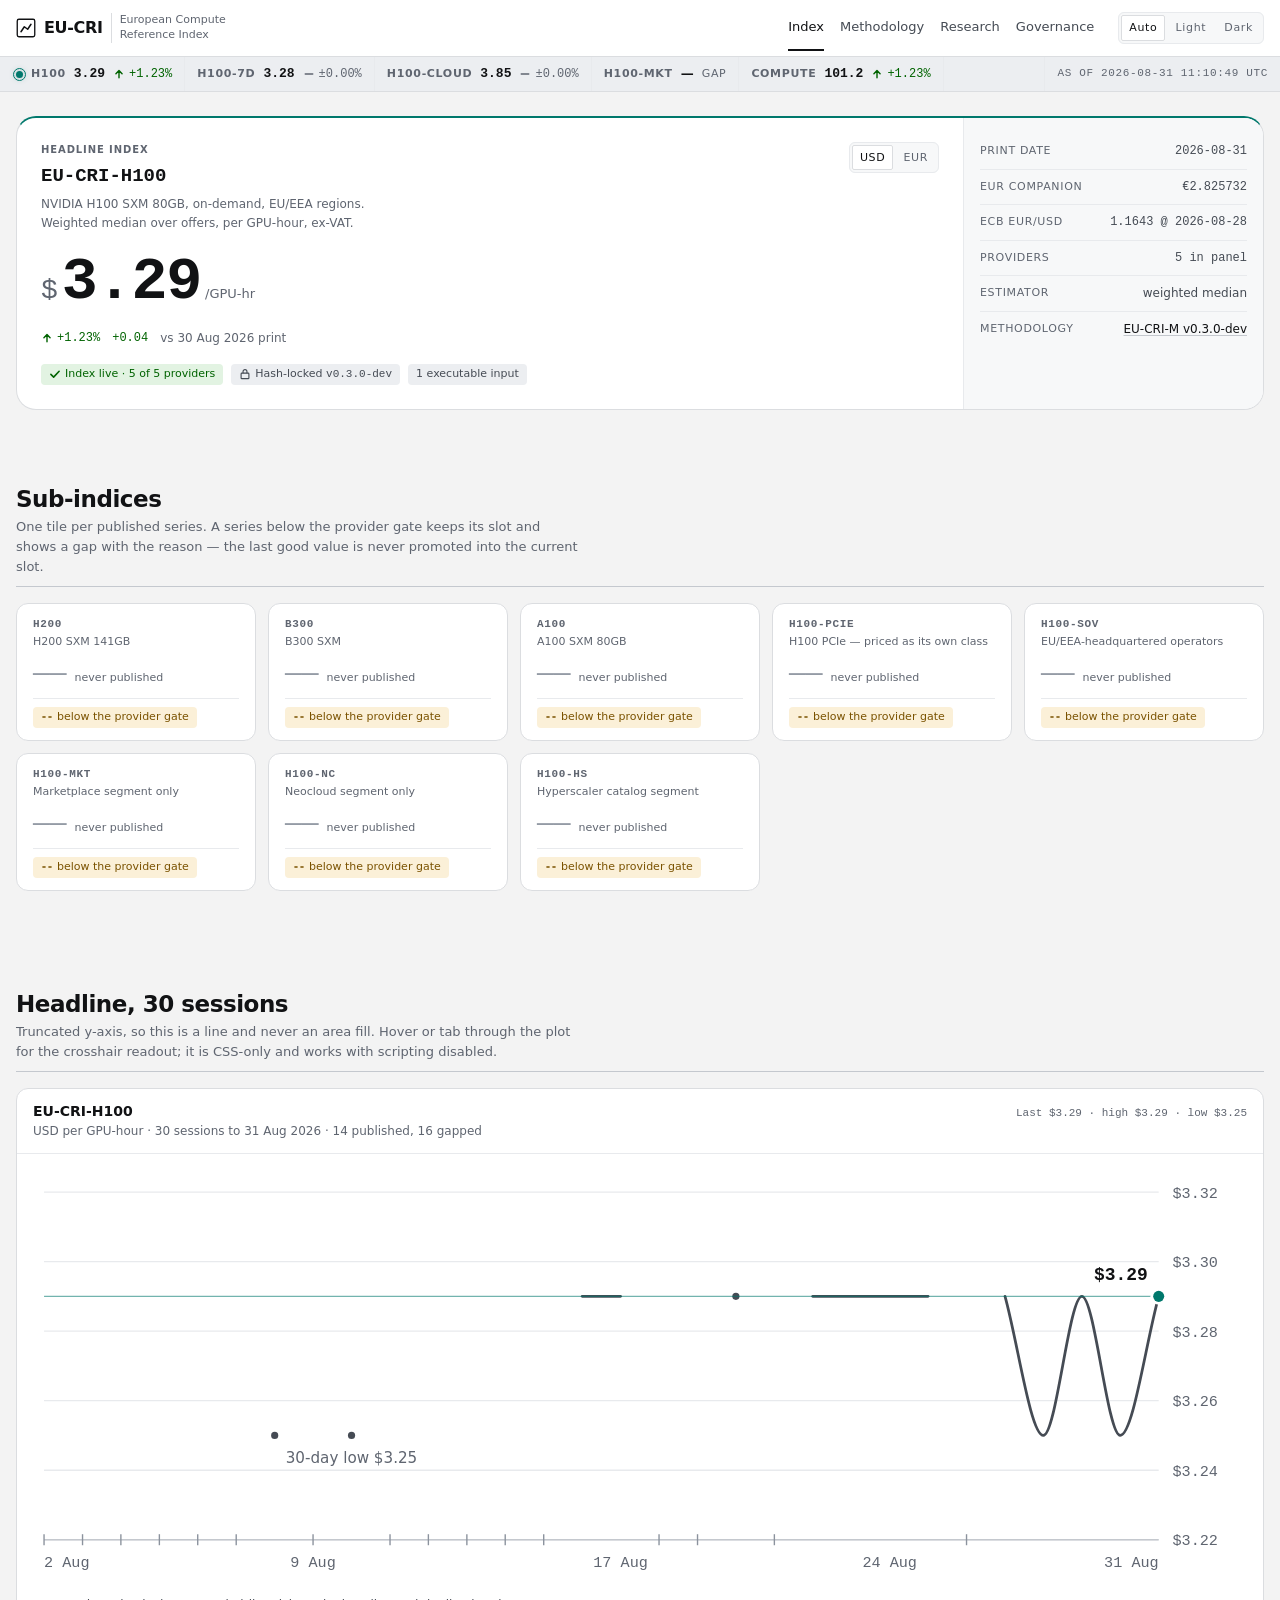
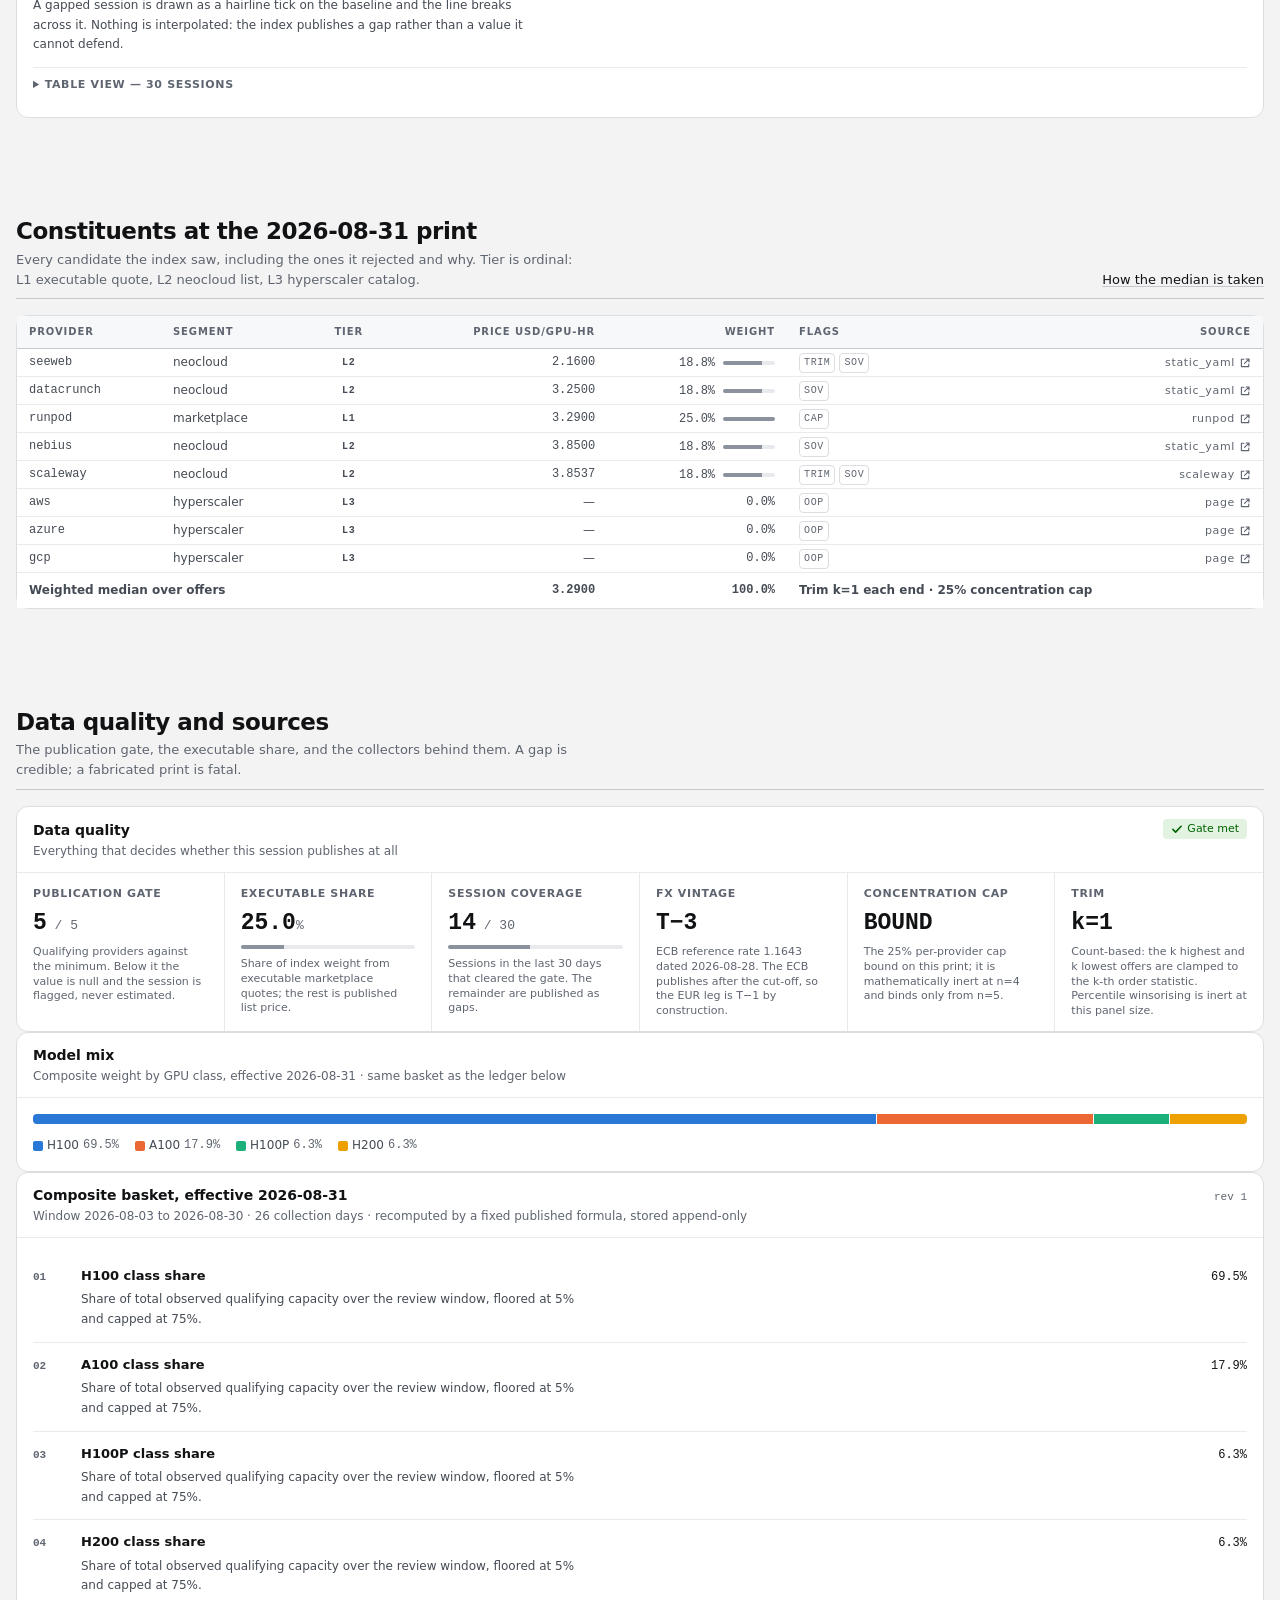
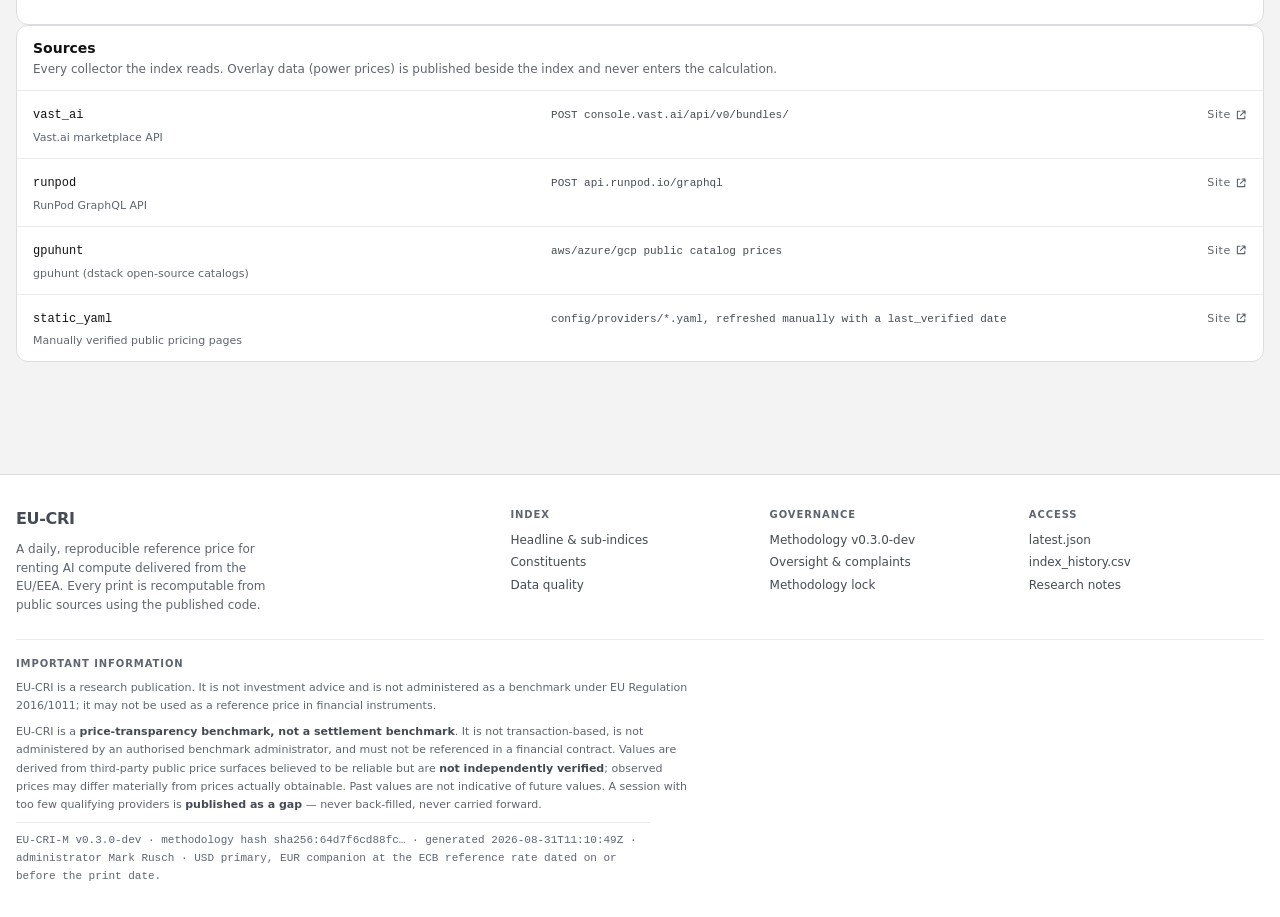
==== site/index.html @ ac530d9b "daily: 2026-08-31" ====
<!doctype html>
<html lang="en">
<head>
<meta charset="utf-8">
<meta name="viewport" content="width=device-width, initial-scale=1">
<title>EU-CRI — European Compute Reference Index — 2026-08-31</title>
<meta name="description" content="EU-CRI: a daily, reproducible reference price for renting AI compute delivered from the EU/EEA. Weighted median over offers, published with its full constituent set.">
<meta name="color-scheme" content="light dark">
<meta name="theme-color" media="(prefers-color-scheme: light)" content="#f3f3f3">
<meta name="theme-color" media="(prefers-color-scheme: dark)" content="#101113">
<link rel="icon" href="data:image/svg+xml,%3Csvg xmlns='http://www.w3.org/2000/svg' viewBox='0 0 32 32'%3E%3Crect width='32' height='32' rx='6' fill='%2317191c'/%3E%3Cpath d='M7 21 L13 13 L18 17 L25 9' fill='none' stroke='%232fd6c3' stroke-width='2.6' stroke-linecap='round' stroke-linejoin='round'/%3E%3C/svg%3E">
<script>(function(){try{var t=localStorage.getItem('eucri-theme');if(t==='light'||t==='dark')document.documentElement.setAttribute('data-theme',t);}catch(e){}document.documentElement.classList.add('js-boot');})();</script>
<style>
/* ==========================================================================
   EU-CRI — European Compute Reference Index
   DESIGN TOKENS  ·  v1.0  ·  the whole visual system, one file
   ==========================================================================

   HOW THIS FILE IS ORGANISED
   --------------------------
   §0  Reset-adjacent globals            §7   Diverging scale (basis ribbon)
   §1  Neutral ramp (cool slate)         §8   Typography
   §2  Semantic surfaces                 §9   Space
   §3  Ink (text)                        §10  Radii & borders
   §4  Lines, rules, focus               §11  Elevation
   §5  Brand accent (rationed)           §12  Motion
   §6  Status, delta, chart chrome,      §13  Layout
       categorical + sequential

   THE THREE RULES THAT MAKE THIS SYSTEM WORK
   ------------------------------------------
   1. THE ACCENT IS RATIONED. `--accent` is teal and it means ONE thing:
      "this is the live / current value." It is not a link colour by default,
      not a button colour by default, not a section-header colour, ever. If
      the teal appears more than a couple of times in a viewport, the system
      has been misused and the page has stopped signalling anything.
      (Lineage: Ornn ships exactly one saturated hex, used once, in a
      stylesheet otherwise made of ten greys.)

   2. THE BASE CARRIES NO HUE. The neutral ramp is a cool slate with no
      green, no navy, no warmth. All hue in the product comes from the
      accent, the status scale, and the chart palettes. Tinting the base
      spends the hue budget on chrome.

   3. COLOUR IS NEVER THE ONLY CHANNEL. Every status, every delta, every
      diverging value ships with a glyph, a sign, a direct label, or a
      table view beside it. See §6 and §7.

   THEMING CONTRACT
   ----------------
   The complete light palette lives on bare `:root`. Dark mode redefines
   ONLY the tokens that change, in two places:
     (a) `@media (prefers-color-scheme: dark) { :root:not([data-theme="light"]) }`
         — follows the OS, but yields to an explicit light stamp.
     (b) `:root[data-theme="dark"]`
         — an explicit toggle, declared after (a) so it wins in both
           directions.
   Non-colour tokens (type, space, radii, motion, layout) are declared once
   and never themed.

   NO EXTERNAL REQUESTS. System font stacks only. No @import, no url(),
   no remote anything. This file is safe under a strict CSP.
   ========================================================================== */


/* ==========================================================================
   :root — THE COMPLETE LIGHT PALETTE + ALL UNTHEMED TOKENS
   ========================================================================== */

:root {
  color-scheme: light;

  /* ------------------------------------------------------------------------
     §1  NEUTRAL RAMP — cool slate, no hue cast
     ------------------------------------------------------------------------
     The raw ladder. DO NOT reference these directly in component CSS —
     always go through a semantic token in §2/§3/§4. The ramp exists so new
     semantic tokens can be minted from steps that are already in the family.
     Numbering runs 0 (white) → 1000 (near-black); the number is a rough
     darkness position, not a fixed lightness value.
     ---------------------------------------------------------------------- */
  --slate-0:    #ffffff;   /* card / chart surface, light mode                */
  --slate-25:   #f7f8f9;   /* inset well — code blocks, table headers         */
  --slate-50:   #f3f3f3;   /* page plane, light mode                          */
  --slate-75:   #eceef1;   /* ticker strip, neutral chip fill                 */
  --slate-100:  #e8eaed;   /* chart gridline, table row rule                  */
  --slate-150:  #dbdde0;   /* structural border / hairline                    */
  --slate-200:  #c4c8ce;   /* chart axis + baseline, strong rule              */
  --slate-300:  #a2a9b3;   /* — dark-mode secondary-ish; unused in light      */
  --slate-350:  #949ba5;   /* NON-TEXT only in light (2.80:1). Disabled glyph */
  --slate-400:  #8b929d;   /* chart de-emphasis stroke, light (3.14:1)        */
  --slate-450:  #7b828c;   /* dark-mode de-emphasis stroke                    */
  --slate-500:  #5f6570;   /* light muted ink — smallest AA-safe grey (5.28+) */
  --slate-550:  #565c66;   /* reserved mid step                               */
  --slate-600:  #454b54;   /* light secondary ink; default chart line         */
  --slate-650:  #3d4045;   /* dark-mode strong rule                           */
  --slate-750:  #2a2d33;   /* dark-mode structural border                     */
  --slate-800:  #24272c;   /* dark-mode gridline / row rule                   */
  --slate-825:  #22262c;   /* dark-mode neutral chip fill                     */
  --slate-850:  #1c1f24;   /* dark-mode inset well                            */
  --slate-875:  #17191c;   /* dark-mode card / chart surface                  */
  --slate-925:  #101113;   /* dark-mode page plane                            */
  --slate-950:  #0b0c0e;   /* dark-mode masthead / footer plane               */
  --slate-1000: #08090a;   /* deepest step — hard borders on dark             */

  /* ------------------------------------------------------------------------
     §2  SEMANTIC SURFACES
     ------------------------------------------------------------------------
     Four planes, and that is the whole depth model. There is no fifth.
     Depth is expressed by surface + hairline, not by shadow (see §11).
     ---------------------------------------------------------------------- */
  --page:            var(--slate-50);   /* the page body. Always set explicitly
                                           on <body> — never leave transparent. */
  --surface:         var(--slate-0);    /* cards, panels, table bodies, the
                                           surface every chart is drawn on.     */
  --surface-inset:   var(--slate-25);   /* recessed wells: code blocks, table
                                           headers, footnote strips.            */
  --surface-strip:   var(--slate-75);   /* the ticker strip + any full-bleed
                                           band that must read denser than the
                                           page but flatter than a card.        */
  --surface-chrome:  var(--slate-0);    /* masthead / footer plane.             */
  --surface-hover:   var(--slate-25);   /* ghost wash on row + control hover.
                                           Never a saturated hover state.       */
  --surface-active:  var(--slate-75);   /* pressed / selected row.              */

  /* ------------------------------------------------------------------------
     §3  INK — text colour
     ------------------------------------------------------------------------
     Three text levels, and one non-text grey. Every text level clears
     WCAG AA 4.5:1 on EVERY surface in §2 — checked, not assumed. Ratios in
     DESIGN.md. If you need a fourth level, you have a hierarchy problem,
     not a token problem.
     ---------------------------------------------------------------------- */
  --ink:           var(--slate-1000);  /* overridden below — see note          */
  --ink-1:         #111214;            /* primary: headings, prices, values.
                                          18.7:1 on surface, 16.9:1 on page.    */
  --ink-2:         var(--slate-600);   /* secondary: body prose, table cells.
                                          8.8:1 / 7.9:1.                        */
  --ink-3:         var(--slate-500);   /* muted: labels, captions, units, axis
                                          tick text, timestamps. 5.9:1 / 5.3:1.
                                          THIS IS THE FLOOR FOR TEXT.           */
  --ink-faint:     var(--slate-350);   /* NOT FOR TEXT (2.8:1). Disabled
                                          controls, decorative glyphs, the
                                          inactive half of a toggle only.       */
  --ink-inverse:   #ffffff;            /* text on a filled accent/status mark. */

  /* ------------------------------------------------------------------------
     §4  LINES, RULES, FOCUS
     ------------------------------------------------------------------------
     Everything structural is a 1px hairline. There are no 2px dividers, no
     dashed rules anywhere (dashes read as "projection" in a data product),
     and no double borders.
     ---------------------------------------------------------------------- */
  --rule:          var(--slate-100);   /* table row dividers, ledger rows,
                                          the densest separator.               */
  --rule-strong:   var(--slate-150);   /* card borders, section boundaries.    */
  --rule-heavy:    var(--slate-200);   /* the one rule under a table head; the
                                          chart baseline. Use sparingly.       */
  --focus-ring:    var(--accent);      /* 2px solid + 2px offset. Never remove
                                          focus; restyle it.                   */
  --focus-offset:  2px;
  --focus-width:   2px;

  /* ------------------------------------------------------------------------
     §5  BRAND ACCENT — teal, RATIONED
     ------------------------------------------------------------------------
     Meaning: "live / current / this is the number the page is about."
     Lineage: Nord Pool's power-market teal, deepened for contrast. Chosen
     over blue because every comparable in the category (Ornn, Deribit,
     Linear, generic fintech) defaults to blue, and blue is already spoken
     for as categorical slot 1 in charts.

     BUDGET: at most ~3 accent marks per viewport. In practice that is the
     hero rule, the live dot, and the chart's current-value marker.
     ---------------------------------------------------------------------- */
  --accent:        #00786c;   /* MARKS ONLY — rules, dots, chart markers,
                                 filled button backgrounds. 5.4:1 on surface. */
  --accent-ink:    #00655c;   /* TEXT — links, accented labels. 7.0:1 on
                                 surface, 6.3:1 on page. Use this, not
                                 --accent, whenever the teal is a glyph the
                                 reader must read.                            */
  --accent-wash:   #dff0ed;   /* the only tinted fill: L1 badge, selected
                                 state, accent callout rail background.       */
  --on-accent:     #ffffff;   /* text on an --accent fill. 5.4:1.             */

  /* ------------------------------------------------------------------------
     §6  STATUS — fixed scale, reserved meaning
     ------------------------------------------------------------------------
     These four steps are FIXED and identical in both themes. They are never
     reused as "series 5", and a categorical series colour is never used for
     status. Every status mark ships with an icon AND a text label — on the
     light surface `warning` (1.8:1) and `serious` (2.6:1) are deliberately
     below 3:1, and the icon+label pairing is the mitigation.

     Each status has THREE tokens with three different jobs:
       --status-x        the MARK   — dot, icon fill, chart mark. Non-text.
       --status-x-ink    the TEXT   — AA-safe on --surface and --status-x-bg.
       --status-x-bg     the WASH   — chip background only. Never a table-cell
                                      fill: full-cell colour washes are the
                                      single fastest way to look like a retail
                                      trading app instead of a benchmark.
     ---------------------------------------------------------------------- */
  --status-good:       #0ca30c;
  --status-good-ink:   #006300;
  --status-good-bg:    #e2f3e2;

  --status-warning:    #fab219;
  --status-warning-ink:#7a5200;
  --status-warning-bg: #fbf0d8;

  --status-serious:    #ec835a;
  --status-serious-ink:#8f4420;
  --status-serious-bg: #fbeae2;

  --status-critical:   #d03b3b;
  --status-critical-ink:#a32222;
  --status-critical-bg:#fbe6e6;

  --status-neutral:    var(--slate-400);
  --status-neutral-ink:var(--ink-2);
  --status-neutral-bg: var(--slate-75);

  /* ---- DELTA -------------------------------------------------------------
     Price movement. Text-safe steps derived from the status scale — NOT the
     status marks themselves, which are too light to read as text on white.
     ALWAYS rendered with a visible +/− sign and a hairline arrow glyph, so
     the colour is redundant. Never a background wash on the cell.
     ---------------------------------------------------------------------- */
  --delta-up:      var(--status-good-ink);   /* 7.5:1 */
  --delta-down:    var(--status-critical-ink);/* 7.5:1 */
  --delta-flat:    var(--ink-3);              /* 5.9:1 */

  /* ---- TIER BADGES -------------------------------------------------------
     L1 = verified transacted price · L2 = published API/list with observed
     fills · L3 = list price only. This is an ORDINAL scale (the order is the
     meaning), so it is encoded by ink weight + wash lightness, not by hue —
     only L1 earns the accent, because L1 is the tier the index trusts.
     ---------------------------------------------------------------------- */
  --tier-1-ink:  var(--accent-ink);   --tier-1-bg: var(--accent-wash);
  --tier-2-ink:  var(--ink-2);        --tier-2-bg: var(--slate-75);
  --tier-3-ink:  var(--ink-3);        --tier-3-bg: var(--slate-25);

  /* ------------------------------------------------------------------------
     §6b  CHART CHROME
     ------------------------------------------------------------------------
     The non-data ink in a chart. All of it recessive: gridlines one step off
     the surface, solid hairlines only, never dashed.

     THE HOUSE CHART RULE: a chart is GREYSCALE by default. `--chart-line` is
     the default single-series stroke. The categorical palette (§6c) comes out
     only when two or more series genuinely need identity. The accent marks
     the current value and nothing else.
     ---------------------------------------------------------------------- */
  --chart-surface: var(--surface);
  --chart-grid:    var(--slate-100);  /* 1px solid. Recessive.                */
  --chart-axis:    var(--slate-200);  /* baseline + axis rule.                */
  --chart-label:   var(--ink-3);      /* axis tick text — AA-safe, 5.9:1.     */
  --chart-line:    var(--slate-600);  /* default single series, 2px. 8.8:1.   */
  --chart-wash:    rgba(69, 75, 84, 0.08); /* area fill under --chart-line.   */
  --chart-deemph:  var(--slate-400);  /* sparkline body, context series.
                                         3.14:1 — clears the 3:1 mark floor.  */
  --chart-marker:  var(--accent);     /* current-value dot + hairline. ONE
                                         per chart.                           */
  --chart-ring:    var(--surface);    /* 2px surface ring on overlapping dots */
  --chart-crosshair: var(--slate-300);/* hover hairline.                      */
  --chart-gap:     2px;               /* surface gap between touching marks.  */

  /* ------------------------------------------------------------------------
     §6c  CATEGORICAL PALETTE — fixed order, NEVER cycled
     ------------------------------------------------------------------------
     Validated (dataviz validator, both modes, against THIS system's surfaces
     #ffffff / #17191c): lightness band PASS, chroma floor PASS, CVD
     separation PASS (worst adjacent ΔE 9.1 light / 8.4 dark, protanopia,
     Machado 2009 @1.0), normal-vision floor PASS (19.6 / 19.3).

     RULES
     · Assign in slot order 1,2,3… Colour follows the ENTITY, never its rank —
       filtering a series out must not repaint the survivors.
     · There is no slot 9. A ninth series folds into "Other", facets into
       small multiples, or the chart form changes.
     · Scatter / bubble / choropleth / small-multiples use the ALL-PAIRS test
       and are capped at THREE slots. Past three, facet.
     · LIGHT-MODE RELIEF RULE: slots 3 (2.82:1), 4 (2.17:1) and 5 (2.69:1) sit
       below 3:1 on white. Wherever they appear, ship visible direct labels or
       the table view. This is not dismissable.
     · Text never wears a series colour. A coloured mark sits BESIDE the label.
     ---------------------------------------------------------------------- */
  --series-1: #2a78d6;  /* blue    4.42:1 */
  --series-2: #eb6834;  /* orange  3.20:1 */
  --series-3: #1baf7a;  /* aqua    2.82:1  ← relief required */
  --series-4: #eda100;  /* yellow  2.17:1  ← relief required */
  --series-5: #e87ba4;  /* magenta 2.69:1  ← relief required */
  --series-6: #008300;  /* green   4.95:1 */
  --series-7: #4a3aa7;  /* violet  8.56:1 */
  --series-8: #e34948;  /* red     3.95:1 */

  /* ------------------------------------------------------------------------
     §6d  SEQUENTIAL RAMP — one hue, light → dark, for MAGNITUDE
     ------------------------------------------------------------------------
     Blue. Heatmaps, choropleths, weight-share intensity. For an ORDINAL use
     (discrete ordered marks) do not go lighter than --seq-250 on light or
     darker than --seq-600 on dark — those are the 2:1-vs-surface floors.
     ---------------------------------------------------------------------- */
  --seq-100: #cde2fb;  --seq-150: #b7d3f6;  --seq-200: #9ec5f4;
  --seq-250: #86b6ef;  --seq-300: #6da7ec;  --seq-350: #5598e7;
  --seq-400: #3987e5;  --seq-450: #2a78d6;  --seq-500: #256abf;
  --seq-550: #1c5cab;  --seq-600: #184f95;  --seq-650: #104281;
  --seq-700: #0d366b;

  /* ------------------------------------------------------------------------
     §7  DIVERGING SCALE — the basis ribbon
     ------------------------------------------------------------------------
     The signature device. Encodes the EU-vs-global spread: which side of
     zero, and how far.

       COOL (blue)  = EU DISCOUNT — European compute cheaper than the
                      global reference.
       NEUTRAL      = flat. A GREY, never a hue — the midpoint has to read
                      as "nothing happened".
       WARM (orange)= EU PREMIUM — European compute dearer.

     Poles are the categorical slot-1 blue and slot-2 orange hues, so the
     colourblind-safety of those hues carries over. Warm/cool poles read as
     opposite; blue↔aqua would not. Four equal steps per arm; both arms pass
     the ordinal check in both modes (monotone lightness, adjacent ΔL ≥ 0.06,
     near-surface end ≥ 2:1, single hue).

     BINS (absolute basis, $/GPU-hr):  1: <0.10   2: 0.10–0.20
                                       3: 0.20–0.32   4: ≥0.32

     MANDATORY COMPANIONS: a scale legend, and a table view. Colour is
     paired with column DIRECTION (up = premium, down = discount) so sign is
     never carried by hue alone.
     ---------------------------------------------------------------------- */
  --div-cool-4: #1c5cab;   /* deepest discount   6.63:1 */
  --div-cool-3: #2a78d6;   /*                    4.42:1 */
  --div-cool-2: #5598e7;   /*                    2.99:1 */
  --div-cool-1: #86b6ef;   /* nearest zero       2.11:1 */
  --div-mid:    #edeff2;   /* neutral grey midpoint     */
  --div-warm-1: #e89d83;   /* nearest zero       2.19:1 */
  --div-warm-2: #da7550;   /*                    3.16:1 */
  --div-warm-3: #c54e1c;   /*                    4.69:1 */
  --div-warm-4: #9c390c;   /* deepest premium    6.99:1 */
  /* Ink for a label set INSIDE a diverging fill — pick by the fill's
     luminance so it always clears contrast. */
  --div-ink-on-deep:  #ffffff;   /* on arms 3–4: 6.6:1 / 7.0:1 */
  --div-ink-on-light: var(--ink-1); /* on arms 1–2: 8.9:1 / 8.6:1 */

  /* ------------------------------------------------------------------------
     §8  TYPOGRAPHY — three system stacks, three jobs
     ------------------------------------------------------------------------
     No webfonts. No @font-face. System stacks only, chosen so the fallback
     chain lands on a grotesque / a mono / a transitional serif on every
     platform.
       SANS  — all UI, all prose. The workhorse.
       MONO  — EVERY numeral the reader might compare: prices, deltas,
               weights, timestamps, hashes, versions, axis ticks. This is the
               institutional tell; proportional figures in a price column is
               the fastest way to look un-audited.
       SERIF — editorial display ONLY: methodology and research page
               headlines, pull quotes. Never on a price, never in a chart,
               never in the UI. (A serif on a hero figure reads as
               decoration; the hero price uses MONO.)
     ---------------------------------------------------------------------- */
  --font-sans: system-ui, -apple-system, BlinkMacSystemFont, "Segoe UI",
               Roboto, "Helvetica Neue", Arial, sans-serif;
  --font-mono: ui-monospace, "SF Mono", SFMono-Regular, "Cascadia Mono",
               "Segoe UI Mono", "Roboto Mono", Menlo, Consolas,
               "Liberation Mono", monospace;
  --font-serif: "Iowan Old Style", "Palatino Linotype", Palatino, Palladio,
               "Hoefler Text", Georgia, "Times New Roman", serif;

  /* Type scale — 1.200 minor third, anchored at 14px body. Institutional
     products run one step smaller than consumer products; that is deliberate. */
  --text-3xs:  10px;   /* table-head labels, flag glyph text. ALL-CAPS only. */
  --text-2xs:  11px;   /* footnote refs, chip text, axis ticks               */
  --text-xs:   12px;   /* dense table cells, metadata lines                  */
  --text-sm:   13px;   /* secondary UI, ticker strip                         */
  --text-base: 14px;   /* body prose, default UI                             */
  --text-md:   16px;   /* lead paragraph, sub-index tile value               */
  --text-lg:   19px;   /* card / section headings                            */
  --text-xl:   23px;   /* page section headings                              */
  --text-2xl:  28px;   /* page title                                         */
  --text-3xl:  34px;   /* editorial display headline (serif)                 */
  --text-hero: 60px;   /* THE print. Exactly one per view.                   */

  --leading-tight:  1.15;  /* headings, the hero print                       */
  --leading-snug:   1.35;  /* table cells, tiles, chips                      */
  --leading-normal: 1.55;  /* UI text                                        */
  --leading-prose:  1.65;  /* body copy at --measure-prose                   */

  --weight-regular:  400;
  --weight-medium:   500;
  --weight-semibold: 600;
  --weight-bold:     700;

  --tracking-tight:  -0.02em;  /* the hero print + display sizes only        */
  --tracking-normal: 0;
  --tracking-wide:   0.06em;   /* small-caps-ish label runs                  */
  --tracking-caps:   0.09em;   /* --text-3xs ALL-CAPS table heads            */

  /* Numerals. Applied globally to mono in §0 below; stated here so it can be
     reasoned about as a token. Tabular + fixed decimals means a live cell
     never reflows on update. */
  --numeric-table: tabular-nums lining-nums;

  /* ------------------------------------------------------------------------
     §9  SPACE — 8px base, with a 4px half-step for dense grids
     ------------------------------------------------------------------------
     Outer rhythm is 8px. Inside a dense table or ticker the rhythm halves to
     4px — that nesting is what produces terminal density without the page
     itself feeling cramped.
     ---------------------------------------------------------------------- */
  --space-0:  0;
  --space-1:  2px;   /* the chart surface-gap; icon nudges                   */
  --space-2:  4px;   /* dense-grid half-step                                 */
  --space-3:  8px;   /* BASE                                                 */
  --space-4:  12px;
  --space-5:  16px;
  --space-6:  24px;
  --space-7:  32px;
  --space-8:  48px;
  --space-9:  64px;
  --space-10: 96px;  /* major section separation                             */

  /* ------------------------------------------------------------------------
     §10  RADII & BORDER WIDTHS
     ------------------------------------------------------------------------
     Nothing rounder than 20px, and only the hero print card earns the
     maximum — the one element the eye should land on first. Tables and the
     ticker stay square; density there reads as precision, not as chrome.
     ---------------------------------------------------------------------- */
  --radius-0:  0;      /* tables, ticker, full-bleed bands — square          */
  --radius-xs: 4px;    /* chips, badges, inline code                         */
  --radius-sm: 6px;    /* buttons, inputs                                    */
  --radius-md: 12px;   /* cards, panels, tiles                               */
  --radius-lg: 20px;   /* the hero print card only. THE MAXIMUM.             */
  --radius-pill: 999px;/* the live dot only                                  */

  --border-hairline: 1px;
  --border-marker:   2px;   /* the accent rule on the hero card; focus ring  */

  /* ------------------------------------------------------------------------
     §11  ELEVATION — shadow, glow, texture
     ------------------------------------------------------------------------
     Depth in this system is surface + hairline. --shadow-raised exists for
     genuinely floating layers only: the chart tooltip and a dropdown. A card
     never has a shadow. If you are reaching for a second shadow, use a
     hairline instead.

     --shadow-glow and --accent-glow are the one deliberate exception, and
     they are RATIONED exactly like --accent itself (§5): --accent-glow ships
     only on the live dot, --shadow-glow only on the hero print card. Both
     are inert (`none` / fully transparent) in light mode — a glow reads as
     ambient light, which only a dark surface can plausibly emit.

     --texture-dot is the same story for surface texture: a near-invisible
     dot grid, dark-mode only, on the masthead, hero and footer chrome. It is
     never a foreground channel — nothing is ever encoded in it.
     ---------------------------------------------------------------------- */
  --shadow-none:   none;
  --shadow-raised: 0 2px 8px rgba(17, 18, 20, 0.10),
                   0 0 0 1px rgba(17, 18, 20, 0.06);
  /* The same elevation expressed as a filter, for SVG tooltips — box-shadow
     does not apply inside SVG. Keep the two in step. */
  --shadow-raised-svg: drop-shadow(0 2px 8px rgba(17, 18, 20, 0.18));
  --shadow-glow:   none;                        /* hero card ambient ring    */
  --accent-glow:   rgba(0, 120, 108, 0.28);      /* live-dot halo            */
  --texture-dot:   none;                         /* masthead/hero/footer bg  */

  /* ------------------------------------------------------------------------
     §12  MOTION
     ------------------------------------------------------------------------
     Motion is functional or absent. The only animation in the product is the
     live-dot pulse and the tick flash. A tick flash is a brief OPACITY change
     on the changed cell — never a green/red background wash across the row.
     All of it collapses to nothing under prefers-reduced-motion (§0).
     ---------------------------------------------------------------------- */
  --dur-flash: 180ms;  /* the tick flash on an updated cell                  */
  --dur-fast:  120ms;  /* hover / focus state changes                        */
  --dur-base:  200ms;  /* disclosure, theme swap                             */
  --dur-pulse: 2400ms; /* the live dot. Slow enough to be ambient.           */
  --ease:      cubic-bezier(0.2, 0, 0.2, 1);

  /* ------------------------------------------------------------------------
     §13  LAYOUT
     ------------------------------------------------------------------------ */
  --content-max:   1280px;  /* the 12-column field                           */
  --measure-prose: 68ch;    /* body copy never exceeds this. Charts and
                               tables break out to full width.               */
  --row-h:         36px;    /* standard table row                            */
  --row-h-dense:   28px;    /* constituents grid, ticker — terminal density  */
  --strip-h:       34px;    /* the ticker strip                              */

  --z-base:    0;
  --z-sticky:  10;   /* masthead + ticker                                    */
  --z-overlay: 20;   /* chart tooltip                                        */
}


/* ==========================================================================
   DARK — (a) follows the OS, yields to an explicit light stamp
   Only the tokens that CHANGE are redefined. Type, space, radii, motion and
   layout are inherited untouched from :root.
   ========================================================================== */

@media (prefers-color-scheme: dark) {
  :root:not([data-theme="light"]) {
    color-scheme: dark;

    /* §2 surfaces — the plane order inverts: page is darker than card */
    --page:           var(--slate-925);
    --surface:        var(--slate-875);
    --surface-inset:  var(--slate-850);
    --surface-strip:  var(--slate-925);
    --surface-chrome: var(--slate-950);
    --surface-hover:  var(--slate-850);
    --surface-active: var(--slate-825);

    /* §3 ink — re-selected for the dark surface, not an automatic flip */
    --ink-1:       #f5f6f7;              /* 16.3:1 surface / 17.5:1 page      */
    --ink-2:       #c3c8d0;              /* 10.5:1 / 11.2:1                   */
    --ink-3:       var(--slate-300);     /*  7.4:1 /  8.0:1                   */
    --ink-faint:   var(--slate-450);     /*  4.5:1 — still non-text by policy */
    --ink-inverse: #08191c;

    /* §4 lines */
    --rule:        var(--slate-800);
    --rule-strong: var(--slate-750);
    --rule-heavy:  var(--slate-650);

    /* §5 accent — one step, bright enough to carry 3:1 as a mark and
       4.5:1 as text, so --accent and --accent-ink converge in dark */
    --accent:      #2fd6c3;   /* 9.7:1 on surface */
    --accent-ink:  #2fd6c3;   /* 9.7:1 */
    --accent-wash: #0d2b28;
    --on-accent:   #08191c;   /* 9.9:1 on the accent fill */

    /* §6 status — the four MARKS are fixed and do not change. Only the
       text-safe inks and the washes are re-selected for the dark surface. */
    --status-good-ink:     #0ca30c;  /* 5.3:1 */
    --status-good-bg:      #0e2413;
    --status-warning-ink:  #fab219;  /* 9.6:1 */
    --status-warning-bg:   #2a2109;
    --status-serious-ink:  #ec835a;  /* 6.7:1 */
    --status-serious-bg:   #2a1a12;
    --status-critical-ink: #ef7a7a;  /* 6.5:1 */
    --status-critical-bg:  #2c1516;
    --status-neutral:      var(--slate-450);
    --status-neutral-bg:   var(--slate-825);

    /* §6 tiers */
    --tier-2-bg: var(--slate-825);
    --tier-3-bg: var(--slate-850);

    /* §6b chart chrome */
    --chart-grid:      var(--slate-800);
    --chart-axis:      var(--slate-650);
    --chart-line:      var(--ink-2);                  /* 10.5:1 */
    --chart-wash:      rgba(195, 200, 208, 0.08);
    --chart-deemph:    var(--slate-450);              /*  4.5:1 */
    --chart-crosshair: var(--slate-550);

    /* §6c categorical — the same eight hues, RE-STEPPED for the dark
       surface (not a filter, not an automatic lighten). All eight clear
       3:1 on #17191c, so the light-mode relief rule does not apply here —
       but ship the labels anyway so both themes read identically. */
    --series-1: #3987e5;  /* 4.84:1 */
    --series-2: #d95926;  /* 4.54:1 */
    --series-3: #199e70;  /* 5.17:1 */
    --series-4: #c98500;  /* 5.74:1 */
    --series-5: #d55181;  /* 4.46:1 */
    --series-6: #008300;  /* 3.56:1 */
    --series-7: #9085e9;  /* 5.63:1 */
    --series-8: #e66767;  /* 5.45:1 */

    /* §7 diverging — the arms flip anchor: the step nearest zero is now the
       DARKEST, so "nearly flat" still recedes toward the surface. */
    --div-cool-4: #6da7ec;  /* 7.04:1 */
    --div-cool-3: #3987e5;  /* 4.84:1 */
    --div-cool-2: #256abf;  /* 3.26:1 */
    --div-cool-1: #184f95;  /* 2.17:1 */
    --div-mid:    #33373d;
    --div-warm-1: #883008;  /* 2.07:1 */
    --div-warm-2: #af4517;  /* 3.09:1 */
    --div-warm-3: #d45e2f;  /* 4.56:1 */
    --div-warm-4: #e28969;  /* 6.72:1 */
    --div-ink-on-deep:  var(--ink-1);   /* on arms 3–4 in dark: 7.5:1 / 7.9:1 */
    --div-ink-on-light: var(--ink-1);

    /* §11 elevation — a dark surface cannot be lifted by a darker shadow, so
       the ring does the work and the shadow only deepens the ground. */
    --shadow-raised: 0 2px 10px rgba(0, 0, 0, 0.55),
                     0 0 0 1px rgba(255, 255, 255, 0.10);
    --shadow-raised-svg: drop-shadow(0 2px 10px rgba(0, 0, 0, 0.7));
    --shadow-glow: 0 0 0 1px rgba(47, 214, 195, 0.22),
                   0 0 40px rgba(47, 214, 195, 0.13),
                   0 8px 24px rgba(0, 0, 0, 0.45);
    --accent-glow: rgba(47, 214, 195, 0.5);
    --texture-dot: radial-gradient(circle, rgba(255, 255, 255, 0.055) 1px, transparent 1.6px)
                   0 0/22px 22px;
  }
}


/* ==========================================================================
   DARK — (b) explicit toggle. Declared AFTER the media block so that
   data-theme="dark" wins under an OS set to light, and the :not() guard in
   (a) lets data-theme="light" win under an OS set to dark.
   Identical body to (a). Keep the two blocks in lockstep.
   ========================================================================== */

:root[data-theme="dark"] {
  color-scheme: dark;

  --page:           var(--slate-925);
  --surface:        var(--slate-875);
  --surface-inset:  var(--slate-850);
  --surface-strip:  var(--slate-925);
  --surface-chrome: var(--slate-950);
  --surface-hover:  var(--slate-850);
  --surface-active: var(--slate-825);

  --ink-1:       #f5f6f7;
  --ink-2:       #c3c8d0;
  --ink-3:       var(--slate-300);
  --ink-faint:   var(--slate-450);
  --ink-inverse: #08191c;

  --rule:        var(--slate-800);
  --rule-strong: var(--slate-750);
  --rule-heavy:  var(--slate-650);

  --accent:      #2fd6c3;
  --accent-ink:  #2fd6c3;
  --accent-wash: #0d2b28;
  --on-accent:   #08191c;

  --status-good-ink:     #0ca30c;
  --status-good-bg:      #0e2413;
  --status-warning-ink:  #fab219;
  --status-warning-bg:   #2a2109;
  --status-serious-ink:  #ec835a;
  --status-serious-bg:   #2a1a12;
  --status-critical-ink: #ef7a7a;
  --status-critical-bg:  #2c1516;
  --status-neutral:      var(--slate-450);
  --status-neutral-bg:   var(--slate-825);

  --tier-2-bg: var(--slate-825);
  --tier-3-bg: var(--slate-850);

  --chart-grid:      var(--slate-800);
  --chart-axis:      var(--slate-650);
  --chart-line:      var(--ink-2);
  --chart-wash:      rgba(195, 200, 208, 0.08);
  --chart-deemph:    var(--slate-450);
  --chart-crosshair: var(--slate-550);

  --series-1: #3987e5;
  --series-2: #d95926;
  --series-3: #199e70;
  --series-4: #c98500;
  --series-5: #d55181;
  --series-6: #008300;
  --series-7: #9085e9;
  --series-8: #e66767;

  --div-cool-4: #6da7ec;
  --div-cool-3: #3987e5;
  --div-cool-2: #256abf;
  --div-cool-1: #184f95;
  --div-mid:    #33373d;
  --div-warm-1: #883008;
  --div-warm-2: #af4517;
  --div-warm-3: #d45e2f;
  --div-warm-4: #e28969;
  --div-ink-on-deep:  var(--ink-1);
  --div-ink-on-light: var(--ink-1);

  --shadow-raised: 0 2px 10px rgba(0, 0, 0, 0.55),
                   0 0 0 1px rgba(255, 255, 255, 0.10);
  --shadow-raised-svg: drop-shadow(0 2px 10px rgba(0, 0, 0, 0.7));
  --shadow-glow: 0 0 0 1px rgba(47, 214, 195, 0.22),
                 0 0 40px rgba(47, 214, 195, 0.13),
                 0 8px 24px rgba(0, 0, 0, 0.45);
  --accent-glow: rgba(47, 214, 195, 0.5);
  --texture-dot: radial-gradient(circle, rgba(255, 255, 255, 0.055) 1px, transparent 1.6px)
                 0 0/22px 22px;
}


/* ==========================================================================
   §0  GLOBALS — the small amount of behaviour the tokens imply
   ========================================================================== */

*, *::before, *::after { box-sizing: border-box; }

html { -webkit-text-size-adjust: 100%; }

body {
  margin: 0;
  /* An explicit token background is mandatory: a transparent body borrows
     the host's theme and the whole palette comes apart. */
  background: var(--page);
  color: var(--ink-2);
  font-family: var(--font-sans);
  font-size: var(--text-base);
  line-height: var(--leading-normal);
  /* The page body never scrolls horizontally. Wide tables and charts scroll
     inside their own overflow-x container. */
  overflow-x: hidden;
}

/* Every numeral the reader might compare is mono, tabular, fixed-width. */
code, kbd, samp, pre,
.num, .mono {
  font-family: var(--font-mono);
  font-variant-numeric: var(--numeric-table);
  font-feature-settings: "tnum" 1, "lnum" 1;
}

:focus-visible {
  outline: var(--focus-width) solid var(--focus-ring);
  outline-offset: var(--focus-offset);
  border-radius: var(--radius-xs);
}

@media (prefers-reduced-motion: reduce) {
  *, *::before, *::after {
    animation-duration: 1ms !important;
    animation-iteration-count: 1 !important;
    transition-duration: 1ms !important;
    scroll-behavior: auto !important;
  }
}

/* forced-colors: let the OS palette through rather than fighting it. The
   texture channel (45°/135° hatch) is the identity backup here. */
@media (forced-colors: active) {
  :root { --shadow-raised: none; }
  .chip, .badge, .card { border: 1px solid CanvasText; }
}

/* ==========================================================================
   EU-CRI COMPONENT SHEET
   Every value below resolves to a token from tokens.css. If you find a raw
   hex, a raw px font-size, or a second box-shadow in here, it is a bug.
   ========================================================================== */

/* ---- utilities ---------------------------------------------------------- */
.wrap      { max-width: var(--content-max); margin-inline: auto; padding-inline: var(--space-5); }
.scroll-x  { overflow-x: auto; overscroll-behavior-x: contain; min-inline-size: 0; }

/* A grid or flex item defaults to min-width:auto, which is min-CONTENT — so a
   card holding a 660px-min chart refuses to shrink and pushes the whole page
   sideways on a phone. Every item that can hold a scroll container is pinned
   to min-inline-size:0 so the scroll container clips instead of the page. */
.split > *, .teaser > *, .two > *, .tiles > *, .footer__cols > *,
.card, .card__body, .nav, .metagrid dd { min-inline-size: 0; }
.ta-r      { text-align: right; }
.ta-c      { text-align: center; }
.strong    { color: var(--ink-1); font-weight: var(--weight-semibold); }
.u         { color: var(--ink-3); }
.trunc     { overflow: hidden; text-overflow: ellipsis; white-space: nowrap; }
.rule-v    { width: 1px; align-self: stretch; background: var(--rule-strong); }
.vh        { position:absolute; width:1px; height:1px; margin:-1px; padding:0;
             overflow:hidden; clip-path: inset(50%); white-space: nowrap; border:0; }
.eyebrow   { font-size: var(--text-3xs); text-transform: uppercase;
             letter-spacing: var(--tracking-caps); color: var(--ink-3);
             font-weight: var(--weight-semibold); }
.ico       { flex: none; display: block; }

/* ---- links -------------------------------------------------------------- */
a { color: var(--ink-1); text-decoration-color: var(--rule-heavy);
    text-underline-offset: 2px; text-decoration-thickness: 1px;
    transition: color var(--dur-fast) var(--ease), text-decoration-color var(--dur-fast) var(--ease); }
a:hover { color: var(--accent-ink); text-decoration-color: var(--accent-ink); }
.link-quiet { color: var(--ink-2); text-decoration: none; }
.link-quiet:hover { color: var(--accent-ink); text-decoration: underline; }

/* ---- MASTHEAD ----------------------------------------------------------- */
.masthead { position: sticky; top: 0; z-index: var(--z-sticky); }
.masthead__bar { background: var(--texture-dot), var(--surface-chrome); border-bottom: var(--border-hairline) solid var(--rule-strong); }
.masthead__inner { display: flex; align-items: center; gap: var(--space-6); min-height: 56px; }
.wordmark { display: flex; align-items: center; gap: var(--space-3); text-decoration: none; color: var(--ink-1); flex: none; }
.wordmark__mark { color: var(--ink-1); }
.wordmark__text { font-weight: var(--weight-bold); font-size: var(--text-md);
                  letter-spacing: var(--tracking-tight); }
.wordmark__sub  { font-size: var(--text-2xs); color: var(--ink-3); border-left: var(--border-hairline) solid var(--rule-strong);
                  padding-left: var(--space-3); max-width: 18ch; line-height: var(--leading-snug); }
.nav { display: flex; gap: var(--space-5); margin-inline-start: auto; flex-wrap: wrap; }
.nav a { font-size: var(--text-sm); color: var(--ink-2); text-decoration: none; padding-block: var(--space-4);
         border-bottom: var(--border-marker) solid transparent; }
.nav a:hover { color: var(--ink-1); }
.nav a[aria-current="page"] { color: var(--ink-1); font-weight: var(--weight-medium); border-bottom-color: var(--ink-1); }
.masthead__tools { flex: none; }

/* ---- TICKER STRIP ------------------------------------------------------- */
.ticker { background: var(--surface-strip); border-bottom: var(--border-hairline) solid var(--rule-strong); }
.ticker__track { display: flex; max-width: var(--content-max); margin-inline: auto; }
.ticker__item { display: flex; align-items: center; gap: var(--space-3); white-space: nowrap;
                height: var(--strip-h); padding-inline: var(--space-4);
                border-right: var(--border-hairline) solid var(--rule); }
.ticker__item:first-child { padding-inline-start: var(--space-5); }
.ticker__item--meta { margin-inline-start: auto; border-right: 0; border-left: var(--border-hairline) solid var(--rule); }
.ticker__sym  { font-size: var(--text-2xs); letter-spacing: var(--tracking-wide);
                text-transform: uppercase; color: var(--ink-3); font-weight: var(--weight-semibold); }
.ticker__val  { font-size: var(--text-sm); color: var(--ink-1); font-weight: var(--weight-semibold); }
.ticker__stamp{ font-size: var(--text-2xs); color: var(--ink-3); letter-spacing: var(--tracking-wide); }

/* the only ambient motion in the product */
.live-dot { position: relative; inline-size: 7px; block-size: 7px; flex: none;
            border-radius: var(--radius-pill); background: var(--accent);
            box-shadow: 0 0 6px 1px var(--accent-glow); }
.live-dot::after { content: ""; position: absolute; inset: -3px; border-radius: inherit;
                   border: var(--border-hairline) solid var(--accent);
                   animation: cri-pulse var(--dur-pulse) var(--ease) infinite; }
@keyframes cri-pulse { 0% { opacity: .8; transform: scale(.6); } 70%,100% { opacity: 0; transform: scale(1.6); } }

/* ---- DELTA -------------------------------------------------------------- */
.delta { display: inline-flex; align-items: center; gap: var(--space-2);
         font-size: var(--text-xs); font-weight: var(--weight-medium); }
.delta .num { font-size: inherit; }
.delta--up   { color: var(--delta-up); }
.delta--down { color: var(--delta-down); }
.delta--flat { color: var(--delta-flat); }
/* Tick flash: opacity on the changed cell only. Never a row-wide colour wash. */
@keyframes cri-flash { from { opacity: .35; } to { opacity: 1; } }
.is-ticked { animation: cri-flash var(--dur-flash) var(--ease) 1; }

/* ---- CHIPS & BADGES ----------------------------------------------------- */
.chip { display: inline-flex; align-items: center; gap: var(--space-2);
        padding: 3px var(--space-3); border-radius: var(--radius-xs);
        font-size: var(--text-2xs); font-weight: var(--weight-medium);
        line-height: var(--leading-snug); white-space: nowrap; }
.chip--good     { color: var(--status-good-ink);     background: var(--status-good-bg); }
.chip--warning  { color: var(--status-warning-ink);  background: var(--status-warning-bg); }
.chip--serious  { color: var(--status-serious-ink);  background: var(--status-serious-bg); }
.chip--critical { color: var(--status-critical-ink); background: var(--status-critical-bg); }
.chip--neutral  { color: var(--status-neutral-ink);  background: var(--status-neutral-bg); }

.badge { display: inline-block; min-inline-size: 26px; padding: 2px var(--space-2);
         border-radius: var(--radius-xs); font-family: var(--font-mono);
         font-size: var(--text-3xs); font-weight: var(--weight-semibold);
         letter-spacing: var(--tracking-wide); text-align: center; }
.badge--t1 { color: var(--tier-1-ink); background: var(--tier-1-bg); }
.badge--t2 { color: var(--tier-2-ink); background: var(--tier-2-bg); }
.badge--t3 { color: var(--tier-3-ink); background: var(--tier-3-bg); }

.flag { display: inline-block; margin-inline-end: var(--space-2);
        padding: 1px var(--space-2); border: var(--border-hairline) solid var(--rule-strong);
        border-radius: var(--radius-xs); font-family: var(--font-mono);
        font-size: var(--text-3xs); letter-spacing: var(--tracking-wide); color: var(--ink-3); }

/* ---- CARDS & SECTIONS --------------------------------------------------- */
.card { background: var(--surface); border: var(--border-hairline) solid var(--rule-strong);
        border-radius: var(--radius-md); }
.card__head { display: flex; align-items: baseline; gap: var(--space-4); flex-wrap: wrap;
              padding: var(--space-4) var(--space-5);
              border-bottom: var(--border-hairline) solid var(--rule); }
.card__title { margin: 0; font-size: var(--text-base); font-weight: var(--weight-semibold); color: var(--ink-1); }
.card__sub   { margin: 0; font-size: var(--text-xs); color: var(--ink-3); }
.card__meta  { margin-inline-start: auto; font-size: var(--text-2xs); color: var(--ink-3); }
.card__body  { padding: var(--space-5); }
.card__body--flush { padding: 0; }

.section { padding-block: var(--space-8); }
.section__head { display: flex; align-items: flex-end; gap: var(--space-4); flex-wrap: wrap;
                 margin-bottom: var(--space-5); padding-bottom: var(--space-3);
                 border-bottom: var(--border-hairline) solid var(--rule-heavy); }
.section__h { margin: 0; font-size: var(--text-xl); font-weight: var(--weight-semibold);
              color: var(--ink-1); letter-spacing: var(--tracking-tight); }
.section__dek { margin: 0; font-size: var(--text-sm); color: var(--ink-3); max-width: var(--measure-prose); }
.section__link { margin-inline-start: auto; font-size: var(--text-sm); }

/* ---- HERO PRINT CARD ---------------------------------------------------- */
/* The one place the accent becomes structure: a 2px rule across the top. */
.print { display: grid; grid-template-columns: minmax(0,1fr) 300px;
         background: var(--texture-dot), var(--surface);
         border: var(--border-hairline) solid var(--rule-strong);
         border-top: var(--border-marker) solid var(--accent);
         border-radius: var(--radius-lg); overflow: hidden;
         box-shadow: var(--shadow-glow); }
.print__main { padding: var(--space-6); min-width: 0; }
.print__head { display: flex; gap: var(--space-5); align-items: flex-start; justify-content: space-between; flex-wrap: wrap; }
.print__sym  { margin: var(--space-2) 0 0; font-size: var(--text-lg); font-weight: var(--weight-semibold);
               color: var(--ink-1); font-family: var(--font-mono); letter-spacing: var(--tracking-normal); }
.print__desc { margin: var(--space-2) 0 0; font-size: var(--text-xs); color: var(--ink-3); max-width: 46ch; }

.print__figure { display: flex; align-items: baseline; gap: var(--space-2); margin-top: var(--space-5); }
.print__ccy   { font-family: var(--font-mono); font-size: var(--text-2xl); color: var(--ink-3); font-weight: var(--weight-medium); }
.print__value { font-family: var(--font-mono); font-size: var(--text-hero); line-height: var(--leading-tight);
                font-weight: var(--weight-semibold); color: var(--ink-1); letter-spacing: var(--tracking-tight); }
.print__unit  { font-size: var(--text-sm); color: var(--ink-3); }

.print__row { display: flex; align-items: center; gap: var(--space-4); flex-wrap: wrap;
              margin-top: var(--space-4); font-size: var(--text-xs); }
.print__abs   { color: var(--delta-up); font-weight: var(--weight-medium); }
.print__vs    { color: var(--ink-3); }
.print__range { color: var(--ink-3); }
.print__chips { display: flex; gap: var(--space-3); flex-wrap: wrap; margin-top: var(--space-5); }

.print__meta { border-left: var(--border-hairline) solid var(--rule); background: var(--surface-inset);
               padding: var(--space-5) var(--space-5) var(--space-4); }
.metagrid { margin: 0; display: grid; gap: 0; }
.metagrid > div { display: flex; justify-content: space-between; gap: var(--space-3);
                  padding-block: var(--space-3); border-bottom: var(--border-hairline) solid var(--rule); }
.metagrid > div:last-child { border-bottom: 0; }
.metagrid dt { font-size: var(--text-2xs); color: var(--ink-3); text-transform: uppercase;
               letter-spacing: var(--tracking-wide); white-space: nowrap; }
.metagrid dd { margin: 0; font-size: var(--text-xs); color: var(--ink-2); text-align: right; min-width: 0; }

/* ---- SUB-INDEX TILES ---------------------------------------------------- */
.tiles { display: grid; grid-template-columns: repeat(auto-fit, minmax(220px, 1fr)); gap: var(--space-4); }
.tile { background: var(--surface); border: var(--border-hairline) solid var(--rule-strong);
        border-radius: var(--radius-md); padding: var(--space-4) var(--space-5) var(--space-4); }
.tile__sym  { font-family: var(--font-mono); font-size: var(--text-2xs); letter-spacing: var(--tracking-wide);
              color: var(--ink-3); font-weight: var(--weight-semibold); }
.tile__body { display: flex; align-items: flex-end; justify-content: space-between; gap: var(--space-4); margin-top: var(--space-3); }
.tile__num  { display: flex; align-items: baseline; gap: 1px; }
.tile__ccy  { font-family: var(--font-mono); font-size: var(--text-md); color: var(--ink-3); }
.tile__val  { font-family: var(--font-mono); font-size: var(--text-2xl); font-weight: var(--weight-semibold);
              color: var(--ink-1); line-height: var(--leading-tight); }
.tile__foot { display: flex; align-items: center; gap: var(--space-3); margin-top: var(--space-3);
              padding-top: var(--space-3); border-top: var(--border-hairline) solid var(--rule); }
.tile__note { font-size: var(--text-2xs); color: var(--ink-3); }
.spark__line { fill: none; stroke: var(--chart-deemph); stroke-width: 1.5;
               stroke-linecap: round; stroke-linejoin: round; }
.spark__ring { fill: var(--surface); }
.spark__dot  { fill: var(--chart-marker); }

/* ---- DENSE GRID (constituents) ------------------------------------------ */
.grid { inline-size: 100%; min-inline-size: 780px; border-collapse: collapse;
        font-size: var(--text-xs); background: var(--surface); }
.grid caption { text-align: left; }
.grid thead th { position: sticky; top: 0; background: var(--surface-inset); z-index: 1;
                 font-size: var(--text-3xs); text-transform: uppercase;
                 letter-spacing: var(--tracking-caps); color: var(--ink-3);
                 font-weight: var(--weight-semibold); text-align: left;
                 padding: var(--space-3) var(--space-4);
                 border-bottom: var(--border-hairline) solid var(--rule-heavy); white-space: nowrap; }
.grid thead th.ta-r { text-align: right; }
.grid thead th.ta-c { text-align: center; }
.grid tbody td, .grid tbody th { padding: 0 var(--space-4); block-size: var(--row-h-dense);
                                 border-bottom: var(--border-hairline) solid var(--rule);
                                 color: var(--ink-2); font-weight: var(--weight-regular);
                                 white-space: nowrap; vertical-align: middle; }
.grid tbody tr:hover td, .grid tbody tr:hover th { background: var(--surface-hover); }
.grid__name { text-align: left; color: var(--ink-1); font-weight: var(--weight-medium);
              font-family: var(--font-mono); }
.grid tfoot th, .grid tfoot td { padding: var(--space-3) var(--space-4); text-align: left;
                                 border-top: var(--border-hairline) solid var(--rule-heavy);
                                 font-size: var(--text-xs); color: var(--ink-2);
                                 font-weight: var(--weight-semibold); white-space: nowrap; }
.grid tfoot td.ta-r { text-align: right; }
.grid__flags { white-space: nowrap; }
.srclink { display: inline-flex; align-items: center; gap: var(--space-2);
           font-size: var(--text-2xs); color: var(--ink-3); text-decoration: none;
           letter-spacing: var(--tracking-wide); }
.srclink:hover { color: var(--accent-ink); text-decoration: underline; }

/* weight meter: one hue, lighter step of the same ramp as the track */
.wcell  { display: inline-flex; align-items: center; gap: var(--space-3); justify-content: flex-end; }
.meter  { inline-size: 52px; block-size: 4px; background: var(--rule); border-radius: var(--radius-xs); overflow: hidden; }
.meter__fill { display: block; block-size: 100%; background: var(--chart-deemph); }

/* ---- CHARTS ------------------------------------------------------------- */
.chart { display: block; inline-size: 100%; min-inline-size: 660px; block-size: auto; }
.ch-grid  { stroke: var(--chart-grid); stroke-width: 1; }      /* solid hairline, never dashed */
.ch-axis  { stroke: var(--chart-axis); stroke-width: 1; }
.ch-tick  { fill: var(--chart-label); font-family: var(--font-mono);
            font-size: 11px; font-variant-numeric: tabular-nums; }
.ch-tick--pole { font-family: var(--font-sans); font-size: 9px; letter-spacing: .09em;
                 font-weight: 600; fill: var(--ink-3); }
.ch-note  { fill: var(--ink-3); font-family: var(--font-sans); font-size: 11px; }
.ch-cur   { fill: var(--ink-1); font-family: var(--font-mono); font-size: 13px;
            font-weight: 600; font-variant-numeric: tabular-nums; }
.ch-line  { fill: none; stroke: var(--chart-line); stroke-width: 2;
            stroke-linejoin: round; stroke-linecap: round; }
.ch-area  { fill: var(--chart-wash); stroke: none; }
.ch-marker-rule { stroke: var(--chart-marker); stroke-width: 1; opacity: .55; }
.ch-marker-ring { fill: var(--chart-ring); }                    /* 2px surface ring */
.ch-marker      { fill: var(--chart-marker); }

/* CSS-only crosshair + tooltip. Works with scripting disabled. */
.hp-hit  { fill: transparent; pointer-events: all; cursor: crosshair; }
.hp-cross, .hp-dot, .hp-tip, .bp-tip { opacity: 0; pointer-events: none;
            transition: opacity var(--dur-fast) var(--ease); }
.hp:hover .hp-cross, .hp:hover .hp-dot, .hp:hover .hp-tip,
.hp:focus-within .hp-cross, .hp:focus-within .hp-dot, .hp:focus-within .hp-tip { opacity: 1; }
.hp { outline: none; }
.hp:focus-visible .hp-box { stroke: var(--focus-ring); stroke-width: 2; }
.hp-cross { stroke: var(--chart-crosshair); stroke-width: 1; }
.hp-dot   { fill: var(--chart-line); stroke: var(--chart-ring); stroke-width: 2; }
.hp-box   { fill: var(--surface); filter: var(--shadow-raised-svg);
            stroke: var(--rule-strong); stroke-width: 1; }
.hp-key   { stroke: var(--chart-line); stroke-width: 2; stroke-linecap: round; }
.hp-val   { fill: var(--ink-1); font-family: var(--font-mono); font-size: 13px;
            font-weight: 600; font-variant-numeric: tabular-nums; }
.hp-lab   { fill: var(--ink-3); font-family: var(--font-sans); font-size: 11px; }

/* ---- BASIS RIBBON ------------------------------------------------------- */
.bp-hit { fill: transparent; pointer-events: all; cursor: pointer; }
.bp:hover .bp-tip, .bp:focus-within .bp-tip { opacity: 1; }
.bp { outline: none; }
.bp:focus-visible .hp-box { stroke: var(--focus-ring); stroke-width: 2; }
.bcol { transition: opacity var(--dur-fast) var(--ease); }
.bcols:hover .bcol { opacity: .45; }
.bp:hover .bcol, .bp:focus-within .bcol { opacity: 1; }
/* The zero line is the semantic anchor of a diverging chart, not grid — it
   gets text-weight ink, one step above the ordinary axis. */
.b-zero { stroke: var(--chart-label); stroke-width: 1; }
.b-cool-1 { fill: var(--div-cool-1); } .b-cool-2 { fill: var(--div-cool-2); }
.b-cool-3 { fill: var(--div-cool-3); } .b-cool-4 { fill: var(--div-cool-4); }
.b-warm-1 { fill: var(--div-warm-1); } .b-warm-2 { fill: var(--div-warm-2); }
.b-warm-3 { fill: var(--div-warm-3); } .b-warm-4 { fill: var(--div-warm-4); }

.divlegend { display: flex; align-items: center; gap: var(--space-3); flex-wrap: wrap;
             font-size: var(--text-2xs); color: var(--ink-3); }
.divlegend__pole { text-transform: uppercase; letter-spacing: var(--tracking-wide);
                   font-weight: var(--weight-semibold); }
.divlegend__ramp { display: inline-flex; gap: var(--chart-gap); }
.divlegend__ramp i { inline-size: 22px; block-size: 10px; border-radius: 1px; }
.b-mid { background: var(--div-mid); }
.divlegend__ramp .b-cool-1 { background: var(--div-cool-1); } .divlegend__ramp .b-cool-2 { background: var(--div-cool-2); }
.divlegend__ramp .b-cool-3 { background: var(--div-cool-3); } .divlegend__ramp .b-cool-4 { background: var(--div-cool-4); }
.divlegend__ramp .b-warm-1 { background: var(--div-warm-1); } .divlegend__ramp .b-warm-2 { background: var(--div-warm-2); }
.divlegend__ramp .b-warm-3 { background: var(--div-warm-3); } .divlegend__ramp .b-warm-4 { background: var(--div-warm-4); }
.divlegend__scale { flex-basis: 100%; color: var(--ink-3); font-size: var(--text-3xs); }

/* ---- TABLE-VIEW TWIN ---------------------------------------------------- */
/* Every chart ships one. It is the WCAG-clean equivalent and the relief
   channel for any mark below 3:1. */
.tableview { margin-top: var(--space-4); border-top: var(--border-hairline) solid var(--rule); }
.tableview > summary { cursor: pointer; padding-block: var(--space-3);
                       font-size: var(--text-2xs); color: var(--ink-3);
                       text-transform: uppercase; letter-spacing: var(--tracking-wide);
                       font-weight: var(--weight-semibold); }
.tableview > summary:hover { color: var(--ink-1); }
.tableview__scroll { max-block-size: 260px; overflow: auto; border: var(--border-hairline) solid var(--rule); border-radius: var(--radius-xs); }
.tableview table { inline-size: 100%; border-collapse: collapse; font-size: var(--text-2xs); }
.tableview th, .tableview td { padding: var(--space-2) var(--space-3);
                               border-bottom: var(--border-hairline) solid var(--rule);
                               color: var(--ink-2); text-align: left; white-space: nowrap; }
.tableview thead th { position: sticky; top: 0; background: var(--surface-inset);
                      color: var(--ink-3); text-transform: uppercase;
                      letter-spacing: var(--tracking-wide); font-size: var(--text-3xs); }

/* ---- LEDGER ------------------------------------------------------------- */
.ledger { list-style: none; margin: 0; padding: 0; counter-reset: none; }
.ledger__row { display: grid; grid-template-columns: 36px minmax(0,1fr) 88px;
               gap: var(--space-4); align-items: baseline;
               padding-block: var(--space-4);
               border-bottom: var(--border-hairline) solid var(--rule); }
.ledger__row:last-child { border-bottom: 0; }
.ledger__n { font-size: var(--text-2xs); color: var(--ink-3); font-weight: var(--weight-semibold); }
.ledger__t { margin: 0; font-size: var(--text-sm); font-weight: var(--weight-semibold); color: var(--ink-1); }
.ledger__d { margin: var(--space-2) 0 0; font-size: var(--text-xs); color: var(--ink-2);
             max-width: var(--measure-prose); line-height: var(--leading-prose); }
.ledger__v { font-family: var(--font-mono); font-variant-numeric: var(--numeric-table);
             font-size: var(--text-xs); color: var(--ink-1); text-align: right;
             font-weight: var(--weight-medium); }
.fnref { font-family: var(--font-mono); font-size: var(--text-3xs); color: var(--accent-ink);
         font-weight: var(--weight-semibold); margin-inline-start: 2px; }
sup.fnref { vertical-align: super; line-height: 0; }

/* ---- FOOTNOTE STRIP ----------------------------------------------------- */
.fnstrip { background: var(--surface-inset); border: var(--border-hairline) solid var(--rule);
           border-radius: var(--radius-md); padding: var(--space-5); }
.fnstrip__h { margin: 0 0 var(--space-3); font-size: var(--text-3xs); text-transform: uppercase;
              letter-spacing: var(--tracking-caps); color: var(--ink-3); font-weight: var(--weight-semibold); }
.fnstrip__list { list-style: none; margin: 0; padding: 0; display: grid; gap: var(--space-3); }
.fnstrip__list li { display: grid; grid-template-columns: 18px minmax(0,1fr); gap: var(--space-3);
                    font-size: var(--text-xs); color: var(--ink-2);
                    line-height: var(--leading-prose); max-width: var(--measure-prose); }
.fnstrip__list .num { color: var(--accent-ink); font-weight: var(--weight-semibold); font-size: var(--text-2xs); }

/* ---- PROSE, CALLOUT, CODE ----------------------------------------------- */
.prose { max-width: var(--measure-prose); line-height: var(--leading-prose); color: var(--ink-2); }
.prose p { margin: 0 0 var(--space-4); }
.display { font-family: var(--font-serif); font-weight: var(--weight-regular);
           font-size: var(--text-3xl); line-height: var(--leading-tight);
           color: var(--ink-1); letter-spacing: var(--tracking-tight); margin: 0 0 var(--space-4); }
.dek { font-size: var(--text-md); color: var(--ink-3); max-width: var(--measure-prose);
       line-height: var(--leading-prose); margin: 0; }
.byline { font-family: var(--font-mono); font-size: var(--text-2xs); color: var(--ink-3);
          letter-spacing: var(--tracking-wide); margin: var(--space-4) 0 0; }

.callout { border-left: var(--border-marker) solid var(--accent);
           background: var(--surface-inset); padding: var(--space-4) var(--space-5);
           border-radius: 0 var(--radius-sm) var(--radius-sm) 0; margin: 0; }
.callout > :first-child { margin-top: 0; }
.callout > :last-child { margin-bottom: 0; }
.callout__cite { display: block; margin-top: var(--space-3); font-size: var(--text-2xs);
                 color: var(--ink-3); font-style: normal; }
blockquote.callout p { font-size: var(--text-md); color: var(--ink-1); line-height: var(--leading-prose); }

pre.code { margin: 0; background: var(--surface-inset); border: var(--border-hairline) solid var(--rule);
           border-radius: var(--radius-sm); padding: var(--space-4) var(--space-5);
           overflow-x: auto; font-size: var(--text-xs); line-height: 1.6; color: var(--ink-2); }
pre.code .c { color: var(--ink-3); }
pre.code .k { color: var(--ink-1); font-weight: var(--weight-semibold); }
code.inline { background: var(--surface-inset); border: var(--border-hairline) solid var(--rule);
              border-radius: var(--radius-xs); padding: 1px 4px; font-size: .92em; color: var(--ink-1); }

/* ---- CONTROLS ----------------------------------------------------------- */
.btn { display: inline-flex; align-items: center; gap: var(--space-3);
       padding: 7px var(--space-4); border-radius: var(--radius-sm);
       font-family: var(--font-sans); font-size: var(--text-sm);
       font-weight: var(--weight-medium); line-height: var(--leading-snug);
       cursor: pointer; border: var(--border-hairline) solid transparent;
       transition: background var(--dur-fast) var(--ease), border-color var(--dur-fast) var(--ease),
                   color var(--dur-fast) var(--ease); }
.btn--primary { background: var(--accent); color: var(--on-accent); }
.btn--primary:hover { background: var(--accent-ink); }
.btn--ghost { background: transparent; color: var(--ink-1); border-color: var(--rule-heavy); }
.btn--ghost:hover { background: var(--surface-hover); border-color: var(--ink-3); }
.btn[disabled] { cursor: not-allowed; color: var(--ink-faint); background: var(--surface-inset);
                 border-color: var(--rule); }

/* Rings here are borders, not elevation — the system's one shadow token is
   reserved for genuinely floating layers (the chart tooltip). */
.seg { display: inline-flex; margin: 0; padding: 2px; gap: 2px;
       border: var(--border-hairline) solid var(--rule);
       background: var(--surface-inset); border-radius: var(--radius-sm); }
.seg input { position: absolute; opacity: 0; pointer-events: none; }
.seg label { padding: 4px var(--space-3); border-radius: 2px; cursor: pointer;
             font-size: var(--text-2xs); font-weight: var(--weight-medium);
             color: var(--ink-3); letter-spacing: var(--tracking-wide);
             transition: background var(--dur-fast) var(--ease), color var(--dur-fast) var(--ease); }
.seg label:hover { color: var(--ink-1); }
.seg input:checked + label { background: var(--surface); color: var(--ink-1);
                             outline: var(--border-hairline) solid var(--rule-strong); outline-offset: -1px; }
.seg input:focus-visible + label { outline: var(--focus-width) solid var(--focus-ring); outline-offset: 1px; }

.field { display: grid; gap: var(--space-2); max-width: 320px; }
.field label { font-size: var(--text-2xs); color: var(--ink-3); text-transform: uppercase;
               letter-spacing: var(--tracking-wide); font-weight: var(--weight-semibold); }
.field input { font-family: var(--font-sans); font-size: var(--text-sm); color: var(--ink-1);
               background: var(--surface); border: var(--border-hairline) solid var(--rule-heavy);
               border-radius: var(--radius-sm); padding: 7px var(--space-3);
               transition: border-color var(--dur-fast) var(--ease); }
.field input.mono { font-family: var(--font-mono); }
.field input::placeholder { color: var(--ink-faint); }
.field input:hover { border-color: var(--ink-3); }
.field input:focus-visible { border-color: var(--accent); outline: var(--focus-width) solid var(--focus-ring); outline-offset: 1px; }
.field .hint { font-size: var(--text-2xs); color: var(--ink-3); text-transform: none; letter-spacing: 0; }

/* ---- FOOTER ------------------------------------------------------------- */
.footer { background: var(--texture-dot), var(--surface-chrome); border-top: var(--border-hairline) solid var(--rule-strong);
          margin-top: var(--space-9); }
.footer__inner { padding-block: var(--space-7) var(--space-6); }
.footer__cols { display: grid; grid-template-columns: 2fr 1fr 1fr 1fr; gap: var(--space-6);
                padding-bottom: var(--space-6); border-bottom: var(--border-hairline) solid var(--rule); }
.footer__tag { margin: var(--space-3) 0 0; font-size: var(--text-xs); color: var(--ink-3); max-width: 34ch; }
.footer__nav { display: grid; gap: var(--space-2); align-content: start; }
.footer__nav h4 { margin: 0 0 var(--space-2); font-size: var(--text-3xs); text-transform: uppercase;
                  letter-spacing: var(--tracking-caps); color: var(--ink-3); font-weight: var(--weight-semibold); }
.footer__nav a { font-size: var(--text-xs); color: var(--ink-2); text-decoration: none; }
.footer__nav a:hover { color: var(--accent-ink); text-decoration: underline; }
.disclaimer { padding-top: var(--space-5); }
.disclaimer__h { margin: 0 0 var(--space-3); font-size: var(--text-3xs); text-transform: uppercase;
                 letter-spacing: var(--tracking-caps); color: var(--ink-3); font-weight: var(--weight-semibold); }
.disclaimer p { margin: 0 0 var(--space-3); font-size: var(--text-2xs); color: var(--ink-3);
                line-height: var(--leading-prose); max-width: 96ch; }
.disclaimer strong { color: var(--ink-2); font-weight: var(--weight-semibold); }
.disclaimer__meta { border-top: var(--border-hairline) solid var(--rule); padding-top: var(--space-3); }

/* ---- RESPONSIVE --------------------------------------------------------- */
@media (max-width: 1040px) {
  .print { grid-template-columns: 1fr; }
  .print__meta { border-left: 0; border-top: var(--border-hairline) solid var(--rule); }
  .footer__cols { grid-template-columns: 1fr 1fr; }
  .wordmark__sub { display: none; }
}
@media (max-width: 720px) {
  :root { --text-hero: 44px; }
  .masthead__inner { flex-wrap: wrap; gap: var(--space-3); padding-block: var(--space-3); }
  .nav { margin-inline-start: 0; order: 3; flex-basis: 100%; gap: var(--space-4);
         overflow-x: auto; flex-wrap: nowrap; }
  .nav a { padding-block: var(--space-2); }
  .masthead__tools { margin-inline-start: auto; }
  .footer__cols { grid-template-columns: 1fr; }
  .section { padding-block: var(--space-6); }
  .ledger__row { grid-template-columns: 28px minmax(0,1fr); }
  .ledger__v { grid-column: 2; text-align: left; }
}



/* ==========================================================================
   PRODUCTION-SITE ADDITIONS
   Components the gallery did not need but the shipped pages do. Same rule as
   above: every value resolves to a token. Declared after the gallery's
   responsive block, so each addition carries its own media query.
   ========================================================================== */

/* ---- BOOT FADE-IN --------------------------------------------------------
   One-shot, JS-gated. `.js-boot` is added to <html> by an inline head script
   before body paints (same pre-paint idiom as the theme flash-guard above
   it in site.py) — so with scripting off the class never lands and the page
   is simply visible from the first frame. `prefers-reduced-motion` already
   forces every animation-duration to 1ms globally (tokens.css §0), so this
   collapses to an imperceptible flash there rather than a true fade. */
.js-boot body { opacity: 0; animation: cri-boot-in var(--dur-base) var(--ease) forwards; }
@keyframes cri-boot-in { to { opacity: 1; } }

/* ---- SKIP LINK ---------------------------------------------------------- */
/* Off-screen until focused. The masthead is sticky, so it lands below it. */
.skip { position: absolute; left: var(--space-3); top: -100px; z-index: calc(var(--z-sticky) + 1);
        background: var(--surface); color: var(--ink-1); border: var(--border-hairline) solid var(--rule-heavy);
        border-radius: var(--radius-sm); padding: var(--space-3) var(--space-4);
        font-size: var(--text-sm); text-decoration: none; }
.skip:focus { top: var(--space-3); }

/* ---- PAGE HEADER (non-dashboard pages) ---------------------------------- */
.pagehead { padding-block: var(--space-7) var(--space-5);
            border-bottom: var(--border-hairline) solid var(--rule-heavy); }
.pagehead__h { margin: var(--space-3) 0 0; font-size: var(--text-2xl); color: var(--ink-1);
               font-weight: var(--weight-semibold); letter-spacing: var(--tracking-tight); }
.pagehead__h--display { font-family: var(--font-serif); font-weight: var(--weight-regular);
                        font-size: var(--text-3xl); }
.pagehead__dek { margin: var(--space-4) 0 0; font-size: var(--text-md); color: var(--ink-3);
                 max-width: var(--measure-prose); line-height: var(--leading-prose); }
.pagehead__meta { display: flex; flex-wrap: wrap; gap: var(--space-3) var(--space-5);
                  margin-top: var(--space-5); font-size: var(--text-2xs); color: var(--ink-3);
                  letter-spacing: var(--tracking-wide); }
.pagehead__meta .num { color: var(--ink-2); }

/* ---- DOC LAYOUT — editorial register with marginalia -------------------- */
/* Prose is capped at the measure; tables and code break out to full width. */
.doc { display: grid; grid-template-columns: 200px minmax(0, 1fr); gap: var(--space-8);
       align-items: start; padding-block: var(--space-7) var(--space-8); }
.doc > * { min-inline-size: 0; }
.toc { position: sticky; top: 96px; font-size: var(--text-xs); }
.toc__h { margin: 0 0 var(--space-3); font-size: var(--text-3xs); text-transform: uppercase;
          letter-spacing: var(--tracking-caps); color: var(--ink-3); font-weight: var(--weight-semibold); }
.toc__list { list-style: none; margin: 0; padding: 0; display: grid; gap: var(--space-1); }
.toc__list a { display: block; padding-block: var(--space-2); color: var(--ink-2);
               text-decoration: none; border-left: var(--border-marker) solid var(--rule);
               padding-inline-start: var(--space-4); line-height: var(--leading-snug); }
.toc__list a:hover { color: var(--ink-1); border-left-color: var(--rule-heavy); }
.toc__list li.is-sub a { font-size: var(--text-2xs); color: var(--ink-3);
                         padding-inline-start: var(--space-6); }

/* ---- RENDERED MARKDOWN -------------------------------------------------- */
/* The output register of the markdown renderer. Prose measure, breakout
   tables, no colour except the footnote reference. */
.md { color: var(--ink-2); line-height: var(--leading-prose); }
.md > * { max-width: var(--measure-prose); }
.md > .scroll-x, .md > pre.code, .md > .fnstrip { max-width: none; }
.md h2 { margin: var(--space-8) 0 var(--space-4); font-size: var(--text-xl); color: var(--ink-1);
         font-weight: var(--weight-semibold); letter-spacing: var(--tracking-tight);
         padding-bottom: var(--space-3); border-bottom: var(--border-hairline) solid var(--rule-heavy);
         max-width: none; scroll-margin-top: 96px; }
.md h3 { margin: var(--space-7) 0 var(--space-3); font-size: var(--text-lg); color: var(--ink-1);
         font-weight: var(--weight-semibold); scroll-margin-top: 96px; }
.md h4 { margin: var(--space-6) 0 var(--space-3); font-size: var(--text-base); color: var(--ink-1);
         font-weight: var(--weight-semibold); scroll-margin-top: 96px; }
.md h2:first-child, .md h3:first-child { margin-top: 0; }
.md p  { margin: 0 0 var(--space-4); }
.md ul, .md ol { margin: 0 0 var(--space-4); padding-inline-start: var(--space-6); }
.md li { margin-bottom: var(--space-2); }
.md li > ul, .md li > ol { margin-top: var(--space-2); margin-bottom: 0; }
.md strong { color: var(--ink-1); font-weight: var(--weight-semibold); }
.md hr { border: 0; border-top: var(--border-hairline) solid var(--rule);
         margin-block: var(--space-7); max-width: none; }
.md > blockquote { margin: 0 0 var(--space-5); }
.md pre.code { margin: 0 0 var(--space-5); }

/* Markdown tables: dense grid register, right-aligned numerals, own scroller. */
.md-table { inline-size: 100%; min-inline-size: 520px; border-collapse: collapse;
            font-size: var(--text-xs); background: var(--surface); }
.md-table thead th { background: var(--surface-inset); font-size: var(--text-3xs);
                     text-transform: uppercase; letter-spacing: var(--tracking-caps);
                     color: var(--ink-3); font-weight: var(--weight-semibold); text-align: left;
                     padding: var(--space-3) var(--space-4);
                     border-bottom: var(--border-hairline) solid var(--rule-heavy); }
.md-table td, .md-table tbody th { padding: var(--space-3) var(--space-4); text-align: left;
            border-bottom: var(--border-hairline) solid var(--rule); color: var(--ink-2);
            vertical-align: top; line-height: var(--leading-snug); font-weight: var(--weight-regular); }
.md-table tbody tr:hover td, .md-table tbody tr:hover th { background: var(--surface-hover); }
.md-table .ta-r { text-align: right; }
.md .scroll-x { margin: 0 0 var(--space-5); border: var(--border-hairline) solid var(--rule-strong);
                border-radius: var(--radius-md); }

/* ---- LEDGER ADDITIONS --------------------------------------------------- */
.ledger__row--head { border-bottom: var(--border-hairline) solid var(--rule-heavy);
                     padding-block: var(--space-3); }
.ledger__row--head span { font-size: var(--text-3xs); text-transform: uppercase;
                          letter-spacing: var(--tracking-caps); color: var(--ink-3);
                          font-weight: var(--weight-semibold); }
.ledger__row--head .ledger__v { text-align: right; font-family: var(--font-sans); }
.ledger__k { display: block; margin-top: var(--space-2); font-family: var(--font-mono);
             font-size: var(--text-3xs); color: var(--ink-3); letter-spacing: var(--tracking-wide); }

/* ---- STAT / DATA-QUALITY PANEL ------------------------------------------ */
.qgrid { display: grid; grid-template-columns: repeat(auto-fit, minmax(150px, 1fr)); gap: 0; }
.qgrid > * { min-inline-size: 0; }
.qstat { padding: var(--space-4) var(--space-5);
         border-right: var(--border-hairline) solid var(--rule); }
.qstat:last-child { border-right: 0; }
.qstat__k { display: block; font-size: var(--text-2xs); color: var(--ink-3);
            text-transform: uppercase; letter-spacing: var(--tracking-wide);
            font-weight: var(--weight-semibold); }
.qstat__v { display: block; margin-top: var(--space-3); font-family: var(--font-mono);
            font-variant-numeric: var(--numeric-table); font-size: var(--text-xl);
            color: var(--ink-1); font-weight: var(--weight-semibold);
            line-height: var(--leading-tight); }
.qstat__v .u { font-size: var(--text-sm); font-weight: var(--weight-regular); }
.qstat__n { display: block; margin-top: var(--space-3); font-size: var(--text-2xs);
            color: var(--ink-3); line-height: var(--leading-snug); }
/* Share bar: one hue, magnitude only. Not a chart — a stat with a scale. */
.qbar { display: block; margin-top: var(--space-3); block-size: 4px; background: var(--rule);
        border-radius: var(--radius-xs); overflow: hidden; }
.qbar > i { display: block; block-size: 100%; background: var(--chart-deemph); }

/* ---- MODEL MIX BAR -------------------------------------------------------
   A stacked composition bar — the one place besides an actual chart that the
   categorical palette (tokens.css §6c) is justified: several GPU classes
   genuinely need distinct identity in one whole, not just magnitude. Segment
   widths sum to 100%; box-sizing:border-box (tokens.css §0) means each
   segment's own hairline divider is cut from its own fill, never added on
   top, so the bar can never overflow past its container. */
.mixbar { display: flex; inline-size: 100%; block-size: 10px;
          border-radius: var(--radius-xs); overflow: hidden; background: var(--rule); }
.mixbar__seg { display: block; block-size: 100%;
               border-right: var(--border-hairline) solid var(--surface); }
.mixbar__seg:last-child { border-right: 0; }
.mixlegend { display: flex; flex-wrap: wrap; gap: var(--space-2) var(--space-5);
             margin: var(--space-4) 0 0; padding: 0; list-style: none; }
.mixlegend li { display: inline-flex; align-items: center; gap: var(--space-2);
                font-size: var(--text-xs); color: var(--ink-2); }
.mixlegend i { inline-size: 10px; block-size: 10px; border-radius: 2px; flex: none; }
.mixlegend .num { color: var(--ink-3); }

/* ---- GAP STATE ---------------------------------------------------------- */
/* A gap is published, never hidden and never back-filled with a stale print.
   The tile keeps its slot and states the reason in words. */
.tile--gap .tile__val { color: var(--ink-3); font-weight: var(--weight-regular); }
.tile__gap { display: flex; align-items: baseline; gap: var(--space-3); }
.tile__dash { font-family: var(--font-mono); font-size: var(--text-2xl); color: var(--ink-faint);
              line-height: var(--leading-tight); }
.tile__last { font-size: var(--text-2xs); color: var(--ink-3); }
.gapnote { display: flex; gap: var(--space-3); align-items: flex-start;
           padding: var(--space-4) var(--space-5); background: var(--surface-inset);
           border-left: var(--border-marker) solid var(--status-warning);
           border-radius: 0 var(--radius-sm) var(--radius-sm) 0; }
.gapnote p { margin: 0; font-size: var(--text-xs); color: var(--ink-2);
             line-height: var(--leading-prose); max-width: var(--measure-prose); }
.gapnote .ico { color: var(--status-warning-ink); margin-top: 2px; }

/* ---- SOURCES PANEL ------------------------------------------------------ */
.srcs { display: grid; gap: 0; }
.srcs__row { display: grid; grid-template-columns: minmax(0,1.1fr) minmax(0,1.4fr) auto;
             gap: var(--space-4); align-items: baseline; padding: var(--space-4) var(--space-5);
             border-bottom: var(--border-hairline) solid var(--rule); }
.srcs__row:last-child { border-bottom: 0; }
.srcs__name { font-family: var(--font-mono); font-size: var(--text-xs); color: var(--ink-1);
              font-weight: var(--weight-medium); }
.srcs__label { display: block; margin-top: var(--space-2); font-family: var(--font-sans);
               font-size: var(--text-2xs); color: var(--ink-3); font-weight: var(--weight-regular); }
.srcs__ep { font-family: var(--font-mono); font-size: var(--text-2xs); color: var(--ink-2);
            overflow-wrap: anywhere; }

/* ---- RESEARCH INDEX ----------------------------------------------------- */
.notes { display: grid; gap: 0; border-top: var(--border-hairline) solid var(--rule-heavy); }
.note { display: grid; grid-template-columns: 120px minmax(0,1fr); gap: var(--space-6);
        padding-block: var(--space-6); border-bottom: var(--border-hairline) solid var(--rule); }
.note > * { min-inline-size: 0; }
.note__when { font-family: var(--font-mono); font-size: var(--text-2xs); color: var(--ink-3);
              letter-spacing: var(--tracking-wide); }
.note__t { margin: 0; font-family: var(--font-serif); font-weight: var(--weight-regular);
           font-size: var(--text-xl); line-height: var(--leading-tight); color: var(--ink-1);
           letter-spacing: var(--tracking-tight); }
.note__t a { text-decoration: none; }
.note__t a:hover { text-decoration: underline; text-decoration-color: var(--accent-ink); }
.note__dek { margin: var(--space-3) 0 0; font-size: var(--text-sm); color: var(--ink-2);
             line-height: var(--leading-prose); max-width: var(--measure-prose); }
.note__foot { display: flex; flex-wrap: wrap; gap: var(--space-3); align-items: center;
              margin-top: var(--space-4); }

/* ---- CONTENT SLOT ------------------------------------------------------- */
/* A visible, honest placeholder. Never a silent empty section. */
.slot { border: var(--border-hairline) solid var(--rule-heavy); border-radius: var(--radius-md);
        background: var(--surface-inset); padding: var(--space-6); }
.slot__h { margin: 0 0 var(--space-3); font-size: var(--text-3xs); text-transform: uppercase;
           letter-spacing: var(--tracking-caps); color: var(--ink-3); font-weight: var(--weight-semibold); }
.slot p { margin: 0 0 var(--space-3); font-size: var(--text-sm); color: var(--ink-2);
          max-width: var(--measure-prose); line-height: var(--leading-prose); }
.slot p:last-child { margin-bottom: 0; }

/* ---- FIGURES ------------------------------------------------------------ */
figure.fig { margin: 0 0 var(--space-6); }
figure.fig figcaption { margin-top: var(--space-3); font-size: var(--text-2xs); color: var(--ink-3);
                        line-height: var(--leading-prose); max-width: var(--measure-prose); }
figure.fig figcaption b { color: var(--ink-2); font-weight: var(--weight-semibold); }

/* ---- CHART: HONEST GAPS ------------------------------------------------- */
/* A gap day is a hollow tick on the baseline, not an interpolated line. The
   path itself is broken into segments so no stroke crosses a missing print. */
.ch-gapmark { fill: none; stroke: var(--chart-deemph); stroke-width: 1; }

/* ---- RESPONSIVE (additions) --------------------------------------------- */
@media (max-width: 1040px) {
  .doc { grid-template-columns: 1fr; gap: var(--space-6); }
  .toc { position: static; border-bottom: var(--border-hairline) solid var(--rule);
         padding-bottom: var(--space-4); }
  .toc__list { grid-template-columns: repeat(auto-fill, minmax(180px, 1fr)); }
}
@media (max-width: 720px) {
  .qstat { border-right: 0; border-bottom: var(--border-hairline) solid var(--rule); }
  .qstat:last-child { border-bottom: 0; }
  .srcs__row { grid-template-columns: 1fr; gap: var(--space-2); }
  .note { grid-template-columns: 1fr; gap: var(--space-3); }
  .doc { padding-block: var(--space-6); }
}

/* ---- CURRENCY TOGGLE (CSS-only) ----------------------------------------- */
/* Both figures are in the markup, so the value is present with scripting off.
   USD is the default render; :has() swaps which one is visible. A browser
   without :has() simply shows USD and the toggle is inert -- it never shows
   two prices at once. */
.ccy-eur { display: none; }
.print:has(#ccy-eur:checked) .ccy-eur { display: inline; }
.print:has(#ccy-eur:checked) .ccy-usd { display: none; }

/* ---- MIN-WIDTH PINS ------------------------------------------------------ */
/* A grid or flex item defaults to min-width:auto, which is min-CONTENT, so one long
   unbreakable token (a sha256, a CLI invocation) refuses to shrink and pushes the whole
   page sideways on a phone. Everything that can hold one is pinned to 0 so its own
   scroll container clips instead. Verified at 390px on every page. */
/* Blanket, not enumerated. Every previous attempt at this used a hand-maintained
   selector list, and every container added afterwards silently reintroduced the bug —
   most recently a `pre.code` holding a CLI invocation, which blew the methodology page
   out to 532px at a 390px viewport. A list you must remember to extend is not a fix.
   Anything that genuinely needs min-content sizing opts back in explicitly below. */
:where(.wrap, .stack, .card, .card__body, .md, .doc, .grid, .tiles, .pagehead,
       .ledger, .slot, .print) :where(*) { min-inline-size: 0; }
.ledger__k, .srcs__ep, .qstat__n { overflow-wrap: anywhere; }

/* ---- TILE HEAD (production) --------------------------------------------- */
/* The series description belongs with the symbol, not crammed beside the status
   chip: at 220px the chip and a 30-character label cannot share a row. */
.tile__head { display: grid; gap: var(--space-1); min-block-size: 34px; }
.tile__head .tile__note { line-height: var(--leading-snug); }
.tile__foot { flex-wrap: wrap; }

</style>
</head>
<body>
<a class="skip" href="#main">Skip to content</a>
<header class="masthead">
  <div class="masthead__bar">
    <div class="wrap masthead__inner">
      <a class="wordmark" href="index.html"><svg class="wordmark__mark" viewBox="0 0 24 24" width="20" height="20" aria-hidden="true" focusable="false"><rect x="1.5" y="1.5" width="21" height="21" rx="2" fill="none" stroke="currentColor" stroke-width="1.6"/><path d="M6 16.5 10 10.5 14 13.5 18 7.5" fill="none" stroke="currentColor" stroke-width="1.8" stroke-linecap="round" stroke-linejoin="round"/></svg>
        <span class="wordmark__text">EU&#8209;CRI</span>
        <span class="wordmark__sub">European Compute Reference Index</span>
      </a>
      <nav class="nav" aria-label="Primary"><a href="index.html" aria-current="page">Index</a><a href="methodology.html">Methodology</a><a href="research.html">Research</a><a href="governance.html">Governance</a></nav>
      <div class="masthead__tools">
        <fieldset class="seg seg--theme">
          <legend class="vh">Colour theme</legend>
          <input type="radio" id="th-auto" name="theme" value="auto" checked>
          <label for="th-auto">Auto</label>
          <input type="radio" id="th-light" name="theme" value="light">
          <label for="th-light">Light</label>
          <input type="radio" id="th-dark" name="theme" value="dark">
          <label for="th-dark">Dark</label>
        </fieldset>
      </div>
    </div>
  </div>
<div class="ticker"><div class="ticker__track scroll-x" role="list" aria-label="EU-CRI series, last published values"><div class="ticker__item" role="listitem"><span class="live-dot" aria-hidden="true"></span><span class="ticker__sym">H100</span><span class="ticker__val num">3.29</span><span class="delta delta--up"><svg class="ico" viewBox="0 0 16 16" width="12" height="12" aria-hidden="true" focusable="false"><path d="M8 13V3.6M3.9 7.6 8 3.3l4.1 4.3" fill="none" stroke="currentColor" stroke-width="1.9" stroke-linecap="round" stroke-linejoin="round"/></svg><span class="num">+1.23%</span></span></div><div class="ticker__item" role="listitem"><span class="ticker__sym">H100-7D</span><span class="ticker__val num">3.28</span><span class="delta delta--flat"><svg class="ico" viewBox="0 0 16 16" width="12" height="12" aria-hidden="true" focusable="false"><path d="M3 8h10" fill="none" stroke="currentColor" stroke-width="1.9" stroke-linecap="round"/></svg><span class="num">&#177;0.00%</span></span></div><div class="ticker__item" role="listitem"><span class="ticker__sym">H100-CLOUD</span><span class="ticker__val num">3.85</span><span class="delta delta--flat"><svg class="ico" viewBox="0 0 16 16" width="12" height="12" aria-hidden="true" focusable="false"><path d="M3 8h10" fill="none" stroke="currentColor" stroke-width="1.9" stroke-linecap="round"/></svg><span class="num">&#177;0.00%</span></span></div><div class="ticker__item" role="listitem"><span class="ticker__sym">H100-MKT</span><span class="ticker__val u">&#8212;</span><span class="ticker__stamp">GAP</span></div><div class="ticker__item" role="listitem"><span class="ticker__sym">COMPUTE</span><span class="ticker__val num">101.2</span><span class="delta delta--up"><svg class="ico" viewBox="0 0 16 16" width="12" height="12" aria-hidden="true" focusable="false"><path d="M8 13V3.6M3.9 7.6 8 3.3l4.1 4.3" fill="none" stroke="currentColor" stroke-width="1.9" stroke-linecap="round" stroke-linejoin="round"/></svg><span class="num">+1.23%</span></span></div><div class="ticker__item ticker__item--meta" role="listitem"><span class="ticker__stamp num" id="asof" data-generated="2026-08-31T11:10:49Z">AS OF 2026-08-31 11:10:49 UTC</span></div></div></div></header>
<main class="wrap" id="main">
  <h1 class="vh">EU-CRI — European Compute Reference Index, daily print for
  2026-08-31</h1>

  <section class="section" aria-labelledby="print-h" style="padding-block:var(--space-6)">
    <section class="print" aria-labelledby="print-h">
  <div class="print__main">
    <div class="print__head">
      <div>
        <div class="eyebrow">Headline index</div>
        <h2 class="print__sym" id="print-h">EU&#8209;CRI&#8209;H100</h2>
        <p class="print__desc">NVIDIA H100 SXM 80GB, on-demand, EU/EEA regions. Weighted median over offers, per GPU-hour, ex-VAT.</p>
      </div>
      <fieldset class="seg seg--ccy"><legend class="vh">Quote currency</legend><input type="radio" id="ccy-usd" name="ccy" value="usd" checked><label for="ccy-usd">USD</label><input type="radio" id="ccy-eur" name="ccy" value="eur"><label for="ccy-eur">EUR</label></fieldset>
    </div>
    <div class="print__figure"><span class="print__ccy ccy-usd" aria-hidden="true">$</span><span class="print__ccy ccy-eur" aria-hidden="true">&#8364;</span><span class="print__value num ccy-usd" id="hero-usd">3.29</span><span class="print__value num ccy-eur" id="hero-eur">2.83</span><span class="print__unit">/GPU&#8209;hr</span></div>
    <div class="print__row"><span class="delta delta--up"><svg class="ico" viewBox="0 0 16 16" width="12" height="12" aria-hidden="true" focusable="false"><path d="M8 13V3.6M3.9 7.6 8 3.3l4.1 4.3" fill="none" stroke="currentColor" stroke-width="1.9" stroke-linecap="round" stroke-linejoin="round"/></svg><span class="num">+1.23%</span></span><span class="print__abs num">+0.04</span><span class="print__vs">vs 30 Aug 2026 print</span></div>
    <div class="print__chips"><span class="chip chip--good"><svg class="ico" viewBox="0 0 16 16" width="12" height="12" aria-hidden="true" focusable="false"><path d="M2.5 8.5 6.2 12.2 13.5 4.4" fill="none" stroke="currentColor" stroke-width="2.1" stroke-linecap="round" stroke-linejoin="round"/></svg><span>Index live &#183; 5 of 5 providers</span></span><span class="chip chip--neutral"><svg class="ico" viewBox="0 0 16 16" width="12" height="12" aria-hidden="true" focusable="false"><rect x="2.8" y="6.9" width="10.4" height="7.3" rx="1" fill="none" stroke="currentColor" stroke-width="1.5"/><path d="M5.4 6.9V4.8a2.6 2.6 0 0 1 5.2 0v2.1" fill="none" stroke="currentColor" stroke-width="1.5"/></svg><span>Hash&#8209;locked <span class="num">v0.3.0-dev</span></span></span><span class="chip chip--neutral"><span>1 executable input</span></span></div>
  </div>
  <div class="print__meta">
    <dl class="metagrid">
      <div><dt>Print date</dt><dd class="num">2026-08-31</dd></div>
      <div><dt>EUR companion</dt><dd class="num">&#8364;2.825732</dd></div>
      <div><dt>ECB EUR/USD</dt><dd class="num">1.1643 @ 2026-08-28</dd></div>
      <div><dt>Providers</dt><dd class="num">5 in panel</dd></div>
      <div><dt>Estimator</dt><dd>weighted median</dd>
      </div>
      <div><dt>Methodology</dt><dd><a href="methodology.html">EU&#8209;CRI&#8209;M
        v0.3.0-dev</a></dd></div>
    </dl>
  </div>
</section>
  </section>

  <section class="section" aria-labelledby="s-sub">
    <div class="section__head"><div>
      <h2 class="section__h" id="s-sub">Sub-indices</h2>
      <p class="section__dek">One tile per published series. A series below the provider gate
      keeps its slot and shows a gap with the reason — the last good value is never promoted
      into the current slot.</p></div></div>
    <div class="tiles"><article class="tile tile--gap"><div class="tile__head"><span class="tile__sym">H200</span><span class="tile__note">H200 SXM 141GB</span></div><div class="tile__body"><div class="tile__gap"><span class="tile__dash">&#8212;&#8212;</span><span class="tile__last">never published</span></div></div><div class="tile__foot"><span class="chip chip--warning"><svg class="ico" viewBox="0 0 16 16" width="12" height="12" aria-hidden="true" focusable="false"><path d="M2.5 8h3M10.5 8h3" fill="none" stroke="currentColor" stroke-width="1.8" stroke-linecap="round"/></svg><span>below the provider gate</span></span></div></article><article class="tile tile--gap"><div class="tile__head"><span class="tile__sym">B300</span><span class="tile__note">B300 SXM</span></div><div class="tile__body"><div class="tile__gap"><span class="tile__dash">&#8212;&#8212;</span><span class="tile__last">never published</span></div></div><div class="tile__foot"><span class="chip chip--warning"><svg class="ico" viewBox="0 0 16 16" width="12" height="12" aria-hidden="true" focusable="false"><path d="M2.5 8h3M10.5 8h3" fill="none" stroke="currentColor" stroke-width="1.8" stroke-linecap="round"/></svg><span>below the provider gate</span></span></div></article><article class="tile tile--gap"><div class="tile__head"><span class="tile__sym">A100</span><span class="tile__note">A100 SXM 80GB</span></div><div class="tile__body"><div class="tile__gap"><span class="tile__dash">&#8212;&#8212;</span><span class="tile__last">never published</span></div></div><div class="tile__foot"><span class="chip chip--warning"><svg class="ico" viewBox="0 0 16 16" width="12" height="12" aria-hidden="true" focusable="false"><path d="M2.5 8h3M10.5 8h3" fill="none" stroke="currentColor" stroke-width="1.8" stroke-linecap="round"/></svg><span>below the provider gate</span></span></div></article><article class="tile tile--gap"><div class="tile__head"><span class="tile__sym">H100-PCIE</span><span class="tile__note">H100 PCIe — priced as its own class</span></div><div class="tile__body"><div class="tile__gap"><span class="tile__dash">&#8212;&#8212;</span><span class="tile__last">never published</span></div></div><div class="tile__foot"><span class="chip chip--warning"><svg class="ico" viewBox="0 0 16 16" width="12" height="12" aria-hidden="true" focusable="false"><path d="M2.5 8h3M10.5 8h3" fill="none" stroke="currentColor" stroke-width="1.8" stroke-linecap="round"/></svg><span>below the provider gate</span></span></div></article><article class="tile tile--gap"><div class="tile__head"><span class="tile__sym">H100-SOV</span><span class="tile__note">EU/EEA-headquartered operators</span></div><div class="tile__body"><div class="tile__gap"><span class="tile__dash">&#8212;&#8212;</span><span class="tile__last">never published</span></div></div><div class="tile__foot"><span class="chip chip--warning"><svg class="ico" viewBox="0 0 16 16" width="12" height="12" aria-hidden="true" focusable="false"><path d="M2.5 8h3M10.5 8h3" fill="none" stroke="currentColor" stroke-width="1.8" stroke-linecap="round"/></svg><span>below the provider gate</span></span></div></article><article class="tile tile--gap"><div class="tile__head"><span class="tile__sym">H100-MKT</span><span class="tile__note">Marketplace segment only</span></div><div class="tile__body"><div class="tile__gap"><span class="tile__dash">&#8212;&#8212;</span><span class="tile__last">never published</span></div></div><div class="tile__foot"><span class="chip chip--warning"><svg class="ico" viewBox="0 0 16 16" width="12" height="12" aria-hidden="true" focusable="false"><path d="M2.5 8h3M10.5 8h3" fill="none" stroke="currentColor" stroke-width="1.8" stroke-linecap="round"/></svg><span>below the provider gate</span></span></div></article><article class="tile tile--gap"><div class="tile__head"><span class="tile__sym">H100-NC</span><span class="tile__note">Neocloud segment only</span></div><div class="tile__body"><div class="tile__gap"><span class="tile__dash">&#8212;&#8212;</span><span class="tile__last">never published</span></div></div><div class="tile__foot"><span class="chip chip--warning"><svg class="ico" viewBox="0 0 16 16" width="12" height="12" aria-hidden="true" focusable="false"><path d="M2.5 8h3M10.5 8h3" fill="none" stroke="currentColor" stroke-width="1.8" stroke-linecap="round"/></svg><span>below the provider gate</span></span></div></article><article class="tile tile--gap"><div class="tile__head"><span class="tile__sym">H100-HS</span><span class="tile__note">Hyperscaler catalog segment</span></div><div class="tile__body"><div class="tile__gap"><span class="tile__dash">&#8212;&#8212;</span><span class="tile__last">never published</span></div></div><div class="tile__foot"><span class="chip chip--warning"><svg class="ico" viewBox="0 0 16 16" width="12" height="12" aria-hidden="true" focusable="false"><path d="M2.5 8h3M10.5 8h3" fill="none" stroke="currentColor" stroke-width="1.8" stroke-linecap="round"/></svg><span>below the provider gate</span></span></div></article></div>
  </section>

  <section class="section" aria-labelledby="s-chart">
    <div class="section__head"><div>
      <h2 class="section__h" id="s-chart">Headline, 30 sessions</h2>
      <p class="section__dek">Truncated y-axis, so this is a line and never an area fill.
      Hover or tab through the plot for the crosshair readout; it is CSS-only and works with
      scripting disabled.</p></div></div>
    <div class="card">
  <div class="card__head">
    <div><h3 class="card__title">EU&#8209;CRI&#8209;H100</h3>
    <p class="card__sub">USD per GPU-hour &#183; 30 sessions to
    31 Aug 2026 &#183; 14 published, 16
    gapped</p></div>
    <span class="card__meta num">Last $3.29 &#183; high $3.29 &#183; low $3.25</span>
  </div>
  <div class="card__body">
    <div class="scroll-x"><svg class="chart" viewBox="0 0 880 300" role="group" aria-label="EU-CRI-H100, 30 sessions to 31 Aug 2026. 14 published, 16 gapped. Latest $3.29."><g aria-hidden="true"><line class="ch-grid" x1="8.0" y1="268.0" x2="816.0" y2="268.0"/><line class="ch-grid" x1="8.0" y1="217.6" x2="816.0" y2="217.6"/><line class="ch-grid" x1="8.0" y1="167.2" x2="816.0" y2="167.2"/><line class="ch-grid" x1="8.0" y1="116.8" x2="816.0" y2="116.8"/><line class="ch-grid" x1="8.0" y1="66.4" x2="816.0" y2="66.4"/><line class="ch-grid" x1="8.0" y1="16.0" x2="816.0" y2="16.0"/><line class="ch-axis" x1="8.0" y1="268.0" x2="816.0" y2="268.0"/></g><path class="ch-line" d="M398.1 91.6 L425.9 91.6"/><path class="ch-line" d="M565.2 91.6C574.5 91.6,583.8 91.6,593.1 91.6C602.4 91.6,611.7 91.6,621.0 91.6C630.3 91.6,639.5 91.6,648.8 91.6"/><path class="ch-line" d="M704.6 91.6C713.9 125.2,723.1 192.4,732.4 192.4C741.7 192.4,751.0 91.6,760.3 91.6C769.6 91.6,778.8 192.4,788.1 192.4C797.4 192.4,806.7 125.2,816.0 91.6"/><circle class="ch-marker-ring" cx="175.2" cy="192.4" r="4.5"/><circle cx="175.2" cy="192.4" r="2.6" fill="var(--chart-line)"/><circle class="ch-marker-ring" cx="230.9" cy="192.4" r="4.5"/><circle cx="230.9" cy="192.4" r="2.6" fill="var(--chart-line)"/><circle class="ch-marker-ring" cx="509.5" cy="91.6" r="4.5"/><circle cx="509.5" cy="91.6" r="2.6" fill="var(--chart-line)"/><g aria-hidden="true"><line class="ch-gapmark" x1="8.0" y1="264.0" x2="8.0" y2="272.0"/><line class="ch-gapmark" x1="35.9" y1="264.0" x2="35.9" y2="272.0"/><line class="ch-gapmark" x1="63.7" y1="264.0" x2="63.7" y2="272.0"/><line class="ch-gapmark" x1="91.6" y1="264.0" x2="91.6" y2="272.0"/><line class="ch-gapmark" x1="119.4" y1="264.0" x2="119.4" y2="272.0"/><line class="ch-gapmark" x1="147.3" y1="264.0" x2="147.3" y2="272.0"/><line class="ch-gapmark" x1="203.0" y1="264.0" x2="203.0" y2="272.0"/><line class="ch-gapmark" x1="258.8" y1="264.0" x2="258.8" y2="272.0"/><line class="ch-gapmark" x1="286.6" y1="264.0" x2="286.6" y2="272.0"/><line class="ch-gapmark" x1="314.5" y1="264.0" x2="314.5" y2="272.0"/><line class="ch-gapmark" x1="342.3" y1="264.0" x2="342.3" y2="272.0"/><line class="ch-gapmark" x1="370.2" y1="264.0" x2="370.2" y2="272.0"/><line class="ch-gapmark" x1="453.8" y1="264.0" x2="453.8" y2="272.0"/><line class="ch-gapmark" x1="481.7" y1="264.0" x2="481.7" y2="272.0"/><line class="ch-gapmark" x1="537.4" y1="264.0" x2="537.4" y2="272.0"/><line class="ch-gapmark" x1="676.7" y1="264.0" x2="676.7" y2="272.0"/><text class="ch-tick" x="826" y="272.0">$3.22</text><text class="ch-tick" x="826" y="221.6">$3.24</text><text class="ch-tick" x="826" y="171.2">$3.26</text><text class="ch-tick" x="826" y="120.8">$3.28</text><text class="ch-tick" x="826" y="70.4">$3.30</text><text class="ch-tick" x="826" y="20.0">$3.32</text><text class="ch-tick" x="8.0" y="288" text-anchor="start">2 Aug</text><text class="ch-tick" x="203.0" y="288" text-anchor="middle">9 Aug</text><text class="ch-tick" x="425.9" y="288" text-anchor="middle">17 Aug</text><text class="ch-tick" x="621.0" y="288" text-anchor="middle">24 Aug</text><text class="ch-tick" x="816.0" y="288" text-anchor="end">31 Aug</text><text class="ch-cur" x="808.0" y="79.6" text-anchor="end">$3.29</text><text class="ch-note" x="183.2" y="212.4" text-anchor="start">30-day low $3.25</text></g><line class="ch-marker-rule" x1="8.0" y1="91.6" x2="816.0" y2="91.6"/><circle class="ch-marker-ring" cx="816.0" cy="91.6" r="6"/><circle class="ch-marker" cx="816.0" cy="91.6" r="4"/><g class="hp-layer"><g class="hp" tabindex="0" role="img" aria-label="8 Aug 2026: $3.25 per GPU-hour"><line class="hp-cross" x1="175.2" y1="16.0" x2="175.2" y2="268.0"/><circle class="hp-dot" cx="175.2" cy="192.4" r="4.5"/><g class="hp-tip" transform="translate(187.2 168.4)"><rect class="hp-box" width="152" height="46" rx="3"/><line class="hp-key" x1="11" y1="18" x2="25" y2="18"/><text class="hp-val" x="31" y="22">$3.25</text><text class="hp-lab" x="11" y="37">8 Aug 2026</text></g><rect class="hp-hit" x="161.3" y="16.0" width="27.9" height="252.0"/></g><g class="hp" tabindex="0" role="img" aria-label="10 Aug 2026: $3.25 per GPU-hour"><line class="hp-cross" x1="230.9" y1="16.0" x2="230.9" y2="268.0"/><circle class="hp-dot" cx="230.9" cy="192.4" r="4.5"/><g class="hp-tip" transform="translate(242.9 168.4)"><rect class="hp-box" width="152" height="46" rx="3"/><line class="hp-key" x1="11" y1="18" x2="25" y2="18"/><text class="hp-val" x="31" y="22">$3.25</text><text class="hp-lab" x="11" y="37">10 Aug 2026</text></g><rect class="hp-hit" x="217.0" y="16.0" width="27.9" height="252.0"/></g><g class="hp" tabindex="0" role="img" aria-label="16 Aug 2026: $3.29 per GPU-hour"><line class="hp-cross" x1="398.1" y1="16.0" x2="398.1" y2="268.0"/><circle class="hp-dot" cx="398.1" cy="91.6" r="4.5"/><g class="hp-tip" transform="translate(410.1 67.6)"><rect class="hp-box" width="152" height="46" rx="3"/><line class="hp-key" x1="11" y1="18" x2="25" y2="18"/><text class="hp-val" x="31" y="22">$3.29</text><text class="hp-lab" x="11" y="37">16 Aug 2026</text></g><rect class="hp-hit" x="384.2" y="16.0" width="27.9" height="252.0"/></g><g class="hp" tabindex="0" role="img" aria-label="17 Aug 2026: $3.29 per GPU-hour"><line class="hp-cross" x1="425.9" y1="16.0" x2="425.9" y2="268.0"/><circle class="hp-dot" cx="425.9" cy="91.6" r="4.5"/><g class="hp-tip" transform="translate(437.9 67.6)"><rect class="hp-box" width="152" height="46" rx="3"/><line class="hp-key" x1="11" y1="18" x2="25" y2="18"/><text class="hp-val" x="31" y="22">$3.29</text><text class="hp-lab" x="11" y="37">17 Aug 2026</text></g><rect class="hp-hit" x="412.0" y="16.0" width="27.9" height="252.0"/></g><g class="hp" tabindex="0" role="img" aria-label="20 Aug 2026: $3.29 per GPU-hour"><line class="hp-cross" x1="509.5" y1="16.0" x2="509.5" y2="268.0"/><circle class="hp-dot" cx="509.5" cy="91.6" r="4.5"/><g class="hp-tip" transform="translate(521.5 67.6)"><rect class="hp-box" width="152" height="46" rx="3"/><line class="hp-key" x1="11" y1="18" x2="25" y2="18"/><text class="hp-val" x="31" y="22">$3.29</text><text class="hp-lab" x="11" y="37">20 Aug 2026</text></g><rect class="hp-hit" x="495.6" y="16.0" width="27.9" height="252.0"/></g><g class="hp" tabindex="0" role="img" aria-label="22 Aug 2026: $3.29 per GPU-hour"><line class="hp-cross" x1="565.2" y1="16.0" x2="565.2" y2="268.0"/><circle class="hp-dot" cx="565.2" cy="91.6" r="4.5"/><g class="hp-tip" transform="translate(577.2 67.6)"><rect class="hp-box" width="152" height="46" rx="3"/><line class="hp-key" x1="11" y1="18" x2="25" y2="18"/><text class="hp-val" x="31" y="22">$3.29</text><text class="hp-lab" x="11" y="37">22 Aug 2026</text></g><rect class="hp-hit" x="551.3" y="16.0" width="27.9" height="252.0"/></g><g class="hp" tabindex="0" role="img" aria-label="23 Aug 2026: $3.29 per GPU-hour"><line class="hp-cross" x1="593.1" y1="16.0" x2="593.1" y2="268.0"/><circle class="hp-dot" cx="593.1" cy="91.6" r="4.5"/><g class="hp-tip" transform="translate(605.1 67.6)"><rect class="hp-box" width="152" height="46" rx="3"/><line class="hp-key" x1="11" y1="18" x2="25" y2="18"/><text class="hp-val" x="31" y="22">$3.29</text><text class="hp-lab" x="11" y="37">23 Aug 2026</text></g><rect class="hp-hit" x="579.2" y="16.0" width="27.9" height="252.0"/></g><g class="hp" tabindex="0" role="img" aria-label="24 Aug 2026: $3.29 per GPU-hour"><line class="hp-cross" x1="621.0" y1="16.0" x2="621.0" y2="268.0"/><circle class="hp-dot" cx="621.0" cy="91.6" r="4.5"/><g class="hp-tip" transform="translate(633.0 67.6)"><rect class="hp-box" width="152" height="46" rx="3"/><line class="hp-key" x1="11" y1="18" x2="25" y2="18"/><text class="hp-val" x="31" y="22">$3.29</text><text class="hp-lab" x="11" y="37">24 Aug 2026</text></g><rect class="hp-hit" x="607.1" y="16.0" width="27.9" height="252.0"/></g><g class="hp" tabindex="0" role="img" aria-label="25 Aug 2026: $3.29 per GPU-hour"><line class="hp-cross" x1="648.8" y1="16.0" x2="648.8" y2="268.0"/><circle class="hp-dot" cx="648.8" cy="91.6" r="4.5"/><g class="hp-tip" transform="translate(484.8 67.6)"><rect class="hp-box" width="152" height="46" rx="3"/><line class="hp-key" x1="11" y1="18" x2="25" y2="18"/><text class="hp-val" x="31" y="22">$3.29</text><text class="hp-lab" x="11" y="37">25 Aug 2026</text></g><rect class="hp-hit" x="634.9" y="16.0" width="27.9" height="252.0"/></g><g class="hp" tabindex="0" role="img" aria-label="27 Aug 2026: $3.29 per GPU-hour"><line class="hp-cross" x1="704.6" y1="16.0" x2="704.6" y2="268.0"/><circle class="hp-dot" cx="704.6" cy="91.6" r="4.5"/><g class="hp-tip" transform="translate(540.6 67.6)"><rect class="hp-box" width="152" height="46" rx="3"/><line class="hp-key" x1="11" y1="18" x2="25" y2="18"/><text class="hp-val" x="31" y="22">$3.29</text><text class="hp-lab" x="11" y="37">27 Aug 2026</text></g><rect class="hp-hit" x="690.7" y="16.0" width="27.9" height="252.0"/></g><g class="hp" tabindex="0" role="img" aria-label="28 Aug 2026: $3.25 per GPU-hour"><line class="hp-cross" x1="732.4" y1="16.0" x2="732.4" y2="268.0"/><circle class="hp-dot" cx="732.4" cy="192.4" r="4.5"/><g class="hp-tip" transform="translate(568.4 168.4)"><rect class="hp-box" width="152" height="46" rx="3"/><line class="hp-key" x1="11" y1="18" x2="25" y2="18"/><text class="hp-val" x="31" y="22">$3.25</text><text class="hp-lab" x="11" y="37">28 Aug 2026</text></g><rect class="hp-hit" x="718.5" y="16.0" width="27.9" height="252.0"/></g><g class="hp" tabindex="0" role="img" aria-label="29 Aug 2026: $3.29 per GPU-hour"><line class="hp-cross" x1="760.3" y1="16.0" x2="760.3" y2="268.0"/><circle class="hp-dot" cx="760.3" cy="91.6" r="4.5"/><g class="hp-tip" transform="translate(596.3 67.6)"><rect class="hp-box" width="152" height="46" rx="3"/><line class="hp-key" x1="11" y1="18" x2="25" y2="18"/><text class="hp-val" x="31" y="22">$3.29</text><text class="hp-lab" x="11" y="37">29 Aug 2026</text></g><rect class="hp-hit" x="746.4" y="16.0" width="27.9" height="252.0"/></g><g class="hp" tabindex="0" role="img" aria-label="30 Aug 2026: $3.25 per GPU-hour"><line class="hp-cross" x1="788.1" y1="16.0" x2="788.1" y2="268.0"/><circle class="hp-dot" cx="788.1" cy="192.4" r="4.5"/><g class="hp-tip" transform="translate(624.1 168.4)"><rect class="hp-box" width="152" height="46" rx="3"/><line class="hp-key" x1="11" y1="18" x2="25" y2="18"/><text class="hp-val" x="31" y="22">$3.25</text><text class="hp-lab" x="11" y="37">30 Aug 2026</text></g><rect class="hp-hit" x="774.2" y="16.0" width="27.9" height="252.0"/></g><g class="hp" tabindex="0" role="img" aria-label="31 Aug 2026: $3.29 per GPU-hour"><line class="hp-cross" x1="816.0" y1="16.0" x2="816.0" y2="268.0"/><circle class="hp-dot" cx="816.0" cy="91.6" r="4.5"/><g class="hp-tip" transform="translate(652.0 67.6)"><rect class="hp-box" width="152" height="46" rx="3"/><line class="hp-key" x1="11" y1="18" x2="25" y2="18"/><text class="hp-val" x="31" y="22">$3.29</text><text class="hp-lab" x="11" y="37">31 Aug 2026</text></g><rect class="hp-hit" x="802.1" y="16.0" width="27.9" height="252.0"/></g></g></svg></div>
    <p class="ledger__d" style="margin-top:var(--space-4)">A gapped session is drawn as a
    hairline tick on the baseline and the line breaks across it. Nothing is interpolated:
    the index publishes a gap rather than a value it cannot defend.</p>
    <details class="tableview"><summary>Table view &#8212; 30 sessions</summary>
      <div class="tableview__scroll"><table><caption class="vh">Every session in the window,
      published or gapped</caption><thead><tr><th scope="col">Session</th>
      <th scope="col" class="ta-r">USD/GPU-hr</th><th scope="col">State</th></tr></thead>
      <tbody><tr><td class="num">2 Aug 2026</td><td class="num ta-r u">&#8212;</td><td>gap &#183; below the provider gate · revised</td></tr><tr><td class="num">3 Aug 2026</td><td class="num ta-r u">&#8212;</td><td>gap &#183; below the provider gate · revised</td></tr><tr><td class="num">4 Aug 2026</td><td class="num ta-r u">&#8212;</td><td>gap &#183; below the provider gate · revised</td></tr><tr><td class="num">5 Aug 2026</td><td class="num ta-r u">&#8212;</td><td>gap &#183; below the provider gate · revised</td></tr><tr><td class="num">6 Aug 2026</td><td class="num ta-r u">&#8212;</td><td>gap &#183; below the provider gate · revised</td></tr><tr><td class="num">7 Aug 2026</td><td class="num ta-r u">&#8212;</td><td>gap &#183; below the provider gate · revised</td></tr><tr><td class="num">8 Aug 2026</td><td class="num ta-r">3.25</td><td>published</td></tr><tr><td class="num">9 Aug 2026</td><td class="num ta-r u">&#8212;</td><td>gap &#183; below the provider gate · revised</td></tr><tr><td class="num">10 Aug 2026</td><td class="num ta-r">3.25</td><td>published</td></tr><tr><td class="num">11 Aug 2026</td><td class="num ta-r u">&#8212;</td><td>gap &#183; below the provider gate · revised</td></tr><tr><td class="num">12 Aug 2026</td><td class="num ta-r u">&#8212;</td><td>gap &#183; below the provider gate · revised</td></tr><tr><td class="num">13 Aug 2026</td><td class="num ta-r u">&#8212;</td><td>gap &#183; below the provider gate · revised</td></tr><tr><td class="num">14 Aug 2026</td><td class="num ta-r u">&#8212;</td><td>gap &#183; below the provider gate · revised</td></tr><tr><td class="num">15 Aug 2026</td><td class="num ta-r u">&#8212;</td><td>gap &#183; below the provider gate · revised</td></tr><tr><td class="num">16 Aug 2026</td><td class="num ta-r">3.29</td><td>published</td></tr><tr><td class="num">17 Aug 2026</td><td class="num ta-r">3.29</td><td>published</td></tr><tr><td class="num">18 Aug 2026</td><td class="num ta-r u">&#8212;</td><td>gap &#183; below the provider gate</td></tr><tr><td class="num">19 Aug 2026</td><td class="num ta-r u">&#8212;</td><td>gap &#183; below the provider gate</td></tr><tr><td class="num">20 Aug 2026</td><td class="num ta-r">3.29</td><td>published</td></tr><tr><td class="num">21 Aug 2026</td><td class="num ta-r u">&#8212;</td><td>gap &#183; below the provider gate</td></tr><tr><td class="num">22 Aug 2026</td><td class="num ta-r">3.29</td><td>published</td></tr><tr><td class="num">23 Aug 2026</td><td class="num ta-r">3.29</td><td>published</td></tr><tr><td class="num">24 Aug 2026</td><td class="num ta-r">3.29</td><td>published</td></tr><tr><td class="num">25 Aug 2026</td><td class="num ta-r">3.29</td><td>published</td></tr><tr><td class="num">26 Aug 2026</td><td class="num ta-r u">&#8212;</td><td>gap &#183; below the provider gate</td></tr><tr><td class="num">27 Aug 2026</td><td class="num ta-r">3.29</td><td>published</td></tr><tr><td class="num">28 Aug 2026</td><td class="num ta-r">3.25</td><td>published</td></tr><tr><td class="num">29 Aug 2026</td><td class="num ta-r">3.29</td><td>published</td></tr><tr><td class="num">30 Aug 2026</td><td class="num ta-r">3.25</td><td>published</td></tr><tr><td class="num">31 Aug 2026</td><td class="num ta-r">3.29</td><td>published</td></tr></tbody></table></div>
    </details>
  </div>
</div>
  </section>

  <section class="section" aria-labelledby="s-cons" id="constituents">
    <div class="section__head"><div>
      <h2 class="section__h" id="s-cons">Constituents at the 2026-08-31 print</h2>
      <p class="section__dek">Every candidate the index saw, including the ones it rejected
      and why. Tier is ordinal: L1 executable quote, L2 neocloud list, L3 hyperscaler
      catalog.</p></div>
      <a class="section__link" href="methodology.html#3-aggregation-exact-algorithm">
      How the median is taken</a></div>
    <div class="card card__body--flush">
<div class="scroll-x">
<table class="grid">
  <caption class="vh">EU-CRI-H100 constituents at the 2026-08-31 print</caption>
  <thead><tr>
    <th scope="col">Provider</th>
    <th scope="col">Segment</th>
    <th scope="col" class="ta-c">Tier</th>
    <th scope="col" class="ta-r">Price <span class="u">USD/GPU&#8209;hr</span></th>
    <th scope="col" class="ta-r">Weight</th>
    <th scope="col">Flags</th>
    <th scope="col" class="ta-r">Source</th>
  </tr></thead>
  <tbody><tr><th scope="row" class="grid__name">seeweb</th><td class="u">neocloud</td><td class="ta-c"><span class="badge badge--l2" title="Published neocloud list price">L2</span></td><td class="ta-r num strong">2.1600</td><td class="ta-r"><span class="wcell"><span class="num">18.8%</span><span class="meter" aria-hidden="true"><span class="meter__fill" style="width:75.0%"></span></span></span></td><td class="grid__flags"><span class="flag" title="Clamped to the k-th order statistic by the trim">TRIM</span><span class="flag" title="EU/EEA-headquartered operator">SOV</span></td><td class="ta-r"><a class="srclink" href="https://www.seeweb.it/en/products/cloud-server-gpu" rel="noopener">static_yaml<svg class="ico" viewBox="0 0 16 16" width="12" height="12" aria-hidden="true" focusable="false"><path d="M6.5 3H3.2v9.8H13V9.5M9.4 2.6H13.4V6.6M13.2 2.8 7.4 8.6" fill="none" stroke="currentColor" stroke-width="1.5" stroke-linecap="round" stroke-linejoin="round"/></svg></a></td></tr><tr><th scope="row" class="grid__name">datacrunch</th><td class="u">neocloud</td><td class="ta-c"><span class="badge badge--l2" title="Published neocloud list price">L2</span></td><td class="ta-r num strong">3.2500</td><td class="ta-r"><span class="wcell"><span class="num">18.8%</span><span class="meter" aria-hidden="true"><span class="meter__fill" style="width:75.0%"></span></span></span></td><td class="grid__flags"><span class="flag" title="EU/EEA-headquartered operator">SOV</span></td><td class="ta-r"><a class="srclink" href="https://verda.com/pricing" rel="noopener">static_yaml<svg class="ico" viewBox="0 0 16 16" width="12" height="12" aria-hidden="true" focusable="false"><path d="M6.5 3H3.2v9.8H13V9.5M9.4 2.6H13.4V6.6M13.2 2.8 7.4 8.6" fill="none" stroke="currentColor" stroke-width="1.5" stroke-linecap="round" stroke-linejoin="round"/></svg></a></td></tr><tr><th scope="row" class="grid__name">runpod</th><td class="u">marketplace</td><td class="ta-c"><span class="badge badge--l1" title="Executable marketplace quote">L1</span></td><td class="ta-r num strong">3.2900</td><td class="ta-r"><span class="wcell"><span class="num">25.0%</span><span class="meter" aria-hidden="true"><span class="meter__fill" style="width:100.0%"></span></span></span></td><td class="grid__flags"><span class="flag" title="Weight limited by the 25% concentration cap">CAP</span></td><td class="ta-r"><a class="srclink" href="https://www.runpod.io/console/gpu-cloud" rel="noopener">runpod<svg class="ico" viewBox="0 0 16 16" width="12" height="12" aria-hidden="true" focusable="false"><path d="M6.5 3H3.2v9.8H13V9.5M9.4 2.6H13.4V6.6M13.2 2.8 7.4 8.6" fill="none" stroke="currentColor" stroke-width="1.5" stroke-linecap="round" stroke-linejoin="round"/></svg></a></td></tr><tr><th scope="row" class="grid__name">nebius</th><td class="u">neocloud</td><td class="ta-c"><span class="badge badge--l2" title="Published neocloud list price">L2</span></td><td class="ta-r num strong">3.8500</td><td class="ta-r"><span class="wcell"><span class="num">18.8%</span><span class="meter" aria-hidden="true"><span class="meter__fill" style="width:75.0%"></span></span></span></td><td class="grid__flags"><span class="flag" title="EU/EEA-headquartered operator">SOV</span></td><td class="ta-r"><a class="srclink" href="https://nebius.com/prices" rel="noopener">static_yaml<svg class="ico" viewBox="0 0 16 16" width="12" height="12" aria-hidden="true" focusable="false"><path d="M6.5 3H3.2v9.8H13V9.5M9.4 2.6H13.4V6.6M13.2 2.8 7.4 8.6" fill="none" stroke="currentColor" stroke-width="1.5" stroke-linecap="round" stroke-linejoin="round"/></svg></a></td></tr><tr><th scope="row" class="grid__name">scaleway</th><td class="u">neocloud</td><td class="ta-c"><span class="badge badge--l2" title="Published neocloud list price">L2</span></td><td class="ta-r num strong">3.8537</td><td class="ta-r"><span class="wcell"><span class="num">18.8%</span><span class="meter" aria-hidden="true"><span class="meter__fill" style="width:75.0%"></span></span></span></td><td class="grid__flags"><span class="flag" title="Clamped to the k-th order statistic by the trim">TRIM</span><span class="flag" title="EU/EEA-headquartered operator">SOV</span></td><td class="ta-r"><a class="srclink" href="https://www.scaleway.com/en/pricing/gpu/" rel="noopener">scaleway<svg class="ico" viewBox="0 0 16 16" width="12" height="12" aria-hidden="true" focusable="false"><path d="M6.5 3H3.2v9.8H13V9.5M9.4 2.6H13.4V6.6M13.2 2.8 7.4 8.6" fill="none" stroke="currentColor" stroke-width="1.5" stroke-linecap="round" stroke-linejoin="round"/></svg></a></td></tr><tr><th scope="row" class="grid__name">aws</th><td class="u">hyperscaler</td><td class="ta-c"><span class="badge badge--l3" title="Hyperscaler catalog list price">L3</span></td><td class="ta-r u">&#8212;</td><td class="ta-r num u">0.0%</td><td class="grid__flags"><span class="flag" title="Excluded: out of population">OOP</span></td><td class="ta-r"><a class="srclink" href="https://aws.amazon.com/ec2/instance-types/p5/" rel="noopener">page<svg class="ico" viewBox="0 0 16 16" width="12" height="12" aria-hidden="true" focusable="false"><path d="M6.5 3H3.2v9.8H13V9.5M9.4 2.6H13.4V6.6M13.2 2.8 7.4 8.6" fill="none" stroke="currentColor" stroke-width="1.5" stroke-linecap="round" stroke-linejoin="round"/></svg></a></td></tr><tr><th scope="row" class="grid__name">azure</th><td class="u">hyperscaler</td><td class="ta-c"><span class="badge badge--l3" title="Hyperscaler catalog list price">L3</span></td><td class="ta-r u">&#8212;</td><td class="ta-r num u">0.0%</td><td class="grid__flags"><span class="flag" title="Excluded: out of population">OOP</span></td><td class="ta-r"><a class="srclink" href="https://learn.microsoft.com/en-us/azure/virtual-machines/nd-h100-v5-series" rel="noopener">page<svg class="ico" viewBox="0 0 16 16" width="12" height="12" aria-hidden="true" focusable="false"><path d="M6.5 3H3.2v9.8H13V9.5M9.4 2.6H13.4V6.6M13.2 2.8 7.4 8.6" fill="none" stroke="currentColor" stroke-width="1.5" stroke-linecap="round" stroke-linejoin="round"/></svg></a></td></tr><tr><th scope="row" class="grid__name">gcp</th><td class="u">hyperscaler</td><td class="ta-c"><span class="badge badge--l3" title="Hyperscaler catalog list price">L3</span></td><td class="ta-r u">&#8212;</td><td class="ta-r num u">0.0%</td><td class="grid__flags"><span class="flag" title="Excluded: out of population">OOP</span></td><td class="ta-r"><a class="srclink" href="https://cloud.google.com/compute/gpus-pricing" rel="noopener">page<svg class="ico" viewBox="0 0 16 16" width="12" height="12" aria-hidden="true" focusable="false"><path d="M6.5 3H3.2v9.8H13V9.5M9.4 2.6H13.4V6.6M13.2 2.8 7.4 8.6" fill="none" stroke="currentColor" stroke-width="1.5" stroke-linecap="round" stroke-linejoin="round"/></svg></a></td></tr></tbody>
  <tfoot><tr>
    <th scope="row" colspan="3">Weighted median over offers</th>
    <td class="ta-r num strong">3.2900</td>
    <td class="ta-r num strong">100.0%</td>
    <td colspan="2" class="u">Trim k=1 each end &#183; 25% concentration cap</td>
  </tr></tfoot>
</table>
</div></div>
  </section>

  <section class="section" aria-labelledby="s-q">
    <div class="section__head"><div>
      <h2 class="section__h" id="s-q">Data quality and sources</h2>
      <p class="section__dek">The publication gate, the executable share, and the collectors
      behind them. A gap is credible; a fabricated print is fatal.</p></div></div>
    <div class="stack">
      <div class="card" id="quality">
  <div class="card__head">
    <div><h3 class="card__title">Data quality</h3>
    <p class="card__sub">Everything that decides whether this session publishes at all</p>
    </div>
    <span class="card__meta"><span class="chip chip--good"><svg class="ico" viewBox="0 0 16 16" width="12" height="12" aria-hidden="true" focusable="false"><path d="M2.5 8.5 6.2 12.2 13.5 4.4" fill="none" stroke="currentColor" stroke-width="2.1" stroke-linecap="round" stroke-linejoin="round"/></svg><span>Gate met</span></span></span>
  </div>
  <div class="qgrid">
    <div class="qstat">
      <span class="qstat__k">Publication gate</span>
      <span class="qstat__v">5<span class="u"> / 5</span></span>
      <span class="qstat__n">Qualifying providers against the minimum. Below it the value is
      null and the session is flagged, never estimated.</span>
    </div>
    <div class="qstat">
      <span class="qstat__k">Executable share</span>
      <span class="qstat__v">25.0<span class="u">%</span></span>
      <span class="qbar" aria-hidden="true"><i style="width:25.0%"></i>
      </span>
      <span class="qstat__n">Share of index weight from executable marketplace quotes;
      the rest is published list price.</span>
    </div>
    <div class="qstat">
      <span class="qstat__k">Session coverage</span>
      <span class="qstat__v">14<span class="u"> / 30</span></span>
      <span class="qbar" aria-hidden="true">
      <i style="width:46.7%"></i></span>
      <span class="qstat__n">Sessions in the last 30 days that cleared the gate.
      The remainder are published as gaps.</span>
    </div>
    <div class="qstat">
      <span class="qstat__k">FX vintage</span>
      <span class="qstat__v">T&#8722;3</span>
      <span class="qstat__n">ECB reference rate 1.1643 dated
      2026-08-28. The ECB publishes after the cut-off, so the EUR leg is
      T&#8722;1 by construction.</span>
    </div>
    <div class="qstat">
      <span class="qstat__k">Concentration cap</span>
      <span class="qstat__v">BOUND</span>
      <span class="qstat__n">The 25% per-provider cap bound on this print; it is
      mathematically inert at n=4 and binds only from n=5.</span>
    </div>
    <div class="qstat">
      <span class="qstat__k">Trim</span>
      <span class="qstat__v">k=1</span>
      <span class="qstat__n">Count-based: the k highest and k lowest offers are clamped to the
      k-th order statistic. Percentile winsorising is inert at this panel size.</span>
    </div>
  </div>
</div>
      <div class="card">
  <div class="card__head">
    <div><h3 class="card__title">Model mix</h3>
    <p class="card__sub">Composite weight by GPU class, effective 2026-08-31 &#183; same
    basket as the ledger below</p></div>
  </div>
  <div class="card__body">
    <div class="mixbar" role="img"
    aria-label="Composite weight by GPU class: H100 69.5%, A100 17.9%, H100P 6.3%, H200 6.3%"><span class="mixbar__seg" style="inline-size:69.5378%;background:var(--series-1)"></span><span class="mixbar__seg" style="inline-size:17.8571%;background:var(--series-2)"></span><span class="mixbar__seg" style="inline-size:6.3025%;background:var(--series-3)"></span><span class="mixbar__seg" style="inline-size:6.3025%;background:var(--series-4)"></span></div>
    <ul class="mixlegend"><li><i style="background:var(--series-1)"></i><span>H100</span><span class="num">69.5%</span></li><li><i style="background:var(--series-2)"></i><span>A100</span><span class="num">17.9%</span></li><li><i style="background:var(--series-3)"></i><span>H100P</span><span class="num">6.3%</span></li><li><i style="background:var(--series-4)"></i><span>H200</span><span class="num">6.3%</span></li></ul>
  </div>
</div>
      <div class="card">
  <div class="card__head">
    <div><h3 class="card__title">Composite basket, effective 2026-08-31</h3>
    <p class="card__sub">Window 2026-08-03 to 2026-08-30 &#183; 26 collection
    days &#183; recomputed by a fixed published formula, stored append-only</p></div>
    <span class="card__meta num">rev 1</span>
  </div>
  <div class="card__body"><ol class="ledger"><li class="ledger__row"><span class="ledger__n num">01</span><div class="ledger__body"><h4 class="ledger__t">H100 class share</h4><p class="ledger__d">Share of total observed qualifying capacity over the review window, floored at 5% and capped at 75%.</p></div><span class="ledger__v num">69.5%</span></li><li class="ledger__row"><span class="ledger__n num">02</span><div class="ledger__body"><h4 class="ledger__t">A100 class share</h4><p class="ledger__d">Share of total observed qualifying capacity over the review window, floored at 5% and capped at 75%.</p></div><span class="ledger__v num">17.9%</span></li><li class="ledger__row"><span class="ledger__n num">03</span><div class="ledger__body"><h4 class="ledger__t">H100P class share</h4><p class="ledger__d">Share of total observed qualifying capacity over the review window, floored at 5% and capped at 75%.</p></div><span class="ledger__v num">6.3%</span></li><li class="ledger__row"><span class="ledger__n num">04</span><div class="ledger__body"><h4 class="ledger__t">H200 class share</h4><p class="ledger__d">Share of total observed qualifying capacity over the review window, floored at 5% and capped at 75%.</p></div><span class="ledger__v num">6.3%</span></li></ol></div>
</div>
      <div class="card" id="sources">
  <div class="card__head">
    <div><h3 class="card__title">Sources</h3>
    <p class="card__sub">Every collector the index reads. Overlay data (power prices) is
    published beside the index and never enters the calculation.</p></div>
  </div>
  <div class="srcs"><div class="srcs__row"><div><span class="srcs__name">vast_ai</span><span class="srcs__label">Vast.ai marketplace API</span></div><div class="srcs__ep">POST console.vast.ai/api/v0/bundles/</div><a class="srclink" href="https://cloud.vast.ai/" rel="noopener">Site<svg class="ico" viewBox="0 0 16 16" width="12" height="12" aria-hidden="true" focusable="false"><path d="M6.5 3H3.2v9.8H13V9.5M9.4 2.6H13.4V6.6M13.2 2.8 7.4 8.6" fill="none" stroke="currentColor" stroke-width="1.5" stroke-linecap="round" stroke-linejoin="round"/></svg></a></div><div class="srcs__row"><div><span class="srcs__name">runpod</span><span class="srcs__label">RunPod GraphQL API</span></div><div class="srcs__ep">POST api.runpod.io/graphql</div><a class="srclink" href="https://www.runpod.io/" rel="noopener">Site<svg class="ico" viewBox="0 0 16 16" width="12" height="12" aria-hidden="true" focusable="false"><path d="M6.5 3H3.2v9.8H13V9.5M9.4 2.6H13.4V6.6M13.2 2.8 7.4 8.6" fill="none" stroke="currentColor" stroke-width="1.5" stroke-linecap="round" stroke-linejoin="round"/></svg></a></div><div class="srcs__row"><div><span class="srcs__name">gpuhunt</span><span class="srcs__label">gpuhunt (dstack open-source catalogs)</span></div><div class="srcs__ep">aws/azure/gcp public catalog prices</div><a class="srclink" href="https://github.com/dstackai/gpuhunt" rel="noopener">Site<svg class="ico" viewBox="0 0 16 16" width="12" height="12" aria-hidden="true" focusable="false"><path d="M6.5 3H3.2v9.8H13V9.5M9.4 2.6H13.4V6.6M13.2 2.8 7.4 8.6" fill="none" stroke="currentColor" stroke-width="1.5" stroke-linecap="round" stroke-linejoin="round"/></svg></a></div><div class="srcs__row"><div><span class="srcs__name">static_yaml</span><span class="srcs__label">Manually verified public pricing pages</span></div><div class="srcs__ep">config/providers/*.yaml, refreshed manually with a last_verified date</div><a class="srclink" href="https://github.com/markrusch/Compute-Index/tree/main/config/providers" rel="noopener">Site<svg class="ico" viewBox="0 0 16 16" width="12" height="12" aria-hidden="true" focusable="false"><path d="M6.5 3H3.2v9.8H13V9.5M9.4 2.6H13.4V6.6M13.2 2.8 7.4 8.6" fill="none" stroke="currentColor" stroke-width="1.5" stroke-linecap="round" stroke-linejoin="round"/></svg></a></div></div>
</div>
    </div>
  </section>
</main>
<footer class="footer">
  <div class="wrap footer__inner">
    <div class="footer__cols">
      <div class="footer__brand">
        <span class="wordmark__text">EU&#8209;CRI</span>
        <p class="footer__tag">A daily, reproducible reference price for renting AI compute
        delivered from the EU/EEA. Every print is recomputable from public sources using the
        published code.</p>
      </div>
      <nav class="footer__nav" aria-label="Footer, index">
        <h4>Index</h4>
        <a href="index.html">Headline &amp; sub&#8209;indices</a>
        <a href="index.html#constituents">Constituents</a>
        <a href="index.html#quality">Data quality</a>
      </nav>
      <nav class="footer__nav" aria-label="Footer, governance">
        <h4>Governance</h4>
        <a href="methodology.html">Methodology v0.3.0-dev</a>
        <a href="governance.html">Oversight &amp; complaints</a>
        <a href="methodology.html#lock">Methodology lock</a>
      </nav>
      <nav class="footer__nav" aria-label="Footer, access">
        <h4>Access</h4>
        <a href="data/latest.json">latest.json</a>
        <a href="data/index_history.csv">index_history.csv</a>
        <a href="research.html">Research notes</a>
      </nav>
    </div>
    <div class="disclaimer">
      <h4 class="disclaimer__h">Important information</h4>
      <p>EU-CRI is a research publication. It is not investment advice and is not administered as a benchmark under EU Regulation 2016/1011; it may not be used as a reference price in financial instruments.</p>
      <p>EU&#8209;CRI is a <strong>price-transparency benchmark, not a settlement
      benchmark</strong>. It is not transaction-based, is not administered by an authorised
      benchmark administrator, and must not be referenced in a financial contract. Values are
      derived from third-party public price surfaces believed to be reliable but are
      <strong>not independently verified</strong>; observed prices may differ materially from
      prices actually obtainable. Past values are not indicative of future values. A session
      with too few qualifying providers is <strong>published as a gap</strong> — never
      back-filled, never carried forward.</p>
      <p class="disclaimer__meta num">EU&#8209;CRI&#8209;M v0.3.0-dev &#183;
      methodology hash sha256:64d7f6cd88fc&#8230; &#183; generated
      2026-08-31T11:10:49Z &#183; administrator Mark Rusch &#183; USD primary, EUR companion
      at the ECB reference rate dated on or before the print date.</p>
    </div>
  </div>
</footer>
<script>(function(){var r=document.documentElement;var v=r.getAttribute('data-theme')||'auto';var el=document.getElementById('th-'+v);if(el)el.checked=true;document.addEventListener('change',function(e){var t=e.target;if(!t||t.name!=='theme')return;if(t.value==='auto'){r.removeAttribute('data-theme');try{localStorage.removeItem('eucri-theme');}catch(x){}}else{r.setAttribute('data-theme',t.value);try{localStorage.setItem('eucri-theme',t.value);}catch(x){}}});})();</script><script>(function(){
var stamp=document.getElementById('asof'),hero=document.getElementById('hero-usd');
if(!stamp||!hero)return;
var baked=stamp.getAttribute('data-generated');
function paint(d){
 var s=d.series&&d.series['EU-CRI-H100'];if(!s||s.value_usd==null)return;
 var v=s.value_usd.toFixed(2);
 if(v!==hero.textContent){hero.textContent=v;hero.classList.remove('is-ticked');
  void hero.offsetWidth;hero.classList.add('is-ticked');}
 var eur=document.getElementById('hero-eur');
 if(eur&&s.value_eur!=null)eur.textContent=s.value_eur.toFixed(2);
 stamp.textContent='AS OF '+d.generated_at.replace('T',' ').replace('Z',' UTC');
 stamp.setAttribute('data-generated',d.generated_at);}
function poll(){fetch('data/latest.json',{cache:'no-store'}).then(function(r){
 return r.ok?r.json():null;}).then(function(d){
 if(d&&d.generated_at&&d.generated_at!==baked){baked=d.generated_at;paint(d);}
 }).catch(function(){});}
document.addEventListener('visibilitychange',function(){
 if(document.visibilityState==='visible')poll();});
setInterval(poll,300000);})();</script>
</body>
</html>
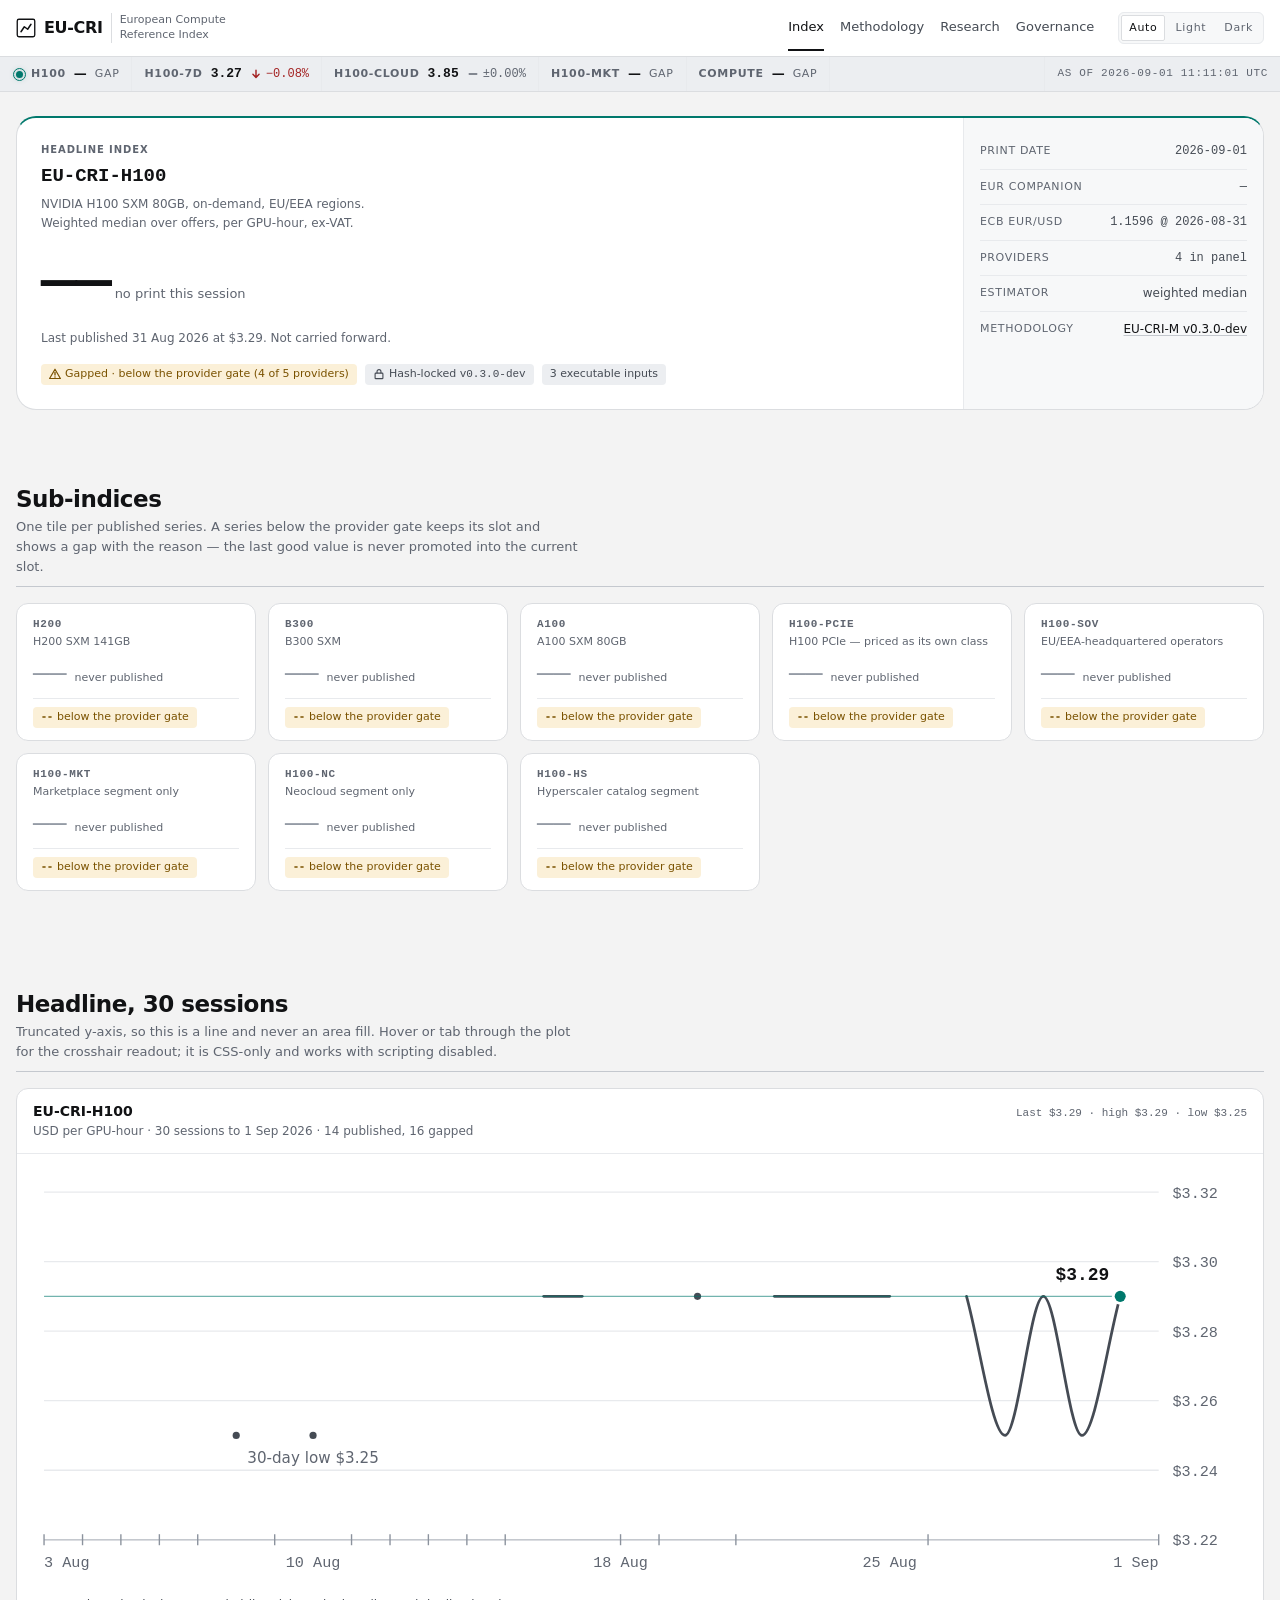
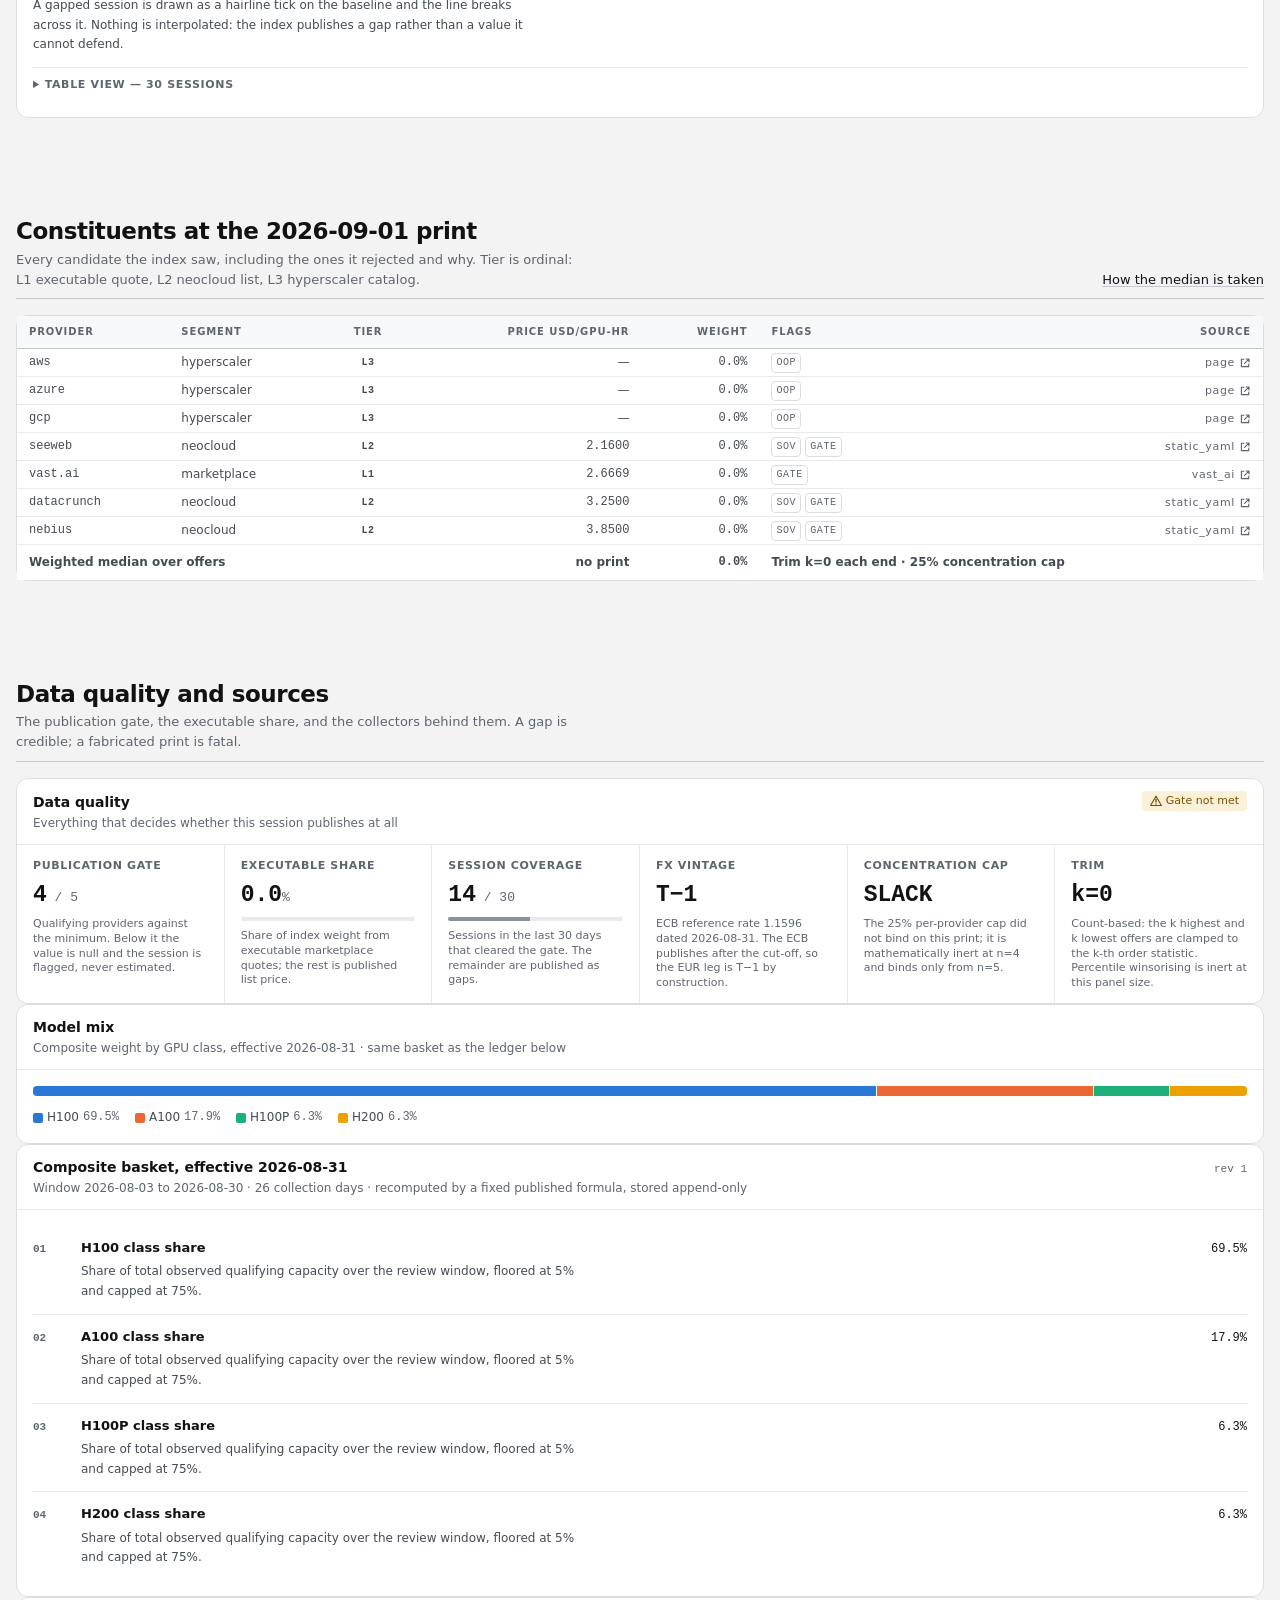
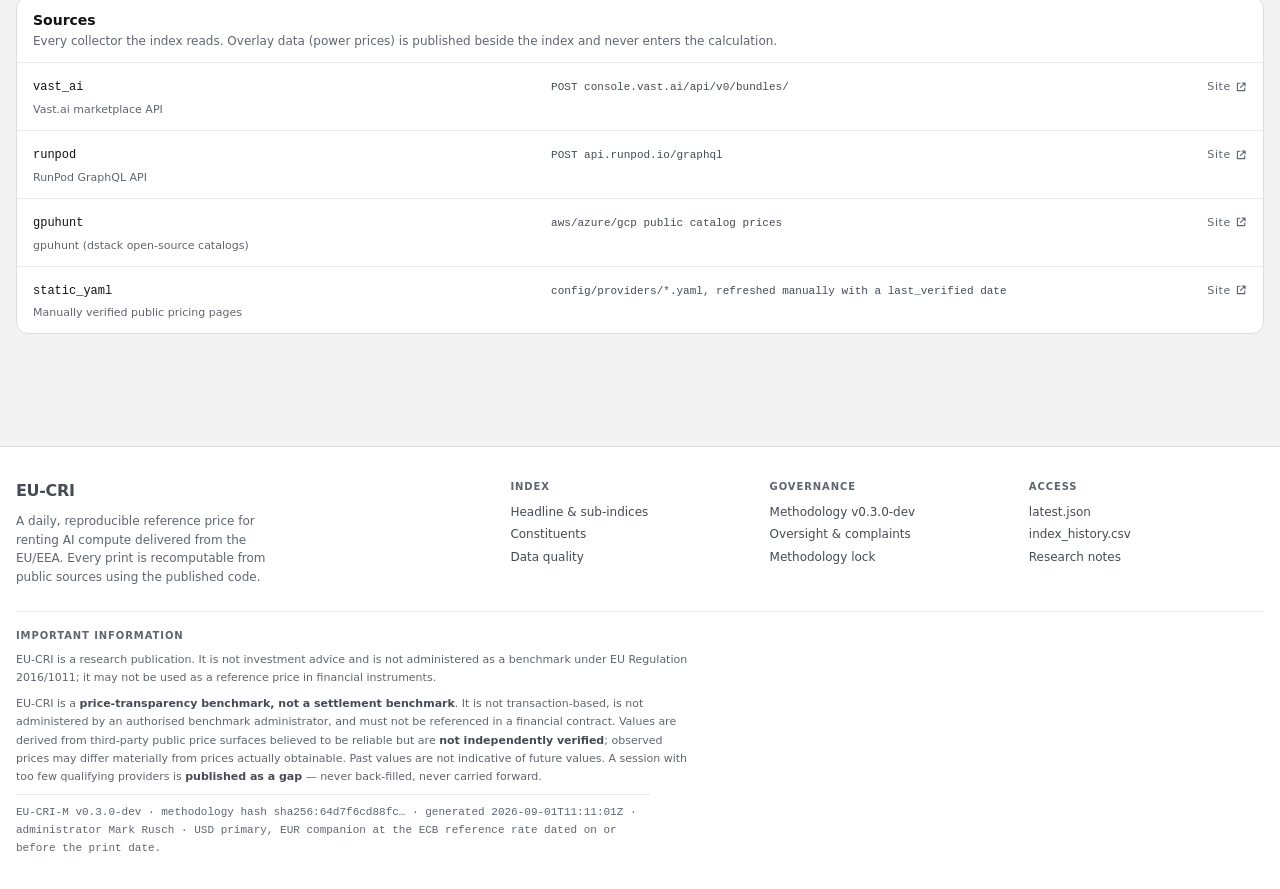
==== commit b1148490: "daily: 2026-09-01" ====
--- a/site/index.html
+++ b/site/index.html
@@ -3,7 +3,7 @@
 <head>
 <meta charset="utf-8">
 <meta name="viewport" content="width=device-width, initial-scale=1">
-<title>EU-CRI — European Compute Reference Index — 2026-08-31</title>
+<title>EU-CRI — European Compute Reference Index — 2026-09-01</title>
 <meta name="description" content="EU-CRI: a daily, reproducible reference price for renting AI compute delivered from the EU/EEA. Weighted median over offers, published with its full constituent set.">
 <meta name="color-scheme" content="light dark">
 <meta name="theme-color" media="(prefers-color-scheme: light)" content="#f3f3f3">
@@ -1472,10 +1472,10 @@
       </div>
     </div>
   </div>
-<div class="ticker"><div class="ticker__track scroll-x" role="list" aria-label="EU-CRI series, last published values"><div class="ticker__item" role="listitem"><span class="live-dot" aria-hidden="true"></span><span class="ticker__sym">H100</span><span class="ticker__val num">3.29</span><span class="delta delta--up"><svg class="ico" viewBox="0 0 16 16" width="12" height="12" aria-hidden="true" focusable="false"><path d="M8 13V3.6M3.9 7.6 8 3.3l4.1 4.3" fill="none" stroke="currentColor" stroke-width="1.9" stroke-linecap="round" stroke-linejoin="round"/></svg><span class="num">+1.23%</span></span></div><div class="ticker__item" role="listitem"><span class="ticker__sym">H100-7D</span><span class="ticker__val num">3.28</span><span class="delta delta--flat"><svg class="ico" viewBox="0 0 16 16" width="12" height="12" aria-hidden="true" focusable="false"><path d="M3 8h10" fill="none" stroke="currentColor" stroke-width="1.9" stroke-linecap="round"/></svg><span class="num">&#177;0.00%</span></span></div><div class="ticker__item" role="listitem"><span class="ticker__sym">H100-CLOUD</span><span class="ticker__val num">3.85</span><span class="delta delta--flat"><svg class="ico" viewBox="0 0 16 16" width="12" height="12" aria-hidden="true" focusable="false"><path d="M3 8h10" fill="none" stroke="currentColor" stroke-width="1.9" stroke-linecap="round"/></svg><span class="num">&#177;0.00%</span></span></div><div class="ticker__item" role="listitem"><span class="ticker__sym">H100-MKT</span><span class="ticker__val u">&#8212;</span><span class="ticker__stamp">GAP</span></div><div class="ticker__item" role="listitem"><span class="ticker__sym">COMPUTE</span><span class="ticker__val num">101.2</span><span class="delta delta--up"><svg class="ico" viewBox="0 0 16 16" width="12" height="12" aria-hidden="true" focusable="false"><path d="M8 13V3.6M3.9 7.6 8 3.3l4.1 4.3" fill="none" stroke="currentColor" stroke-width="1.9" stroke-linecap="round" stroke-linejoin="round"/></svg><span class="num">+1.23%</span></span></div><div class="ticker__item ticker__item--meta" role="listitem"><span class="ticker__stamp num" id="asof" data-generated="2026-08-31T11:10:49Z">AS OF 2026-08-31 11:10:49 UTC</span></div></div></div></header>
+<div class="ticker"><div class="ticker__track scroll-x" role="list" aria-label="EU-CRI series, last published values"><div class="ticker__item" role="listitem"><span class="live-dot" aria-hidden="true"></span><span class="ticker__sym">H100</span><span class="ticker__val u">&#8212;</span><span class="ticker__stamp">GAP</span></div><div class="ticker__item" role="listitem"><span class="ticker__sym">H100-7D</span><span class="ticker__val num">3.27</span><span class="delta delta--down"><svg class="ico" viewBox="0 0 16 16" width="12" height="12" aria-hidden="true" focusable="false"><path d="M8 3v9.4M3.9 8.4 8 12.7l4.1-4.3" fill="none" stroke="currentColor" stroke-width="1.9" stroke-linecap="round" stroke-linejoin="round"/></svg><span class="num">&#8722;0.08%</span></span></div><div class="ticker__item" role="listitem"><span class="ticker__sym">H100-CLOUD</span><span class="ticker__val num">3.85</span><span class="delta delta--flat"><svg class="ico" viewBox="0 0 16 16" width="12" height="12" aria-hidden="true" focusable="false"><path d="M3 8h10" fill="none" stroke="currentColor" stroke-width="1.9" stroke-linecap="round"/></svg><span class="num">&#177;0.00%</span></span></div><div class="ticker__item" role="listitem"><span class="ticker__sym">H100-MKT</span><span class="ticker__val u">&#8212;</span><span class="ticker__stamp">GAP</span></div><div class="ticker__item" role="listitem"><span class="ticker__sym">COMPUTE</span><span class="ticker__val u">&#8212;</span><span class="ticker__stamp">GAP</span></div><div class="ticker__item ticker__item--meta" role="listitem"><span class="ticker__stamp num" id="asof" data-generated="2026-09-01T11:11:01Z">AS OF 2026-09-01 11:11:01 UTC</span></div></div></div></header>
 <main class="wrap" id="main">
   <h1 class="vh">EU-CRI — European Compute Reference Index, daily print for
-  2026-08-31</h1>
+  2026-09-01</h1>
 
   <section class="section" aria-labelledby="print-h" style="padding-block:var(--space-6)">
     <section class="print" aria-labelledby="print-h">
@@ -1486,18 +1486,18 @@
         <h2 class="print__sym" id="print-h">EU&#8209;CRI&#8209;H100</h2>
         <p class="print__desc">NVIDIA H100 SXM 80GB, on-demand, EU/EEA regions. Weighted median over offers, per GPU-hour, ex-VAT.</p>
       </div>
-      <fieldset class="seg seg--ccy"><legend class="vh">Quote currency</legend><input type="radio" id="ccy-usd" name="ccy" value="usd" checked><label for="ccy-usd">USD</label><input type="radio" id="ccy-eur" name="ccy" value="eur"><label for="ccy-eur">EUR</label></fieldset>
+      
     </div>
-    <div class="print__figure"><span class="print__ccy ccy-usd" aria-hidden="true">$</span><span class="print__ccy ccy-eur" aria-hidden="true">&#8364;</span><span class="print__value num ccy-usd" id="hero-usd">3.29</span><span class="print__value num ccy-eur" id="hero-eur">2.83</span><span class="print__unit">/GPU&#8209;hr</span></div>
-    <div class="print__row"><span class="delta delta--up"><svg class="ico" viewBox="0 0 16 16" width="12" height="12" aria-hidden="true" focusable="false"><path d="M8 13V3.6M3.9 7.6 8 3.3l4.1 4.3" fill="none" stroke="currentColor" stroke-width="1.9" stroke-linecap="round" stroke-linejoin="round"/></svg><span class="num">+1.23%</span></span><span class="print__abs num">+0.04</span><span class="print__vs">vs 30 Aug 2026 print</span></div>
-    <div class="print__chips"><span class="chip chip--good"><svg class="ico" viewBox="0 0 16 16" width="12" height="12" aria-hidden="true" focusable="false"><path d="M2.5 8.5 6.2 12.2 13.5 4.4" fill="none" stroke="currentColor" stroke-width="2.1" stroke-linecap="round" stroke-linejoin="round"/></svg><span>Index live &#183; 5 of 5 providers</span></span><span class="chip chip--neutral"><svg class="ico" viewBox="0 0 16 16" width="12" height="12" aria-hidden="true" focusable="false"><rect x="2.8" y="6.9" width="10.4" height="7.3" rx="1" fill="none" stroke="currentColor" stroke-width="1.5"/><path d="M5.4 6.9V4.8a2.6 2.6 0 0 1 5.2 0v2.1" fill="none" stroke="currentColor" stroke-width="1.5"/></svg><span>Hash&#8209;locked <span class="num">v0.3.0-dev</span></span></span><span class="chip chip--neutral"><span>1 executable input</span></span></div>
+    <div class="print__figure"><span class="print__value num" id="hero-usd" aria-label="No value published">&#8212;&#8212;</span><span class="print__unit">no print this session</span></div>
+    <div class="print__row"><span class="print__vs">Last published 31 Aug 2026 at $3.29. Not carried forward.</span></div>
+    <div class="print__chips"><span class="chip chip--warning"><svg class="ico" viewBox="0 0 16 16" width="12" height="12" aria-hidden="true" focusable="false"><path d="M8 1.6 15.2 14H0.8Z" fill="none" stroke="currentColor" stroke-width="1.6" stroke-linejoin="round"/><path d="M8 6v3.4" stroke="currentColor" stroke-width="1.8" stroke-linecap="round"/><circle cx="8" cy="11.9" r="1" fill="currentColor"/></svg><span>Gapped &#183; below the provider gate (4 of 5 providers)</span></span><span class="chip chip--neutral"><svg class="ico" viewBox="0 0 16 16" width="12" height="12" aria-hidden="true" focusable="false"><rect x="2.8" y="6.9" width="10.4" height="7.3" rx="1" fill="none" stroke="currentColor" stroke-width="1.5"/><path d="M5.4 6.9V4.8a2.6 2.6 0 0 1 5.2 0v2.1" fill="none" stroke="currentColor" stroke-width="1.5"/></svg><span>Hash&#8209;locked <span class="num">v0.3.0-dev</span></span></span><span class="chip chip--neutral"><span>3 executable inputs</span></span></div>
   </div>
   <div class="print__meta">
     <dl class="metagrid">
-      <div><dt>Print date</dt><dd class="num">2026-08-31</dd></div>
-      <div><dt>EUR companion</dt><dd class="num">&#8364;2.825732</dd></div>
-      <div><dt>ECB EUR/USD</dt><dd class="num">1.1643 @ 2026-08-28</dd></div>
-      <div><dt>Providers</dt><dd class="num">5 in panel</dd></div>
+      <div><dt>Print date</dt><dd class="num">2026-09-01</dd></div>
+      <div><dt>EUR companion</dt><dd class="num">&#8212;</dd></div>
+      <div><dt>ECB EUR/USD</dt><dd class="num">1.1596 @ 2026-08-31</dd></div>
+      <div><dt>Providers</dt><dd class="num">4 in panel</dd></div>
       <div><dt>Estimator</dt><dd>weighted median</dd>
       </div>
       <div><dt>Methodology</dt><dd><a href="methodology.html">EU&#8209;CRI&#8209;M
@@ -1526,12 +1526,12 @@
   <div class="card__head">
     <div><h3 class="card__title">EU&#8209;CRI&#8209;H100</h3>
     <p class="card__sub">USD per GPU-hour &#183; 30 sessions to
-    31 Aug 2026 &#183; 14 published, 16
+    1 Sep 2026 &#183; 14 published, 16
     gapped</p></div>
     <span class="card__meta num">Last $3.29 &#183; high $3.29 &#183; low $3.25</span>
   </div>
   <div class="card__body">
-    <div class="scroll-x"><svg class="chart" viewBox="0 0 880 300" role="group" aria-label="EU-CRI-H100, 30 sessions to 31 Aug 2026. 14 published, 16 gapped. Latest $3.29."><g aria-hidden="true"><line class="ch-grid" x1="8.0" y1="268.0" x2="816.0" y2="268.0"/><line class="ch-grid" x1="8.0" y1="217.6" x2="816.0" y2="217.6"/><line class="ch-grid" x1="8.0" y1="167.2" x2="816.0" y2="167.2"/><line class="ch-grid" x1="8.0" y1="116.8" x2="816.0" y2="116.8"/><line class="ch-grid" x1="8.0" y1="66.4" x2="816.0" y2="66.4"/><line class="ch-grid" x1="8.0" y1="16.0" x2="816.0" y2="16.0"/><line class="ch-axis" x1="8.0" y1="268.0" x2="816.0" y2="268.0"/></g><path class="ch-line" d="M398.1 91.6 L425.9 91.6"/><path class="ch-line" d="M565.2 91.6C574.5 91.6,583.8 91.6,593.1 91.6C602.4 91.6,611.7 91.6,621.0 91.6C630.3 91.6,639.5 91.6,648.8 91.6"/><path class="ch-line" d="M704.6 91.6C713.9 125.2,723.1 192.4,732.4 192.4C741.7 192.4,751.0 91.6,760.3 91.6C769.6 91.6,778.8 192.4,788.1 192.4C797.4 192.4,806.7 125.2,816.0 91.6"/><circle class="ch-marker-ring" cx="175.2" cy="192.4" r="4.5"/><circle cx="175.2" cy="192.4" r="2.6" fill="var(--chart-line)"/><circle class="ch-marker-ring" cx="230.9" cy="192.4" r="4.5"/><circle cx="230.9" cy="192.4" r="2.6" fill="var(--chart-line)"/><circle class="ch-marker-ring" cx="509.5" cy="91.6" r="4.5"/><circle cx="509.5" cy="91.6" r="2.6" fill="var(--chart-line)"/><g aria-hidden="true"><line class="ch-gapmark" x1="8.0" y1="264.0" x2="8.0" y2="272.0"/><line class="ch-gapmark" x1="35.9" y1="264.0" x2="35.9" y2="272.0"/><line class="ch-gapmark" x1="63.7" y1="264.0" x2="63.7" y2="272.0"/><line class="ch-gapmark" x1="91.6" y1="264.0" x2="91.6" y2="272.0"/><line class="ch-gapmark" x1="119.4" y1="264.0" x2="119.4" y2="272.0"/><line class="ch-gapmark" x1="147.3" y1="264.0" x2="147.3" y2="272.0"/><line class="ch-gapmark" x1="203.0" y1="264.0" x2="203.0" y2="272.0"/><line class="ch-gapmark" x1="258.8" y1="264.0" x2="258.8" y2="272.0"/><line class="ch-gapmark" x1="286.6" y1="264.0" x2="286.6" y2="272.0"/><line class="ch-gapmark" x1="314.5" y1="264.0" x2="314.5" y2="272.0"/><line class="ch-gapmark" x1="342.3" y1="264.0" x2="342.3" y2="272.0"/><line class="ch-gapmark" x1="370.2" y1="264.0" x2="370.2" y2="272.0"/><line class="ch-gapmark" x1="453.8" y1="264.0" x2="453.8" y2="272.0"/><line class="ch-gapmark" x1="481.7" y1="264.0" x2="481.7" y2="272.0"/><line class="ch-gapmark" x1="537.4" y1="264.0" x2="537.4" y2="272.0"/><line class="ch-gapmark" x1="676.7" y1="264.0" x2="676.7" y2="272.0"/><text class="ch-tick" x="826" y="272.0">$3.22</text><text class="ch-tick" x="826" y="221.6">$3.24</text><text class="ch-tick" x="826" y="171.2">$3.26</text><text class="ch-tick" x="826" y="120.8">$3.28</text><text class="ch-tick" x="826" y="70.4">$3.30</text><text class="ch-tick" x="826" y="20.0">$3.32</text><text class="ch-tick" x="8.0" y="288" text-anchor="start">2 Aug</text><text class="ch-tick" x="203.0" y="288" text-anchor="middle">9 Aug</text><text class="ch-tick" x="425.9" y="288" text-anchor="middle">17 Aug</text><text class="ch-tick" x="621.0" y="288" text-anchor="middle">24 Aug</text><text class="ch-tick" x="816.0" y="288" text-anchor="end">31 Aug</text><text class="ch-cur" x="808.0" y="79.6" text-anchor="end">$3.29</text><text class="ch-note" x="183.2" y="212.4" text-anchor="start">30-day low $3.25</text></g><line class="ch-marker-rule" x1="8.0" y1="91.6" x2="816.0" y2="91.6"/><circle class="ch-marker-ring" cx="816.0" cy="91.6" r="6"/><circle class="ch-marker" cx="816.0" cy="91.6" r="4"/><g class="hp-layer"><g class="hp" tabindex="0" role="img" aria-label="8 Aug 2026: $3.25 per GPU-hour"><line class="hp-cross" x1="175.2" y1="16.0" x2="175.2" y2="268.0"/><circle class="hp-dot" cx="175.2" cy="192.4" r="4.5"/><g class="hp-tip" transform="translate(187.2 168.4)"><rect class="hp-box" width="152" height="46" rx="3"/><line class="hp-key" x1="11" y1="18" x2="25" y2="18"/><text class="hp-val" x="31" y="22">$3.25</text><text class="hp-lab" x="11" y="37">8 Aug 2026</text></g><rect class="hp-hit" x="161.3" y="16.0" width="27.9" height="252.0"/></g><g class="hp" tabindex="0" role="img" aria-label="10 Aug 2026: $3.25 per GPU-hour"><line class="hp-cross" x1="230.9" y1="16.0" x2="230.9" y2="268.0"/><circle class="hp-dot" cx="230.9" cy="192.4" r="4.5"/><g class="hp-tip" transform="translate(242.9 168.4)"><rect class="hp-box" width="152" height="46" rx="3"/><line class="hp-key" x1="11" y1="18" x2="25" y2="18"/><text class="hp-val" x="31" y="22">$3.25</text><text class="hp-lab" x="11" y="37">10 Aug 2026</text></g><rect class="hp-hit" x="217.0" y="16.0" width="27.9" height="252.0"/></g><g class="hp" tabindex="0" role="img" aria-label="16 Aug 2026: $3.29 per GPU-hour"><line class="hp-cross" x1="398.1" y1="16.0" x2="398.1" y2="268.0"/><circle class="hp-dot" cx="398.1" cy="91.6" r="4.5"/><g class="hp-tip" transform="translate(410.1 67.6)"><rect class="hp-box" width="152" height="46" rx="3"/><line class="hp-key" x1="11" y1="18" x2="25" y2="18"/><text class="hp-val" x="31" y="22">$3.29</text><text class="hp-lab" x="11" y="37">16 Aug 2026</text></g><rect class="hp-hit" x="384.2" y="16.0" width="27.9" height="252.0"/></g><g class="hp" tabindex="0" role="img" aria-label="17 Aug 2026: $3.29 per GPU-hour"><line class="hp-cross" x1="425.9" y1="16.0" x2="425.9" y2="268.0"/><circle class="hp-dot" cx="425.9" cy="91.6" r="4.5"/><g class="hp-tip" transform="translate(437.9 67.6)"><rect class="hp-box" width="152" height="46" rx="3"/><line class="hp-key" x1="11" y1="18" x2="25" y2="18"/><text class="hp-val" x="31" y="22">$3.29</text><text class="hp-lab" x="11" y="37">17 Aug 2026</text></g><rect class="hp-hit" x="412.0" y="16.0" width="27.9" height="252.0"/></g><g class="hp" tabindex="0" role="img" aria-label="20 Aug 2026: $3.29 per GPU-hour"><line class="hp-cross" x1="509.5" y1="16.0" x2="509.5" y2="268.0"/><circle class="hp-dot" cx="509.5" cy="91.6" r="4.5"/><g class="hp-tip" transform="translate(521.5 67.6)"><rect class="hp-box" width="152" height="46" rx="3"/><line class="hp-key" x1="11" y1="18" x2="25" y2="18"/><text class="hp-val" x="31" y="22">$3.29</text><text class="hp-lab" x="11" y="37">20 Aug 2026</text></g><rect class="hp-hit" x="495.6" y="16.0" width="27.9" height="252.0"/></g><g class="hp" tabindex="0" role="img" aria-label="22 Aug 2026: $3.29 per GPU-hour"><line class="hp-cross" x1="565.2" y1="16.0" x2="565.2" y2="268.0"/><circle class="hp-dot" cx="565.2" cy="91.6" r="4.5"/><g class="hp-tip" transform="translate(577.2 67.6)"><rect class="hp-box" width="152" height="46" rx="3"/><line class="hp-key" x1="11" y1="18" x2="25" y2="18"/><text class="hp-val" x="31" y="22">$3.29</text><text class="hp-lab" x="11" y="37">22 Aug 2026</text></g><rect class="hp-hit" x="551.3" y="16.0" width="27.9" height="252.0"/></g><g class="hp" tabindex="0" role="img" aria-label="23 Aug 2026: $3.29 per GPU-hour"><line class="hp-cross" x1="593.1" y1="16.0" x2="593.1" y2="268.0"/><circle class="hp-dot" cx="593.1" cy="91.6" r="4.5"/><g class="hp-tip" transform="translate(605.1 67.6)"><rect class="hp-box" width="152" height="46" rx="3"/><line class="hp-key" x1="11" y1="18" x2="25" y2="18"/><text class="hp-val" x="31" y="22">$3.29</text><text class="hp-lab" x="11" y="37">23 Aug 2026</text></g><rect class="hp-hit" x="579.2" y="16.0" width="27.9" height="252.0"/></g><g class="hp" tabindex="0" role="img" aria-label="24 Aug 2026: $3.29 per GPU-hour"><line class="hp-cross" x1="621.0" y1="16.0" x2="621.0" y2="268.0"/><circle class="hp-dot" cx="621.0" cy="91.6" r="4.5"/><g class="hp-tip" transform="translate(633.0 67.6)"><rect class="hp-box" width="152" height="46" rx="3"/><line class="hp-key" x1="11" y1="18" x2="25" y2="18"/><text class="hp-val" x="31" y="22">$3.29</text><text class="hp-lab" x="11" y="37">24 Aug 2026</text></g><rect class="hp-hit" x="607.1" y="16.0" width="27.9" height="252.0"/></g><g class="hp" tabindex="0" role="img" aria-label="25 Aug 2026: $3.29 per GPU-hour"><line class="hp-cross" x1="648.8" y1="16.0" x2="648.8" y2="268.0"/><circle class="hp-dot" cx="648.8" cy="91.6" r="4.5"/><g class="hp-tip" transform="translate(484.8 67.6)"><rect class="hp-box" width="152" height="46" rx="3"/><line class="hp-key" x1="11" y1="18" x2="25" y2="18"/><text class="hp-val" x="31" y="22">$3.29</text><text class="hp-lab" x="11" y="37">25 Aug 2026</text></g><rect class="hp-hit" x="634.9" y="16.0" width="27.9" height="252.0"/></g><g class="hp" tabindex="0" role="img" aria-label="27 Aug 2026: $3.29 per GPU-hour"><line class="hp-cross" x1="704.6" y1="16.0" x2="704.6" y2="268.0"/><circle class="hp-dot" cx="704.6" cy="91.6" r="4.5"/><g class="hp-tip" transform="translate(540.6 67.6)"><rect class="hp-box" width="152" height="46" rx="3"/><line class="hp-key" x1="11" y1="18" x2="25" y2="18"/><text class="hp-val" x="31" y="22">$3.29</text><text class="hp-lab" x="11" y="37">27 Aug 2026</text></g><rect class="hp-hit" x="690.7" y="16.0" width="27.9" height="252.0"/></g><g class="hp" tabindex="0" role="img" aria-label="28 Aug 2026: $3.25 per GPU-hour"><line class="hp-cross" x1="732.4" y1="16.0" x2="732.4" y2="268.0"/><circle class="hp-dot" cx="732.4" cy="192.4" r="4.5"/><g class="hp-tip" transform="translate(568.4 168.4)"><rect class="hp-box" width="152" height="46" rx="3"/><line class="hp-key" x1="11" y1="18" x2="25" y2="18"/><text class="hp-val" x="31" y="22">$3.25</text><text class="hp-lab" x="11" y="37">28 Aug 2026</text></g><rect class="hp-hit" x="718.5" y="16.0" width="27.9" height="252.0"/></g><g class="hp" tabindex="0" role="img" aria-label="29 Aug 2026: $3.29 per GPU-hour"><line class="hp-cross" x1="760.3" y1="16.0" x2="760.3" y2="268.0"/><circle class="hp-dot" cx="760.3" cy="91.6" r="4.5"/><g class="hp-tip" transform="translate(596.3 67.6)"><rect class="hp-box" width="152" height="46" rx="3"/><line class="hp-key" x1="11" y1="18" x2="25" y2="18"/><text class="hp-val" x="31" y="22">$3.29</text><text class="hp-lab" x="11" y="37">29 Aug 2026</text></g><rect class="hp-hit" x="746.4" y="16.0" width="27.9" height="252.0"/></g><g class="hp" tabindex="0" role="img" aria-label="30 Aug 2026: $3.25 per GPU-hour"><line class="hp-cross" x1="788.1" y1="16.0" x2="788.1" y2="268.0"/><circle class="hp-dot" cx="788.1" cy="192.4" r="4.5"/><g class="hp-tip" transform="translate(624.1 168.4)"><rect class="hp-box" width="152" height="46" rx="3"/><line class="hp-key" x1="11" y1="18" x2="25" y2="18"/><text class="hp-val" x="31" y="22">$3.25</text><text class="hp-lab" x="11" y="37">30 Aug 2026</text></g><rect class="hp-hit" x="774.2" y="16.0" width="27.9" height="252.0"/></g><g class="hp" tabindex="0" role="img" aria-label="31 Aug 2026: $3.29 per GPU-hour"><line class="hp-cross" x1="816.0" y1="16.0" x2="816.0" y2="268.0"/><circle class="hp-dot" cx="816.0" cy="91.6" r="4.5"/><g class="hp-tip" transform="translate(652.0 67.6)"><rect class="hp-box" width="152" height="46" rx="3"/><line class="hp-key" x1="11" y1="18" x2="25" y2="18"/><text class="hp-val" x="31" y="22">$3.29</text><text class="hp-lab" x="11" y="37">31 Aug 2026</text></g><rect class="hp-hit" x="802.1" y="16.0" width="27.9" height="252.0"/></g></g></svg></div>
+    <div class="scroll-x"><svg class="chart" viewBox="0 0 880 300" role="group" aria-label="EU-CRI-H100, 30 sessions to 1 Sep 2026. 14 published, 16 gapped. Latest $3.29."><g aria-hidden="true"><line class="ch-grid" x1="8.0" y1="268.0" x2="816.0" y2="268.0"/><line class="ch-grid" x1="8.0" y1="217.6" x2="816.0" y2="217.6"/><line class="ch-grid" x1="8.0" y1="167.2" x2="816.0" y2="167.2"/><line class="ch-grid" x1="8.0" y1="116.8" x2="816.0" y2="116.8"/><line class="ch-grid" x1="8.0" y1="66.4" x2="816.0" y2="66.4"/><line class="ch-grid" x1="8.0" y1="16.0" x2="816.0" y2="16.0"/><line class="ch-axis" x1="8.0" y1="268.0" x2="816.0" y2="268.0"/></g><path class="ch-line" d="M370.2 91.6 L398.1 91.6"/><path class="ch-line" d="M537.4 91.6C546.7 91.6,555.9 91.6,565.2 91.6C574.5 91.6,583.8 91.6,593.1 91.6C602.4 91.6,611.7 91.6,621.0 91.6"/><path class="ch-line" d="M676.7 91.6C686.0 125.2,695.3 192.4,704.6 192.4C713.9 192.4,723.1 91.6,732.4 91.6C741.7 91.6,751.0 192.4,760.3 192.4C769.6 192.4,778.8 125.2,788.1 91.6"/><circle class="ch-marker-ring" cx="147.3" cy="192.4" r="4.5"/><circle cx="147.3" cy="192.4" r="2.6" fill="var(--chart-line)"/><circle class="ch-marker-ring" cx="203.0" cy="192.4" r="4.5"/><circle cx="203.0" cy="192.4" r="2.6" fill="var(--chart-line)"/><circle class="ch-marker-ring" cx="481.7" cy="91.6" r="4.5"/><circle cx="481.7" cy="91.6" r="2.6" fill="var(--chart-line)"/><g aria-hidden="true"><line class="ch-gapmark" x1="8.0" y1="264.0" x2="8.0" y2="272.0"/><line class="ch-gapmark" x1="35.9" y1="264.0" x2="35.9" y2="272.0"/><line class="ch-gapmark" x1="63.7" y1="264.0" x2="63.7" y2="272.0"/><line class="ch-gapmark" x1="91.6" y1="264.0" x2="91.6" y2="272.0"/><line class="ch-gapmark" x1="119.4" y1="264.0" x2="119.4" y2="272.0"/><line class="ch-gapmark" x1="175.2" y1="264.0" x2="175.2" y2="272.0"/><line class="ch-gapmark" x1="230.9" y1="264.0" x2="230.9" y2="272.0"/><line class="ch-gapmark" x1="258.8" y1="264.0" x2="258.8" y2="272.0"/><line class="ch-gapmark" x1="286.6" y1="264.0" x2="286.6" y2="272.0"/><line class="ch-gapmark" x1="314.5" y1="264.0" x2="314.5" y2="272.0"/><line class="ch-gapmark" x1="342.3" y1="264.0" x2="342.3" y2="272.0"/><line class="ch-gapmark" x1="425.9" y1="264.0" x2="425.9" y2="272.0"/><line class="ch-gapmark" x1="453.8" y1="264.0" x2="453.8" y2="272.0"/><line class="ch-gapmark" x1="509.5" y1="264.0" x2="509.5" y2="272.0"/><line class="ch-gapmark" x1="648.8" y1="264.0" x2="648.8" y2="272.0"/><line class="ch-gapmark" x1="816.0" y1="264.0" x2="816.0" y2="272.0"/><text class="ch-tick" x="826" y="272.0">$3.22</text><text class="ch-tick" x="826" y="221.6">$3.24</text><text class="ch-tick" x="826" y="171.2">$3.26</text><text class="ch-tick" x="826" y="120.8">$3.28</text><text class="ch-tick" x="826" y="70.4">$3.30</text><text class="ch-tick" x="826" y="20.0">$3.32</text><text class="ch-tick" x="8.0" y="288" text-anchor="start">3 Aug</text><text class="ch-tick" x="203.0" y="288" text-anchor="middle">10 Aug</text><text class="ch-tick" x="425.9" y="288" text-anchor="middle">18 Aug</text><text class="ch-tick" x="621.0" y="288" text-anchor="middle">25 Aug</text><text class="ch-tick" x="816.0" y="288" text-anchor="end">1 Sep</text><text class="ch-cur" x="780.1" y="79.6" text-anchor="end">$3.29</text><text class="ch-note" x="155.3" y="212.4" text-anchor="start">30-day low $3.25</text></g><line class="ch-marker-rule" x1="8.0" y1="91.6" x2="788.1" y2="91.6"/><circle class="ch-marker-ring" cx="788.1" cy="91.6" r="6"/><circle class="ch-marker" cx="788.1" cy="91.6" r="4"/><g class="hp-layer"><g class="hp" tabindex="0" role="img" aria-label="8 Aug 2026: $3.25 per GPU-hour"><line class="hp-cross" x1="147.3" y1="16.0" x2="147.3" y2="268.0"/><circle class="hp-dot" cx="147.3" cy="192.4" r="4.5"/><g class="hp-tip" transform="translate(159.3 168.4)"><rect class="hp-box" width="152" height="46" rx="3"/><line class="hp-key" x1="11" y1="18" x2="25" y2="18"/><text class="hp-val" x="31" y="22">$3.25</text><text class="hp-lab" x="11" y="37">8 Aug 2026</text></g><rect class="hp-hit" x="133.4" y="16.0" width="27.9" height="252.0"/></g><g class="hp" tabindex="0" role="img" aria-label="10 Aug 2026: $3.25 per GPU-hour"><line class="hp-cross" x1="203.0" y1="16.0" x2="203.0" y2="268.0"/><circle class="hp-dot" cx="203.0" cy="192.4" r="4.5"/><g class="hp-tip" transform="translate(215.0 168.4)"><rect class="hp-box" width="152" height="46" rx="3"/><line class="hp-key" x1="11" y1="18" x2="25" y2="18"/><text class="hp-val" x="31" y="22">$3.25</text><text class="hp-lab" x="11" y="37">10 Aug 2026</text></g><rect class="hp-hit" x="189.1" y="16.0" width="27.9" height="252.0"/></g><g class="hp" tabindex="0" role="img" aria-label="16 Aug 2026: $3.29 per GPU-hour"><line class="hp-cross" x1="370.2" y1="16.0" x2="370.2" y2="268.0"/><circle class="hp-dot" cx="370.2" cy="91.6" r="4.5"/><g class="hp-tip" transform="translate(382.2 67.6)"><rect class="hp-box" width="152" height="46" rx="3"/><line class="hp-key" x1="11" y1="18" x2="25" y2="18"/><text class="hp-val" x="31" y="22">$3.29</text><text class="hp-lab" x="11" y="37">16 Aug 2026</text></g><rect class="hp-hit" x="356.3" y="16.0" width="27.9" height="252.0"/></g><g class="hp" tabindex="0" role="img" aria-label="17 Aug 2026: $3.29 per GPU-hour"><line class="hp-cross" x1="398.1" y1="16.0" x2="398.1" y2="268.0"/><circle class="hp-dot" cx="398.1" cy="91.6" r="4.5"/><g class="hp-tip" transform="translate(410.1 67.6)"><rect class="hp-box" width="152" height="46" rx="3"/><line class="hp-key" x1="11" y1="18" x2="25" y2="18"/><text class="hp-val" x="31" y="22">$3.29</text><text class="hp-lab" x="11" y="37">17 Aug 2026</text></g><rect class="hp-hit" x="384.2" y="16.0" width="27.9" height="252.0"/></g><g class="hp" tabindex="0" role="img" aria-label="20 Aug 2026: $3.29 per GPU-hour"><line class="hp-cross" x1="481.7" y1="16.0" x2="481.7" y2="268.0"/><circle class="hp-dot" cx="481.7" cy="91.6" r="4.5"/><g class="hp-tip" transform="translate(493.7 67.6)"><rect class="hp-box" width="152" height="46" rx="3"/><line class="hp-key" x1="11" y1="18" x2="25" y2="18"/><text class="hp-val" x="31" y="22">$3.29</text><text class="hp-lab" x="11" y="37">20 Aug 2026</text></g><rect class="hp-hit" x="467.8" y="16.0" width="27.9" height="252.0"/></g><g class="hp" tabindex="0" role="img" aria-label="22 Aug 2026: $3.29 per GPU-hour"><line class="hp-cross" x1="537.4" y1="16.0" x2="537.4" y2="268.0"/><circle class="hp-dot" cx="537.4" cy="91.6" r="4.5"/><g class="hp-tip" transform="translate(549.4 67.6)"><rect class="hp-box" width="152" height="46" rx="3"/><line class="hp-key" x1="11" y1="18" x2="25" y2="18"/><text class="hp-val" x="31" y="22">$3.29</text><text class="hp-lab" x="11" y="37">22 Aug 2026</text></g><rect class="hp-hit" x="523.5" y="16.0" width="27.9" height="252.0"/></g><g class="hp" tabindex="0" role="img" aria-label="23 Aug 2026: $3.29 per GPU-hour"><line class="hp-cross" x1="565.2" y1="16.0" x2="565.2" y2="268.0"/><circle class="hp-dot" cx="565.2" cy="91.6" r="4.5"/><g class="hp-tip" transform="translate(577.2 67.6)"><rect class="hp-box" width="152" height="46" rx="3"/><line class="hp-key" x1="11" y1="18" x2="25" y2="18"/><text class="hp-val" x="31" y="22">$3.29</text><text class="hp-lab" x="11" y="37">23 Aug 2026</text></g><rect class="hp-hit" x="551.3" y="16.0" width="27.9" height="252.0"/></g><g class="hp" tabindex="0" role="img" aria-label="24 Aug 2026: $3.29 per GPU-hour"><line class="hp-cross" x1="593.1" y1="16.0" x2="593.1" y2="268.0"/><circle class="hp-dot" cx="593.1" cy="91.6" r="4.5"/><g class="hp-tip" transform="translate(605.1 67.6)"><rect class="hp-box" width="152" height="46" rx="3"/><line class="hp-key" x1="11" y1="18" x2="25" y2="18"/><text class="hp-val" x="31" y="22">$3.29</text><text class="hp-lab" x="11" y="37">24 Aug 2026</text></g><rect class="hp-hit" x="579.2" y="16.0" width="27.9" height="252.0"/></g><g class="hp" tabindex="0" role="img" aria-label="25 Aug 2026: $3.29 per GPU-hour"><line class="hp-cross" x1="621.0" y1="16.0" x2="621.0" y2="268.0"/><circle class="hp-dot" cx="621.0" cy="91.6" r="4.5"/><g class="hp-tip" transform="translate(633.0 67.6)"><rect class="hp-box" width="152" height="46" rx="3"/><line class="hp-key" x1="11" y1="18" x2="25" y2="18"/><text class="hp-val" x="31" y="22">$3.29</text><text class="hp-lab" x="11" y="37">25 Aug 2026</text></g><rect class="hp-hit" x="607.1" y="16.0" width="27.9" height="252.0"/></g><g class="hp" tabindex="0" role="img" aria-label="27 Aug 2026: $3.29 per GPU-hour"><line class="hp-cross" x1="676.7" y1="16.0" x2="676.7" y2="268.0"/><circle class="hp-dot" cx="676.7" cy="91.6" r="4.5"/><g class="hp-tip" transform="translate(512.7 67.6)"><rect class="hp-box" width="152" height="46" rx="3"/><line class="hp-key" x1="11" y1="18" x2="25" y2="18"/><text class="hp-val" x="31" y="22">$3.29</text><text class="hp-lab" x="11" y="37">27 Aug 2026</text></g><rect class="hp-hit" x="662.8" y="16.0" width="27.9" height="252.0"/></g><g class="hp" tabindex="0" role="img" aria-label="28 Aug 2026: $3.25 per GPU-hour"><line class="hp-cross" x1="704.6" y1="16.0" x2="704.6" y2="268.0"/><circle class="hp-dot" cx="704.6" cy="192.4" r="4.5"/><g class="hp-tip" transform="translate(540.6 168.4)"><rect class="hp-box" width="152" height="46" rx="3"/><line class="hp-key" x1="11" y1="18" x2="25" y2="18"/><text class="hp-val" x="31" y="22">$3.25</text><text class="hp-lab" x="11" y="37">28 Aug 2026</text></g><rect class="hp-hit" x="690.7" y="16.0" width="27.9" height="252.0"/></g><g class="hp" tabindex="0" role="img" aria-label="29 Aug 2026: $3.29 per GPU-hour"><line class="hp-cross" x1="732.4" y1="16.0" x2="732.4" y2="268.0"/><circle class="hp-dot" cx="732.4" cy="91.6" r="4.5"/><g class="hp-tip" transform="translate(568.4 67.6)"><rect class="hp-box" width="152" height="46" rx="3"/><line class="hp-key" x1="11" y1="18" x2="25" y2="18"/><text class="hp-val" x="31" y="22">$3.29</text><text class="hp-lab" x="11" y="37">29 Aug 2026</text></g><rect class="hp-hit" x="718.5" y="16.0" width="27.9" height="252.0"/></g><g class="hp" tabindex="0" role="img" aria-label="30 Aug 2026: $3.25 per GPU-hour"><line class="hp-cross" x1="760.3" y1="16.0" x2="760.3" y2="268.0"/><circle class="hp-dot" cx="760.3" cy="192.4" r="4.5"/><g class="hp-tip" transform="translate(596.3 168.4)"><rect class="hp-box" width="152" height="46" rx="3"/><line class="hp-key" x1="11" y1="18" x2="25" y2="18"/><text class="hp-val" x="31" y="22">$3.25</text><text class="hp-lab" x="11" y="37">30 Aug 2026</text></g><rect class="hp-hit" x="746.4" y="16.0" width="27.9" height="252.0"/></g><g class="hp" tabindex="0" role="img" aria-label="31 Aug 2026: $3.29 per GPU-hour"><line class="hp-cross" x1="788.1" y1="16.0" x2="788.1" y2="268.0"/><circle class="hp-dot" cx="788.1" cy="91.6" r="4.5"/><g class="hp-tip" transform="translate(624.1 67.6)"><rect class="hp-box" width="152" height="46" rx="3"/><line class="hp-key" x1="11" y1="18" x2="25" y2="18"/><text class="hp-val" x="31" y="22">$3.29</text><text class="hp-lab" x="11" y="37">31 Aug 2026</text></g><rect class="hp-hit" x="774.2" y="16.0" width="27.9" height="252.0"/></g></g></svg></div>
     <p class="ledger__d" style="margin-top:var(--space-4)">A gapped session is drawn as a
     hairline tick on the baseline and the line breaks across it. Nothing is interpolated:
     the index publishes a gap rather than a value it cannot defend.</p>
@@ -1539,7 +1539,7 @@
       <div class="tableview__scroll"><table><caption class="vh">Every session in the window,
       published or gapped</caption><thead><tr><th scope="col">Session</th>
       <th scope="col" class="ta-r">USD/GPU-hr</th><th scope="col">State</th></tr></thead>
-      <tbody><tr><td class="num">2 Aug 2026</td><td class="num ta-r u">&#8212;</td><td>gap &#183; below the provider gate · revised</td></tr><tr><td class="num">3 Aug 2026</td><td class="num ta-r u">&#8212;</td><td>gap &#183; below the provider gate · revised</td></tr><tr><td class="num">4 Aug 2026</td><td class="num ta-r u">&#8212;</td><td>gap &#183; below the provider gate · revised</td></tr><tr><td class="num">5 Aug 2026</td><td class="num ta-r u">&#8212;</td><td>gap &#183; below the provider gate · revised</td></tr><tr><td class="num">6 Aug 2026</td><td class="num ta-r u">&#8212;</td><td>gap &#183; below the provider gate · revised</td></tr><tr><td class="num">7 Aug 2026</td><td class="num ta-r u">&#8212;</td><td>gap &#183; below the provider gate · revised</td></tr><tr><td class="num">8 Aug 2026</td><td class="num ta-r">3.25</td><td>published</td></tr><tr><td class="num">9 Aug 2026</td><td class="num ta-r u">&#8212;</td><td>gap &#183; below the provider gate · revised</td></tr><tr><td class="num">10 Aug 2026</td><td class="num ta-r">3.25</td><td>published</td></tr><tr><td class="num">11 Aug 2026</td><td class="num ta-r u">&#8212;</td><td>gap &#183; below the provider gate · revised</td></tr><tr><td class="num">12 Aug 2026</td><td class="num ta-r u">&#8212;</td><td>gap &#183; below the provider gate · revised</td></tr><tr><td class="num">13 Aug 2026</td><td class="num ta-r u">&#8212;</td><td>gap &#183; below the provider gate · revised</td></tr><tr><td class="num">14 Aug 2026</td><td class="num ta-r u">&#8212;</td><td>gap &#183; below the provider gate · revised</td></tr><tr><td class="num">15 Aug 2026</td><td class="num ta-r u">&#8212;</td><td>gap &#183; below the provider gate · revised</td></tr><tr><td class="num">16 Aug 2026</td><td class="num ta-r">3.29</td><td>published</td></tr><tr><td class="num">17 Aug 2026</td><td class="num ta-r">3.29</td><td>published</td></tr><tr><td class="num">18 Aug 2026</td><td class="num ta-r u">&#8212;</td><td>gap &#183; below the provider gate</td></tr><tr><td class="num">19 Aug 2026</td><td class="num ta-r u">&#8212;</td><td>gap &#183; below the provider gate</td></tr><tr><td class="num">20 Aug 2026</td><td class="num ta-r">3.29</td><td>published</td></tr><tr><td class="num">21 Aug 2026</td><td class="num ta-r u">&#8212;</td><td>gap &#183; below the provider gate</td></tr><tr><td class="num">22 Aug 2026</td><td class="num ta-r">3.29</td><td>published</td></tr><tr><td class="num">23 Aug 2026</td><td class="num ta-r">3.29</td><td>published</td></tr><tr><td class="num">24 Aug 2026</td><td class="num ta-r">3.29</td><td>published</td></tr><tr><td class="num">25 Aug 2026</td><td class="num ta-r">3.29</td><td>published</td></tr><tr><td class="num">26 Aug 2026</td><td class="num ta-r u">&#8212;</td><td>gap &#183; below the provider gate</td></tr><tr><td class="num">27 Aug 2026</td><td class="num ta-r">3.29</td><td>published</td></tr><tr><td class="num">28 Aug 2026</td><td class="num ta-r">3.25</td><td>published</td></tr><tr><td class="num">29 Aug 2026</td><td class="num ta-r">3.29</td><td>published</td></tr><tr><td class="num">30 Aug 2026</td><td class="num ta-r">3.25</td><td>published</td></tr><tr><td class="num">31 Aug 2026</td><td class="num ta-r">3.29</td><td>published</td></tr></tbody></table></div>
+      <tbody><tr><td class="num">3 Aug 2026</td><td class="num ta-r u">&#8212;</td><td>gap &#183; below the provider gate · revised</td></tr><tr><td class="num">4 Aug 2026</td><td class="num ta-r u">&#8212;</td><td>gap &#183; below the provider gate · revised</td></tr><tr><td class="num">5 Aug 2026</td><td class="num ta-r u">&#8212;</td><td>gap &#183; below the provider gate · revised</td></tr><tr><td class="num">6 Aug 2026</td><td class="num ta-r u">&#8212;</td><td>gap &#183; below the provider gate · revised</td></tr><tr><td class="num">7 Aug 2026</td><td class="num ta-r u">&#8212;</td><td>gap &#183; below the provider gate · revised</td></tr><tr><td class="num">8 Aug 2026</td><td class="num ta-r">3.25</td><td>published</td></tr><tr><td class="num">9 Aug 2026</td><td class="num ta-r u">&#8212;</td><td>gap &#183; below the provider gate · revised</td></tr><tr><td class="num">10 Aug 2026</td><td class="num ta-r">3.25</td><td>published</td></tr><tr><td class="num">11 Aug 2026</td><td class="num ta-r u">&#8212;</td><td>gap &#183; below the provider gate · revised</td></tr><tr><td class="num">12 Aug 2026</td><td class="num ta-r u">&#8212;</td><td>gap &#183; below the provider gate · revised</td></tr><tr><td class="num">13 Aug 2026</td><td class="num ta-r u">&#8212;</td><td>gap &#183; below the provider gate · revised</td></tr><tr><td class="num">14 Aug 2026</td><td class="num ta-r u">&#8212;</td><td>gap &#183; below the provider gate · revised</td></tr><tr><td class="num">15 Aug 2026</td><td class="num ta-r u">&#8212;</td><td>gap &#183; below the provider gate · revised</td></tr><tr><td class="num">16 Aug 2026</td><td class="num ta-r">3.29</td><td>published</td></tr><tr><td class="num">17 Aug 2026</td><td class="num ta-r">3.29</td><td>published</td></tr><tr><td class="num">18 Aug 2026</td><td class="num ta-r u">&#8212;</td><td>gap &#183; below the provider gate</td></tr><tr><td class="num">19 Aug 2026</td><td class="num ta-r u">&#8212;</td><td>gap &#183; below the provider gate</td></tr><tr><td class="num">20 Aug 2026</td><td class="num ta-r">3.29</td><td>published</td></tr><tr><td class="num">21 Aug 2026</td><td class="num ta-r u">&#8212;</td><td>gap &#183; below the provider gate</td></tr><tr><td class="num">22 Aug 2026</td><td class="num ta-r">3.29</td><td>published</td></tr><tr><td class="num">23 Aug 2026</td><td class="num ta-r">3.29</td><td>published</td></tr><tr><td class="num">24 Aug 2026</td><td class="num ta-r">3.29</td><td>published</td></tr><tr><td class="num">25 Aug 2026</td><td class="num ta-r">3.29</td><td>published</td></tr><tr><td class="num">26 Aug 2026</td><td class="num ta-r u">&#8212;</td><td>gap &#183; below the provider gate</td></tr><tr><td class="num">27 Aug 2026</td><td class="num ta-r">3.29</td><td>published</td></tr><tr><td class="num">28 Aug 2026</td><td class="num ta-r">3.25</td><td>published</td></tr><tr><td class="num">29 Aug 2026</td><td class="num ta-r">3.29</td><td>published</td></tr><tr><td class="num">30 Aug 2026</td><td class="num ta-r">3.25</td><td>published</td></tr><tr><td class="num">31 Aug 2026</td><td class="num ta-r">3.29</td><td>published</td></tr><tr><td class="num">1 Sep 2026</td><td class="num ta-r u">&#8212;</td><td>gap &#183; below the provider gate</td></tr></tbody></table></div>
     </details>
   </div>
 </div>
@@ -1547,7 +1547,7 @@
 
   <section class="section" aria-labelledby="s-cons" id="constituents">
     <div class="section__head"><div>
-      <h2 class="section__h" id="s-cons">Constituents at the 2026-08-31 print</h2>
+      <h2 class="section__h" id="s-cons">Constituents at the 2026-09-01 print</h2>
       <p class="section__dek">Every candidate the index saw, including the ones it rejected
       and why. Tier is ordinal: L1 executable quote, L2 neocloud list, L3 hyperscaler
       catalog.</p></div>
@@ -1556,7 +1556,7 @@
     <div class="card card__body--flush">
 <div class="scroll-x">
 <table class="grid">
-  <caption class="vh">EU-CRI-H100 constituents at the 2026-08-31 print</caption>
+  <caption class="vh">EU-CRI-H100 constituents at the 2026-09-01 print</caption>
   <thead><tr>
     <th scope="col">Provider</th>
     <th scope="col">Segment</th>
@@ -1566,12 +1566,12 @@
     <th scope="col">Flags</th>
     <th scope="col" class="ta-r">Source</th>
   </tr></thead>
-  <tbody><tr><th scope="row" class="grid__name">seeweb</th><td class="u">neocloud</td><td class="ta-c"><span class="badge badge--l2" title="Published neocloud list price">L2</span></td><td class="ta-r num strong">2.1600</td><td class="ta-r"><span class="wcell"><span class="num">18.8%</span><span class="meter" aria-hidden="true"><span class="meter__fill" style="width:75.0%"></span></span></span></td><td class="grid__flags"><span class="flag" title="Clamped to the k-th order statistic by the trim">TRIM</span><span class="flag" title="EU/EEA-headquartered operator">SOV</span></td><td class="ta-r"><a class="srclink" href="https://www.seeweb.it/en/products/cloud-server-gpu" rel="noopener">static_yaml<svg class="ico" viewBox="0 0 16 16" width="12" height="12" aria-hidden="true" focusable="false"><path d="M6.5 3H3.2v9.8H13V9.5M9.4 2.6H13.4V6.6M13.2 2.8 7.4 8.6" fill="none" stroke="currentColor" stroke-width="1.5" stroke-linecap="round" stroke-linejoin="round"/></svg></a></td></tr><tr><th scope="row" class="grid__name">datacrunch</th><td class="u">neocloud</td><td class="ta-c"><span class="badge badge--l2" title="Published neocloud list price">L2</span></td><td class="ta-r num strong">3.2500</td><td class="ta-r"><span class="wcell"><span class="num">18.8%</span><span class="meter" aria-hidden="true"><span class="meter__fill" style="width:75.0%"></span></span></span></td><td class="grid__flags"><span class="flag" title="EU/EEA-headquartered operator">SOV</span></td><td class="ta-r"><a class="srclink" href="https://verda.com/pricing" rel="noopener">static_yaml<svg class="ico" viewBox="0 0 16 16" width="12" height="12" aria-hidden="true" focusable="false"><path d="M6.5 3H3.2v9.8H13V9.5M9.4 2.6H13.4V6.6M13.2 2.8 7.4 8.6" fill="none" stroke="currentColor" stroke-width="1.5" stroke-linecap="round" stroke-linejoin="round"/></svg></a></td></tr><tr><th scope="row" class="grid__name">runpod</th><td class="u">marketplace</td><td class="ta-c"><span class="badge badge--l1" title="Executable marketplace quote">L1</span></td><td class="ta-r num strong">3.2900</td><td class="ta-r"><span class="wcell"><span class="num">25.0%</span><span class="meter" aria-hidden="true"><span class="meter__fill" style="width:100.0%"></span></span></span></td><td class="grid__flags"><span class="flag" title="Weight limited by the 25% concentration cap">CAP</span></td><td class="ta-r"><a class="srclink" href="https://www.runpod.io/console/gpu-cloud" rel="noopener">runpod<svg class="ico" viewBox="0 0 16 16" width="12" height="12" aria-hidden="true" focusable="false"><path d="M6.5 3H3.2v9.8H13V9.5M9.4 2.6H13.4V6.6M13.2 2.8 7.4 8.6" fill="none" stroke="currentColor" stroke-width="1.5" stroke-linecap="round" stroke-linejoin="round"/></svg></a></td></tr><tr><th scope="row" class="grid__name">nebius</th><td class="u">neocloud</td><td class="ta-c"><span class="badge badge--l2" title="Published neocloud list price">L2</span></td><td class="ta-r num strong">3.8500</td><td class="ta-r"><span class="wcell"><span class="num">18.8%</span><span class="meter" aria-hidden="true"><span class="meter__fill" style="width:75.0%"></span></span></span></td><td class="grid__flags"><span class="flag" title="EU/EEA-headquartered operator">SOV</span></td><td class="ta-r"><a class="srclink" href="https://nebius.com/prices" rel="noopener">static_yaml<svg class="ico" viewBox="0 0 16 16" width="12" height="12" aria-hidden="true" focusable="false"><path d="M6.5 3H3.2v9.8H13V9.5M9.4 2.6H13.4V6.6M13.2 2.8 7.4 8.6" fill="none" stroke="currentColor" stroke-width="1.5" stroke-linecap="round" stroke-linejoin="round"/></svg></a></td></tr><tr><th scope="row" class="grid__name">scaleway</th><td class="u">neocloud</td><td class="ta-c"><span class="badge badge--l2" title="Published neocloud list price">L2</span></td><td class="ta-r num strong">3.8537</td><td class="ta-r"><span class="wcell"><span class="num">18.8%</span><span class="meter" aria-hidden="true"><span class="meter__fill" style="width:75.0%"></span></span></span></td><td class="grid__flags"><span class="flag" title="Clamped to the k-th order statistic by the trim">TRIM</span><span class="flag" title="EU/EEA-headquartered operator">SOV</span></td><td class="ta-r"><a class="srclink" href="https://www.scaleway.com/en/pricing/gpu/" rel="noopener">scaleway<svg class="ico" viewBox="0 0 16 16" width="12" height="12" aria-hidden="true" focusable="false"><path d="M6.5 3H3.2v9.8H13V9.5M9.4 2.6H13.4V6.6M13.2 2.8 7.4 8.6" fill="none" stroke="currentColor" stroke-width="1.5" stroke-linecap="round" stroke-linejoin="round"/></svg></a></td></tr><tr><th scope="row" class="grid__name">aws</th><td class="u">hyperscaler</td><td class="ta-c"><span class="badge badge--l3" title="Hyperscaler catalog list price">L3</span></td><td class="ta-r u">&#8212;</td><td class="ta-r num u">0.0%</td><td class="grid__flags"><span class="flag" title="Excluded: out of population">OOP</span></td><td class="ta-r"><a class="srclink" href="https://aws.amazon.com/ec2/instance-types/p5/" rel="noopener">page<svg class="ico" viewBox="0 0 16 16" width="12" height="12" aria-hidden="true" focusable="false"><path d="M6.5 3H3.2v9.8H13V9.5M9.4 2.6H13.4V6.6M13.2 2.8 7.4 8.6" fill="none" stroke="currentColor" stroke-width="1.5" stroke-linecap="round" stroke-linejoin="round"/></svg></a></td></tr><tr><th scope="row" class="grid__name">azure</th><td class="u">hyperscaler</td><td class="ta-c"><span class="badge badge--l3" title="Hyperscaler catalog list price">L3</span></td><td class="ta-r u">&#8212;</td><td class="ta-r num u">0.0%</td><td class="grid__flags"><span class="flag" title="Excluded: out of population">OOP</span></td><td class="ta-r"><a class="srclink" href="https://learn.microsoft.com/en-us/azure/virtual-machines/nd-h100-v5-series" rel="noopener">page<svg class="ico" viewBox="0 0 16 16" width="12" height="12" aria-hidden="true" focusable="false"><path d="M6.5 3H3.2v9.8H13V9.5M9.4 2.6H13.4V6.6M13.2 2.8 7.4 8.6" fill="none" stroke="currentColor" stroke-width="1.5" stroke-linecap="round" stroke-linejoin="round"/></svg></a></td></tr><tr><th scope="row" class="grid__name">gcp</th><td class="u">hyperscaler</td><td class="ta-c"><span class="badge badge--l3" title="Hyperscaler catalog list price">L3</span></td><td class="ta-r u">&#8212;</td><td class="ta-r num u">0.0%</td><td class="grid__flags"><span class="flag" title="Excluded: out of population">OOP</span></td><td class="ta-r"><a class="srclink" href="https://cloud.google.com/compute/gpus-pricing" rel="noopener">page<svg class="ico" viewBox="0 0 16 16" width="12" height="12" aria-hidden="true" focusable="false"><path d="M6.5 3H3.2v9.8H13V9.5M9.4 2.6H13.4V6.6M13.2 2.8 7.4 8.6" fill="none" stroke="currentColor" stroke-width="1.5" stroke-linecap="round" stroke-linejoin="round"/></svg></a></td></tr></tbody>
+  <tbody><tr><th scope="row" class="grid__name">aws</th><td class="u">hyperscaler</td><td class="ta-c"><span class="badge badge--l3" title="Hyperscaler catalog list price">L3</span></td><td class="ta-r u">&#8212;</td><td class="ta-r num u">0.0%</td><td class="grid__flags"><span class="flag" title="Excluded: out of population">OOP</span></td><td class="ta-r"><a class="srclink" href="https://aws.amazon.com/ec2/instance-types/p5/" rel="noopener">page<svg class="ico" viewBox="0 0 16 16" width="12" height="12" aria-hidden="true" focusable="false"><path d="M6.5 3H3.2v9.8H13V9.5M9.4 2.6H13.4V6.6M13.2 2.8 7.4 8.6" fill="none" stroke="currentColor" stroke-width="1.5" stroke-linecap="round" stroke-linejoin="round"/></svg></a></td></tr><tr><th scope="row" class="grid__name">azure</th><td class="u">hyperscaler</td><td class="ta-c"><span class="badge badge--l3" title="Hyperscaler catalog list price">L3</span></td><td class="ta-r u">&#8212;</td><td class="ta-r num u">0.0%</td><td class="grid__flags"><span class="flag" title="Excluded: out of population">OOP</span></td><td class="ta-r"><a class="srclink" href="https://learn.microsoft.com/en-us/azure/virtual-machines/nd-h100-v5-series" rel="noopener">page<svg class="ico" viewBox="0 0 16 16" width="12" height="12" aria-hidden="true" focusable="false"><path d="M6.5 3H3.2v9.8H13V9.5M9.4 2.6H13.4V6.6M13.2 2.8 7.4 8.6" fill="none" stroke="currentColor" stroke-width="1.5" stroke-linecap="round" stroke-linejoin="round"/></svg></a></td></tr><tr><th scope="row" class="grid__name">gcp</th><td class="u">hyperscaler</td><td class="ta-c"><span class="badge badge--l3" title="Hyperscaler catalog list price">L3</span></td><td class="ta-r u">&#8212;</td><td class="ta-r num u">0.0%</td><td class="grid__flags"><span class="flag" title="Excluded: out of population">OOP</span></td><td class="ta-r"><a class="srclink" href="https://cloud.google.com/compute/gpus-pricing" rel="noopener">page<svg class="ico" viewBox="0 0 16 16" width="12" height="12" aria-hidden="true" focusable="false"><path d="M6.5 3H3.2v9.8H13V9.5M9.4 2.6H13.4V6.6M13.2 2.8 7.4 8.6" fill="none" stroke="currentColor" stroke-width="1.5" stroke-linecap="round" stroke-linejoin="round"/></svg></a></td></tr><tr><th scope="row" class="grid__name">seeweb</th><td class="u">neocloud</td><td class="ta-c"><span class="badge badge--l2" title="Published neocloud list price">L2</span></td><td class="ta-r num strong">2.1600</td><td class="ta-r num u">0.0%</td><td class="grid__flags"><span class="flag" title="EU/EEA-headquartered operator">SOV</span><span class="flag" title="Excluded: insufficient sources">GATE</span></td><td class="ta-r"><a class="srclink" href="https://www.seeweb.it/en/products/cloud-server-gpu" rel="noopener">static_yaml<svg class="ico" viewBox="0 0 16 16" width="12" height="12" aria-hidden="true" focusable="false"><path d="M6.5 3H3.2v9.8H13V9.5M9.4 2.6H13.4V6.6M13.2 2.8 7.4 8.6" fill="none" stroke="currentColor" stroke-width="1.5" stroke-linecap="round" stroke-linejoin="round"/></svg></a></td></tr><tr><th scope="row" class="grid__name">vast.ai</th><td class="u">marketplace</td><td class="ta-c"><span class="badge badge--l1" title="Executable marketplace quote">L1</span></td><td class="ta-r num strong">2.6669</td><td class="ta-r num u">0.0%</td><td class="grid__flags"><span class="flag" title="Excluded: insufficient sources">GATE</span></td><td class="ta-r"><a class="srclink" href="https://cloud.vast.ai/" rel="noopener">vast_ai<svg class="ico" viewBox="0 0 16 16" width="12" height="12" aria-hidden="true" focusable="false"><path d="M6.5 3H3.2v9.8H13V9.5M9.4 2.6H13.4V6.6M13.2 2.8 7.4 8.6" fill="none" stroke="currentColor" stroke-width="1.5" stroke-linecap="round" stroke-linejoin="round"/></svg></a></td></tr><tr><th scope="row" class="grid__name">datacrunch</th><td class="u">neocloud</td><td class="ta-c"><span class="badge badge--l2" title="Published neocloud list price">L2</span></td><td class="ta-r num strong">3.2500</td><td class="ta-r num u">0.0%</td><td class="grid__flags"><span class="flag" title="EU/EEA-headquartered operator">SOV</span><span class="flag" title="Excluded: insufficient sources">GATE</span></td><td class="ta-r"><a class="srclink" href="https://verda.com/pricing" rel="noopener">static_yaml<svg class="ico" viewBox="0 0 16 16" width="12" height="12" aria-hidden="true" focusable="false"><path d="M6.5 3H3.2v9.8H13V9.5M9.4 2.6H13.4V6.6M13.2 2.8 7.4 8.6" fill="none" stroke="currentColor" stroke-width="1.5" stroke-linecap="round" stroke-linejoin="round"/></svg></a></td></tr><tr><th scope="row" class="grid__name">nebius</th><td class="u">neocloud</td><td class="ta-c"><span class="badge badge--l2" title="Published neocloud list price">L2</span></td><td class="ta-r num strong">3.8500</td><td class="ta-r num u">0.0%</td><td class="grid__flags"><span class="flag" title="EU/EEA-headquartered operator">SOV</span><span class="flag" title="Excluded: insufficient sources">GATE</span></td><td class="ta-r"><a class="srclink" href="https://nebius.com/prices" rel="noopener">static_yaml<svg class="ico" viewBox="0 0 16 16" width="12" height="12" aria-hidden="true" focusable="false"><path d="M6.5 3H3.2v9.8H13V9.5M9.4 2.6H13.4V6.6M13.2 2.8 7.4 8.6" fill="none" stroke="currentColor" stroke-width="1.5" stroke-linecap="round" stroke-linejoin="round"/></svg></a></td></tr></tbody>
   <tfoot><tr>
     <th scope="row" colspan="3">Weighted median over offers</th>
-    <td class="ta-r num strong">3.2900</td>
-    <td class="ta-r num strong">100.0%</td>
-    <td colspan="2" class="u">Trim k=1 each end &#183; 25% concentration cap</td>
+    <td class="ta-r u">no print</td>
+    <td class="ta-r num strong">0.0%</td>
+    <td colspan="2" class="u">Trim k=0 each end &#183; 25% concentration cap</td>
   </tr></tfoot>
 </table>
 </div></div>
@@ -1588,19 +1588,19 @@
     <div><h3 class="card__title">Data quality</h3>
     <p class="card__sub">Everything that decides whether this session publishes at all</p>
     </div>
-    <span class="card__meta"><span class="chip chip--good"><svg class="ico" viewBox="0 0 16 16" width="12" height="12" aria-hidden="true" focusable="false"><path d="M2.5 8.5 6.2 12.2 13.5 4.4" fill="none" stroke="currentColor" stroke-width="2.1" stroke-linecap="round" stroke-linejoin="round"/></svg><span>Gate met</span></span></span>
+    <span class="card__meta"><span class="chip chip--warning"><svg class="ico" viewBox="0 0 16 16" width="12" height="12" aria-hidden="true" focusable="false"><path d="M8 1.6 15.2 14H0.8Z" fill="none" stroke="currentColor" stroke-width="1.6" stroke-linejoin="round"/><path d="M8 6v3.4" stroke="currentColor" stroke-width="1.8" stroke-linecap="round"/><circle cx="8" cy="11.9" r="1" fill="currentColor"/></svg><span>Gate not met</span></span></span>
   </div>
   <div class="qgrid">
     <div class="qstat">
       <span class="qstat__k">Publication gate</span>
-      <span class="qstat__v">5<span class="u"> / 5</span></span>
+      <span class="qstat__v">4<span class="u"> / 5</span></span>
       <span class="qstat__n">Qualifying providers against the minimum. Below it the value is
       null and the session is flagged, never estimated.</span>
     </div>
     <div class="qstat">
       <span class="qstat__k">Executable share</span>
-      <span class="qstat__v">25.0<span class="u">%</span></span>
-      <span class="qbar" aria-hidden="true"><i style="width:25.0%"></i>
+      <span class="qstat__v">0.0<span class="u">%</span></span>
+      <span class="qbar" aria-hidden="true"><i style="width:0.0%"></i>
       </span>
       <span class="qstat__n">Share of index weight from executable marketplace quotes;
       the rest is published list price.</span>
@@ -1615,20 +1615,20 @@
     </div>
     <div class="qstat">
       <span class="qstat__k">FX vintage</span>
-      <span class="qstat__v">T&#8722;3</span>
-      <span class="qstat__n">ECB reference rate 1.1643 dated
-      2026-08-28. The ECB publishes after the cut-off, so the EUR leg is
+      <span class="qstat__v">T&#8722;1</span>
+      <span class="qstat__n">ECB reference rate 1.1596 dated
+      2026-08-31. The ECB publishes after the cut-off, so the EUR leg is
       T&#8722;1 by construction.</span>
     </div>
     <div class="qstat">
       <span class="qstat__k">Concentration cap</span>
-      <span class="qstat__v">BOUND</span>
-      <span class="qstat__n">The 25% per-provider cap bound on this print; it is
+      <span class="qstat__v">SLACK</span>
+      <span class="qstat__n">The 25% per-provider cap did not bind on this print; it is
       mathematically inert at n=4 and binds only from n=5.</span>
     </div>
     <div class="qstat">
       <span class="qstat__k">Trim</span>
-      <span class="qstat__v">k=1</span>
+      <span class="qstat__v">k=0</span>
       <span class="qstat__n">Count-based: the k highest and k lowest offers are clamped to the
       k-th order statistic. Percentile winsorising is inert at this panel size.</span>
     </div>
@@ -1707,7 +1707,7 @@
       back-filled, never carried forward.</p>
       <p class="disclaimer__meta num">EU&#8209;CRI&#8209;M v0.3.0-dev &#183;
       methodology hash sha256:64d7f6cd88fc&#8230; &#183; generated
-      2026-08-31T11:10:49Z &#183; administrator Mark Rusch &#183; USD primary, EUR companion
+      2026-09-01T11:11:01Z &#183; administrator Mark Rusch &#183; USD primary, EUR companion
       at the ECB reference rate dated on or before the print date.</p>
     </div>
   </div>
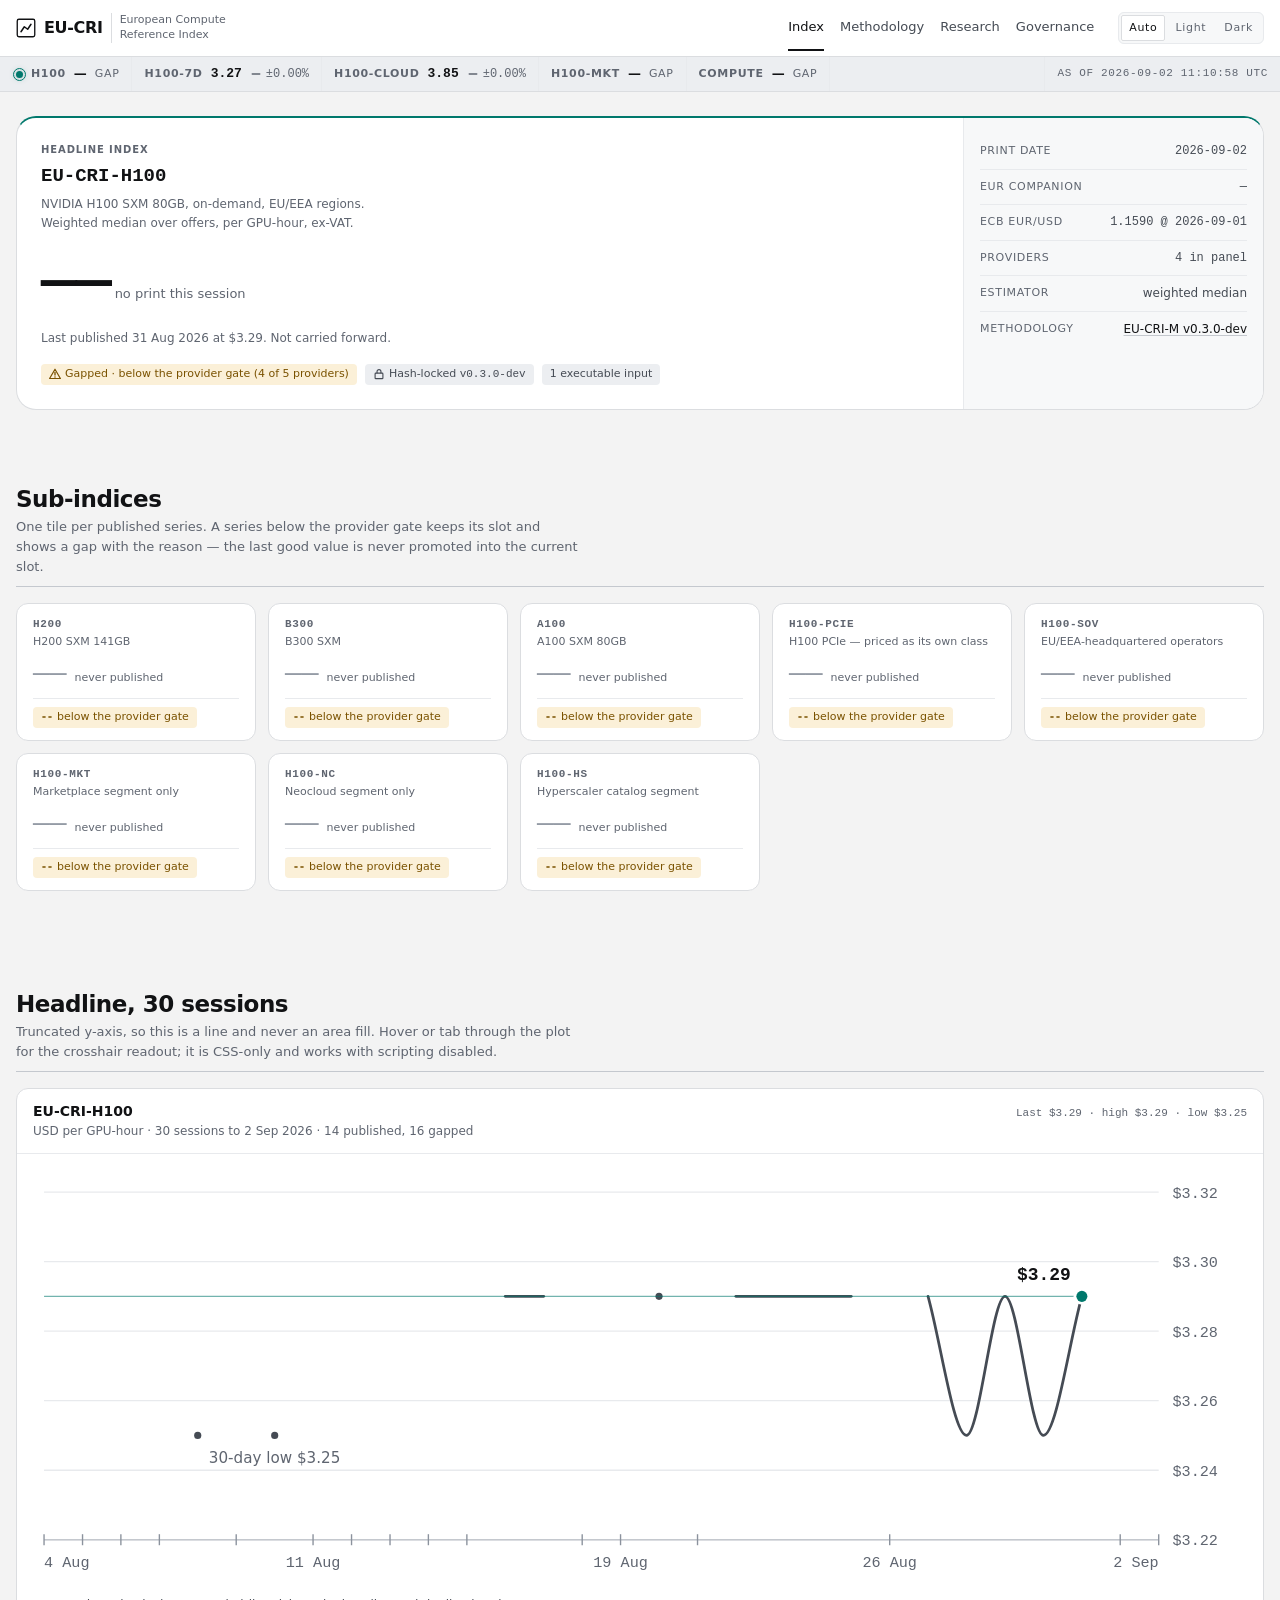
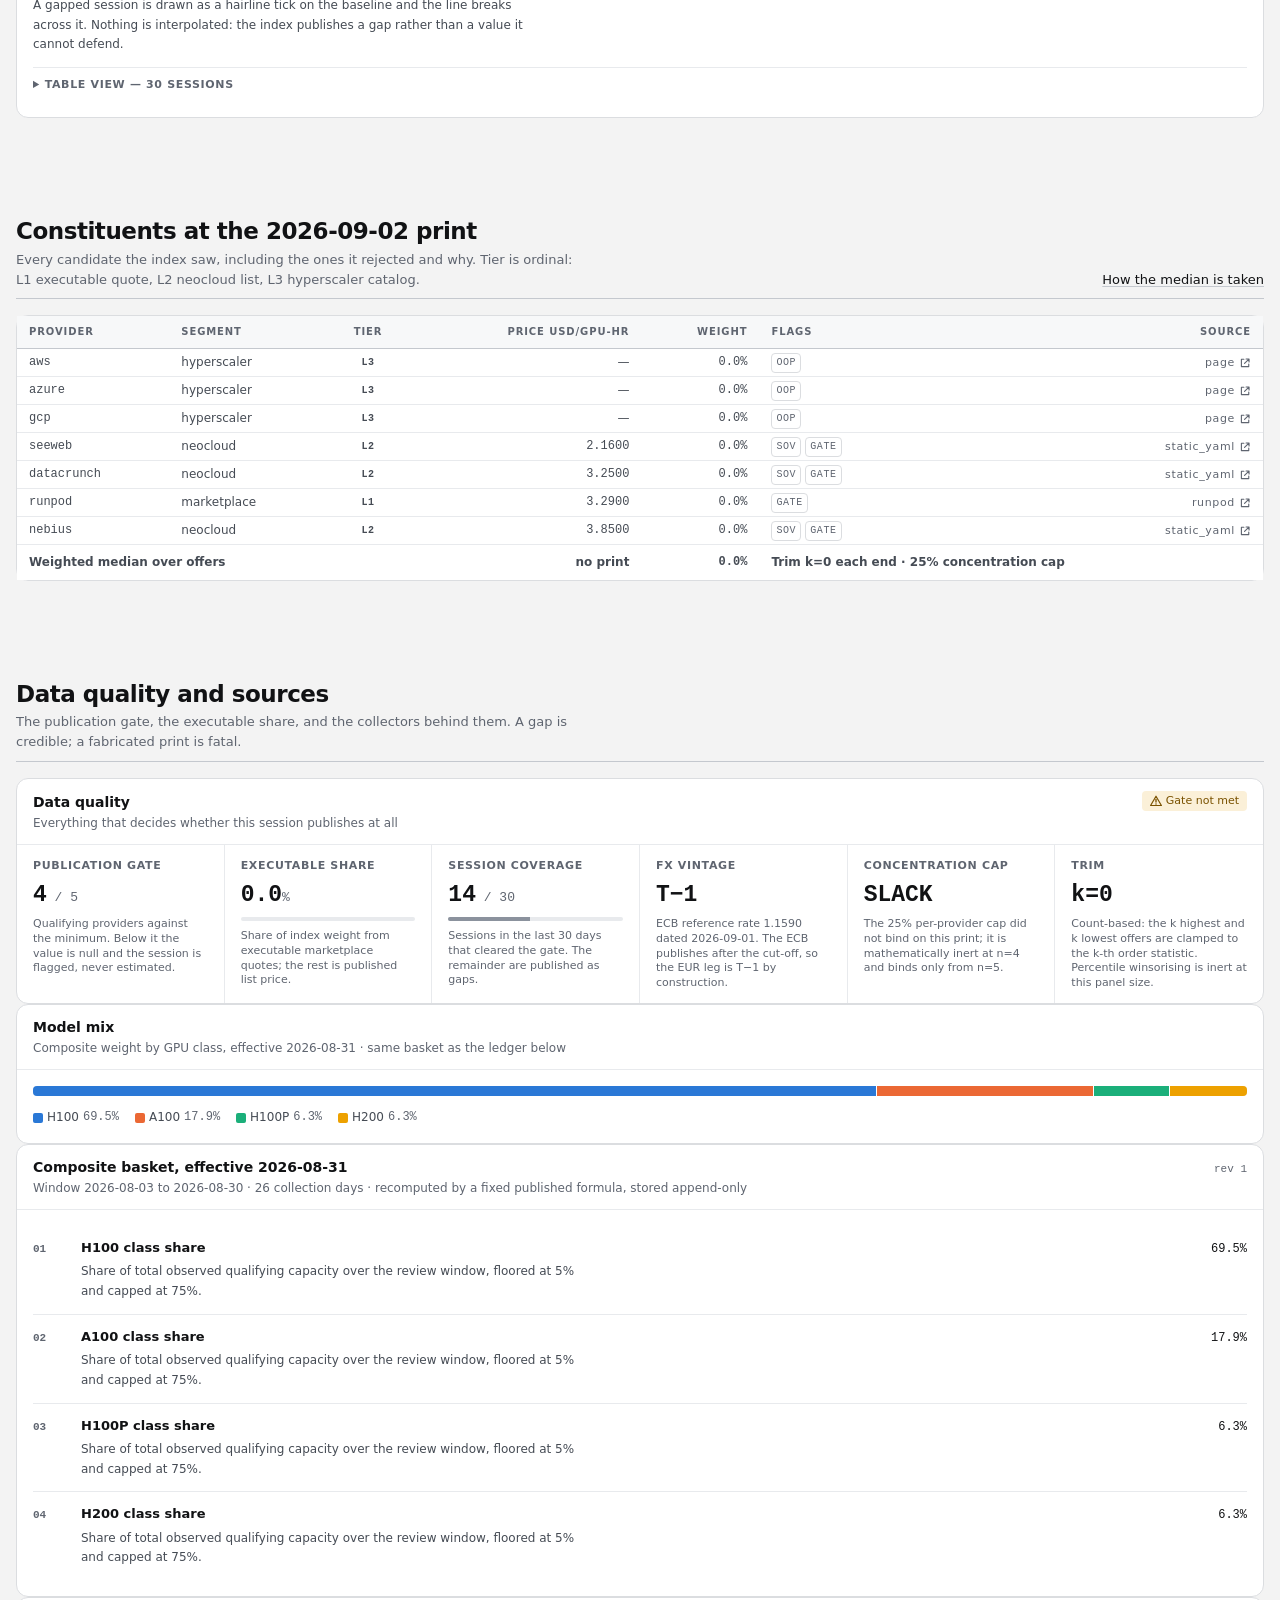
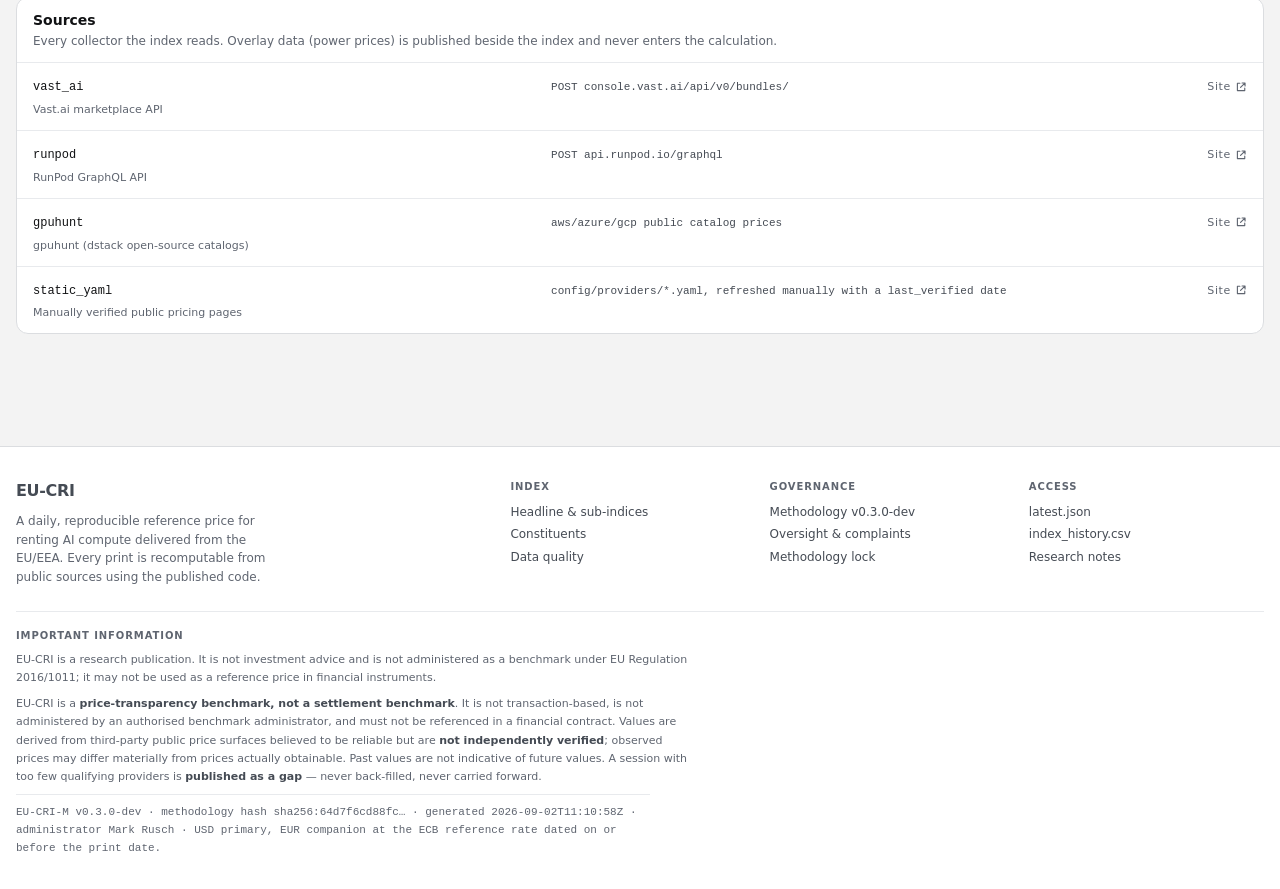
==== commit 390b68db: "daily: 2026-09-02" ====
--- a/site/index.html
+++ b/site/index.html
@@ -3,7 +3,7 @@
 <head>
 <meta charset="utf-8">
 <meta name="viewport" content="width=device-width, initial-scale=1">
-<title>EU-CRI — European Compute Reference Index — 2026-09-01</title>
+<title>EU-CRI — European Compute Reference Index — 2026-09-02</title>
 <meta name="description" content="EU-CRI: a daily, reproducible reference price for renting AI compute delivered from the EU/EEA. Weighted median over offers, published with its full constituent set.">
 <meta name="color-scheme" content="light dark">
 <meta name="theme-color" media="(prefers-color-scheme: light)" content="#f3f3f3">
@@ -1472,10 +1472,10 @@
       </div>
     </div>
   </div>
-<div class="ticker"><div class="ticker__track scroll-x" role="list" aria-label="EU-CRI series, last published values"><div class="ticker__item" role="listitem"><span class="live-dot" aria-hidden="true"></span><span class="ticker__sym">H100</span><span class="ticker__val u">&#8212;</span><span class="ticker__stamp">GAP</span></div><div class="ticker__item" role="listitem"><span class="ticker__sym">H100-7D</span><span class="ticker__val num">3.27</span><span class="delta delta--down"><svg class="ico" viewBox="0 0 16 16" width="12" height="12" aria-hidden="true" focusable="false"><path d="M8 3v9.4M3.9 8.4 8 12.7l4.1-4.3" fill="none" stroke="currentColor" stroke-width="1.9" stroke-linecap="round" stroke-linejoin="round"/></svg><span class="num">&#8722;0.08%</span></span></div><div class="ticker__item" role="listitem"><span class="ticker__sym">H100-CLOUD</span><span class="ticker__val num">3.85</span><span class="delta delta--flat"><svg class="ico" viewBox="0 0 16 16" width="12" height="12" aria-hidden="true" focusable="false"><path d="M3 8h10" fill="none" stroke="currentColor" stroke-width="1.9" stroke-linecap="round"/></svg><span class="num">&#177;0.00%</span></span></div><div class="ticker__item" role="listitem"><span class="ticker__sym">H100-MKT</span><span class="ticker__val u">&#8212;</span><span class="ticker__stamp">GAP</span></div><div class="ticker__item" role="listitem"><span class="ticker__sym">COMPUTE</span><span class="ticker__val u">&#8212;</span><span class="ticker__stamp">GAP</span></div><div class="ticker__item ticker__item--meta" role="listitem"><span class="ticker__stamp num" id="asof" data-generated="2026-09-01T11:11:01Z">AS OF 2026-09-01 11:11:01 UTC</span></div></div></div></header>
+<div class="ticker"><div class="ticker__track scroll-x" role="list" aria-label="EU-CRI series, last published values"><div class="ticker__item" role="listitem"><span class="live-dot" aria-hidden="true"></span><span class="ticker__sym">H100</span><span class="ticker__val u">&#8212;</span><span class="ticker__stamp">GAP</span></div><div class="ticker__item" role="listitem"><span class="ticker__sym">H100-7D</span><span class="ticker__val num">3.27</span><span class="delta delta--flat"><svg class="ico" viewBox="0 0 16 16" width="12" height="12" aria-hidden="true" focusable="false"><path d="M3 8h10" fill="none" stroke="currentColor" stroke-width="1.9" stroke-linecap="round"/></svg><span class="num">&#177;0.00%</span></span></div><div class="ticker__item" role="listitem"><span class="ticker__sym">H100-CLOUD</span><span class="ticker__val num">3.85</span><span class="delta delta--flat"><svg class="ico" viewBox="0 0 16 16" width="12" height="12" aria-hidden="true" focusable="false"><path d="M3 8h10" fill="none" stroke="currentColor" stroke-width="1.9" stroke-linecap="round"/></svg><span class="num">&#177;0.00%</span></span></div><div class="ticker__item" role="listitem"><span class="ticker__sym">H100-MKT</span><span class="ticker__val u">&#8212;</span><span class="ticker__stamp">GAP</span></div><div class="ticker__item" role="listitem"><span class="ticker__sym">COMPUTE</span><span class="ticker__val u">&#8212;</span><span class="ticker__stamp">GAP</span></div><div class="ticker__item ticker__item--meta" role="listitem"><span class="ticker__stamp num" id="asof" data-generated="2026-09-02T11:10:58Z">AS OF 2026-09-02 11:10:58 UTC</span></div></div></div></header>
 <main class="wrap" id="main">
   <h1 class="vh">EU-CRI — European Compute Reference Index, daily print for
-  2026-09-01</h1>
+  2026-09-02</h1>
 
   <section class="section" aria-labelledby="print-h" style="padding-block:var(--space-6)">
     <section class="print" aria-labelledby="print-h">
@@ -1490,13 +1490,13 @@
     </div>
     <div class="print__figure"><span class="print__value num" id="hero-usd" aria-label="No value published">&#8212;&#8212;</span><span class="print__unit">no print this session</span></div>
     <div class="print__row"><span class="print__vs">Last published 31 Aug 2026 at $3.29. Not carried forward.</span></div>
-    <div class="print__chips"><span class="chip chip--warning"><svg class="ico" viewBox="0 0 16 16" width="12" height="12" aria-hidden="true" focusable="false"><path d="M8 1.6 15.2 14H0.8Z" fill="none" stroke="currentColor" stroke-width="1.6" stroke-linejoin="round"/><path d="M8 6v3.4" stroke="currentColor" stroke-width="1.8" stroke-linecap="round"/><circle cx="8" cy="11.9" r="1" fill="currentColor"/></svg><span>Gapped &#183; below the provider gate (4 of 5 providers)</span></span><span class="chip chip--neutral"><svg class="ico" viewBox="0 0 16 16" width="12" height="12" aria-hidden="true" focusable="false"><rect x="2.8" y="6.9" width="10.4" height="7.3" rx="1" fill="none" stroke="currentColor" stroke-width="1.5"/><path d="M5.4 6.9V4.8a2.6 2.6 0 0 1 5.2 0v2.1" fill="none" stroke="currentColor" stroke-width="1.5"/></svg><span>Hash&#8209;locked <span class="num">v0.3.0-dev</span></span></span><span class="chip chip--neutral"><span>3 executable inputs</span></span></div>
+    <div class="print__chips"><span class="chip chip--warning"><svg class="ico" viewBox="0 0 16 16" width="12" height="12" aria-hidden="true" focusable="false"><path d="M8 1.6 15.2 14H0.8Z" fill="none" stroke="currentColor" stroke-width="1.6" stroke-linejoin="round"/><path d="M8 6v3.4" stroke="currentColor" stroke-width="1.8" stroke-linecap="round"/><circle cx="8" cy="11.9" r="1" fill="currentColor"/></svg><span>Gapped &#183; below the provider gate (4 of 5 providers)</span></span><span class="chip chip--neutral"><svg class="ico" viewBox="0 0 16 16" width="12" height="12" aria-hidden="true" focusable="false"><rect x="2.8" y="6.9" width="10.4" height="7.3" rx="1" fill="none" stroke="currentColor" stroke-width="1.5"/><path d="M5.4 6.9V4.8a2.6 2.6 0 0 1 5.2 0v2.1" fill="none" stroke="currentColor" stroke-width="1.5"/></svg><span>Hash&#8209;locked <span class="num">v0.3.0-dev</span></span></span><span class="chip chip--neutral"><span>1 executable input</span></span></div>
   </div>
   <div class="print__meta">
     <dl class="metagrid">
-      <div><dt>Print date</dt><dd class="num">2026-09-01</dd></div>
+      <div><dt>Print date</dt><dd class="num">2026-09-02</dd></div>
       <div><dt>EUR companion</dt><dd class="num">&#8212;</dd></div>
-      <div><dt>ECB EUR/USD</dt><dd class="num">1.1596 @ 2026-08-31</dd></div>
+      <div><dt>ECB EUR/USD</dt><dd class="num">1.1590 @ 2026-09-01</dd></div>
       <div><dt>Providers</dt><dd class="num">4 in panel</dd></div>
       <div><dt>Estimator</dt><dd>weighted median</dd>
       </div>
@@ -1526,12 +1526,12 @@
   <div class="card__head">
     <div><h3 class="card__title">EU&#8209;CRI&#8209;H100</h3>
     <p class="card__sub">USD per GPU-hour &#183; 30 sessions to
-    1 Sep 2026 &#183; 14 published, 16
+    2 Sep 2026 &#183; 14 published, 16
     gapped</p></div>
     <span class="card__meta num">Last $3.29 &#183; high $3.29 &#183; low $3.25</span>
   </div>
   <div class="card__body">
-    <div class="scroll-x"><svg class="chart" viewBox="0 0 880 300" role="group" aria-label="EU-CRI-H100, 30 sessions to 1 Sep 2026. 14 published, 16 gapped. Latest $3.29."><g aria-hidden="true"><line class="ch-grid" x1="8.0" y1="268.0" x2="816.0" y2="268.0"/><line class="ch-grid" x1="8.0" y1="217.6" x2="816.0" y2="217.6"/><line class="ch-grid" x1="8.0" y1="167.2" x2="816.0" y2="167.2"/><line class="ch-grid" x1="8.0" y1="116.8" x2="816.0" y2="116.8"/><line class="ch-grid" x1="8.0" y1="66.4" x2="816.0" y2="66.4"/><line class="ch-grid" x1="8.0" y1="16.0" x2="816.0" y2="16.0"/><line class="ch-axis" x1="8.0" y1="268.0" x2="816.0" y2="268.0"/></g><path class="ch-line" d="M370.2 91.6 L398.1 91.6"/><path class="ch-line" d="M537.4 91.6C546.7 91.6,555.9 91.6,565.2 91.6C574.5 91.6,583.8 91.6,593.1 91.6C602.4 91.6,611.7 91.6,621.0 91.6"/><path class="ch-line" d="M676.7 91.6C686.0 125.2,695.3 192.4,704.6 192.4C713.9 192.4,723.1 91.6,732.4 91.6C741.7 91.6,751.0 192.4,760.3 192.4C769.6 192.4,778.8 125.2,788.1 91.6"/><circle class="ch-marker-ring" cx="147.3" cy="192.4" r="4.5"/><circle cx="147.3" cy="192.4" r="2.6" fill="var(--chart-line)"/><circle class="ch-marker-ring" cx="203.0" cy="192.4" r="4.5"/><circle cx="203.0" cy="192.4" r="2.6" fill="var(--chart-line)"/><circle class="ch-marker-ring" cx="481.7" cy="91.6" r="4.5"/><circle cx="481.7" cy="91.6" r="2.6" fill="var(--chart-line)"/><g aria-hidden="true"><line class="ch-gapmark" x1="8.0" y1="264.0" x2="8.0" y2="272.0"/><line class="ch-gapmark" x1="35.9" y1="264.0" x2="35.9" y2="272.0"/><line class="ch-gapmark" x1="63.7" y1="264.0" x2="63.7" y2="272.0"/><line class="ch-gapmark" x1="91.6" y1="264.0" x2="91.6" y2="272.0"/><line class="ch-gapmark" x1="119.4" y1="264.0" x2="119.4" y2="272.0"/><line class="ch-gapmark" x1="175.2" y1="264.0" x2="175.2" y2="272.0"/><line class="ch-gapmark" x1="230.9" y1="264.0" x2="230.9" y2="272.0"/><line class="ch-gapmark" x1="258.8" y1="264.0" x2="258.8" y2="272.0"/><line class="ch-gapmark" x1="286.6" y1="264.0" x2="286.6" y2="272.0"/><line class="ch-gapmark" x1="314.5" y1="264.0" x2="314.5" y2="272.0"/><line class="ch-gapmark" x1="342.3" y1="264.0" x2="342.3" y2="272.0"/><line class="ch-gapmark" x1="425.9" y1="264.0" x2="425.9" y2="272.0"/><line class="ch-gapmark" x1="453.8" y1="264.0" x2="453.8" y2="272.0"/><line class="ch-gapmark" x1="509.5" y1="264.0" x2="509.5" y2="272.0"/><line class="ch-gapmark" x1="648.8" y1="264.0" x2="648.8" y2="272.0"/><line class="ch-gapmark" x1="816.0" y1="264.0" x2="816.0" y2="272.0"/><text class="ch-tick" x="826" y="272.0">$3.22</text><text class="ch-tick" x="826" y="221.6">$3.24</text><text class="ch-tick" x="826" y="171.2">$3.26</text><text class="ch-tick" x="826" y="120.8">$3.28</text><text class="ch-tick" x="826" y="70.4">$3.30</text><text class="ch-tick" x="826" y="20.0">$3.32</text><text class="ch-tick" x="8.0" y="288" text-anchor="start">3 Aug</text><text class="ch-tick" x="203.0" y="288" text-anchor="middle">10 Aug</text><text class="ch-tick" x="425.9" y="288" text-anchor="middle">18 Aug</text><text class="ch-tick" x="621.0" y="288" text-anchor="middle">25 Aug</text><text class="ch-tick" x="816.0" y="288" text-anchor="end">1 Sep</text><text class="ch-cur" x="780.1" y="79.6" text-anchor="end">$3.29</text><text class="ch-note" x="155.3" y="212.4" text-anchor="start">30-day low $3.25</text></g><line class="ch-marker-rule" x1="8.0" y1="91.6" x2="788.1" y2="91.6"/><circle class="ch-marker-ring" cx="788.1" cy="91.6" r="6"/><circle class="ch-marker" cx="788.1" cy="91.6" r="4"/><g class="hp-layer"><g class="hp" tabindex="0" role="img" aria-label="8 Aug 2026: $3.25 per GPU-hour"><line class="hp-cross" x1="147.3" y1="16.0" x2="147.3" y2="268.0"/><circle class="hp-dot" cx="147.3" cy="192.4" r="4.5"/><g class="hp-tip" transform="translate(159.3 168.4)"><rect class="hp-box" width="152" height="46" rx="3"/><line class="hp-key" x1="11" y1="18" x2="25" y2="18"/><text class="hp-val" x="31" y="22">$3.25</text><text class="hp-lab" x="11" y="37">8 Aug 2026</text></g><rect class="hp-hit" x="133.4" y="16.0" width="27.9" height="252.0"/></g><g class="hp" tabindex="0" role="img" aria-label="10 Aug 2026: $3.25 per GPU-hour"><line class="hp-cross" x1="203.0" y1="16.0" x2="203.0" y2="268.0"/><circle class="hp-dot" cx="203.0" cy="192.4" r="4.5"/><g class="hp-tip" transform="translate(215.0 168.4)"><rect class="hp-box" width="152" height="46" rx="3"/><line class="hp-key" x1="11" y1="18" x2="25" y2="18"/><text class="hp-val" x="31" y="22">$3.25</text><text class="hp-lab" x="11" y="37">10 Aug 2026</text></g><rect class="hp-hit" x="189.1" y="16.0" width="27.9" height="252.0"/></g><g class="hp" tabindex="0" role="img" aria-label="16 Aug 2026: $3.29 per GPU-hour"><line class="hp-cross" x1="370.2" y1="16.0" x2="370.2" y2="268.0"/><circle class="hp-dot" cx="370.2" cy="91.6" r="4.5"/><g class="hp-tip" transform="translate(382.2 67.6)"><rect class="hp-box" width="152" height="46" rx="3"/><line class="hp-key" x1="11" y1="18" x2="25" y2="18"/><text class="hp-val" x="31" y="22">$3.29</text><text class="hp-lab" x="11" y="37">16 Aug 2026</text></g><rect class="hp-hit" x="356.3" y="16.0" width="27.9" height="252.0"/></g><g class="hp" tabindex="0" role="img" aria-label="17 Aug 2026: $3.29 per GPU-hour"><line class="hp-cross" x1="398.1" y1="16.0" x2="398.1" y2="268.0"/><circle class="hp-dot" cx="398.1" cy="91.6" r="4.5"/><g class="hp-tip" transform="translate(410.1 67.6)"><rect class="hp-box" width="152" height="46" rx="3"/><line class="hp-key" x1="11" y1="18" x2="25" y2="18"/><text class="hp-val" x="31" y="22">$3.29</text><text class="hp-lab" x="11" y="37">17 Aug 2026</text></g><rect class="hp-hit" x="384.2" y="16.0" width="27.9" height="252.0"/></g><g class="hp" tabindex="0" role="img" aria-label="20 Aug 2026: $3.29 per GPU-hour"><line class="hp-cross" x1="481.7" y1="16.0" x2="481.7" y2="268.0"/><circle class="hp-dot" cx="481.7" cy="91.6" r="4.5"/><g class="hp-tip" transform="translate(493.7 67.6)"><rect class="hp-box" width="152" height="46" rx="3"/><line class="hp-key" x1="11" y1="18" x2="25" y2="18"/><text class="hp-val" x="31" y="22">$3.29</text><text class="hp-lab" x="11" y="37">20 Aug 2026</text></g><rect class="hp-hit" x="467.8" y="16.0" width="27.9" height="252.0"/></g><g class="hp" tabindex="0" role="img" aria-label="22 Aug 2026: $3.29 per GPU-hour"><line class="hp-cross" x1="537.4" y1="16.0" x2="537.4" y2="268.0"/><circle class="hp-dot" cx="537.4" cy="91.6" r="4.5"/><g class="hp-tip" transform="translate(549.4 67.6)"><rect class="hp-box" width="152" height="46" rx="3"/><line class="hp-key" x1="11" y1="18" x2="25" y2="18"/><text class="hp-val" x="31" y="22">$3.29</text><text class="hp-lab" x="11" y="37">22 Aug 2026</text></g><rect class="hp-hit" x="523.5" y="16.0" width="27.9" height="252.0"/></g><g class="hp" tabindex="0" role="img" aria-label="23 Aug 2026: $3.29 per GPU-hour"><line class="hp-cross" x1="565.2" y1="16.0" x2="565.2" y2="268.0"/><circle class="hp-dot" cx="565.2" cy="91.6" r="4.5"/><g class="hp-tip" transform="translate(577.2 67.6)"><rect class="hp-box" width="152" height="46" rx="3"/><line class="hp-key" x1="11" y1="18" x2="25" y2="18"/><text class="hp-val" x="31" y="22">$3.29</text><text class="hp-lab" x="11" y="37">23 Aug 2026</text></g><rect class="hp-hit" x="551.3" y="16.0" width="27.9" height="252.0"/></g><g class="hp" tabindex="0" role="img" aria-label="24 Aug 2026: $3.29 per GPU-hour"><line class="hp-cross" x1="593.1" y1="16.0" x2="593.1" y2="268.0"/><circle class="hp-dot" cx="593.1" cy="91.6" r="4.5"/><g class="hp-tip" transform="translate(605.1 67.6)"><rect class="hp-box" width="152" height="46" rx="3"/><line class="hp-key" x1="11" y1="18" x2="25" y2="18"/><text class="hp-val" x="31" y="22">$3.29</text><text class="hp-lab" x="11" y="37">24 Aug 2026</text></g><rect class="hp-hit" x="579.2" y="16.0" width="27.9" height="252.0"/></g><g class="hp" tabindex="0" role="img" aria-label="25 Aug 2026: $3.29 per GPU-hour"><line class="hp-cross" x1="621.0" y1="16.0" x2="621.0" y2="268.0"/><circle class="hp-dot" cx="621.0" cy="91.6" r="4.5"/><g class="hp-tip" transform="translate(633.0 67.6)"><rect class="hp-box" width="152" height="46" rx="3"/><line class="hp-key" x1="11" y1="18" x2="25" y2="18"/><text class="hp-val" x="31" y="22">$3.29</text><text class="hp-lab" x="11" y="37">25 Aug 2026</text></g><rect class="hp-hit" x="607.1" y="16.0" width="27.9" height="252.0"/></g><g class="hp" tabindex="0" role="img" aria-label="27 Aug 2026: $3.29 per GPU-hour"><line class="hp-cross" x1="676.7" y1="16.0" x2="676.7" y2="268.0"/><circle class="hp-dot" cx="676.7" cy="91.6" r="4.5"/><g class="hp-tip" transform="translate(512.7 67.6)"><rect class="hp-box" width="152" height="46" rx="3"/><line class="hp-key" x1="11" y1="18" x2="25" y2="18"/><text class="hp-val" x="31" y="22">$3.29</text><text class="hp-lab" x="11" y="37">27 Aug 2026</text></g><rect class="hp-hit" x="662.8" y="16.0" width="27.9" height="252.0"/></g><g class="hp" tabindex="0" role="img" aria-label="28 Aug 2026: $3.25 per GPU-hour"><line class="hp-cross" x1="704.6" y1="16.0" x2="704.6" y2="268.0"/><circle class="hp-dot" cx="704.6" cy="192.4" r="4.5"/><g class="hp-tip" transform="translate(540.6 168.4)"><rect class="hp-box" width="152" height="46" rx="3"/><line class="hp-key" x1="11" y1="18" x2="25" y2="18"/><text class="hp-val" x="31" y="22">$3.25</text><text class="hp-lab" x="11" y="37">28 Aug 2026</text></g><rect class="hp-hit" x="690.7" y="16.0" width="27.9" height="252.0"/></g><g class="hp" tabindex="0" role="img" aria-label="29 Aug 2026: $3.29 per GPU-hour"><line class="hp-cross" x1="732.4" y1="16.0" x2="732.4" y2="268.0"/><circle class="hp-dot" cx="732.4" cy="91.6" r="4.5"/><g class="hp-tip" transform="translate(568.4 67.6)"><rect class="hp-box" width="152" height="46" rx="3"/><line class="hp-key" x1="11" y1="18" x2="25" y2="18"/><text class="hp-val" x="31" y="22">$3.29</text><text class="hp-lab" x="11" y="37">29 Aug 2026</text></g><rect class="hp-hit" x="718.5" y="16.0" width="27.9" height="252.0"/></g><g class="hp" tabindex="0" role="img" aria-label="30 Aug 2026: $3.25 per GPU-hour"><line class="hp-cross" x1="760.3" y1="16.0" x2="760.3" y2="268.0"/><circle class="hp-dot" cx="760.3" cy="192.4" r="4.5"/><g class="hp-tip" transform="translate(596.3 168.4)"><rect class="hp-box" width="152" height="46" rx="3"/><line class="hp-key" x1="11" y1="18" x2="25" y2="18"/><text class="hp-val" x="31" y="22">$3.25</text><text class="hp-lab" x="11" y="37">30 Aug 2026</text></g><rect class="hp-hit" x="746.4" y="16.0" width="27.9" height="252.0"/></g><g class="hp" tabindex="0" role="img" aria-label="31 Aug 2026: $3.29 per GPU-hour"><line class="hp-cross" x1="788.1" y1="16.0" x2="788.1" y2="268.0"/><circle class="hp-dot" cx="788.1" cy="91.6" r="4.5"/><g class="hp-tip" transform="translate(624.1 67.6)"><rect class="hp-box" width="152" height="46" rx="3"/><line class="hp-key" x1="11" y1="18" x2="25" y2="18"/><text class="hp-val" x="31" y="22">$3.29</text><text class="hp-lab" x="11" y="37">31 Aug 2026</text></g><rect class="hp-hit" x="774.2" y="16.0" width="27.9" height="252.0"/></g></g></svg></div>
+    <div class="scroll-x"><svg class="chart" viewBox="0 0 880 300" role="group" aria-label="EU-CRI-H100, 30 sessions to 2 Sep 2026. 14 published, 16 gapped. Latest $3.29."><g aria-hidden="true"><line class="ch-grid" x1="8.0" y1="268.0" x2="816.0" y2="268.0"/><line class="ch-grid" x1="8.0" y1="217.6" x2="816.0" y2="217.6"/><line class="ch-grid" x1="8.0" y1="167.2" x2="816.0" y2="167.2"/><line class="ch-grid" x1="8.0" y1="116.8" x2="816.0" y2="116.8"/><line class="ch-grid" x1="8.0" y1="66.4" x2="816.0" y2="66.4"/><line class="ch-grid" x1="8.0" y1="16.0" x2="816.0" y2="16.0"/><line class="ch-axis" x1="8.0" y1="268.0" x2="816.0" y2="268.0"/></g><path class="ch-line" d="M342.3 91.6 L370.2 91.6"/><path class="ch-line" d="M509.5 91.6C518.8 91.6,528.1 91.6,537.4 91.6C546.7 91.6,555.9 91.6,565.2 91.6C574.5 91.6,583.8 91.6,593.1 91.6"/><path class="ch-line" d="M648.8 91.6C658.1 125.2,667.4 192.4,676.7 192.4C686.0 192.4,695.3 91.6,704.6 91.6C713.9 91.6,723.1 192.4,732.4 192.4C741.7 192.4,751.0 125.2,760.3 91.6"/><circle class="ch-marker-ring" cx="119.4" cy="192.4" r="4.5"/><circle cx="119.4" cy="192.4" r="2.6" fill="var(--chart-line)"/><circle class="ch-marker-ring" cx="175.2" cy="192.4" r="4.5"/><circle cx="175.2" cy="192.4" r="2.6" fill="var(--chart-line)"/><circle class="ch-marker-ring" cx="453.8" cy="91.6" r="4.5"/><circle cx="453.8" cy="91.6" r="2.6" fill="var(--chart-line)"/><g aria-hidden="true"><line class="ch-gapmark" x1="8.0" y1="264.0" x2="8.0" y2="272.0"/><line class="ch-gapmark" x1="35.9" y1="264.0" x2="35.9" y2="272.0"/><line class="ch-gapmark" x1="63.7" y1="264.0" x2="63.7" y2="272.0"/><line class="ch-gapmark" x1="91.6" y1="264.0" x2="91.6" y2="272.0"/><line class="ch-gapmark" x1="147.3" y1="264.0" x2="147.3" y2="272.0"/><line class="ch-gapmark" x1="203.0" y1="264.0" x2="203.0" y2="272.0"/><line class="ch-gapmark" x1="230.9" y1="264.0" x2="230.9" y2="272.0"/><line class="ch-gapmark" x1="258.8" y1="264.0" x2="258.8" y2="272.0"/><line class="ch-gapmark" x1="286.6" y1="264.0" x2="286.6" y2="272.0"/><line class="ch-gapmark" x1="314.5" y1="264.0" x2="314.5" y2="272.0"/><line class="ch-gapmark" x1="398.1" y1="264.0" x2="398.1" y2="272.0"/><line class="ch-gapmark" x1="425.9" y1="264.0" x2="425.9" y2="272.0"/><line class="ch-gapmark" x1="481.7" y1="264.0" x2="481.7" y2="272.0"/><line class="ch-gapmark" x1="621.0" y1="264.0" x2="621.0" y2="272.0"/><line class="ch-gapmark" x1="788.1" y1="264.0" x2="788.1" y2="272.0"/><line class="ch-gapmark" x1="816.0" y1="264.0" x2="816.0" y2="272.0"/><text class="ch-tick" x="826" y="272.0">$3.22</text><text class="ch-tick" x="826" y="221.6">$3.24</text><text class="ch-tick" x="826" y="171.2">$3.26</text><text class="ch-tick" x="826" y="120.8">$3.28</text><text class="ch-tick" x="826" y="70.4">$3.30</text><text class="ch-tick" x="826" y="20.0">$3.32</text><text class="ch-tick" x="8.0" y="288" text-anchor="start">4 Aug</text><text class="ch-tick" x="203.0" y="288" text-anchor="middle">11 Aug</text><text class="ch-tick" x="425.9" y="288" text-anchor="middle">19 Aug</text><text class="ch-tick" x="621.0" y="288" text-anchor="middle">26 Aug</text><text class="ch-tick" x="816.0" y="288" text-anchor="end">2 Sep</text><text class="ch-cur" x="752.3" y="79.6" text-anchor="end">$3.29</text><text class="ch-note" x="127.4" y="212.4" text-anchor="start">30-day low $3.25</text></g><line class="ch-marker-rule" x1="8.0" y1="91.6" x2="760.3" y2="91.6"/><circle class="ch-marker-ring" cx="760.3" cy="91.6" r="6"/><circle class="ch-marker" cx="760.3" cy="91.6" r="4"/><g class="hp-layer"><g class="hp" tabindex="0" role="img" aria-label="8 Aug 2026: $3.25 per GPU-hour"><line class="hp-cross" x1="119.4" y1="16.0" x2="119.4" y2="268.0"/><circle class="hp-dot" cx="119.4" cy="192.4" r="4.5"/><g class="hp-tip" transform="translate(131.4 168.4)"><rect class="hp-box" width="152" height="46" rx="3"/><line class="hp-key" x1="11" y1="18" x2="25" y2="18"/><text class="hp-val" x="31" y="22">$3.25</text><text class="hp-lab" x="11" y="37">8 Aug 2026</text></g><rect class="hp-hit" x="105.5" y="16.0" width="27.9" height="252.0"/></g><g class="hp" tabindex="0" role="img" aria-label="10 Aug 2026: $3.25 per GPU-hour"><line class="hp-cross" x1="175.2" y1="16.0" x2="175.2" y2="268.0"/><circle class="hp-dot" cx="175.2" cy="192.4" r="4.5"/><g class="hp-tip" transform="translate(187.2 168.4)"><rect class="hp-box" width="152" height="46" rx="3"/><line class="hp-key" x1="11" y1="18" x2="25" y2="18"/><text class="hp-val" x="31" y="22">$3.25</text><text class="hp-lab" x="11" y="37">10 Aug 2026</text></g><rect class="hp-hit" x="161.3" y="16.0" width="27.9" height="252.0"/></g><g class="hp" tabindex="0" role="img" aria-label="16 Aug 2026: $3.29 per GPU-hour"><line class="hp-cross" x1="342.3" y1="16.0" x2="342.3" y2="268.0"/><circle class="hp-dot" cx="342.3" cy="91.6" r="4.5"/><g class="hp-tip" transform="translate(354.3 67.6)"><rect class="hp-box" width="152" height="46" rx="3"/><line class="hp-key" x1="11" y1="18" x2="25" y2="18"/><text class="hp-val" x="31" y="22">$3.29</text><text class="hp-lab" x="11" y="37">16 Aug 2026</text></g><rect class="hp-hit" x="328.4" y="16.0" width="27.9" height="252.0"/></g><g class="hp" tabindex="0" role="img" aria-label="17 Aug 2026: $3.29 per GPU-hour"><line class="hp-cross" x1="370.2" y1="16.0" x2="370.2" y2="268.0"/><circle class="hp-dot" cx="370.2" cy="91.6" r="4.5"/><g class="hp-tip" transform="translate(382.2 67.6)"><rect class="hp-box" width="152" height="46" rx="3"/><line class="hp-key" x1="11" y1="18" x2="25" y2="18"/><text class="hp-val" x="31" y="22">$3.29</text><text class="hp-lab" x="11" y="37">17 Aug 2026</text></g><rect class="hp-hit" x="356.3" y="16.0" width="27.9" height="252.0"/></g><g class="hp" tabindex="0" role="img" aria-label="20 Aug 2026: $3.29 per GPU-hour"><line class="hp-cross" x1="453.8" y1="16.0" x2="453.8" y2="268.0"/><circle class="hp-dot" cx="453.8" cy="91.6" r="4.5"/><g class="hp-tip" transform="translate(465.8 67.6)"><rect class="hp-box" width="152" height="46" rx="3"/><line class="hp-key" x1="11" y1="18" x2="25" y2="18"/><text class="hp-val" x="31" y="22">$3.29</text><text class="hp-lab" x="11" y="37">20 Aug 2026</text></g><rect class="hp-hit" x="439.9" y="16.0" width="27.9" height="252.0"/></g><g class="hp" tabindex="0" role="img" aria-label="22 Aug 2026: $3.29 per GPU-hour"><line class="hp-cross" x1="509.5" y1="16.0" x2="509.5" y2="268.0"/><circle class="hp-dot" cx="509.5" cy="91.6" r="4.5"/><g class="hp-tip" transform="translate(521.5 67.6)"><rect class="hp-box" width="152" height="46" rx="3"/><line class="hp-key" x1="11" y1="18" x2="25" y2="18"/><text class="hp-val" x="31" y="22">$3.29</text><text class="hp-lab" x="11" y="37">22 Aug 2026</text></g><rect class="hp-hit" x="495.6" y="16.0" width="27.9" height="252.0"/></g><g class="hp" tabindex="0" role="img" aria-label="23 Aug 2026: $3.29 per GPU-hour"><line class="hp-cross" x1="537.4" y1="16.0" x2="537.4" y2="268.0"/><circle class="hp-dot" cx="537.4" cy="91.6" r="4.5"/><g class="hp-tip" transform="translate(549.4 67.6)"><rect class="hp-box" width="152" height="46" rx="3"/><line class="hp-key" x1="11" y1="18" x2="25" y2="18"/><text class="hp-val" x="31" y="22">$3.29</text><text class="hp-lab" x="11" y="37">23 Aug 2026</text></g><rect class="hp-hit" x="523.5" y="16.0" width="27.9" height="252.0"/></g><g class="hp" tabindex="0" role="img" aria-label="24 Aug 2026: $3.29 per GPU-hour"><line class="hp-cross" x1="565.2" y1="16.0" x2="565.2" y2="268.0"/><circle class="hp-dot" cx="565.2" cy="91.6" r="4.5"/><g class="hp-tip" transform="translate(577.2 67.6)"><rect class="hp-box" width="152" height="46" rx="3"/><line class="hp-key" x1="11" y1="18" x2="25" y2="18"/><text class="hp-val" x="31" y="22">$3.29</text><text class="hp-lab" x="11" y="37">24 Aug 2026</text></g><rect class="hp-hit" x="551.3" y="16.0" width="27.9" height="252.0"/></g><g class="hp" tabindex="0" role="img" aria-label="25 Aug 2026: $3.29 per GPU-hour"><line class="hp-cross" x1="593.1" y1="16.0" x2="593.1" y2="268.0"/><circle class="hp-dot" cx="593.1" cy="91.6" r="4.5"/><g class="hp-tip" transform="translate(605.1 67.6)"><rect class="hp-box" width="152" height="46" rx="3"/><line class="hp-key" x1="11" y1="18" x2="25" y2="18"/><text class="hp-val" x="31" y="22">$3.29</text><text class="hp-lab" x="11" y="37">25 Aug 2026</text></g><rect class="hp-hit" x="579.2" y="16.0" width="27.9" height="252.0"/></g><g class="hp" tabindex="0" role="img" aria-label="27 Aug 2026: $3.29 per GPU-hour"><line class="hp-cross" x1="648.8" y1="16.0" x2="648.8" y2="268.0"/><circle class="hp-dot" cx="648.8" cy="91.6" r="4.5"/><g class="hp-tip" transform="translate(484.8 67.6)"><rect class="hp-box" width="152" height="46" rx="3"/><line class="hp-key" x1="11" y1="18" x2="25" y2="18"/><text class="hp-val" x="31" y="22">$3.29</text><text class="hp-lab" x="11" y="37">27 Aug 2026</text></g><rect class="hp-hit" x="634.9" y="16.0" width="27.9" height="252.0"/></g><g class="hp" tabindex="0" role="img" aria-label="28 Aug 2026: $3.25 per GPU-hour"><line class="hp-cross" x1="676.7" y1="16.0" x2="676.7" y2="268.0"/><circle class="hp-dot" cx="676.7" cy="192.4" r="4.5"/><g class="hp-tip" transform="translate(512.7 168.4)"><rect class="hp-box" width="152" height="46" rx="3"/><line class="hp-key" x1="11" y1="18" x2="25" y2="18"/><text class="hp-val" x="31" y="22">$3.25</text><text class="hp-lab" x="11" y="37">28 Aug 2026</text></g><rect class="hp-hit" x="662.8" y="16.0" width="27.9" height="252.0"/></g><g class="hp" tabindex="0" role="img" aria-label="29 Aug 2026: $3.29 per GPU-hour"><line class="hp-cross" x1="704.6" y1="16.0" x2="704.6" y2="268.0"/><circle class="hp-dot" cx="704.6" cy="91.6" r="4.5"/><g class="hp-tip" transform="translate(540.6 67.6)"><rect class="hp-box" width="152" height="46" rx="3"/><line class="hp-key" x1="11" y1="18" x2="25" y2="18"/><text class="hp-val" x="31" y="22">$3.29</text><text class="hp-lab" x="11" y="37">29 Aug 2026</text></g><rect class="hp-hit" x="690.7" y="16.0" width="27.9" height="252.0"/></g><g class="hp" tabindex="0" role="img" aria-label="30 Aug 2026: $3.25 per GPU-hour"><line class="hp-cross" x1="732.4" y1="16.0" x2="732.4" y2="268.0"/><circle class="hp-dot" cx="732.4" cy="192.4" r="4.5"/><g class="hp-tip" transform="translate(568.4 168.4)"><rect class="hp-box" width="152" height="46" rx="3"/><line class="hp-key" x1="11" y1="18" x2="25" y2="18"/><text class="hp-val" x="31" y="22">$3.25</text><text class="hp-lab" x="11" y="37">30 Aug 2026</text></g><rect class="hp-hit" x="718.5" y="16.0" width="27.9" height="252.0"/></g><g class="hp" tabindex="0" role="img" aria-label="31 Aug 2026: $3.29 per GPU-hour"><line class="hp-cross" x1="760.3" y1="16.0" x2="760.3" y2="268.0"/><circle class="hp-dot" cx="760.3" cy="91.6" r="4.5"/><g class="hp-tip" transform="translate(596.3 67.6)"><rect class="hp-box" width="152" height="46" rx="3"/><line class="hp-key" x1="11" y1="18" x2="25" y2="18"/><text class="hp-val" x="31" y="22">$3.29</text><text class="hp-lab" x="11" y="37">31 Aug 2026</text></g><rect class="hp-hit" x="746.4" y="16.0" width="27.9" height="252.0"/></g></g></svg></div>
     <p class="ledger__d" style="margin-top:var(--space-4)">A gapped session is drawn as a
     hairline tick on the baseline and the line breaks across it. Nothing is interpolated:
     the index publishes a gap rather than a value it cannot defend.</p>
@@ -1539,7 +1539,7 @@
       <div class="tableview__scroll"><table><caption class="vh">Every session in the window,
       published or gapped</caption><thead><tr><th scope="col">Session</th>
       <th scope="col" class="ta-r">USD/GPU-hr</th><th scope="col">State</th></tr></thead>
-      <tbody><tr><td class="num">3 Aug 2026</td><td class="num ta-r u">&#8212;</td><td>gap &#183; below the provider gate · revised</td></tr><tr><td class="num">4 Aug 2026</td><td class="num ta-r u">&#8212;</td><td>gap &#183; below the provider gate · revised</td></tr><tr><td class="num">5 Aug 2026</td><td class="num ta-r u">&#8212;</td><td>gap &#183; below the provider gate · revised</td></tr><tr><td class="num">6 Aug 2026</td><td class="num ta-r u">&#8212;</td><td>gap &#183; below the provider gate · revised</td></tr><tr><td class="num">7 Aug 2026</td><td class="num ta-r u">&#8212;</td><td>gap &#183; below the provider gate · revised</td></tr><tr><td class="num">8 Aug 2026</td><td class="num ta-r">3.25</td><td>published</td></tr><tr><td class="num">9 Aug 2026</td><td class="num ta-r u">&#8212;</td><td>gap &#183; below the provider gate · revised</td></tr><tr><td class="num">10 Aug 2026</td><td class="num ta-r">3.25</td><td>published</td></tr><tr><td class="num">11 Aug 2026</td><td class="num ta-r u">&#8212;</td><td>gap &#183; below the provider gate · revised</td></tr><tr><td class="num">12 Aug 2026</td><td class="num ta-r u">&#8212;</td><td>gap &#183; below the provider gate · revised</td></tr><tr><td class="num">13 Aug 2026</td><td class="num ta-r u">&#8212;</td><td>gap &#183; below the provider gate · revised</td></tr><tr><td class="num">14 Aug 2026</td><td class="num ta-r u">&#8212;</td><td>gap &#183; below the provider gate · revised</td></tr><tr><td class="num">15 Aug 2026</td><td class="num ta-r u">&#8212;</td><td>gap &#183; below the provider gate · revised</td></tr><tr><td class="num">16 Aug 2026</td><td class="num ta-r">3.29</td><td>published</td></tr><tr><td class="num">17 Aug 2026</td><td class="num ta-r">3.29</td><td>published</td></tr><tr><td class="num">18 Aug 2026</td><td class="num ta-r u">&#8212;</td><td>gap &#183; below the provider gate</td></tr><tr><td class="num">19 Aug 2026</td><td class="num ta-r u">&#8212;</td><td>gap &#183; below the provider gate</td></tr><tr><td class="num">20 Aug 2026</td><td class="num ta-r">3.29</td><td>published</td></tr><tr><td class="num">21 Aug 2026</td><td class="num ta-r u">&#8212;</td><td>gap &#183; below the provider gate</td></tr><tr><td class="num">22 Aug 2026</td><td class="num ta-r">3.29</td><td>published</td></tr><tr><td class="num">23 Aug 2026</td><td class="num ta-r">3.29</td><td>published</td></tr><tr><td class="num">24 Aug 2026</td><td class="num ta-r">3.29</td><td>published</td></tr><tr><td class="num">25 Aug 2026</td><td class="num ta-r">3.29</td><td>published</td></tr><tr><td class="num">26 Aug 2026</td><td class="num ta-r u">&#8212;</td><td>gap &#183; below the provider gate</td></tr><tr><td class="num">27 Aug 2026</td><td class="num ta-r">3.29</td><td>published</td></tr><tr><td class="num">28 Aug 2026</td><td class="num ta-r">3.25</td><td>published</td></tr><tr><td class="num">29 Aug 2026</td><td class="num ta-r">3.29</td><td>published</td></tr><tr><td class="num">30 Aug 2026</td><td class="num ta-r">3.25</td><td>published</td></tr><tr><td class="num">31 Aug 2026</td><td class="num ta-r">3.29</td><td>published</td></tr><tr><td class="num">1 Sep 2026</td><td class="num ta-r u">&#8212;</td><td>gap &#183; below the provider gate</td></tr></tbody></table></div>
+      <tbody><tr><td class="num">4 Aug 2026</td><td class="num ta-r u">&#8212;</td><td>gap &#183; below the provider gate · revised</td></tr><tr><td class="num">5 Aug 2026</td><td class="num ta-r u">&#8212;</td><td>gap &#183; below the provider gate · revised</td></tr><tr><td class="num">6 Aug 2026</td><td class="num ta-r u">&#8212;</td><td>gap &#183; below the provider gate · revised</td></tr><tr><td class="num">7 Aug 2026</td><td class="num ta-r u">&#8212;</td><td>gap &#183; below the provider gate · revised</td></tr><tr><td class="num">8 Aug 2026</td><td class="num ta-r">3.25</td><td>published</td></tr><tr><td class="num">9 Aug 2026</td><td class="num ta-r u">&#8212;</td><td>gap &#183; below the provider gate · revised</td></tr><tr><td class="num">10 Aug 2026</td><td class="num ta-r">3.25</td><td>published</td></tr><tr><td class="num">11 Aug 2026</td><td class="num ta-r u">&#8212;</td><td>gap &#183; below the provider gate · revised</td></tr><tr><td class="num">12 Aug 2026</td><td class="num ta-r u">&#8212;</td><td>gap &#183; below the provider gate · revised</td></tr><tr><td class="num">13 Aug 2026</td><td class="num ta-r u">&#8212;</td><td>gap &#183; below the provider gate · revised</td></tr><tr><td class="num">14 Aug 2026</td><td class="num ta-r u">&#8212;</td><td>gap &#183; below the provider gate · revised</td></tr><tr><td class="num">15 Aug 2026</td><td class="num ta-r u">&#8212;</td><td>gap &#183; below the provider gate · revised</td></tr><tr><td class="num">16 Aug 2026</td><td class="num ta-r">3.29</td><td>published</td></tr><tr><td class="num">17 Aug 2026</td><td class="num ta-r">3.29</td><td>published</td></tr><tr><td class="num">18 Aug 2026</td><td class="num ta-r u">&#8212;</td><td>gap &#183; below the provider gate</td></tr><tr><td class="num">19 Aug 2026</td><td class="num ta-r u">&#8212;</td><td>gap &#183; below the provider gate</td></tr><tr><td class="num">20 Aug 2026</td><td class="num ta-r">3.29</td><td>published</td></tr><tr><td class="num">21 Aug 2026</td><td class="num ta-r u">&#8212;</td><td>gap &#183; below the provider gate</td></tr><tr><td class="num">22 Aug 2026</td><td class="num ta-r">3.29</td><td>published</td></tr><tr><td class="num">23 Aug 2026</td><td class="num ta-r">3.29</td><td>published</td></tr><tr><td class="num">24 Aug 2026</td><td class="num ta-r">3.29</td><td>published</td></tr><tr><td class="num">25 Aug 2026</td><td class="num ta-r">3.29</td><td>published</td></tr><tr><td class="num">26 Aug 2026</td><td class="num ta-r u">&#8212;</td><td>gap &#183; below the provider gate</td></tr><tr><td class="num">27 Aug 2026</td><td class="num ta-r">3.29</td><td>published</td></tr><tr><td class="num">28 Aug 2026</td><td class="num ta-r">3.25</td><td>published</td></tr><tr><td class="num">29 Aug 2026</td><td class="num ta-r">3.29</td><td>published</td></tr><tr><td class="num">30 Aug 2026</td><td class="num ta-r">3.25</td><td>published</td></tr><tr><td class="num">31 Aug 2026</td><td class="num ta-r">3.29</td><td>published</td></tr><tr><td class="num">1 Sep 2026</td><td class="num ta-r u">&#8212;</td><td>gap &#183; below the provider gate</td></tr><tr><td class="num">2 Sep 2026</td><td class="num ta-r u">&#8212;</td><td>gap &#183; below the provider gate</td></tr></tbody></table></div>
     </details>
   </div>
 </div>
@@ -1547,7 +1547,7 @@
 
   <section class="section" aria-labelledby="s-cons" id="constituents">
     <div class="section__head"><div>
-      <h2 class="section__h" id="s-cons">Constituents at the 2026-09-01 print</h2>
+      <h2 class="section__h" id="s-cons">Constituents at the 2026-09-02 print</h2>
       <p class="section__dek">Every candidate the index saw, including the ones it rejected
       and why. Tier is ordinal: L1 executable quote, L2 neocloud list, L3 hyperscaler
       catalog.</p></div>
@@ -1556,7 +1556,7 @@
     <div class="card card__body--flush">
 <div class="scroll-x">
 <table class="grid">
-  <caption class="vh">EU-CRI-H100 constituents at the 2026-09-01 print</caption>
+  <caption class="vh">EU-CRI-H100 constituents at the 2026-09-02 print</caption>
   <thead><tr>
     <th scope="col">Provider</th>
     <th scope="col">Segment</th>
@@ -1566,7 +1566,7 @@
     <th scope="col">Flags</th>
     <th scope="col" class="ta-r">Source</th>
   </tr></thead>
-  <tbody><tr><th scope="row" class="grid__name">aws</th><td class="u">hyperscaler</td><td class="ta-c"><span class="badge badge--l3" title="Hyperscaler catalog list price">L3</span></td><td class="ta-r u">&#8212;</td><td class="ta-r num u">0.0%</td><td class="grid__flags"><span class="flag" title="Excluded: out of population">OOP</span></td><td class="ta-r"><a class="srclink" href="https://aws.amazon.com/ec2/instance-types/p5/" rel="noopener">page<svg class="ico" viewBox="0 0 16 16" width="12" height="12" aria-hidden="true" focusable="false"><path d="M6.5 3H3.2v9.8H13V9.5M9.4 2.6H13.4V6.6M13.2 2.8 7.4 8.6" fill="none" stroke="currentColor" stroke-width="1.5" stroke-linecap="round" stroke-linejoin="round"/></svg></a></td></tr><tr><th scope="row" class="grid__name">azure</th><td class="u">hyperscaler</td><td class="ta-c"><span class="badge badge--l3" title="Hyperscaler catalog list price">L3</span></td><td class="ta-r u">&#8212;</td><td class="ta-r num u">0.0%</td><td class="grid__flags"><span class="flag" title="Excluded: out of population">OOP</span></td><td class="ta-r"><a class="srclink" href="https://learn.microsoft.com/en-us/azure/virtual-machines/nd-h100-v5-series" rel="noopener">page<svg class="ico" viewBox="0 0 16 16" width="12" height="12" aria-hidden="true" focusable="false"><path d="M6.5 3H3.2v9.8H13V9.5M9.4 2.6H13.4V6.6M13.2 2.8 7.4 8.6" fill="none" stroke="currentColor" stroke-width="1.5" stroke-linecap="round" stroke-linejoin="round"/></svg></a></td></tr><tr><th scope="row" class="grid__name">gcp</th><td class="u">hyperscaler</td><td class="ta-c"><span class="badge badge--l3" title="Hyperscaler catalog list price">L3</span></td><td class="ta-r u">&#8212;</td><td class="ta-r num u">0.0%</td><td class="grid__flags"><span class="flag" title="Excluded: out of population">OOP</span></td><td class="ta-r"><a class="srclink" href="https://cloud.google.com/compute/gpus-pricing" rel="noopener">page<svg class="ico" viewBox="0 0 16 16" width="12" height="12" aria-hidden="true" focusable="false"><path d="M6.5 3H3.2v9.8H13V9.5M9.4 2.6H13.4V6.6M13.2 2.8 7.4 8.6" fill="none" stroke="currentColor" stroke-width="1.5" stroke-linecap="round" stroke-linejoin="round"/></svg></a></td></tr><tr><th scope="row" class="grid__name">seeweb</th><td class="u">neocloud</td><td class="ta-c"><span class="badge badge--l2" title="Published neocloud list price">L2</span></td><td class="ta-r num strong">2.1600</td><td class="ta-r num u">0.0%</td><td class="grid__flags"><span class="flag" title="EU/EEA-headquartered operator">SOV</span><span class="flag" title="Excluded: insufficient sources">GATE</span></td><td class="ta-r"><a class="srclink" href="https://www.seeweb.it/en/products/cloud-server-gpu" rel="noopener">static_yaml<svg class="ico" viewBox="0 0 16 16" width="12" height="12" aria-hidden="true" focusable="false"><path d="M6.5 3H3.2v9.8H13V9.5M9.4 2.6H13.4V6.6M13.2 2.8 7.4 8.6" fill="none" stroke="currentColor" stroke-width="1.5" stroke-linecap="round" stroke-linejoin="round"/></svg></a></td></tr><tr><th scope="row" class="grid__name">vast.ai</th><td class="u">marketplace</td><td class="ta-c"><span class="badge badge--l1" title="Executable marketplace quote">L1</span></td><td class="ta-r num strong">2.6669</td><td class="ta-r num u">0.0%</td><td class="grid__flags"><span class="flag" title="Excluded: insufficient sources">GATE</span></td><td class="ta-r"><a class="srclink" href="https://cloud.vast.ai/" rel="noopener">vast_ai<svg class="ico" viewBox="0 0 16 16" width="12" height="12" aria-hidden="true" focusable="false"><path d="M6.5 3H3.2v9.8H13V9.5M9.4 2.6H13.4V6.6M13.2 2.8 7.4 8.6" fill="none" stroke="currentColor" stroke-width="1.5" stroke-linecap="round" stroke-linejoin="round"/></svg></a></td></tr><tr><th scope="row" class="grid__name">datacrunch</th><td class="u">neocloud</td><td class="ta-c"><span class="badge badge--l2" title="Published neocloud list price">L2</span></td><td class="ta-r num strong">3.2500</td><td class="ta-r num u">0.0%</td><td class="grid__flags"><span class="flag" title="EU/EEA-headquartered operator">SOV</span><span class="flag" title="Excluded: insufficient sources">GATE</span></td><td class="ta-r"><a class="srclink" href="https://verda.com/pricing" rel="noopener">static_yaml<svg class="ico" viewBox="0 0 16 16" width="12" height="12" aria-hidden="true" focusable="false"><path d="M6.5 3H3.2v9.8H13V9.5M9.4 2.6H13.4V6.6M13.2 2.8 7.4 8.6" fill="none" stroke="currentColor" stroke-width="1.5" stroke-linecap="round" stroke-linejoin="round"/></svg></a></td></tr><tr><th scope="row" class="grid__name">nebius</th><td class="u">neocloud</td><td class="ta-c"><span class="badge badge--l2" title="Published neocloud list price">L2</span></td><td class="ta-r num strong">3.8500</td><td class="ta-r num u">0.0%</td><td class="grid__flags"><span class="flag" title="EU/EEA-headquartered operator">SOV</span><span class="flag" title="Excluded: insufficient sources">GATE</span></td><td class="ta-r"><a class="srclink" href="https://nebius.com/prices" rel="noopener">static_yaml<svg class="ico" viewBox="0 0 16 16" width="12" height="12" aria-hidden="true" focusable="false"><path d="M6.5 3H3.2v9.8H13V9.5M9.4 2.6H13.4V6.6M13.2 2.8 7.4 8.6" fill="none" stroke="currentColor" stroke-width="1.5" stroke-linecap="round" stroke-linejoin="round"/></svg></a></td></tr></tbody>
+  <tbody><tr><th scope="row" class="grid__name">aws</th><td class="u">hyperscaler</td><td class="ta-c"><span class="badge badge--l3" title="Hyperscaler catalog list price">L3</span></td><td class="ta-r u">&#8212;</td><td class="ta-r num u">0.0%</td><td class="grid__flags"><span class="flag" title="Excluded: out of population">OOP</span></td><td class="ta-r"><a class="srclink" href="https://aws.amazon.com/ec2/instance-types/p5/" rel="noopener">page<svg class="ico" viewBox="0 0 16 16" width="12" height="12" aria-hidden="true" focusable="false"><path d="M6.5 3H3.2v9.8H13V9.5M9.4 2.6H13.4V6.6M13.2 2.8 7.4 8.6" fill="none" stroke="currentColor" stroke-width="1.5" stroke-linecap="round" stroke-linejoin="round"/></svg></a></td></tr><tr><th scope="row" class="grid__name">azure</th><td class="u">hyperscaler</td><td class="ta-c"><span class="badge badge--l3" title="Hyperscaler catalog list price">L3</span></td><td class="ta-r u">&#8212;</td><td class="ta-r num u">0.0%</td><td class="grid__flags"><span class="flag" title="Excluded: out of population">OOP</span></td><td class="ta-r"><a class="srclink" href="https://learn.microsoft.com/en-us/azure/virtual-machines/nd-h100-v5-series" rel="noopener">page<svg class="ico" viewBox="0 0 16 16" width="12" height="12" aria-hidden="true" focusable="false"><path d="M6.5 3H3.2v9.8H13V9.5M9.4 2.6H13.4V6.6M13.2 2.8 7.4 8.6" fill="none" stroke="currentColor" stroke-width="1.5" stroke-linecap="round" stroke-linejoin="round"/></svg></a></td></tr><tr><th scope="row" class="grid__name">gcp</th><td class="u">hyperscaler</td><td class="ta-c"><span class="badge badge--l3" title="Hyperscaler catalog list price">L3</span></td><td class="ta-r u">&#8212;</td><td class="ta-r num u">0.0%</td><td class="grid__flags"><span class="flag" title="Excluded: out of population">OOP</span></td><td class="ta-r"><a class="srclink" href="https://cloud.google.com/compute/gpus-pricing" rel="noopener">page<svg class="ico" viewBox="0 0 16 16" width="12" height="12" aria-hidden="true" focusable="false"><path d="M6.5 3H3.2v9.8H13V9.5M9.4 2.6H13.4V6.6M13.2 2.8 7.4 8.6" fill="none" stroke="currentColor" stroke-width="1.5" stroke-linecap="round" stroke-linejoin="round"/></svg></a></td></tr><tr><th scope="row" class="grid__name">seeweb</th><td class="u">neocloud</td><td class="ta-c"><span class="badge badge--l2" title="Published neocloud list price">L2</span></td><td class="ta-r num strong">2.1600</td><td class="ta-r num u">0.0%</td><td class="grid__flags"><span class="flag" title="EU/EEA-headquartered operator">SOV</span><span class="flag" title="Excluded: insufficient sources">GATE</span></td><td class="ta-r"><a class="srclink" href="https://www.seeweb.it/en/products/cloud-server-gpu" rel="noopener">static_yaml<svg class="ico" viewBox="0 0 16 16" width="12" height="12" aria-hidden="true" focusable="false"><path d="M6.5 3H3.2v9.8H13V9.5M9.4 2.6H13.4V6.6M13.2 2.8 7.4 8.6" fill="none" stroke="currentColor" stroke-width="1.5" stroke-linecap="round" stroke-linejoin="round"/></svg></a></td></tr><tr><th scope="row" class="grid__name">datacrunch</th><td class="u">neocloud</td><td class="ta-c"><span class="badge badge--l2" title="Published neocloud list price">L2</span></td><td class="ta-r num strong">3.2500</td><td class="ta-r num u">0.0%</td><td class="grid__flags"><span class="flag" title="EU/EEA-headquartered operator">SOV</span><span class="flag" title="Excluded: insufficient sources">GATE</span></td><td class="ta-r"><a class="srclink" href="https://verda.com/pricing" rel="noopener">static_yaml<svg class="ico" viewBox="0 0 16 16" width="12" height="12" aria-hidden="true" focusable="false"><path d="M6.5 3H3.2v9.8H13V9.5M9.4 2.6H13.4V6.6M13.2 2.8 7.4 8.6" fill="none" stroke="currentColor" stroke-width="1.5" stroke-linecap="round" stroke-linejoin="round"/></svg></a></td></tr><tr><th scope="row" class="grid__name">runpod</th><td class="u">marketplace</td><td class="ta-c"><span class="badge badge--l1" title="Executable marketplace quote">L1</span></td><td class="ta-r num strong">3.2900</td><td class="ta-r num u">0.0%</td><td class="grid__flags"><span class="flag" title="Excluded: insufficient sources">GATE</span></td><td class="ta-r"><a class="srclink" href="https://www.runpod.io/console/gpu-cloud" rel="noopener">runpod<svg class="ico" viewBox="0 0 16 16" width="12" height="12" aria-hidden="true" focusable="false"><path d="M6.5 3H3.2v9.8H13V9.5M9.4 2.6H13.4V6.6M13.2 2.8 7.4 8.6" fill="none" stroke="currentColor" stroke-width="1.5" stroke-linecap="round" stroke-linejoin="round"/></svg></a></td></tr><tr><th scope="row" class="grid__name">nebius</th><td class="u">neocloud</td><td class="ta-c"><span class="badge badge--l2" title="Published neocloud list price">L2</span></td><td class="ta-r num strong">3.8500</td><td class="ta-r num u">0.0%</td><td class="grid__flags"><span class="flag" title="EU/EEA-headquartered operator">SOV</span><span class="flag" title="Excluded: insufficient sources">GATE</span></td><td class="ta-r"><a class="srclink" href="https://nebius.com/prices" rel="noopener">static_yaml<svg class="ico" viewBox="0 0 16 16" width="12" height="12" aria-hidden="true" focusable="false"><path d="M6.5 3H3.2v9.8H13V9.5M9.4 2.6H13.4V6.6M13.2 2.8 7.4 8.6" fill="none" stroke="currentColor" stroke-width="1.5" stroke-linecap="round" stroke-linejoin="round"/></svg></a></td></tr></tbody>
   <tfoot><tr>
     <th scope="row" colspan="3">Weighted median over offers</th>
     <td class="ta-r u">no print</td>
@@ -1616,8 +1616,8 @@
     <div class="qstat">
       <span class="qstat__k">FX vintage</span>
       <span class="qstat__v">T&#8722;1</span>
-      <span class="qstat__n">ECB reference rate 1.1596 dated
-      2026-08-31. The ECB publishes after the cut-off, so the EUR leg is
+      <span class="qstat__n">ECB reference rate 1.1590 dated
+      2026-09-01. The ECB publishes after the cut-off, so the EUR leg is
       T&#8722;1 by construction.</span>
     </div>
     <div class="qstat">
@@ -1707,7 +1707,7 @@
       back-filled, never carried forward.</p>
       <p class="disclaimer__meta num">EU&#8209;CRI&#8209;M v0.3.0-dev &#183;
       methodology hash sha256:64d7f6cd88fc&#8230; &#183; generated
-      2026-09-01T11:11:01Z &#183; administrator Mark Rusch &#183; USD primary, EUR companion
+      2026-09-02T11:10:58Z &#183; administrator Mark Rusch &#183; USD primary, EUR companion
       at the ECB reference rate dated on or before the print date.</p>
     </div>
   </div>
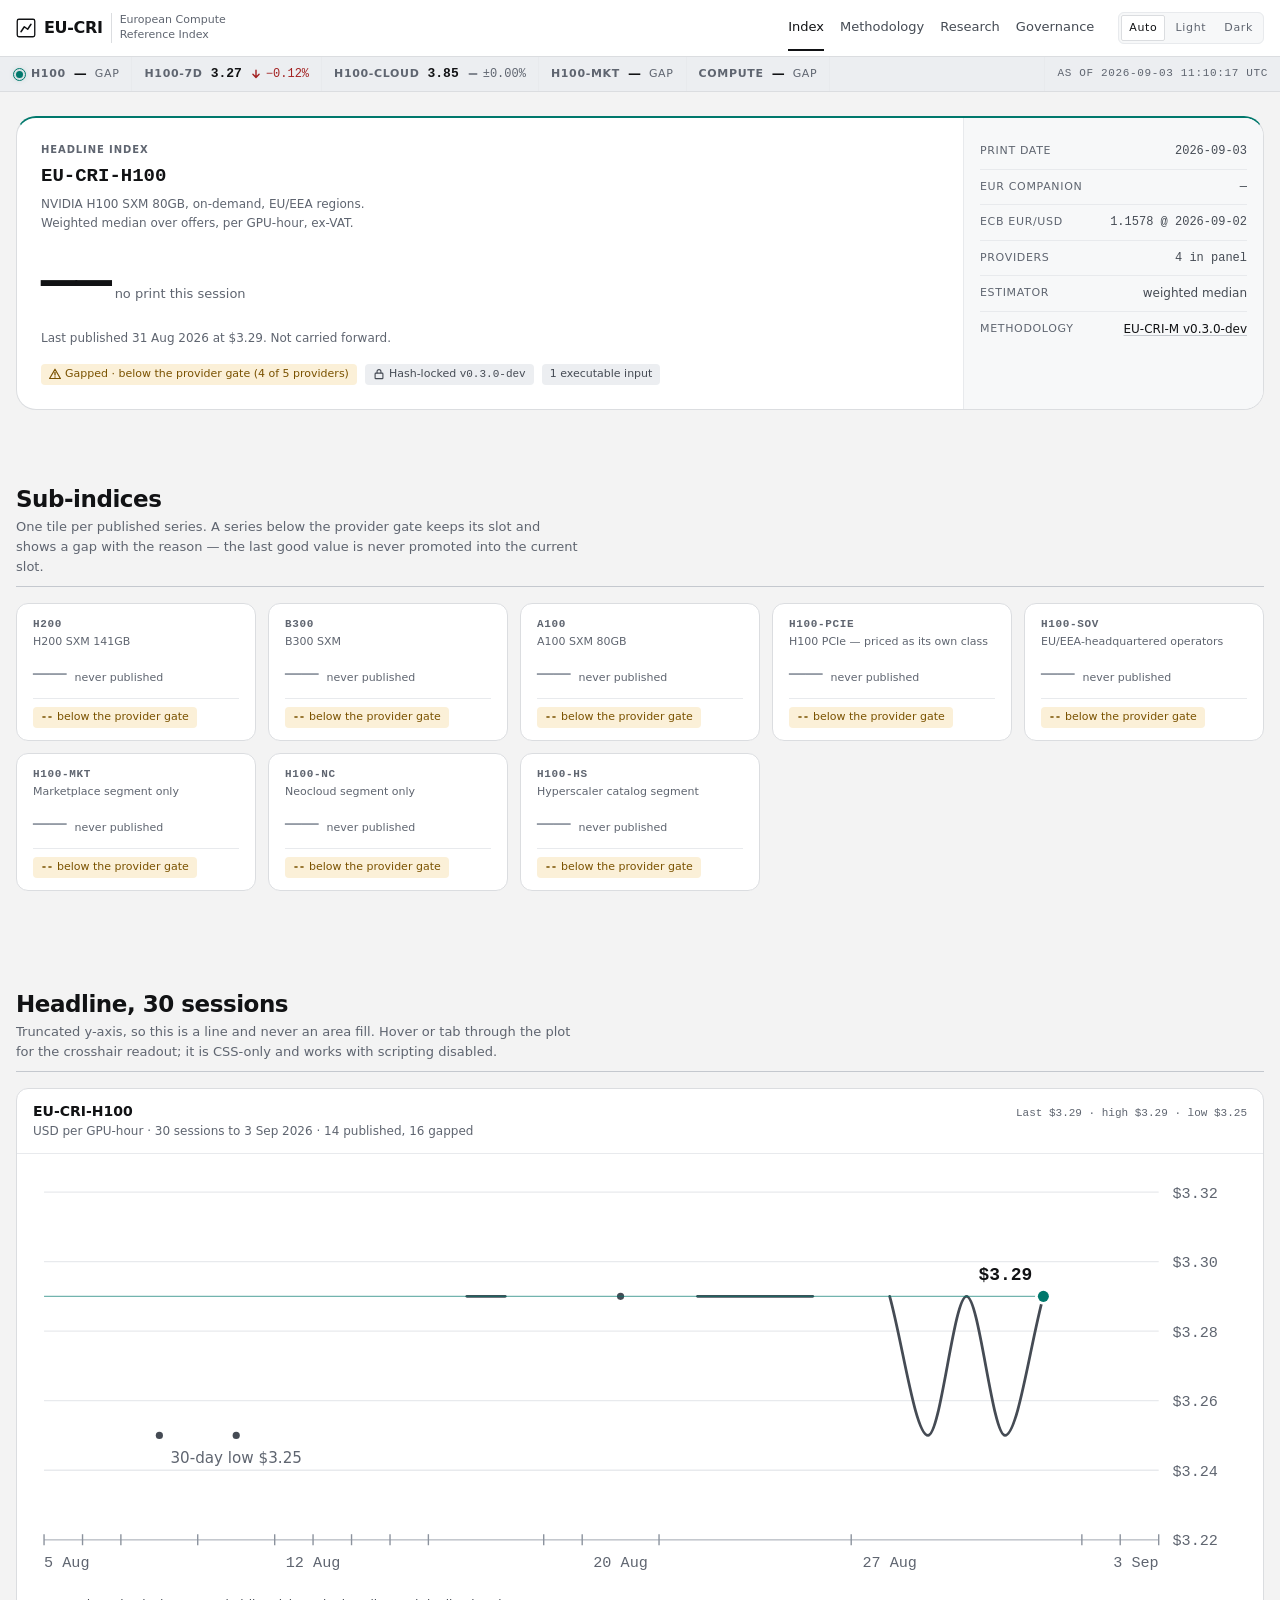
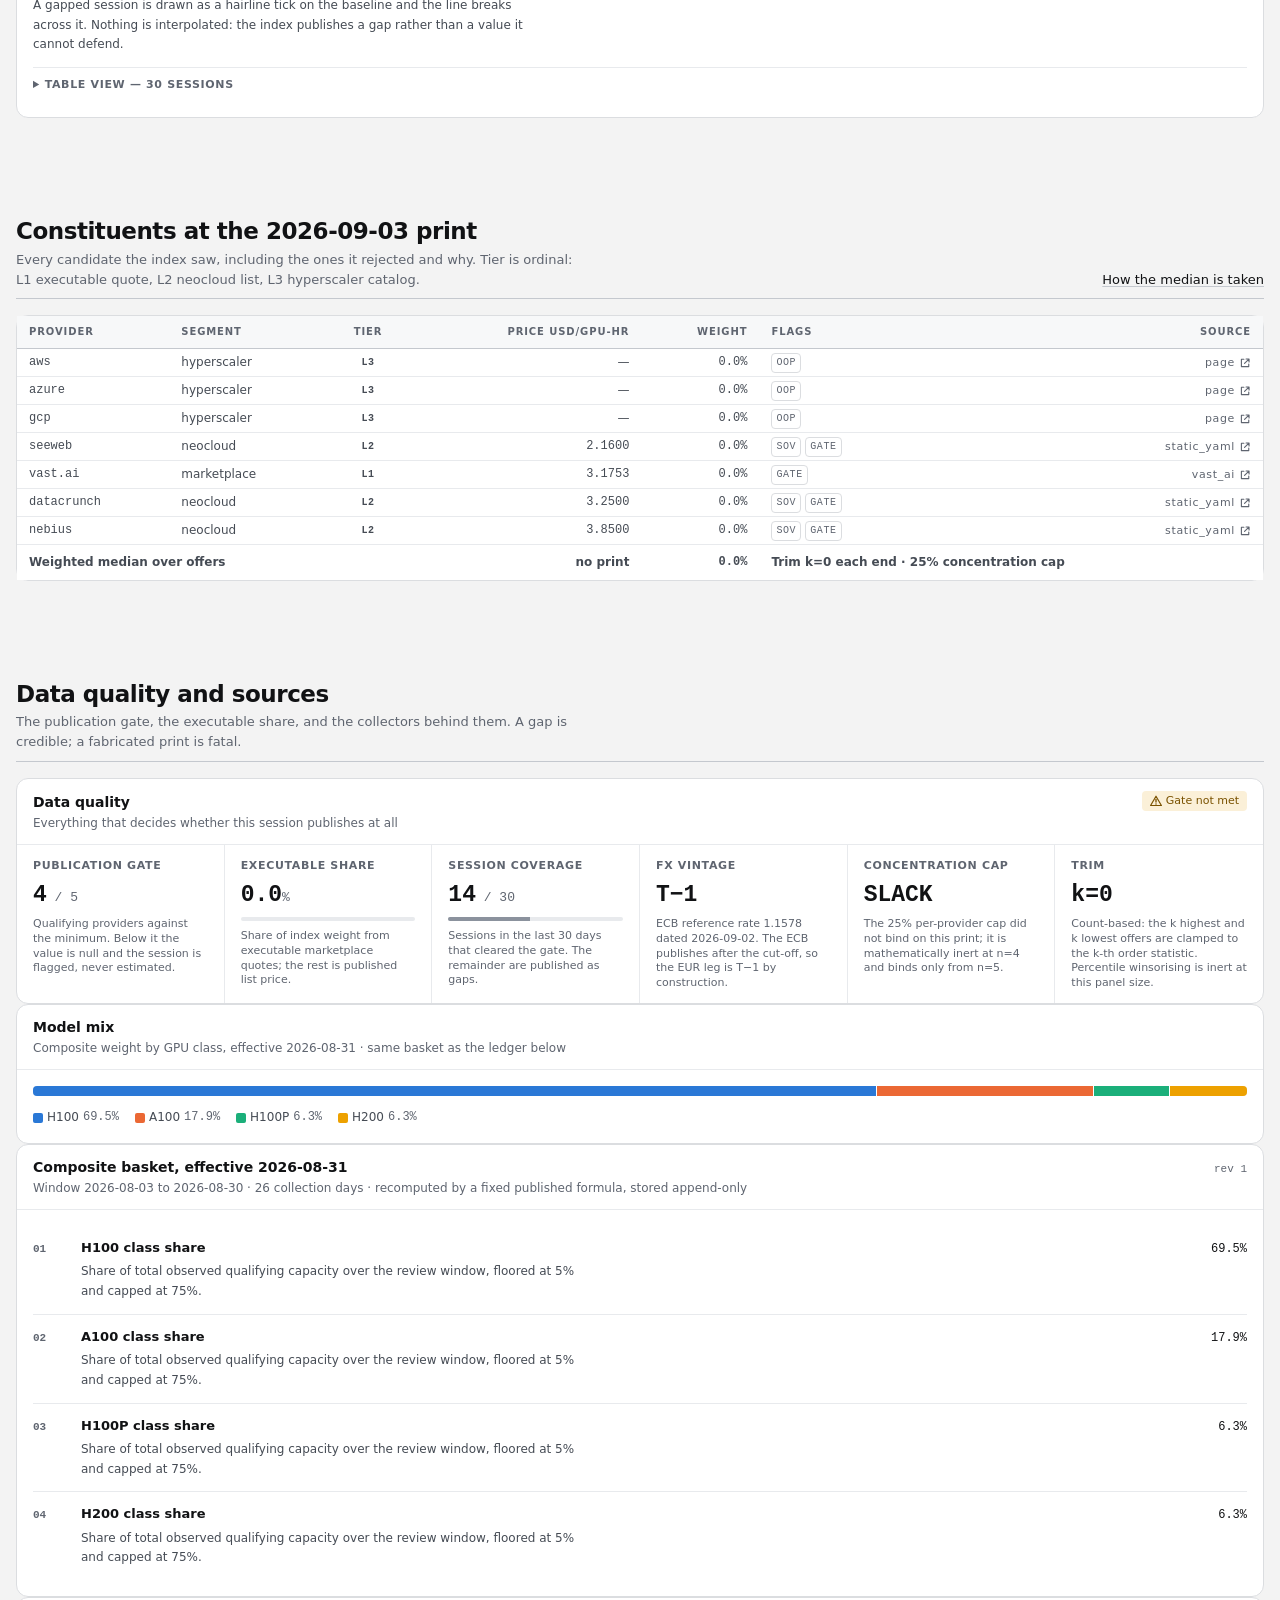
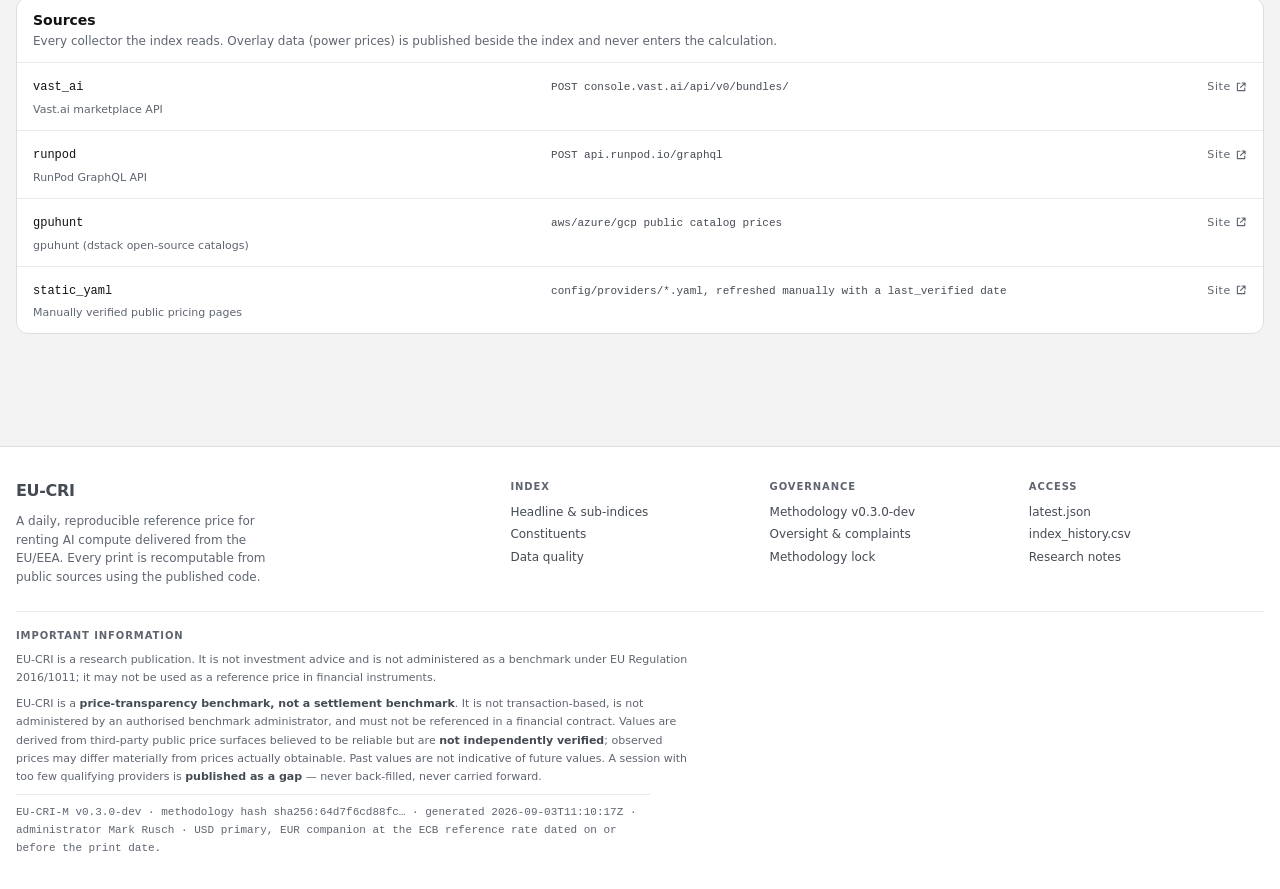
==== commit f8d428d0: "daily: 2026-09-03" ====
--- a/site/index.html
+++ b/site/index.html
@@ -3,7 +3,7 @@
 <head>
 <meta charset="utf-8">
 <meta name="viewport" content="width=device-width, initial-scale=1">
-<title>EU-CRI — European Compute Reference Index — 2026-09-02</title>
+<title>EU-CRI — European Compute Reference Index — 2026-09-03</title>
 <meta name="description" content="EU-CRI: a daily, reproducible reference price for renting AI compute delivered from the EU/EEA. Weighted median over offers, published with its full constituent set.">
 <meta name="color-scheme" content="light dark">
 <meta name="theme-color" media="(prefers-color-scheme: light)" content="#f3f3f3">
@@ -1472,10 +1472,10 @@
       </div>
     </div>
   </div>
-<div class="ticker"><div class="ticker__track scroll-x" role="list" aria-label="EU-CRI series, last published values"><div class="ticker__item" role="listitem"><span class="live-dot" aria-hidden="true"></span><span class="ticker__sym">H100</span><span class="ticker__val u">&#8212;</span><span class="ticker__stamp">GAP</span></div><div class="ticker__item" role="listitem"><span class="ticker__sym">H100-7D</span><span class="ticker__val num">3.27</span><span class="delta delta--flat"><svg class="ico" viewBox="0 0 16 16" width="12" height="12" aria-hidden="true" focusable="false"><path d="M3 8h10" fill="none" stroke="currentColor" stroke-width="1.9" stroke-linecap="round"/></svg><span class="num">&#177;0.00%</span></span></div><div class="ticker__item" role="listitem"><span class="ticker__sym">H100-CLOUD</span><span class="ticker__val num">3.85</span><span class="delta delta--flat"><svg class="ico" viewBox="0 0 16 16" width="12" height="12" aria-hidden="true" focusable="false"><path d="M3 8h10" fill="none" stroke="currentColor" stroke-width="1.9" stroke-linecap="round"/></svg><span class="num">&#177;0.00%</span></span></div><div class="ticker__item" role="listitem"><span class="ticker__sym">H100-MKT</span><span class="ticker__val u">&#8212;</span><span class="ticker__stamp">GAP</span></div><div class="ticker__item" role="listitem"><span class="ticker__sym">COMPUTE</span><span class="ticker__val u">&#8212;</span><span class="ticker__stamp">GAP</span></div><div class="ticker__item ticker__item--meta" role="listitem"><span class="ticker__stamp num" id="asof" data-generated="2026-09-02T11:10:58Z">AS OF 2026-09-02 11:10:58 UTC</span></div></div></div></header>
+<div class="ticker"><div class="ticker__track scroll-x" role="list" aria-label="EU-CRI series, last published values"><div class="ticker__item" role="listitem"><span class="live-dot" aria-hidden="true"></span><span class="ticker__sym">H100</span><span class="ticker__val u">&#8212;</span><span class="ticker__stamp">GAP</span></div><div class="ticker__item" role="listitem"><span class="ticker__sym">H100-7D</span><span class="ticker__val num">3.27</span><span class="delta delta--down"><svg class="ico" viewBox="0 0 16 16" width="12" height="12" aria-hidden="true" focusable="false"><path d="M8 3v9.4M3.9 8.4 8 12.7l4.1-4.3" fill="none" stroke="currentColor" stroke-width="1.9" stroke-linecap="round" stroke-linejoin="round"/></svg><span class="num">&#8722;0.12%</span></span></div><div class="ticker__item" role="listitem"><span class="ticker__sym">H100-CLOUD</span><span class="ticker__val num">3.85</span><span class="delta delta--flat"><svg class="ico" viewBox="0 0 16 16" width="12" height="12" aria-hidden="true" focusable="false"><path d="M3 8h10" fill="none" stroke="currentColor" stroke-width="1.9" stroke-linecap="round"/></svg><span class="num">&#177;0.00%</span></span></div><div class="ticker__item" role="listitem"><span class="ticker__sym">H100-MKT</span><span class="ticker__val u">&#8212;</span><span class="ticker__stamp">GAP</span></div><div class="ticker__item" role="listitem"><span class="ticker__sym">COMPUTE</span><span class="ticker__val u">&#8212;</span><span class="ticker__stamp">GAP</span></div><div class="ticker__item ticker__item--meta" role="listitem"><span class="ticker__stamp num" id="asof" data-generated="2026-09-03T11:10:17Z">AS OF 2026-09-03 11:10:17 UTC</span></div></div></div></header>
 <main class="wrap" id="main">
   <h1 class="vh">EU-CRI — European Compute Reference Index, daily print for
-  2026-09-02</h1>
+  2026-09-03</h1>
 
   <section class="section" aria-labelledby="print-h" style="padding-block:var(--space-6)">
     <section class="print" aria-labelledby="print-h">
@@ -1494,9 +1494,9 @@
   </div>
   <div class="print__meta">
     <dl class="metagrid">
-      <div><dt>Print date</dt><dd class="num">2026-09-02</dd></div>
+      <div><dt>Print date</dt><dd class="num">2026-09-03</dd></div>
       <div><dt>EUR companion</dt><dd class="num">&#8212;</dd></div>
-      <div><dt>ECB EUR/USD</dt><dd class="num">1.1590 @ 2026-09-01</dd></div>
+      <div><dt>ECB EUR/USD</dt><dd class="num">1.1578 @ 2026-09-02</dd></div>
       <div><dt>Providers</dt><dd class="num">4 in panel</dd></div>
       <div><dt>Estimator</dt><dd>weighted median</dd>
       </div>
@@ -1526,12 +1526,12 @@
   <div class="card__head">
     <div><h3 class="card__title">EU&#8209;CRI&#8209;H100</h3>
     <p class="card__sub">USD per GPU-hour &#183; 30 sessions to
-    2 Sep 2026 &#183; 14 published, 16
+    3 Sep 2026 &#183; 14 published, 16
     gapped</p></div>
     <span class="card__meta num">Last $3.29 &#183; high $3.29 &#183; low $3.25</span>
   </div>
   <div class="card__body">
-    <div class="scroll-x"><svg class="chart" viewBox="0 0 880 300" role="group" aria-label="EU-CRI-H100, 30 sessions to 2 Sep 2026. 14 published, 16 gapped. Latest $3.29."><g aria-hidden="true"><line class="ch-grid" x1="8.0" y1="268.0" x2="816.0" y2="268.0"/><line class="ch-grid" x1="8.0" y1="217.6" x2="816.0" y2="217.6"/><line class="ch-grid" x1="8.0" y1="167.2" x2="816.0" y2="167.2"/><line class="ch-grid" x1="8.0" y1="116.8" x2="816.0" y2="116.8"/><line class="ch-grid" x1="8.0" y1="66.4" x2="816.0" y2="66.4"/><line class="ch-grid" x1="8.0" y1="16.0" x2="816.0" y2="16.0"/><line class="ch-axis" x1="8.0" y1="268.0" x2="816.0" y2="268.0"/></g><path class="ch-line" d="M342.3 91.6 L370.2 91.6"/><path class="ch-line" d="M509.5 91.6C518.8 91.6,528.1 91.6,537.4 91.6C546.7 91.6,555.9 91.6,565.2 91.6C574.5 91.6,583.8 91.6,593.1 91.6"/><path class="ch-line" d="M648.8 91.6C658.1 125.2,667.4 192.4,676.7 192.4C686.0 192.4,695.3 91.6,704.6 91.6C713.9 91.6,723.1 192.4,732.4 192.4C741.7 192.4,751.0 125.2,760.3 91.6"/><circle class="ch-marker-ring" cx="119.4" cy="192.4" r="4.5"/><circle cx="119.4" cy="192.4" r="2.6" fill="var(--chart-line)"/><circle class="ch-marker-ring" cx="175.2" cy="192.4" r="4.5"/><circle cx="175.2" cy="192.4" r="2.6" fill="var(--chart-line)"/><circle class="ch-marker-ring" cx="453.8" cy="91.6" r="4.5"/><circle cx="453.8" cy="91.6" r="2.6" fill="var(--chart-line)"/><g aria-hidden="true"><line class="ch-gapmark" x1="8.0" y1="264.0" x2="8.0" y2="272.0"/><line class="ch-gapmark" x1="35.9" y1="264.0" x2="35.9" y2="272.0"/><line class="ch-gapmark" x1="63.7" y1="264.0" x2="63.7" y2="272.0"/><line class="ch-gapmark" x1="91.6" y1="264.0" x2="91.6" y2="272.0"/><line class="ch-gapmark" x1="147.3" y1="264.0" x2="147.3" y2="272.0"/><line class="ch-gapmark" x1="203.0" y1="264.0" x2="203.0" y2="272.0"/><line class="ch-gapmark" x1="230.9" y1="264.0" x2="230.9" y2="272.0"/><line class="ch-gapmark" x1="258.8" y1="264.0" x2="258.8" y2="272.0"/><line class="ch-gapmark" x1="286.6" y1="264.0" x2="286.6" y2="272.0"/><line class="ch-gapmark" x1="314.5" y1="264.0" x2="314.5" y2="272.0"/><line class="ch-gapmark" x1="398.1" y1="264.0" x2="398.1" y2="272.0"/><line class="ch-gapmark" x1="425.9" y1="264.0" x2="425.9" y2="272.0"/><line class="ch-gapmark" x1="481.7" y1="264.0" x2="481.7" y2="272.0"/><line class="ch-gapmark" x1="621.0" y1="264.0" x2="621.0" y2="272.0"/><line class="ch-gapmark" x1="788.1" y1="264.0" x2="788.1" y2="272.0"/><line class="ch-gapmark" x1="816.0" y1="264.0" x2="816.0" y2="272.0"/><text class="ch-tick" x="826" y="272.0">$3.22</text><text class="ch-tick" x="826" y="221.6">$3.24</text><text class="ch-tick" x="826" y="171.2">$3.26</text><text class="ch-tick" x="826" y="120.8">$3.28</text><text class="ch-tick" x="826" y="70.4">$3.30</text><text class="ch-tick" x="826" y="20.0">$3.32</text><text class="ch-tick" x="8.0" y="288" text-anchor="start">4 Aug</text><text class="ch-tick" x="203.0" y="288" text-anchor="middle">11 Aug</text><text class="ch-tick" x="425.9" y="288" text-anchor="middle">19 Aug</text><text class="ch-tick" x="621.0" y="288" text-anchor="middle">26 Aug</text><text class="ch-tick" x="816.0" y="288" text-anchor="end">2 Sep</text><text class="ch-cur" x="752.3" y="79.6" text-anchor="end">$3.29</text><text class="ch-note" x="127.4" y="212.4" text-anchor="start">30-day low $3.25</text></g><line class="ch-marker-rule" x1="8.0" y1="91.6" x2="760.3" y2="91.6"/><circle class="ch-marker-ring" cx="760.3" cy="91.6" r="6"/><circle class="ch-marker" cx="760.3" cy="91.6" r="4"/><g class="hp-layer"><g class="hp" tabindex="0" role="img" aria-label="8 Aug 2026: $3.25 per GPU-hour"><line class="hp-cross" x1="119.4" y1="16.0" x2="119.4" y2="268.0"/><circle class="hp-dot" cx="119.4" cy="192.4" r="4.5"/><g class="hp-tip" transform="translate(131.4 168.4)"><rect class="hp-box" width="152" height="46" rx="3"/><line class="hp-key" x1="11" y1="18" x2="25" y2="18"/><text class="hp-val" x="31" y="22">$3.25</text><text class="hp-lab" x="11" y="37">8 Aug 2026</text></g><rect class="hp-hit" x="105.5" y="16.0" width="27.9" height="252.0"/></g><g class="hp" tabindex="0" role="img" aria-label="10 Aug 2026: $3.25 per GPU-hour"><line class="hp-cross" x1="175.2" y1="16.0" x2="175.2" y2="268.0"/><circle class="hp-dot" cx="175.2" cy="192.4" r="4.5"/><g class="hp-tip" transform="translate(187.2 168.4)"><rect class="hp-box" width="152" height="46" rx="3"/><line class="hp-key" x1="11" y1="18" x2="25" y2="18"/><text class="hp-val" x="31" y="22">$3.25</text><text class="hp-lab" x="11" y="37">10 Aug 2026</text></g><rect class="hp-hit" x="161.3" y="16.0" width="27.9" height="252.0"/></g><g class="hp" tabindex="0" role="img" aria-label="16 Aug 2026: $3.29 per GPU-hour"><line class="hp-cross" x1="342.3" y1="16.0" x2="342.3" y2="268.0"/><circle class="hp-dot" cx="342.3" cy="91.6" r="4.5"/><g class="hp-tip" transform="translate(354.3 67.6)"><rect class="hp-box" width="152" height="46" rx="3"/><line class="hp-key" x1="11" y1="18" x2="25" y2="18"/><text class="hp-val" x="31" y="22">$3.29</text><text class="hp-lab" x="11" y="37">16 Aug 2026</text></g><rect class="hp-hit" x="328.4" y="16.0" width="27.9" height="252.0"/></g><g class="hp" tabindex="0" role="img" aria-label="17 Aug 2026: $3.29 per GPU-hour"><line class="hp-cross" x1="370.2" y1="16.0" x2="370.2" y2="268.0"/><circle class="hp-dot" cx="370.2" cy="91.6" r="4.5"/><g class="hp-tip" transform="translate(382.2 67.6)"><rect class="hp-box" width="152" height="46" rx="3"/><line class="hp-key" x1="11" y1="18" x2="25" y2="18"/><text class="hp-val" x="31" y="22">$3.29</text><text class="hp-lab" x="11" y="37">17 Aug 2026</text></g><rect class="hp-hit" x="356.3" y="16.0" width="27.9" height="252.0"/></g><g class="hp" tabindex="0" role="img" aria-label="20 Aug 2026: $3.29 per GPU-hour"><line class="hp-cross" x1="453.8" y1="16.0" x2="453.8" y2="268.0"/><circle class="hp-dot" cx="453.8" cy="91.6" r="4.5"/><g class="hp-tip" transform="translate(465.8 67.6)"><rect class="hp-box" width="152" height="46" rx="3"/><line class="hp-key" x1="11" y1="18" x2="25" y2="18"/><text class="hp-val" x="31" y="22">$3.29</text><text class="hp-lab" x="11" y="37">20 Aug 2026</text></g><rect class="hp-hit" x="439.9" y="16.0" width="27.9" height="252.0"/></g><g class="hp" tabindex="0" role="img" aria-label="22 Aug 2026: $3.29 per GPU-hour"><line class="hp-cross" x1="509.5" y1="16.0" x2="509.5" y2="268.0"/><circle class="hp-dot" cx="509.5" cy="91.6" r="4.5"/><g class="hp-tip" transform="translate(521.5 67.6)"><rect class="hp-box" width="152" height="46" rx="3"/><line class="hp-key" x1="11" y1="18" x2="25" y2="18"/><text class="hp-val" x="31" y="22">$3.29</text><text class="hp-lab" x="11" y="37">22 Aug 2026</text></g><rect class="hp-hit" x="495.6" y="16.0" width="27.9" height="252.0"/></g><g class="hp" tabindex="0" role="img" aria-label="23 Aug 2026: $3.29 per GPU-hour"><line class="hp-cross" x1="537.4" y1="16.0" x2="537.4" y2="268.0"/><circle class="hp-dot" cx="537.4" cy="91.6" r="4.5"/><g class="hp-tip" transform="translate(549.4 67.6)"><rect class="hp-box" width="152" height="46" rx="3"/><line class="hp-key" x1="11" y1="18" x2="25" y2="18"/><text class="hp-val" x="31" y="22">$3.29</text><text class="hp-lab" x="11" y="37">23 Aug 2026</text></g><rect class="hp-hit" x="523.5" y="16.0" width="27.9" height="252.0"/></g><g class="hp" tabindex="0" role="img" aria-label="24 Aug 2026: $3.29 per GPU-hour"><line class="hp-cross" x1="565.2" y1="16.0" x2="565.2" y2="268.0"/><circle class="hp-dot" cx="565.2" cy="91.6" r="4.5"/><g class="hp-tip" transform="translate(577.2 67.6)"><rect class="hp-box" width="152" height="46" rx="3"/><line class="hp-key" x1="11" y1="18" x2="25" y2="18"/><text class="hp-val" x="31" y="22">$3.29</text><text class="hp-lab" x="11" y="37">24 Aug 2026</text></g><rect class="hp-hit" x="551.3" y="16.0" width="27.9" height="252.0"/></g><g class="hp" tabindex="0" role="img" aria-label="25 Aug 2026: $3.29 per GPU-hour"><line class="hp-cross" x1="593.1" y1="16.0" x2="593.1" y2="268.0"/><circle class="hp-dot" cx="593.1" cy="91.6" r="4.5"/><g class="hp-tip" transform="translate(605.1 67.6)"><rect class="hp-box" width="152" height="46" rx="3"/><line class="hp-key" x1="11" y1="18" x2="25" y2="18"/><text class="hp-val" x="31" y="22">$3.29</text><text class="hp-lab" x="11" y="37">25 Aug 2026</text></g><rect class="hp-hit" x="579.2" y="16.0" width="27.9" height="252.0"/></g><g class="hp" tabindex="0" role="img" aria-label="27 Aug 2026: $3.29 per GPU-hour"><line class="hp-cross" x1="648.8" y1="16.0" x2="648.8" y2="268.0"/><circle class="hp-dot" cx="648.8" cy="91.6" r="4.5"/><g class="hp-tip" transform="translate(484.8 67.6)"><rect class="hp-box" width="152" height="46" rx="3"/><line class="hp-key" x1="11" y1="18" x2="25" y2="18"/><text class="hp-val" x="31" y="22">$3.29</text><text class="hp-lab" x="11" y="37">27 Aug 2026</text></g><rect class="hp-hit" x="634.9" y="16.0" width="27.9" height="252.0"/></g><g class="hp" tabindex="0" role="img" aria-label="28 Aug 2026: $3.25 per GPU-hour"><line class="hp-cross" x1="676.7" y1="16.0" x2="676.7" y2="268.0"/><circle class="hp-dot" cx="676.7" cy="192.4" r="4.5"/><g class="hp-tip" transform="translate(512.7 168.4)"><rect class="hp-box" width="152" height="46" rx="3"/><line class="hp-key" x1="11" y1="18" x2="25" y2="18"/><text class="hp-val" x="31" y="22">$3.25</text><text class="hp-lab" x="11" y="37">28 Aug 2026</text></g><rect class="hp-hit" x="662.8" y="16.0" width="27.9" height="252.0"/></g><g class="hp" tabindex="0" role="img" aria-label="29 Aug 2026: $3.29 per GPU-hour"><line class="hp-cross" x1="704.6" y1="16.0" x2="704.6" y2="268.0"/><circle class="hp-dot" cx="704.6" cy="91.6" r="4.5"/><g class="hp-tip" transform="translate(540.6 67.6)"><rect class="hp-box" width="152" height="46" rx="3"/><line class="hp-key" x1="11" y1="18" x2="25" y2="18"/><text class="hp-val" x="31" y="22">$3.29</text><text class="hp-lab" x="11" y="37">29 Aug 2026</text></g><rect class="hp-hit" x="690.7" y="16.0" width="27.9" height="252.0"/></g><g class="hp" tabindex="0" role="img" aria-label="30 Aug 2026: $3.25 per GPU-hour"><line class="hp-cross" x1="732.4" y1="16.0" x2="732.4" y2="268.0"/><circle class="hp-dot" cx="732.4" cy="192.4" r="4.5"/><g class="hp-tip" transform="translate(568.4 168.4)"><rect class="hp-box" width="152" height="46" rx="3"/><line class="hp-key" x1="11" y1="18" x2="25" y2="18"/><text class="hp-val" x="31" y="22">$3.25</text><text class="hp-lab" x="11" y="37">30 Aug 2026</text></g><rect class="hp-hit" x="718.5" y="16.0" width="27.9" height="252.0"/></g><g class="hp" tabindex="0" role="img" aria-label="31 Aug 2026: $3.29 per GPU-hour"><line class="hp-cross" x1="760.3" y1="16.0" x2="760.3" y2="268.0"/><circle class="hp-dot" cx="760.3" cy="91.6" r="4.5"/><g class="hp-tip" transform="translate(596.3 67.6)"><rect class="hp-box" width="152" height="46" rx="3"/><line class="hp-key" x1="11" y1="18" x2="25" y2="18"/><text class="hp-val" x="31" y="22">$3.29</text><text class="hp-lab" x="11" y="37">31 Aug 2026</text></g><rect class="hp-hit" x="746.4" y="16.0" width="27.9" height="252.0"/></g></g></svg></div>
+    <div class="scroll-x"><svg class="chart" viewBox="0 0 880 300" role="group" aria-label="EU-CRI-H100, 30 sessions to 3 Sep 2026. 14 published, 16 gapped. Latest $3.29."><g aria-hidden="true"><line class="ch-grid" x1="8.0" y1="268.0" x2="816.0" y2="268.0"/><line class="ch-grid" x1="8.0" y1="217.6" x2="816.0" y2="217.6"/><line class="ch-grid" x1="8.0" y1="167.2" x2="816.0" y2="167.2"/><line class="ch-grid" x1="8.0" y1="116.8" x2="816.0" y2="116.8"/><line class="ch-grid" x1="8.0" y1="66.4" x2="816.0" y2="66.4"/><line class="ch-grid" x1="8.0" y1="16.0" x2="816.0" y2="16.0"/><line class="ch-axis" x1="8.0" y1="268.0" x2="816.0" y2="268.0"/></g><path class="ch-line" d="M314.5 91.6 L342.3 91.6"/><path class="ch-line" d="M481.7 91.6C491.0 91.6,500.2 91.6,509.5 91.6C518.8 91.6,528.1 91.6,537.4 91.6C546.7 91.6,555.9 91.6,565.2 91.6"/><path class="ch-line" d="M621.0 91.6C630.3 125.2,639.5 192.4,648.8 192.4C658.1 192.4,667.4 91.6,676.7 91.6C686.0 91.6,695.3 192.4,704.6 192.4C713.9 192.4,723.1 125.2,732.4 91.6"/><circle class="ch-marker-ring" cx="91.6" cy="192.4" r="4.5"/><circle cx="91.6" cy="192.4" r="2.6" fill="var(--chart-line)"/><circle class="ch-marker-ring" cx="147.3" cy="192.4" r="4.5"/><circle cx="147.3" cy="192.4" r="2.6" fill="var(--chart-line)"/><circle class="ch-marker-ring" cx="425.9" cy="91.6" r="4.5"/><circle cx="425.9" cy="91.6" r="2.6" fill="var(--chart-line)"/><g aria-hidden="true"><line class="ch-gapmark" x1="8.0" y1="264.0" x2="8.0" y2="272.0"/><line class="ch-gapmark" x1="35.9" y1="264.0" x2="35.9" y2="272.0"/><line class="ch-gapmark" x1="63.7" y1="264.0" x2="63.7" y2="272.0"/><line class="ch-gapmark" x1="119.4" y1="264.0" x2="119.4" y2="272.0"/><line class="ch-gapmark" x1="175.2" y1="264.0" x2="175.2" y2="272.0"/><line class="ch-gapmark" x1="203.0" y1="264.0" x2="203.0" y2="272.0"/><line class="ch-gapmark" x1="230.9" y1="264.0" x2="230.9" y2="272.0"/><line class="ch-gapmark" x1="258.8" y1="264.0" x2="258.8" y2="272.0"/><line class="ch-gapmark" x1="286.6" y1="264.0" x2="286.6" y2="272.0"/><line class="ch-gapmark" x1="370.2" y1="264.0" x2="370.2" y2="272.0"/><line class="ch-gapmark" x1="398.1" y1="264.0" x2="398.1" y2="272.0"/><line class="ch-gapmark" x1="453.8" y1="264.0" x2="453.8" y2="272.0"/><line class="ch-gapmark" x1="593.1" y1="264.0" x2="593.1" y2="272.0"/><line class="ch-gapmark" x1="760.3" y1="264.0" x2="760.3" y2="272.0"/><line class="ch-gapmark" x1="788.1" y1="264.0" x2="788.1" y2="272.0"/><line class="ch-gapmark" x1="816.0" y1="264.0" x2="816.0" y2="272.0"/><text class="ch-tick" x="826" y="272.0">$3.22</text><text class="ch-tick" x="826" y="221.6">$3.24</text><text class="ch-tick" x="826" y="171.2">$3.26</text><text class="ch-tick" x="826" y="120.8">$3.28</text><text class="ch-tick" x="826" y="70.4">$3.30</text><text class="ch-tick" x="826" y="20.0">$3.32</text><text class="ch-tick" x="8.0" y="288" text-anchor="start">5 Aug</text><text class="ch-tick" x="203.0" y="288" text-anchor="middle">12 Aug</text><text class="ch-tick" x="425.9" y="288" text-anchor="middle">20 Aug</text><text class="ch-tick" x="621.0" y="288" text-anchor="middle">27 Aug</text><text class="ch-tick" x="816.0" y="288" text-anchor="end">3 Sep</text><text class="ch-cur" x="724.4" y="79.6" text-anchor="end">$3.29</text><text class="ch-note" x="99.6" y="212.4" text-anchor="start">30-day low $3.25</text></g><line class="ch-marker-rule" x1="8.0" y1="91.6" x2="732.4" y2="91.6"/><circle class="ch-marker-ring" cx="732.4" cy="91.6" r="6"/><circle class="ch-marker" cx="732.4" cy="91.6" r="4"/><g class="hp-layer"><g class="hp" tabindex="0" role="img" aria-label="8 Aug 2026: $3.25 per GPU-hour"><line class="hp-cross" x1="91.6" y1="16.0" x2="91.6" y2="268.0"/><circle class="hp-dot" cx="91.6" cy="192.4" r="4.5"/><g class="hp-tip" transform="translate(103.6 168.4)"><rect class="hp-box" width="152" height="46" rx="3"/><line class="hp-key" x1="11" y1="18" x2="25" y2="18"/><text class="hp-val" x="31" y="22">$3.25</text><text class="hp-lab" x="11" y="37">8 Aug 2026</text></g><rect class="hp-hit" x="77.7" y="16.0" width="27.9" height="252.0"/></g><g class="hp" tabindex="0" role="img" aria-label="10 Aug 2026: $3.25 per GPU-hour"><line class="hp-cross" x1="147.3" y1="16.0" x2="147.3" y2="268.0"/><circle class="hp-dot" cx="147.3" cy="192.4" r="4.5"/><g class="hp-tip" transform="translate(159.3 168.4)"><rect class="hp-box" width="152" height="46" rx="3"/><line class="hp-key" x1="11" y1="18" x2="25" y2="18"/><text class="hp-val" x="31" y="22">$3.25</text><text class="hp-lab" x="11" y="37">10 Aug 2026</text></g><rect class="hp-hit" x="133.4" y="16.0" width="27.9" height="252.0"/></g><g class="hp" tabindex="0" role="img" aria-label="16 Aug 2026: $3.29 per GPU-hour"><line class="hp-cross" x1="314.5" y1="16.0" x2="314.5" y2="268.0"/><circle class="hp-dot" cx="314.5" cy="91.6" r="4.5"/><g class="hp-tip" transform="translate(326.5 67.6)"><rect class="hp-box" width="152" height="46" rx="3"/><line class="hp-key" x1="11" y1="18" x2="25" y2="18"/><text class="hp-val" x="31" y="22">$3.29</text><text class="hp-lab" x="11" y="37">16 Aug 2026</text></g><rect class="hp-hit" x="300.6" y="16.0" width="27.9" height="252.0"/></g><g class="hp" tabindex="0" role="img" aria-label="17 Aug 2026: $3.29 per GPU-hour"><line class="hp-cross" x1="342.3" y1="16.0" x2="342.3" y2="268.0"/><circle class="hp-dot" cx="342.3" cy="91.6" r="4.5"/><g class="hp-tip" transform="translate(354.3 67.6)"><rect class="hp-box" width="152" height="46" rx="3"/><line class="hp-key" x1="11" y1="18" x2="25" y2="18"/><text class="hp-val" x="31" y="22">$3.29</text><text class="hp-lab" x="11" y="37">17 Aug 2026</text></g><rect class="hp-hit" x="328.4" y="16.0" width="27.9" height="252.0"/></g><g class="hp" tabindex="0" role="img" aria-label="20 Aug 2026: $3.29 per GPU-hour"><line class="hp-cross" x1="425.9" y1="16.0" x2="425.9" y2="268.0"/><circle class="hp-dot" cx="425.9" cy="91.6" r="4.5"/><g class="hp-tip" transform="translate(437.9 67.6)"><rect class="hp-box" width="152" height="46" rx="3"/><line class="hp-key" x1="11" y1="18" x2="25" y2="18"/><text class="hp-val" x="31" y="22">$3.29</text><text class="hp-lab" x="11" y="37">20 Aug 2026</text></g><rect class="hp-hit" x="412.0" y="16.0" width="27.9" height="252.0"/></g><g class="hp" tabindex="0" role="img" aria-label="22 Aug 2026: $3.29 per GPU-hour"><line class="hp-cross" x1="481.7" y1="16.0" x2="481.7" y2="268.0"/><circle class="hp-dot" cx="481.7" cy="91.6" r="4.5"/><g class="hp-tip" transform="translate(493.7 67.6)"><rect class="hp-box" width="152" height="46" rx="3"/><line class="hp-key" x1="11" y1="18" x2="25" y2="18"/><text class="hp-val" x="31" y="22">$3.29</text><text class="hp-lab" x="11" y="37">22 Aug 2026</text></g><rect class="hp-hit" x="467.8" y="16.0" width="27.9" height="252.0"/></g><g class="hp" tabindex="0" role="img" aria-label="23 Aug 2026: $3.29 per GPU-hour"><line class="hp-cross" x1="509.5" y1="16.0" x2="509.5" y2="268.0"/><circle class="hp-dot" cx="509.5" cy="91.6" r="4.5"/><g class="hp-tip" transform="translate(521.5 67.6)"><rect class="hp-box" width="152" height="46" rx="3"/><line class="hp-key" x1="11" y1="18" x2="25" y2="18"/><text class="hp-val" x="31" y="22">$3.29</text><text class="hp-lab" x="11" y="37">23 Aug 2026</text></g><rect class="hp-hit" x="495.6" y="16.0" width="27.9" height="252.0"/></g><g class="hp" tabindex="0" role="img" aria-label="24 Aug 2026: $3.29 per GPU-hour"><line class="hp-cross" x1="537.4" y1="16.0" x2="537.4" y2="268.0"/><circle class="hp-dot" cx="537.4" cy="91.6" r="4.5"/><g class="hp-tip" transform="translate(549.4 67.6)"><rect class="hp-box" width="152" height="46" rx="3"/><line class="hp-key" x1="11" y1="18" x2="25" y2="18"/><text class="hp-val" x="31" y="22">$3.29</text><text class="hp-lab" x="11" y="37">24 Aug 2026</text></g><rect class="hp-hit" x="523.5" y="16.0" width="27.9" height="252.0"/></g><g class="hp" tabindex="0" role="img" aria-label="25 Aug 2026: $3.29 per GPU-hour"><line class="hp-cross" x1="565.2" y1="16.0" x2="565.2" y2="268.0"/><circle class="hp-dot" cx="565.2" cy="91.6" r="4.5"/><g class="hp-tip" transform="translate(577.2 67.6)"><rect class="hp-box" width="152" height="46" rx="3"/><line class="hp-key" x1="11" y1="18" x2="25" y2="18"/><text class="hp-val" x="31" y="22">$3.29</text><text class="hp-lab" x="11" y="37">25 Aug 2026</text></g><rect class="hp-hit" x="551.3" y="16.0" width="27.9" height="252.0"/></g><g class="hp" tabindex="0" role="img" aria-label="27 Aug 2026: $3.29 per GPU-hour"><line class="hp-cross" x1="621.0" y1="16.0" x2="621.0" y2="268.0"/><circle class="hp-dot" cx="621.0" cy="91.6" r="4.5"/><g class="hp-tip" transform="translate(633.0 67.6)"><rect class="hp-box" width="152" height="46" rx="3"/><line class="hp-key" x1="11" y1="18" x2="25" y2="18"/><text class="hp-val" x="31" y="22">$3.29</text><text class="hp-lab" x="11" y="37">27 Aug 2026</text></g><rect class="hp-hit" x="607.1" y="16.0" width="27.9" height="252.0"/></g><g class="hp" tabindex="0" role="img" aria-label="28 Aug 2026: $3.25 per GPU-hour"><line class="hp-cross" x1="648.8" y1="16.0" x2="648.8" y2="268.0"/><circle class="hp-dot" cx="648.8" cy="192.4" r="4.5"/><g class="hp-tip" transform="translate(484.8 168.4)"><rect class="hp-box" width="152" height="46" rx="3"/><line class="hp-key" x1="11" y1="18" x2="25" y2="18"/><text class="hp-val" x="31" y="22">$3.25</text><text class="hp-lab" x="11" y="37">28 Aug 2026</text></g><rect class="hp-hit" x="634.9" y="16.0" width="27.9" height="252.0"/></g><g class="hp" tabindex="0" role="img" aria-label="29 Aug 2026: $3.29 per GPU-hour"><line class="hp-cross" x1="676.7" y1="16.0" x2="676.7" y2="268.0"/><circle class="hp-dot" cx="676.7" cy="91.6" r="4.5"/><g class="hp-tip" transform="translate(512.7 67.6)"><rect class="hp-box" width="152" height="46" rx="3"/><line class="hp-key" x1="11" y1="18" x2="25" y2="18"/><text class="hp-val" x="31" y="22">$3.29</text><text class="hp-lab" x="11" y="37">29 Aug 2026</text></g><rect class="hp-hit" x="662.8" y="16.0" width="27.9" height="252.0"/></g><g class="hp" tabindex="0" role="img" aria-label="30 Aug 2026: $3.25 per GPU-hour"><line class="hp-cross" x1="704.6" y1="16.0" x2="704.6" y2="268.0"/><circle class="hp-dot" cx="704.6" cy="192.4" r="4.5"/><g class="hp-tip" transform="translate(540.6 168.4)"><rect class="hp-box" width="152" height="46" rx="3"/><line class="hp-key" x1="11" y1="18" x2="25" y2="18"/><text class="hp-val" x="31" y="22">$3.25</text><text class="hp-lab" x="11" y="37">30 Aug 2026</text></g><rect class="hp-hit" x="690.7" y="16.0" width="27.9" height="252.0"/></g><g class="hp" tabindex="0" role="img" aria-label="31 Aug 2026: $3.29 per GPU-hour"><line class="hp-cross" x1="732.4" y1="16.0" x2="732.4" y2="268.0"/><circle class="hp-dot" cx="732.4" cy="91.6" r="4.5"/><g class="hp-tip" transform="translate(568.4 67.6)"><rect class="hp-box" width="152" height="46" rx="3"/><line class="hp-key" x1="11" y1="18" x2="25" y2="18"/><text class="hp-val" x="31" y="22">$3.29</text><text class="hp-lab" x="11" y="37">31 Aug 2026</text></g><rect class="hp-hit" x="718.5" y="16.0" width="27.9" height="252.0"/></g></g></svg></div>
     <p class="ledger__d" style="margin-top:var(--space-4)">A gapped session is drawn as a
     hairline tick on the baseline and the line breaks across it. Nothing is interpolated:
     the index publishes a gap rather than a value it cannot defend.</p>
@@ -1539,7 +1539,7 @@
       <div class="tableview__scroll"><table><caption class="vh">Every session in the window,
       published or gapped</caption><thead><tr><th scope="col">Session</th>
       <th scope="col" class="ta-r">USD/GPU-hr</th><th scope="col">State</th></tr></thead>
-      <tbody><tr><td class="num">4 Aug 2026</td><td class="num ta-r u">&#8212;</td><td>gap &#183; below the provider gate · revised</td></tr><tr><td class="num">5 Aug 2026</td><td class="num ta-r u">&#8212;</td><td>gap &#183; below the provider gate · revised</td></tr><tr><td class="num">6 Aug 2026</td><td class="num ta-r u">&#8212;</td><td>gap &#183; below the provider gate · revised</td></tr><tr><td class="num">7 Aug 2026</td><td class="num ta-r u">&#8212;</td><td>gap &#183; below the provider gate · revised</td></tr><tr><td class="num">8 Aug 2026</td><td class="num ta-r">3.25</td><td>published</td></tr><tr><td class="num">9 Aug 2026</td><td class="num ta-r u">&#8212;</td><td>gap &#183; below the provider gate · revised</td></tr><tr><td class="num">10 Aug 2026</td><td class="num ta-r">3.25</td><td>published</td></tr><tr><td class="num">11 Aug 2026</td><td class="num ta-r u">&#8212;</td><td>gap &#183; below the provider gate · revised</td></tr><tr><td class="num">12 Aug 2026</td><td class="num ta-r u">&#8212;</td><td>gap &#183; below the provider gate · revised</td></tr><tr><td class="num">13 Aug 2026</td><td class="num ta-r u">&#8212;</td><td>gap &#183; below the provider gate · revised</td></tr><tr><td class="num">14 Aug 2026</td><td class="num ta-r u">&#8212;</td><td>gap &#183; below the provider gate · revised</td></tr><tr><td class="num">15 Aug 2026</td><td class="num ta-r u">&#8212;</td><td>gap &#183; below the provider gate · revised</td></tr><tr><td class="num">16 Aug 2026</td><td class="num ta-r">3.29</td><td>published</td></tr><tr><td class="num">17 Aug 2026</td><td class="num ta-r">3.29</td><td>published</td></tr><tr><td class="num">18 Aug 2026</td><td class="num ta-r u">&#8212;</td><td>gap &#183; below the provider gate</td></tr><tr><td class="num">19 Aug 2026</td><td class="num ta-r u">&#8212;</td><td>gap &#183; below the provider gate</td></tr><tr><td class="num">20 Aug 2026</td><td class="num ta-r">3.29</td><td>published</td></tr><tr><td class="num">21 Aug 2026</td><td class="num ta-r u">&#8212;</td><td>gap &#183; below the provider gate</td></tr><tr><td class="num">22 Aug 2026</td><td class="num ta-r">3.29</td><td>published</td></tr><tr><td class="num">23 Aug 2026</td><td class="num ta-r">3.29</td><td>published</td></tr><tr><td class="num">24 Aug 2026</td><td class="num ta-r">3.29</td><td>published</td></tr><tr><td class="num">25 Aug 2026</td><td class="num ta-r">3.29</td><td>published</td></tr><tr><td class="num">26 Aug 2026</td><td class="num ta-r u">&#8212;</td><td>gap &#183; below the provider gate</td></tr><tr><td class="num">27 Aug 2026</td><td class="num ta-r">3.29</td><td>published</td></tr><tr><td class="num">28 Aug 2026</td><td class="num ta-r">3.25</td><td>published</td></tr><tr><td class="num">29 Aug 2026</td><td class="num ta-r">3.29</td><td>published</td></tr><tr><td class="num">30 Aug 2026</td><td class="num ta-r">3.25</td><td>published</td></tr><tr><td class="num">31 Aug 2026</td><td class="num ta-r">3.29</td><td>published</td></tr><tr><td class="num">1 Sep 2026</td><td class="num ta-r u">&#8212;</td><td>gap &#183; below the provider gate</td></tr><tr><td class="num">2 Sep 2026</td><td class="num ta-r u">&#8212;</td><td>gap &#183; below the provider gate</td></tr></tbody></table></div>
+      <tbody><tr><td class="num">5 Aug 2026</td><td class="num ta-r u">&#8212;</td><td>gap &#183; below the provider gate · revised</td></tr><tr><td class="num">6 Aug 2026</td><td class="num ta-r u">&#8212;</td><td>gap &#183; below the provider gate · revised</td></tr><tr><td class="num">7 Aug 2026</td><td class="num ta-r u">&#8212;</td><td>gap &#183; below the provider gate · revised</td></tr><tr><td class="num">8 Aug 2026</td><td class="num ta-r">3.25</td><td>published</td></tr><tr><td class="num">9 Aug 2026</td><td class="num ta-r u">&#8212;</td><td>gap &#183; below the provider gate · revised</td></tr><tr><td class="num">10 Aug 2026</td><td class="num ta-r">3.25</td><td>published</td></tr><tr><td class="num">11 Aug 2026</td><td class="num ta-r u">&#8212;</td><td>gap &#183; below the provider gate · revised</td></tr><tr><td class="num">12 Aug 2026</td><td class="num ta-r u">&#8212;</td><td>gap &#183; below the provider gate · revised</td></tr><tr><td class="num">13 Aug 2026</td><td class="num ta-r u">&#8212;</td><td>gap &#183; below the provider gate · revised</td></tr><tr><td class="num">14 Aug 2026</td><td class="num ta-r u">&#8212;</td><td>gap &#183; below the provider gate · revised</td></tr><tr><td class="num">15 Aug 2026</td><td class="num ta-r u">&#8212;</td><td>gap &#183; below the provider gate · revised</td></tr><tr><td class="num">16 Aug 2026</td><td class="num ta-r">3.29</td><td>published</td></tr><tr><td class="num">17 Aug 2026</td><td class="num ta-r">3.29</td><td>published</td></tr><tr><td class="num">18 Aug 2026</td><td class="num ta-r u">&#8212;</td><td>gap &#183; below the provider gate</td></tr><tr><td class="num">19 Aug 2026</td><td class="num ta-r u">&#8212;</td><td>gap &#183; below the provider gate</td></tr><tr><td class="num">20 Aug 2026</td><td class="num ta-r">3.29</td><td>published</td></tr><tr><td class="num">21 Aug 2026</td><td class="num ta-r u">&#8212;</td><td>gap &#183; below the provider gate</td></tr><tr><td class="num">22 Aug 2026</td><td class="num ta-r">3.29</td><td>published</td></tr><tr><td class="num">23 Aug 2026</td><td class="num ta-r">3.29</td><td>published</td></tr><tr><td class="num">24 Aug 2026</td><td class="num ta-r">3.29</td><td>published</td></tr><tr><td class="num">25 Aug 2026</td><td class="num ta-r">3.29</td><td>published</td></tr><tr><td class="num">26 Aug 2026</td><td class="num ta-r u">&#8212;</td><td>gap &#183; below the provider gate</td></tr><tr><td class="num">27 Aug 2026</td><td class="num ta-r">3.29</td><td>published</td></tr><tr><td class="num">28 Aug 2026</td><td class="num ta-r">3.25</td><td>published</td></tr><tr><td class="num">29 Aug 2026</td><td class="num ta-r">3.29</td><td>published</td></tr><tr><td class="num">30 Aug 2026</td><td class="num ta-r">3.25</td><td>published</td></tr><tr><td class="num">31 Aug 2026</td><td class="num ta-r">3.29</td><td>published</td></tr><tr><td class="num">1 Sep 2026</td><td class="num ta-r u">&#8212;</td><td>gap &#183; below the provider gate</td></tr><tr><td class="num">2 Sep 2026</td><td class="num ta-r u">&#8212;</td><td>gap &#183; below the provider gate</td></tr><tr><td class="num">3 Sep 2026</td><td class="num ta-r u">&#8212;</td><td>gap &#183; below the provider gate</td></tr></tbody></table></div>
     </details>
   </div>
 </div>
@@ -1547,7 +1547,7 @@
 
   <section class="section" aria-labelledby="s-cons" id="constituents">
     <div class="section__head"><div>
-      <h2 class="section__h" id="s-cons">Constituents at the 2026-09-02 print</h2>
+      <h2 class="section__h" id="s-cons">Constituents at the 2026-09-03 print</h2>
       <p class="section__dek">Every candidate the index saw, including the ones it rejected
       and why. Tier is ordinal: L1 executable quote, L2 neocloud list, L3 hyperscaler
       catalog.</p></div>
@@ -1556,7 +1556,7 @@
     <div class="card card__body--flush">
 <div class="scroll-x">
 <table class="grid">
-  <caption class="vh">EU-CRI-H100 constituents at the 2026-09-02 print</caption>
+  <caption class="vh">EU-CRI-H100 constituents at the 2026-09-03 print</caption>
   <thead><tr>
     <th scope="col">Provider</th>
     <th scope="col">Segment</th>
@@ -1566,7 +1566,7 @@
     <th scope="col">Flags</th>
     <th scope="col" class="ta-r">Source</th>
   </tr></thead>
-  <tbody><tr><th scope="row" class="grid__name">aws</th><td class="u">hyperscaler</td><td class="ta-c"><span class="badge badge--l3" title="Hyperscaler catalog list price">L3</span></td><td class="ta-r u">&#8212;</td><td class="ta-r num u">0.0%</td><td class="grid__flags"><span class="flag" title="Excluded: out of population">OOP</span></td><td class="ta-r"><a class="srclink" href="https://aws.amazon.com/ec2/instance-types/p5/" rel="noopener">page<svg class="ico" viewBox="0 0 16 16" width="12" height="12" aria-hidden="true" focusable="false"><path d="M6.5 3H3.2v9.8H13V9.5M9.4 2.6H13.4V6.6M13.2 2.8 7.4 8.6" fill="none" stroke="currentColor" stroke-width="1.5" stroke-linecap="round" stroke-linejoin="round"/></svg></a></td></tr><tr><th scope="row" class="grid__name">azure</th><td class="u">hyperscaler</td><td class="ta-c"><span class="badge badge--l3" title="Hyperscaler catalog list price">L3</span></td><td class="ta-r u">&#8212;</td><td class="ta-r num u">0.0%</td><td class="grid__flags"><span class="flag" title="Excluded: out of population">OOP</span></td><td class="ta-r"><a class="srclink" href="https://learn.microsoft.com/en-us/azure/virtual-machines/nd-h100-v5-series" rel="noopener">page<svg class="ico" viewBox="0 0 16 16" width="12" height="12" aria-hidden="true" focusable="false"><path d="M6.5 3H3.2v9.8H13V9.5M9.4 2.6H13.4V6.6M13.2 2.8 7.4 8.6" fill="none" stroke="currentColor" stroke-width="1.5" stroke-linecap="round" stroke-linejoin="round"/></svg></a></td></tr><tr><th scope="row" class="grid__name">gcp</th><td class="u">hyperscaler</td><td class="ta-c"><span class="badge badge--l3" title="Hyperscaler catalog list price">L3</span></td><td class="ta-r u">&#8212;</td><td class="ta-r num u">0.0%</td><td class="grid__flags"><span class="flag" title="Excluded: out of population">OOP</span></td><td class="ta-r"><a class="srclink" href="https://cloud.google.com/compute/gpus-pricing" rel="noopener">page<svg class="ico" viewBox="0 0 16 16" width="12" height="12" aria-hidden="true" focusable="false"><path d="M6.5 3H3.2v9.8H13V9.5M9.4 2.6H13.4V6.6M13.2 2.8 7.4 8.6" fill="none" stroke="currentColor" stroke-width="1.5" stroke-linecap="round" stroke-linejoin="round"/></svg></a></td></tr><tr><th scope="row" class="grid__name">seeweb</th><td class="u">neocloud</td><td class="ta-c"><span class="badge badge--l2" title="Published neocloud list price">L2</span></td><td class="ta-r num strong">2.1600</td><td class="ta-r num u">0.0%</td><td class="grid__flags"><span class="flag" title="EU/EEA-headquartered operator">SOV</span><span class="flag" title="Excluded: insufficient sources">GATE</span></td><td class="ta-r"><a class="srclink" href="https://www.seeweb.it/en/products/cloud-server-gpu" rel="noopener">static_yaml<svg class="ico" viewBox="0 0 16 16" width="12" height="12" aria-hidden="true" focusable="false"><path d="M6.5 3H3.2v9.8H13V9.5M9.4 2.6H13.4V6.6M13.2 2.8 7.4 8.6" fill="none" stroke="currentColor" stroke-width="1.5" stroke-linecap="round" stroke-linejoin="round"/></svg></a></td></tr><tr><th scope="row" class="grid__name">datacrunch</th><td class="u">neocloud</td><td class="ta-c"><span class="badge badge--l2" title="Published neocloud list price">L2</span></td><td class="ta-r num strong">3.2500</td><td class="ta-r num u">0.0%</td><td class="grid__flags"><span class="flag" title="EU/EEA-headquartered operator">SOV</span><span class="flag" title="Excluded: insufficient sources">GATE</span></td><td class="ta-r"><a class="srclink" href="https://verda.com/pricing" rel="noopener">static_yaml<svg class="ico" viewBox="0 0 16 16" width="12" height="12" aria-hidden="true" focusable="false"><path d="M6.5 3H3.2v9.8H13V9.5M9.4 2.6H13.4V6.6M13.2 2.8 7.4 8.6" fill="none" stroke="currentColor" stroke-width="1.5" stroke-linecap="round" stroke-linejoin="round"/></svg></a></td></tr><tr><th scope="row" class="grid__name">runpod</th><td class="u">marketplace</td><td class="ta-c"><span class="badge badge--l1" title="Executable marketplace quote">L1</span></td><td class="ta-r num strong">3.2900</td><td class="ta-r num u">0.0%</td><td class="grid__flags"><span class="flag" title="Excluded: insufficient sources">GATE</span></td><td class="ta-r"><a class="srclink" href="https://www.runpod.io/console/gpu-cloud" rel="noopener">runpod<svg class="ico" viewBox="0 0 16 16" width="12" height="12" aria-hidden="true" focusable="false"><path d="M6.5 3H3.2v9.8H13V9.5M9.4 2.6H13.4V6.6M13.2 2.8 7.4 8.6" fill="none" stroke="currentColor" stroke-width="1.5" stroke-linecap="round" stroke-linejoin="round"/></svg></a></td></tr><tr><th scope="row" class="grid__name">nebius</th><td class="u">neocloud</td><td class="ta-c"><span class="badge badge--l2" title="Published neocloud list price">L2</span></td><td class="ta-r num strong">3.8500</td><td class="ta-r num u">0.0%</td><td class="grid__flags"><span class="flag" title="EU/EEA-headquartered operator">SOV</span><span class="flag" title="Excluded: insufficient sources">GATE</span></td><td class="ta-r"><a class="srclink" href="https://nebius.com/prices" rel="noopener">static_yaml<svg class="ico" viewBox="0 0 16 16" width="12" height="12" aria-hidden="true" focusable="false"><path d="M6.5 3H3.2v9.8H13V9.5M9.4 2.6H13.4V6.6M13.2 2.8 7.4 8.6" fill="none" stroke="currentColor" stroke-width="1.5" stroke-linecap="round" stroke-linejoin="round"/></svg></a></td></tr></tbody>
+  <tbody><tr><th scope="row" class="grid__name">aws</th><td class="u">hyperscaler</td><td class="ta-c"><span class="badge badge--l3" title="Hyperscaler catalog list price">L3</span></td><td class="ta-r u">&#8212;</td><td class="ta-r num u">0.0%</td><td class="grid__flags"><span class="flag" title="Excluded: out of population">OOP</span></td><td class="ta-r"><a class="srclink" href="https://aws.amazon.com/ec2/instance-types/p5/" rel="noopener">page<svg class="ico" viewBox="0 0 16 16" width="12" height="12" aria-hidden="true" focusable="false"><path d="M6.5 3H3.2v9.8H13V9.5M9.4 2.6H13.4V6.6M13.2 2.8 7.4 8.6" fill="none" stroke="currentColor" stroke-width="1.5" stroke-linecap="round" stroke-linejoin="round"/></svg></a></td></tr><tr><th scope="row" class="grid__name">azure</th><td class="u">hyperscaler</td><td class="ta-c"><span class="badge badge--l3" title="Hyperscaler catalog list price">L3</span></td><td class="ta-r u">&#8212;</td><td class="ta-r num u">0.0%</td><td class="grid__flags"><span class="flag" title="Excluded: out of population">OOP</span></td><td class="ta-r"><a class="srclink" href="https://learn.microsoft.com/en-us/azure/virtual-machines/nd-h100-v5-series" rel="noopener">page<svg class="ico" viewBox="0 0 16 16" width="12" height="12" aria-hidden="true" focusable="false"><path d="M6.5 3H3.2v9.8H13V9.5M9.4 2.6H13.4V6.6M13.2 2.8 7.4 8.6" fill="none" stroke="currentColor" stroke-width="1.5" stroke-linecap="round" stroke-linejoin="round"/></svg></a></td></tr><tr><th scope="row" class="grid__name">gcp</th><td class="u">hyperscaler</td><td class="ta-c"><span class="badge badge--l3" title="Hyperscaler catalog list price">L3</span></td><td class="ta-r u">&#8212;</td><td class="ta-r num u">0.0%</td><td class="grid__flags"><span class="flag" title="Excluded: out of population">OOP</span></td><td class="ta-r"><a class="srclink" href="https://cloud.google.com/compute/gpus-pricing" rel="noopener">page<svg class="ico" viewBox="0 0 16 16" width="12" height="12" aria-hidden="true" focusable="false"><path d="M6.5 3H3.2v9.8H13V9.5M9.4 2.6H13.4V6.6M13.2 2.8 7.4 8.6" fill="none" stroke="currentColor" stroke-width="1.5" stroke-linecap="round" stroke-linejoin="round"/></svg></a></td></tr><tr><th scope="row" class="grid__name">seeweb</th><td class="u">neocloud</td><td class="ta-c"><span class="badge badge--l2" title="Published neocloud list price">L2</span></td><td class="ta-r num strong">2.1600</td><td class="ta-r num u">0.0%</td><td class="grid__flags"><span class="flag" title="EU/EEA-headquartered operator">SOV</span><span class="flag" title="Excluded: insufficient sources">GATE</span></td><td class="ta-r"><a class="srclink" href="https://www.seeweb.it/en/products/cloud-server-gpu" rel="noopener">static_yaml<svg class="ico" viewBox="0 0 16 16" width="12" height="12" aria-hidden="true" focusable="false"><path d="M6.5 3H3.2v9.8H13V9.5M9.4 2.6H13.4V6.6M13.2 2.8 7.4 8.6" fill="none" stroke="currentColor" stroke-width="1.5" stroke-linecap="round" stroke-linejoin="round"/></svg></a></td></tr><tr><th scope="row" class="grid__name">vast.ai</th><td class="u">marketplace</td><td class="ta-c"><span class="badge badge--l1" title="Executable marketplace quote">L1</span></td><td class="ta-r num strong">3.1753</td><td class="ta-r num u">0.0%</td><td class="grid__flags"><span class="flag" title="Excluded: insufficient sources">GATE</span></td><td class="ta-r"><a class="srclink" href="https://cloud.vast.ai/" rel="noopener">vast_ai<svg class="ico" viewBox="0 0 16 16" width="12" height="12" aria-hidden="true" focusable="false"><path d="M6.5 3H3.2v9.8H13V9.5M9.4 2.6H13.4V6.6M13.2 2.8 7.4 8.6" fill="none" stroke="currentColor" stroke-width="1.5" stroke-linecap="round" stroke-linejoin="round"/></svg></a></td></tr><tr><th scope="row" class="grid__name">datacrunch</th><td class="u">neocloud</td><td class="ta-c"><span class="badge badge--l2" title="Published neocloud list price">L2</span></td><td class="ta-r num strong">3.2500</td><td class="ta-r num u">0.0%</td><td class="grid__flags"><span class="flag" title="EU/EEA-headquartered operator">SOV</span><span class="flag" title="Excluded: insufficient sources">GATE</span></td><td class="ta-r"><a class="srclink" href="https://verda.com/pricing" rel="noopener">static_yaml<svg class="ico" viewBox="0 0 16 16" width="12" height="12" aria-hidden="true" focusable="false"><path d="M6.5 3H3.2v9.8H13V9.5M9.4 2.6H13.4V6.6M13.2 2.8 7.4 8.6" fill="none" stroke="currentColor" stroke-width="1.5" stroke-linecap="round" stroke-linejoin="round"/></svg></a></td></tr><tr><th scope="row" class="grid__name">nebius</th><td class="u">neocloud</td><td class="ta-c"><span class="badge badge--l2" title="Published neocloud list price">L2</span></td><td class="ta-r num strong">3.8500</td><td class="ta-r num u">0.0%</td><td class="grid__flags"><span class="flag" title="EU/EEA-headquartered operator">SOV</span><span class="flag" title="Excluded: insufficient sources">GATE</span></td><td class="ta-r"><a class="srclink" href="https://nebius.com/prices" rel="noopener">static_yaml<svg class="ico" viewBox="0 0 16 16" width="12" height="12" aria-hidden="true" focusable="false"><path d="M6.5 3H3.2v9.8H13V9.5M9.4 2.6H13.4V6.6M13.2 2.8 7.4 8.6" fill="none" stroke="currentColor" stroke-width="1.5" stroke-linecap="round" stroke-linejoin="round"/></svg></a></td></tr></tbody>
   <tfoot><tr>
     <th scope="row" colspan="3">Weighted median over offers</th>
     <td class="ta-r u">no print</td>
@@ -1616,8 +1616,8 @@
     <div class="qstat">
       <span class="qstat__k">FX vintage</span>
       <span class="qstat__v">T&#8722;1</span>
-      <span class="qstat__n">ECB reference rate 1.1590 dated
-      2026-09-01. The ECB publishes after the cut-off, so the EUR leg is
+      <span class="qstat__n">ECB reference rate 1.1578 dated
+      2026-09-02. The ECB publishes after the cut-off, so the EUR leg is
       T&#8722;1 by construction.</span>
     </div>
     <div class="qstat">
@@ -1707,7 +1707,7 @@
       back-filled, never carried forward.</p>
       <p class="disclaimer__meta num">EU&#8209;CRI&#8209;M v0.3.0-dev &#183;
       methodology hash sha256:64d7f6cd88fc&#8230; &#183; generated
-      2026-09-02T11:10:58Z &#183; administrator Mark Rusch &#183; USD primary, EUR companion
+      2026-09-03T11:10:17Z &#183; administrator Mark Rusch &#183; USD primary, EUR companion
       at the ECB reference rate dated on or before the print date.</p>
     </div>
   </div>
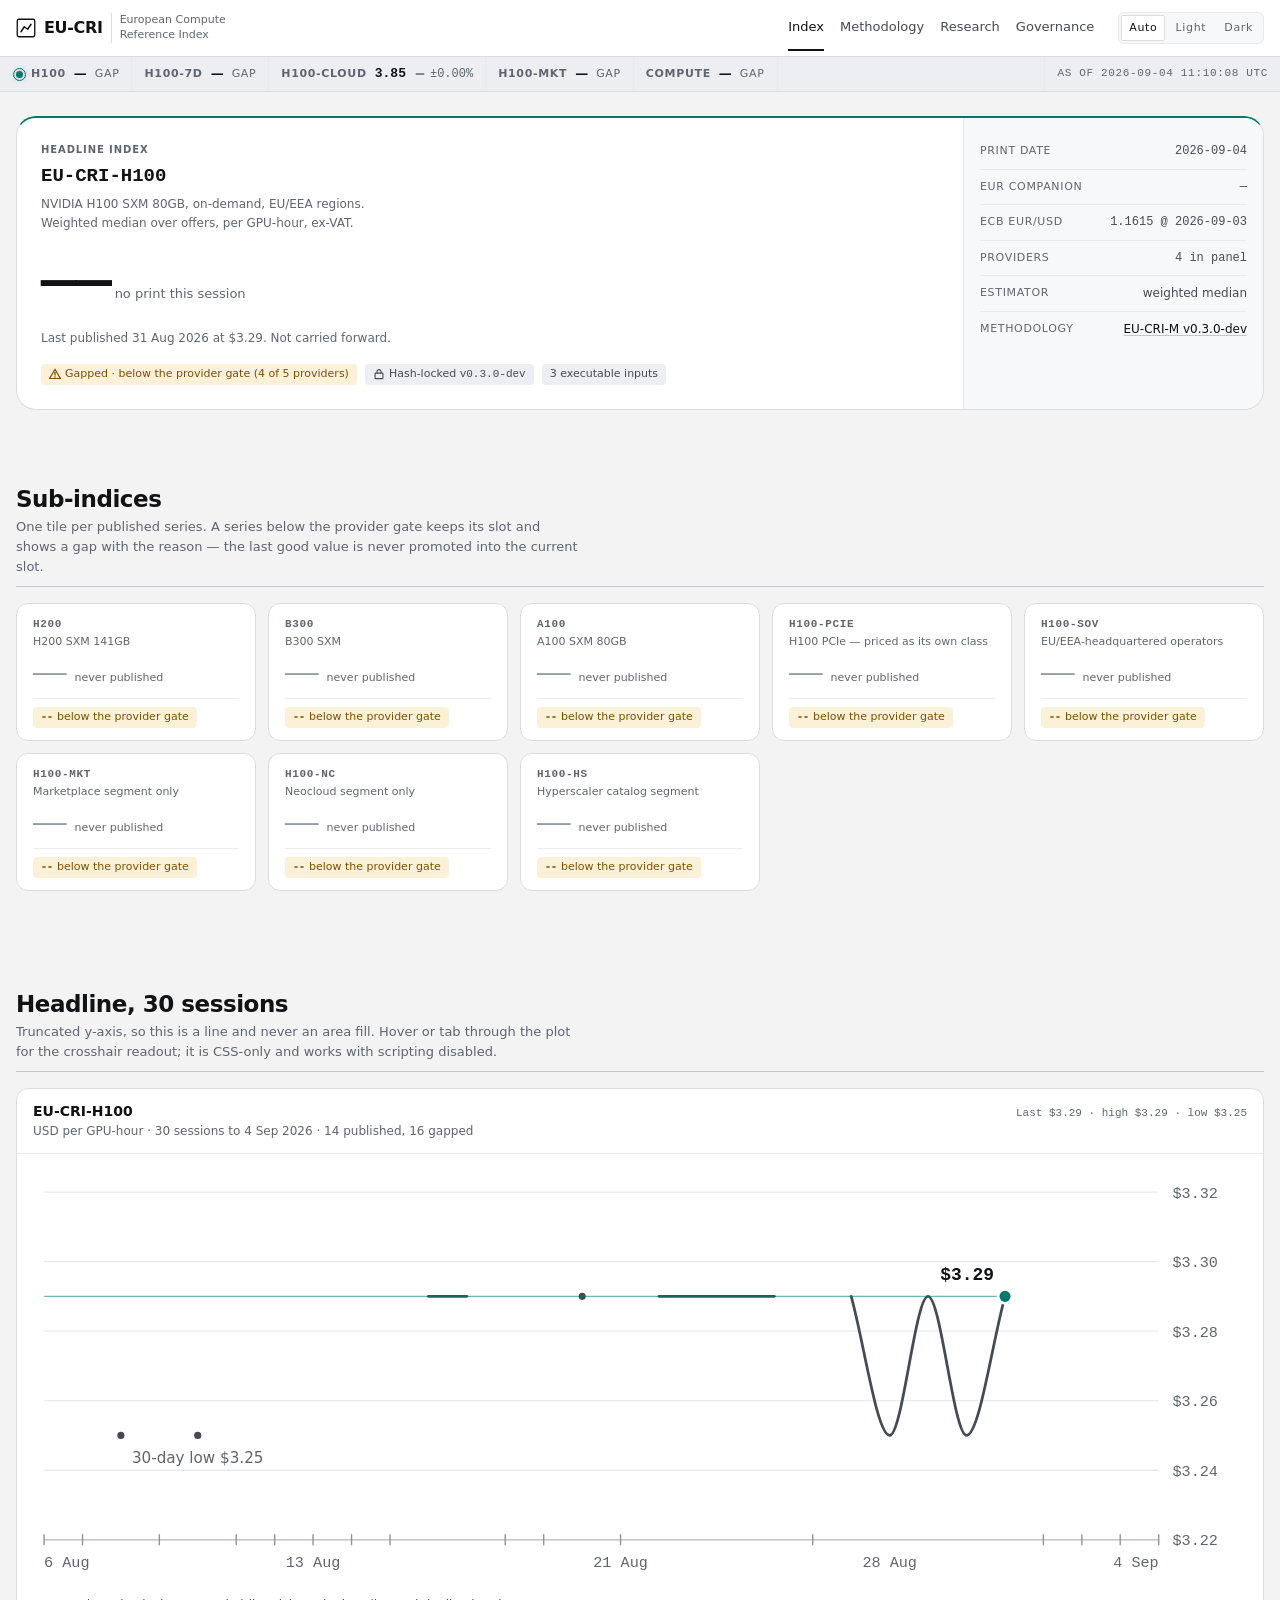
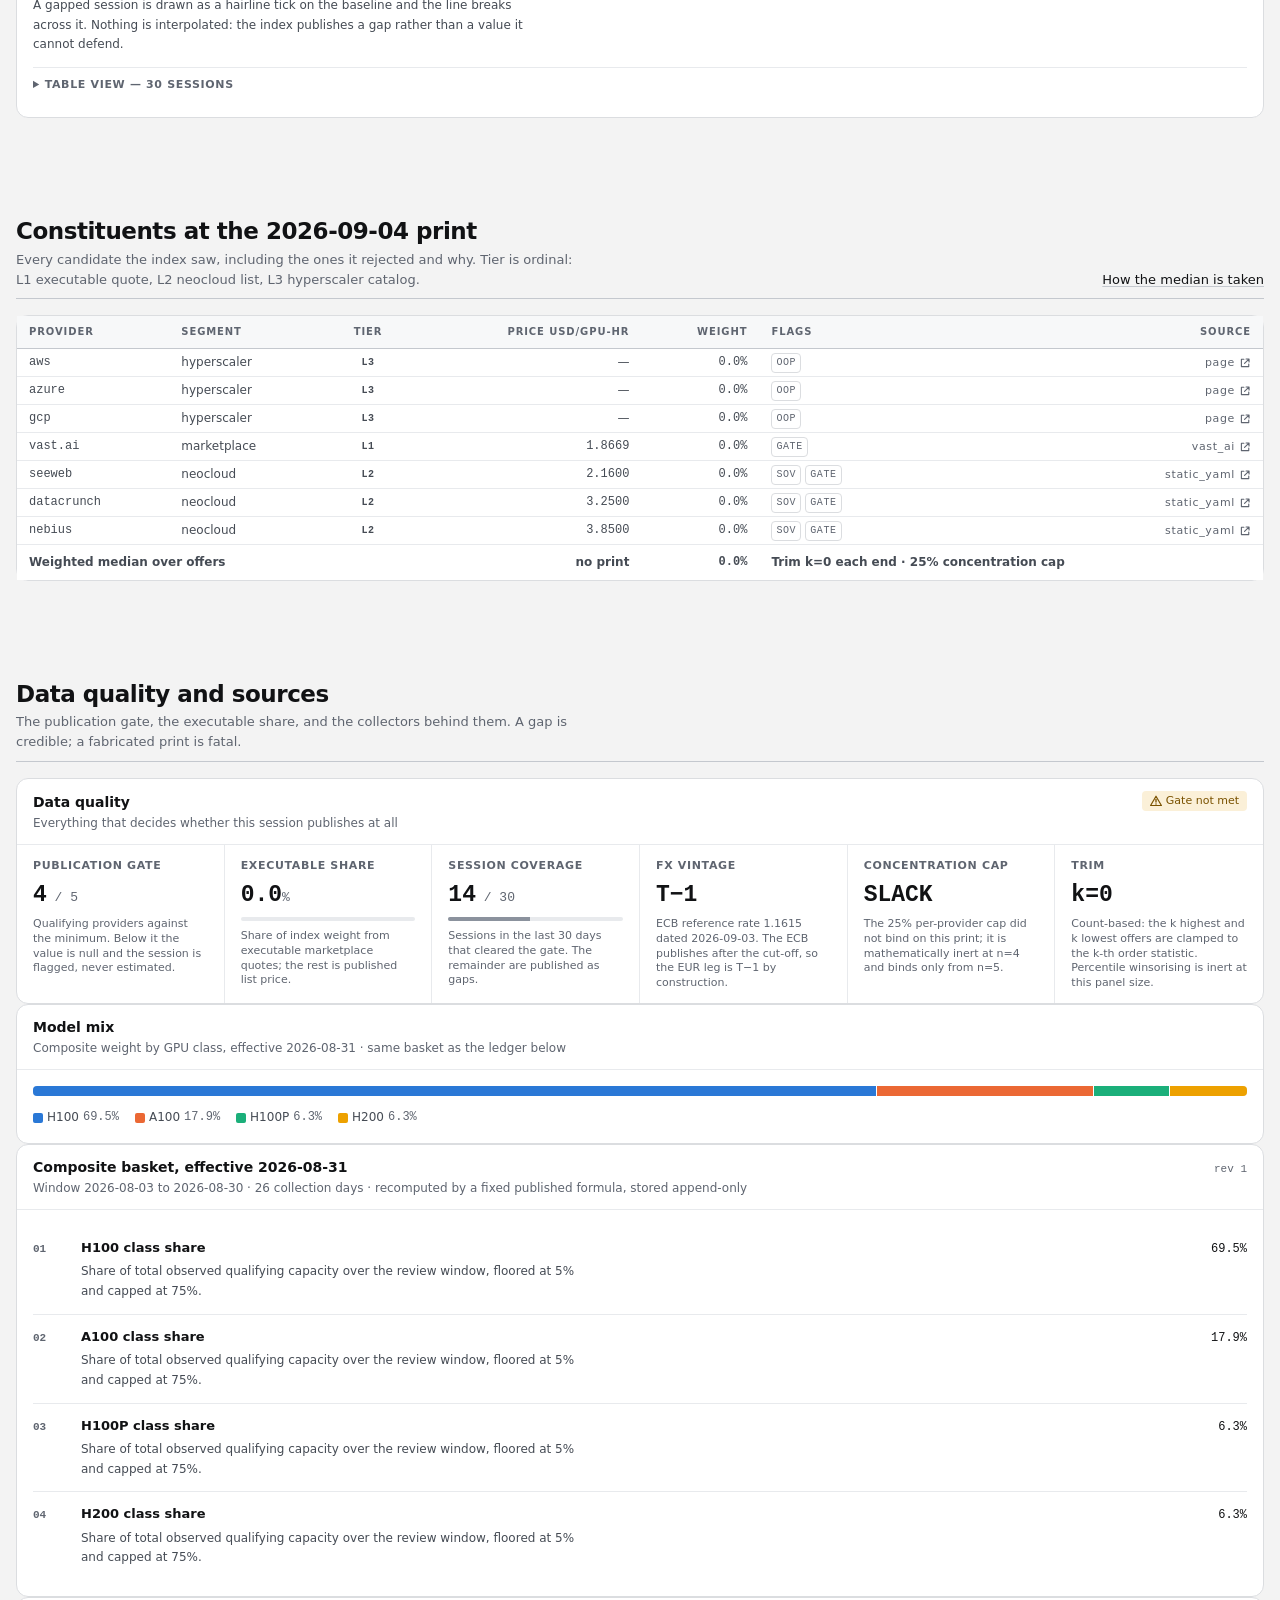
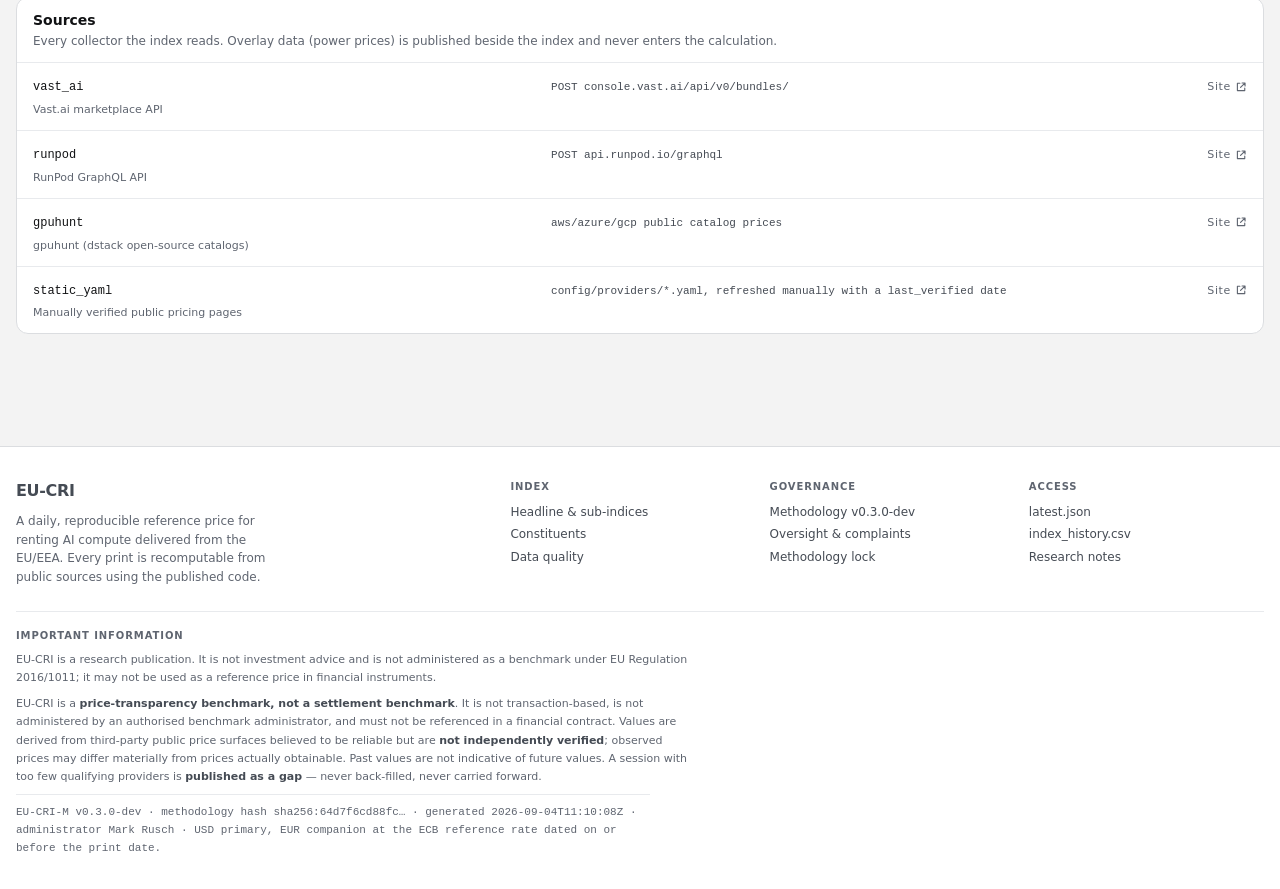
==== commit 10713d7d: "daily: 2026-09-04" ====
--- a/site/index.html
+++ b/site/index.html
@@ -3,7 +3,7 @@
 <head>
 <meta charset="utf-8">
 <meta name="viewport" content="width=device-width, initial-scale=1">
-<title>EU-CRI — European Compute Reference Index — 2026-09-03</title>
+<title>EU-CRI — European Compute Reference Index — 2026-09-04</title>
 <meta name="description" content="EU-CRI: a daily, reproducible reference price for renting AI compute delivered from the EU/EEA. Weighted median over offers, published with its full constituent set.">
 <meta name="color-scheme" content="light dark">
 <meta name="theme-color" media="(prefers-color-scheme: light)" content="#f3f3f3">
@@ -1472,10 +1472,10 @@
       </div>
     </div>
   </div>
-<div class="ticker"><div class="ticker__track scroll-x" role="list" aria-label="EU-CRI series, last published values"><div class="ticker__item" role="listitem"><span class="live-dot" aria-hidden="true"></span><span class="ticker__sym">H100</span><span class="ticker__val u">&#8212;</span><span class="ticker__stamp">GAP</span></div><div class="ticker__item" role="listitem"><span class="ticker__sym">H100-7D</span><span class="ticker__val num">3.27</span><span class="delta delta--down"><svg class="ico" viewBox="0 0 16 16" width="12" height="12" aria-hidden="true" focusable="false"><path d="M8 3v9.4M3.9 8.4 8 12.7l4.1-4.3" fill="none" stroke="currentColor" stroke-width="1.9" stroke-linecap="round" stroke-linejoin="round"/></svg><span class="num">&#8722;0.12%</span></span></div><div class="ticker__item" role="listitem"><span class="ticker__sym">H100-CLOUD</span><span class="ticker__val num">3.85</span><span class="delta delta--flat"><svg class="ico" viewBox="0 0 16 16" width="12" height="12" aria-hidden="true" focusable="false"><path d="M3 8h10" fill="none" stroke="currentColor" stroke-width="1.9" stroke-linecap="round"/></svg><span class="num">&#177;0.00%</span></span></div><div class="ticker__item" role="listitem"><span class="ticker__sym">H100-MKT</span><span class="ticker__val u">&#8212;</span><span class="ticker__stamp">GAP</span></div><div class="ticker__item" role="listitem"><span class="ticker__sym">COMPUTE</span><span class="ticker__val u">&#8212;</span><span class="ticker__stamp">GAP</span></div><div class="ticker__item ticker__item--meta" role="listitem"><span class="ticker__stamp num" id="asof" data-generated="2026-09-03T11:10:17Z">AS OF 2026-09-03 11:10:17 UTC</span></div></div></div></header>
+<div class="ticker"><div class="ticker__track scroll-x" role="list" aria-label="EU-CRI series, last published values"><div class="ticker__item" role="listitem"><span class="live-dot" aria-hidden="true"></span><span class="ticker__sym">H100</span><span class="ticker__val u">&#8212;</span><span class="ticker__stamp">GAP</span></div><div class="ticker__item" role="listitem"><span class="ticker__sym">H100-7D</span><span class="ticker__val u">&#8212;</span><span class="ticker__stamp">GAP</span></div><div class="ticker__item" role="listitem"><span class="ticker__sym">H100-CLOUD</span><span class="ticker__val num">3.85</span><span class="delta delta--flat"><svg class="ico" viewBox="0 0 16 16" width="12" height="12" aria-hidden="true" focusable="false"><path d="M3 8h10" fill="none" stroke="currentColor" stroke-width="1.9" stroke-linecap="round"/></svg><span class="num">&#177;0.00%</span></span></div><div class="ticker__item" role="listitem"><span class="ticker__sym">H100-MKT</span><span class="ticker__val u">&#8212;</span><span class="ticker__stamp">GAP</span></div><div class="ticker__item" role="listitem"><span class="ticker__sym">COMPUTE</span><span class="ticker__val u">&#8212;</span><span class="ticker__stamp">GAP</span></div><div class="ticker__item ticker__item--meta" role="listitem"><span class="ticker__stamp num" id="asof" data-generated="2026-09-04T11:10:08Z">AS OF 2026-09-04 11:10:08 UTC</span></div></div></div></header>
 <main class="wrap" id="main">
   <h1 class="vh">EU-CRI — European Compute Reference Index, daily print for
-  2026-09-03</h1>
+  2026-09-04</h1>
 
   <section class="section" aria-labelledby="print-h" style="padding-block:var(--space-6)">
     <section class="print" aria-labelledby="print-h">
@@ -1490,13 +1490,13 @@
     </div>
     <div class="print__figure"><span class="print__value num" id="hero-usd" aria-label="No value published">&#8212;&#8212;</span><span class="print__unit">no print this session</span></div>
     <div class="print__row"><span class="print__vs">Last published 31 Aug 2026 at $3.29. Not carried forward.</span></div>
-    <div class="print__chips"><span class="chip chip--warning"><svg class="ico" viewBox="0 0 16 16" width="12" height="12" aria-hidden="true" focusable="false"><path d="M8 1.6 15.2 14H0.8Z" fill="none" stroke="currentColor" stroke-width="1.6" stroke-linejoin="round"/><path d="M8 6v3.4" stroke="currentColor" stroke-width="1.8" stroke-linecap="round"/><circle cx="8" cy="11.9" r="1" fill="currentColor"/></svg><span>Gapped &#183; below the provider gate (4 of 5 providers)</span></span><span class="chip chip--neutral"><svg class="ico" viewBox="0 0 16 16" width="12" height="12" aria-hidden="true" focusable="false"><rect x="2.8" y="6.9" width="10.4" height="7.3" rx="1" fill="none" stroke="currentColor" stroke-width="1.5"/><path d="M5.4 6.9V4.8a2.6 2.6 0 0 1 5.2 0v2.1" fill="none" stroke="currentColor" stroke-width="1.5"/></svg><span>Hash&#8209;locked <span class="num">v0.3.0-dev</span></span></span><span class="chip chip--neutral"><span>1 executable input</span></span></div>
+    <div class="print__chips"><span class="chip chip--warning"><svg class="ico" viewBox="0 0 16 16" width="12" height="12" aria-hidden="true" focusable="false"><path d="M8 1.6 15.2 14H0.8Z" fill="none" stroke="currentColor" stroke-width="1.6" stroke-linejoin="round"/><path d="M8 6v3.4" stroke="currentColor" stroke-width="1.8" stroke-linecap="round"/><circle cx="8" cy="11.9" r="1" fill="currentColor"/></svg><span>Gapped &#183; below the provider gate (4 of 5 providers)</span></span><span class="chip chip--neutral"><svg class="ico" viewBox="0 0 16 16" width="12" height="12" aria-hidden="true" focusable="false"><rect x="2.8" y="6.9" width="10.4" height="7.3" rx="1" fill="none" stroke="currentColor" stroke-width="1.5"/><path d="M5.4 6.9V4.8a2.6 2.6 0 0 1 5.2 0v2.1" fill="none" stroke="currentColor" stroke-width="1.5"/></svg><span>Hash&#8209;locked <span class="num">v0.3.0-dev</span></span></span><span class="chip chip--neutral"><span>3 executable inputs</span></span></div>
   </div>
   <div class="print__meta">
     <dl class="metagrid">
-      <div><dt>Print date</dt><dd class="num">2026-09-03</dd></div>
+      <div><dt>Print date</dt><dd class="num">2026-09-04</dd></div>
       <div><dt>EUR companion</dt><dd class="num">&#8212;</dd></div>
-      <div><dt>ECB EUR/USD</dt><dd class="num">1.1578 @ 2026-09-02</dd></div>
+      <div><dt>ECB EUR/USD</dt><dd class="num">1.1615 @ 2026-09-03</dd></div>
       <div><dt>Providers</dt><dd class="num">4 in panel</dd></div>
       <div><dt>Estimator</dt><dd>weighted median</dd>
       </div>
@@ -1526,12 +1526,12 @@
   <div class="card__head">
     <div><h3 class="card__title">EU&#8209;CRI&#8209;H100</h3>
     <p class="card__sub">USD per GPU-hour &#183; 30 sessions to
-    3 Sep 2026 &#183; 14 published, 16
+    4 Sep 2026 &#183; 14 published, 16
     gapped</p></div>
     <span class="card__meta num">Last $3.29 &#183; high $3.29 &#183; low $3.25</span>
   </div>
   <div class="card__body">
-    <div class="scroll-x"><svg class="chart" viewBox="0 0 880 300" role="group" aria-label="EU-CRI-H100, 30 sessions to 3 Sep 2026. 14 published, 16 gapped. Latest $3.29."><g aria-hidden="true"><line class="ch-grid" x1="8.0" y1="268.0" x2="816.0" y2="268.0"/><line class="ch-grid" x1="8.0" y1="217.6" x2="816.0" y2="217.6"/><line class="ch-grid" x1="8.0" y1="167.2" x2="816.0" y2="167.2"/><line class="ch-grid" x1="8.0" y1="116.8" x2="816.0" y2="116.8"/><line class="ch-grid" x1="8.0" y1="66.4" x2="816.0" y2="66.4"/><line class="ch-grid" x1="8.0" y1="16.0" x2="816.0" y2="16.0"/><line class="ch-axis" x1="8.0" y1="268.0" x2="816.0" y2="268.0"/></g><path class="ch-line" d="M314.5 91.6 L342.3 91.6"/><path class="ch-line" d="M481.7 91.6C491.0 91.6,500.2 91.6,509.5 91.6C518.8 91.6,528.1 91.6,537.4 91.6C546.7 91.6,555.9 91.6,565.2 91.6"/><path class="ch-line" d="M621.0 91.6C630.3 125.2,639.5 192.4,648.8 192.4C658.1 192.4,667.4 91.6,676.7 91.6C686.0 91.6,695.3 192.4,704.6 192.4C713.9 192.4,723.1 125.2,732.4 91.6"/><circle class="ch-marker-ring" cx="91.6" cy="192.4" r="4.5"/><circle cx="91.6" cy="192.4" r="2.6" fill="var(--chart-line)"/><circle class="ch-marker-ring" cx="147.3" cy="192.4" r="4.5"/><circle cx="147.3" cy="192.4" r="2.6" fill="var(--chart-line)"/><circle class="ch-marker-ring" cx="425.9" cy="91.6" r="4.5"/><circle cx="425.9" cy="91.6" r="2.6" fill="var(--chart-line)"/><g aria-hidden="true"><line class="ch-gapmark" x1="8.0" y1="264.0" x2="8.0" y2="272.0"/><line class="ch-gapmark" x1="35.9" y1="264.0" x2="35.9" y2="272.0"/><line class="ch-gapmark" x1="63.7" y1="264.0" x2="63.7" y2="272.0"/><line class="ch-gapmark" x1="119.4" y1="264.0" x2="119.4" y2="272.0"/><line class="ch-gapmark" x1="175.2" y1="264.0" x2="175.2" y2="272.0"/><line class="ch-gapmark" x1="203.0" y1="264.0" x2="203.0" y2="272.0"/><line class="ch-gapmark" x1="230.9" y1="264.0" x2="230.9" y2="272.0"/><line class="ch-gapmark" x1="258.8" y1="264.0" x2="258.8" y2="272.0"/><line class="ch-gapmark" x1="286.6" y1="264.0" x2="286.6" y2="272.0"/><line class="ch-gapmark" x1="370.2" y1="264.0" x2="370.2" y2="272.0"/><line class="ch-gapmark" x1="398.1" y1="264.0" x2="398.1" y2="272.0"/><line class="ch-gapmark" x1="453.8" y1="264.0" x2="453.8" y2="272.0"/><line class="ch-gapmark" x1="593.1" y1="264.0" x2="593.1" y2="272.0"/><line class="ch-gapmark" x1="760.3" y1="264.0" x2="760.3" y2="272.0"/><line class="ch-gapmark" x1="788.1" y1="264.0" x2="788.1" y2="272.0"/><line class="ch-gapmark" x1="816.0" y1="264.0" x2="816.0" y2="272.0"/><text class="ch-tick" x="826" y="272.0">$3.22</text><text class="ch-tick" x="826" y="221.6">$3.24</text><text class="ch-tick" x="826" y="171.2">$3.26</text><text class="ch-tick" x="826" y="120.8">$3.28</text><text class="ch-tick" x="826" y="70.4">$3.30</text><text class="ch-tick" x="826" y="20.0">$3.32</text><text class="ch-tick" x="8.0" y="288" text-anchor="start">5 Aug</text><text class="ch-tick" x="203.0" y="288" text-anchor="middle">12 Aug</text><text class="ch-tick" x="425.9" y="288" text-anchor="middle">20 Aug</text><text class="ch-tick" x="621.0" y="288" text-anchor="middle">27 Aug</text><text class="ch-tick" x="816.0" y="288" text-anchor="end">3 Sep</text><text class="ch-cur" x="724.4" y="79.6" text-anchor="end">$3.29</text><text class="ch-note" x="99.6" y="212.4" text-anchor="start">30-day low $3.25</text></g><line class="ch-marker-rule" x1="8.0" y1="91.6" x2="732.4" y2="91.6"/><circle class="ch-marker-ring" cx="732.4" cy="91.6" r="6"/><circle class="ch-marker" cx="732.4" cy="91.6" r="4"/><g class="hp-layer"><g class="hp" tabindex="0" role="img" aria-label="8 Aug 2026: $3.25 per GPU-hour"><line class="hp-cross" x1="91.6" y1="16.0" x2="91.6" y2="268.0"/><circle class="hp-dot" cx="91.6" cy="192.4" r="4.5"/><g class="hp-tip" transform="translate(103.6 168.4)"><rect class="hp-box" width="152" height="46" rx="3"/><line class="hp-key" x1="11" y1="18" x2="25" y2="18"/><text class="hp-val" x="31" y="22">$3.25</text><text class="hp-lab" x="11" y="37">8 Aug 2026</text></g><rect class="hp-hit" x="77.7" y="16.0" width="27.9" height="252.0"/></g><g class="hp" tabindex="0" role="img" aria-label="10 Aug 2026: $3.25 per GPU-hour"><line class="hp-cross" x1="147.3" y1="16.0" x2="147.3" y2="268.0"/><circle class="hp-dot" cx="147.3" cy="192.4" r="4.5"/><g class="hp-tip" transform="translate(159.3 168.4)"><rect class="hp-box" width="152" height="46" rx="3"/><line class="hp-key" x1="11" y1="18" x2="25" y2="18"/><text class="hp-val" x="31" y="22">$3.25</text><text class="hp-lab" x="11" y="37">10 Aug 2026</text></g><rect class="hp-hit" x="133.4" y="16.0" width="27.9" height="252.0"/></g><g class="hp" tabindex="0" role="img" aria-label="16 Aug 2026: $3.29 per GPU-hour"><line class="hp-cross" x1="314.5" y1="16.0" x2="314.5" y2="268.0"/><circle class="hp-dot" cx="314.5" cy="91.6" r="4.5"/><g class="hp-tip" transform="translate(326.5 67.6)"><rect class="hp-box" width="152" height="46" rx="3"/><line class="hp-key" x1="11" y1="18" x2="25" y2="18"/><text class="hp-val" x="31" y="22">$3.29</text><text class="hp-lab" x="11" y="37">16 Aug 2026</text></g><rect class="hp-hit" x="300.6" y="16.0" width="27.9" height="252.0"/></g><g class="hp" tabindex="0" role="img" aria-label="17 Aug 2026: $3.29 per GPU-hour"><line class="hp-cross" x1="342.3" y1="16.0" x2="342.3" y2="268.0"/><circle class="hp-dot" cx="342.3" cy="91.6" r="4.5"/><g class="hp-tip" transform="translate(354.3 67.6)"><rect class="hp-box" width="152" height="46" rx="3"/><line class="hp-key" x1="11" y1="18" x2="25" y2="18"/><text class="hp-val" x="31" y="22">$3.29</text><text class="hp-lab" x="11" y="37">17 Aug 2026</text></g><rect class="hp-hit" x="328.4" y="16.0" width="27.9" height="252.0"/></g><g class="hp" tabindex="0" role="img" aria-label="20 Aug 2026: $3.29 per GPU-hour"><line class="hp-cross" x1="425.9" y1="16.0" x2="425.9" y2="268.0"/><circle class="hp-dot" cx="425.9" cy="91.6" r="4.5"/><g class="hp-tip" transform="translate(437.9 67.6)"><rect class="hp-box" width="152" height="46" rx="3"/><line class="hp-key" x1="11" y1="18" x2="25" y2="18"/><text class="hp-val" x="31" y="22">$3.29</text><text class="hp-lab" x="11" y="37">20 Aug 2026</text></g><rect class="hp-hit" x="412.0" y="16.0" width="27.9" height="252.0"/></g><g class="hp" tabindex="0" role="img" aria-label="22 Aug 2026: $3.29 per GPU-hour"><line class="hp-cross" x1="481.7" y1="16.0" x2="481.7" y2="268.0"/><circle class="hp-dot" cx="481.7" cy="91.6" r="4.5"/><g class="hp-tip" transform="translate(493.7 67.6)"><rect class="hp-box" width="152" height="46" rx="3"/><line class="hp-key" x1="11" y1="18" x2="25" y2="18"/><text class="hp-val" x="31" y="22">$3.29</text><text class="hp-lab" x="11" y="37">22 Aug 2026</text></g><rect class="hp-hit" x="467.8" y="16.0" width="27.9" height="252.0"/></g><g class="hp" tabindex="0" role="img" aria-label="23 Aug 2026: $3.29 per GPU-hour"><line class="hp-cross" x1="509.5" y1="16.0" x2="509.5" y2="268.0"/><circle class="hp-dot" cx="509.5" cy="91.6" r="4.5"/><g class="hp-tip" transform="translate(521.5 67.6)"><rect class="hp-box" width="152" height="46" rx="3"/><line class="hp-key" x1="11" y1="18" x2="25" y2="18"/><text class="hp-val" x="31" y="22">$3.29</text><text class="hp-lab" x="11" y="37">23 Aug 2026</text></g><rect class="hp-hit" x="495.6" y="16.0" width="27.9" height="252.0"/></g><g class="hp" tabindex="0" role="img" aria-label="24 Aug 2026: $3.29 per GPU-hour"><line class="hp-cross" x1="537.4" y1="16.0" x2="537.4" y2="268.0"/><circle class="hp-dot" cx="537.4" cy="91.6" r="4.5"/><g class="hp-tip" transform="translate(549.4 67.6)"><rect class="hp-box" width="152" height="46" rx="3"/><line class="hp-key" x1="11" y1="18" x2="25" y2="18"/><text class="hp-val" x="31" y="22">$3.29</text><text class="hp-lab" x="11" y="37">24 Aug 2026</text></g><rect class="hp-hit" x="523.5" y="16.0" width="27.9" height="252.0"/></g><g class="hp" tabindex="0" role="img" aria-label="25 Aug 2026: $3.29 per GPU-hour"><line class="hp-cross" x1="565.2" y1="16.0" x2="565.2" y2="268.0"/><circle class="hp-dot" cx="565.2" cy="91.6" r="4.5"/><g class="hp-tip" transform="translate(577.2 67.6)"><rect class="hp-box" width="152" height="46" rx="3"/><line class="hp-key" x1="11" y1="18" x2="25" y2="18"/><text class="hp-val" x="31" y="22">$3.29</text><text class="hp-lab" x="11" y="37">25 Aug 2026</text></g><rect class="hp-hit" x="551.3" y="16.0" width="27.9" height="252.0"/></g><g class="hp" tabindex="0" role="img" aria-label="27 Aug 2026: $3.29 per GPU-hour"><line class="hp-cross" x1="621.0" y1="16.0" x2="621.0" y2="268.0"/><circle class="hp-dot" cx="621.0" cy="91.6" r="4.5"/><g class="hp-tip" transform="translate(633.0 67.6)"><rect class="hp-box" width="152" height="46" rx="3"/><line class="hp-key" x1="11" y1="18" x2="25" y2="18"/><text class="hp-val" x="31" y="22">$3.29</text><text class="hp-lab" x="11" y="37">27 Aug 2026</text></g><rect class="hp-hit" x="607.1" y="16.0" width="27.9" height="252.0"/></g><g class="hp" tabindex="0" role="img" aria-label="28 Aug 2026: $3.25 per GPU-hour"><line class="hp-cross" x1="648.8" y1="16.0" x2="648.8" y2="268.0"/><circle class="hp-dot" cx="648.8" cy="192.4" r="4.5"/><g class="hp-tip" transform="translate(484.8 168.4)"><rect class="hp-box" width="152" height="46" rx="3"/><line class="hp-key" x1="11" y1="18" x2="25" y2="18"/><text class="hp-val" x="31" y="22">$3.25</text><text class="hp-lab" x="11" y="37">28 Aug 2026</text></g><rect class="hp-hit" x="634.9" y="16.0" width="27.9" height="252.0"/></g><g class="hp" tabindex="0" role="img" aria-label="29 Aug 2026: $3.29 per GPU-hour"><line class="hp-cross" x1="676.7" y1="16.0" x2="676.7" y2="268.0"/><circle class="hp-dot" cx="676.7" cy="91.6" r="4.5"/><g class="hp-tip" transform="translate(512.7 67.6)"><rect class="hp-box" width="152" height="46" rx="3"/><line class="hp-key" x1="11" y1="18" x2="25" y2="18"/><text class="hp-val" x="31" y="22">$3.29</text><text class="hp-lab" x="11" y="37">29 Aug 2026</text></g><rect class="hp-hit" x="662.8" y="16.0" width="27.9" height="252.0"/></g><g class="hp" tabindex="0" role="img" aria-label="30 Aug 2026: $3.25 per GPU-hour"><line class="hp-cross" x1="704.6" y1="16.0" x2="704.6" y2="268.0"/><circle class="hp-dot" cx="704.6" cy="192.4" r="4.5"/><g class="hp-tip" transform="translate(540.6 168.4)"><rect class="hp-box" width="152" height="46" rx="3"/><line class="hp-key" x1="11" y1="18" x2="25" y2="18"/><text class="hp-val" x="31" y="22">$3.25</text><text class="hp-lab" x="11" y="37">30 Aug 2026</text></g><rect class="hp-hit" x="690.7" y="16.0" width="27.9" height="252.0"/></g><g class="hp" tabindex="0" role="img" aria-label="31 Aug 2026: $3.29 per GPU-hour"><line class="hp-cross" x1="732.4" y1="16.0" x2="732.4" y2="268.0"/><circle class="hp-dot" cx="732.4" cy="91.6" r="4.5"/><g class="hp-tip" transform="translate(568.4 67.6)"><rect class="hp-box" width="152" height="46" rx="3"/><line class="hp-key" x1="11" y1="18" x2="25" y2="18"/><text class="hp-val" x="31" y="22">$3.29</text><text class="hp-lab" x="11" y="37">31 Aug 2026</text></g><rect class="hp-hit" x="718.5" y="16.0" width="27.9" height="252.0"/></g></g></svg></div>
+    <div class="scroll-x"><svg class="chart" viewBox="0 0 880 300" role="group" aria-label="EU-CRI-H100, 30 sessions to 4 Sep 2026. 14 published, 16 gapped. Latest $3.29."><g aria-hidden="true"><line class="ch-grid" x1="8.0" y1="268.0" x2="816.0" y2="268.0"/><line class="ch-grid" x1="8.0" y1="217.6" x2="816.0" y2="217.6"/><line class="ch-grid" x1="8.0" y1="167.2" x2="816.0" y2="167.2"/><line class="ch-grid" x1="8.0" y1="116.8" x2="816.0" y2="116.8"/><line class="ch-grid" x1="8.0" y1="66.4" x2="816.0" y2="66.4"/><line class="ch-grid" x1="8.0" y1="16.0" x2="816.0" y2="16.0"/><line class="ch-axis" x1="8.0" y1="268.0" x2="816.0" y2="268.0"/></g><path class="ch-line" d="M286.6 91.6 L314.5 91.6"/><path class="ch-line" d="M453.8 91.6C463.1 91.6,472.4 91.6,481.7 91.6C491.0 91.6,500.2 91.6,509.5 91.6C518.8 91.6,528.1 91.6,537.4 91.6"/><path class="ch-line" d="M593.1 91.6C602.4 125.2,611.7 192.4,621.0 192.4C630.3 192.4,639.5 91.6,648.8 91.6C658.1 91.6,667.4 192.4,676.7 192.4C686.0 192.4,695.3 125.2,704.6 91.6"/><circle class="ch-marker-ring" cx="63.7" cy="192.4" r="4.5"/><circle cx="63.7" cy="192.4" r="2.6" fill="var(--chart-line)"/><circle class="ch-marker-ring" cx="119.4" cy="192.4" r="4.5"/><circle cx="119.4" cy="192.4" r="2.6" fill="var(--chart-line)"/><circle class="ch-marker-ring" cx="398.1" cy="91.6" r="4.5"/><circle cx="398.1" cy="91.6" r="2.6" fill="var(--chart-line)"/><g aria-hidden="true"><line class="ch-gapmark" x1="8.0" y1="264.0" x2="8.0" y2="272.0"/><line class="ch-gapmark" x1="35.9" y1="264.0" x2="35.9" y2="272.0"/><line class="ch-gapmark" x1="91.6" y1="264.0" x2="91.6" y2="272.0"/><line class="ch-gapmark" x1="147.3" y1="264.0" x2="147.3" y2="272.0"/><line class="ch-gapmark" x1="175.2" y1="264.0" x2="175.2" y2="272.0"/><line class="ch-gapmark" x1="203.0" y1="264.0" x2="203.0" y2="272.0"/><line class="ch-gapmark" x1="230.9" y1="264.0" x2="230.9" y2="272.0"/><line class="ch-gapmark" x1="258.8" y1="264.0" x2="258.8" y2="272.0"/><line class="ch-gapmark" x1="342.3" y1="264.0" x2="342.3" y2="272.0"/><line class="ch-gapmark" x1="370.2" y1="264.0" x2="370.2" y2="272.0"/><line class="ch-gapmark" x1="425.9" y1="264.0" x2="425.9" y2="272.0"/><line class="ch-gapmark" x1="565.2" y1="264.0" x2="565.2" y2="272.0"/><line class="ch-gapmark" x1="732.4" y1="264.0" x2="732.4" y2="272.0"/><line class="ch-gapmark" x1="760.3" y1="264.0" x2="760.3" y2="272.0"/><line class="ch-gapmark" x1="788.1" y1="264.0" x2="788.1" y2="272.0"/><line class="ch-gapmark" x1="816.0" y1="264.0" x2="816.0" y2="272.0"/><text class="ch-tick" x="826" y="272.0">$3.22</text><text class="ch-tick" x="826" y="221.6">$3.24</text><text class="ch-tick" x="826" y="171.2">$3.26</text><text class="ch-tick" x="826" y="120.8">$3.28</text><text class="ch-tick" x="826" y="70.4">$3.30</text><text class="ch-tick" x="826" y="20.0">$3.32</text><text class="ch-tick" x="8.0" y="288" text-anchor="start">6 Aug</text><text class="ch-tick" x="203.0" y="288" text-anchor="middle">13 Aug</text><text class="ch-tick" x="425.9" y="288" text-anchor="middle">21 Aug</text><text class="ch-tick" x="621.0" y="288" text-anchor="middle">28 Aug</text><text class="ch-tick" x="816.0" y="288" text-anchor="end">4 Sep</text><text class="ch-cur" x="696.6" y="79.6" text-anchor="end">$3.29</text><text class="ch-note" x="71.7" y="212.4" text-anchor="start">30-day low $3.25</text></g><line class="ch-marker-rule" x1="8.0" y1="91.6" x2="704.6" y2="91.6"/><circle class="ch-marker-ring" cx="704.6" cy="91.6" r="6"/><circle class="ch-marker" cx="704.6" cy="91.6" r="4"/><g class="hp-layer"><g class="hp" tabindex="0" role="img" aria-label="8 Aug 2026: $3.25 per GPU-hour"><line class="hp-cross" x1="63.7" y1="16.0" x2="63.7" y2="268.0"/><circle class="hp-dot" cx="63.7" cy="192.4" r="4.5"/><g class="hp-tip" transform="translate(75.7 168.4)"><rect class="hp-box" width="152" height="46" rx="3"/><line class="hp-key" x1="11" y1="18" x2="25" y2="18"/><text class="hp-val" x="31" y="22">$3.25</text><text class="hp-lab" x="11" y="37">8 Aug 2026</text></g><rect class="hp-hit" x="49.8" y="16.0" width="27.9" height="252.0"/></g><g class="hp" tabindex="0" role="img" aria-label="10 Aug 2026: $3.25 per GPU-hour"><line class="hp-cross" x1="119.4" y1="16.0" x2="119.4" y2="268.0"/><circle class="hp-dot" cx="119.4" cy="192.4" r="4.5"/><g class="hp-tip" transform="translate(131.4 168.4)"><rect class="hp-box" width="152" height="46" rx="3"/><line class="hp-key" x1="11" y1="18" x2="25" y2="18"/><text class="hp-val" x="31" y="22">$3.25</text><text class="hp-lab" x="11" y="37">10 Aug 2026</text></g><rect class="hp-hit" x="105.5" y="16.0" width="27.9" height="252.0"/></g><g class="hp" tabindex="0" role="img" aria-label="16 Aug 2026: $3.29 per GPU-hour"><line class="hp-cross" x1="286.6" y1="16.0" x2="286.6" y2="268.0"/><circle class="hp-dot" cx="286.6" cy="91.6" r="4.5"/><g class="hp-tip" transform="translate(298.6 67.6)"><rect class="hp-box" width="152" height="46" rx="3"/><line class="hp-key" x1="11" y1="18" x2="25" y2="18"/><text class="hp-val" x="31" y="22">$3.29</text><text class="hp-lab" x="11" y="37">16 Aug 2026</text></g><rect class="hp-hit" x="272.7" y="16.0" width="27.9" height="252.0"/></g><g class="hp" tabindex="0" role="img" aria-label="17 Aug 2026: $3.29 per GPU-hour"><line class="hp-cross" x1="314.5" y1="16.0" x2="314.5" y2="268.0"/><circle class="hp-dot" cx="314.5" cy="91.6" r="4.5"/><g class="hp-tip" transform="translate(326.5 67.6)"><rect class="hp-box" width="152" height="46" rx="3"/><line class="hp-key" x1="11" y1="18" x2="25" y2="18"/><text class="hp-val" x="31" y="22">$3.29</text><text class="hp-lab" x="11" y="37">17 Aug 2026</text></g><rect class="hp-hit" x="300.6" y="16.0" width="27.9" height="252.0"/></g><g class="hp" tabindex="0" role="img" aria-label="20 Aug 2026: $3.29 per GPU-hour"><line class="hp-cross" x1="398.1" y1="16.0" x2="398.1" y2="268.0"/><circle class="hp-dot" cx="398.1" cy="91.6" r="4.5"/><g class="hp-tip" transform="translate(410.1 67.6)"><rect class="hp-box" width="152" height="46" rx="3"/><line class="hp-key" x1="11" y1="18" x2="25" y2="18"/><text class="hp-val" x="31" y="22">$3.29</text><text class="hp-lab" x="11" y="37">20 Aug 2026</text></g><rect class="hp-hit" x="384.2" y="16.0" width="27.9" height="252.0"/></g><g class="hp" tabindex="0" role="img" aria-label="22 Aug 2026: $3.29 per GPU-hour"><line class="hp-cross" x1="453.8" y1="16.0" x2="453.8" y2="268.0"/><circle class="hp-dot" cx="453.8" cy="91.6" r="4.5"/><g class="hp-tip" transform="translate(465.8 67.6)"><rect class="hp-box" width="152" height="46" rx="3"/><line class="hp-key" x1="11" y1="18" x2="25" y2="18"/><text class="hp-val" x="31" y="22">$3.29</text><text class="hp-lab" x="11" y="37">22 Aug 2026</text></g><rect class="hp-hit" x="439.9" y="16.0" width="27.9" height="252.0"/></g><g class="hp" tabindex="0" role="img" aria-label="23 Aug 2026: $3.29 per GPU-hour"><line class="hp-cross" x1="481.7" y1="16.0" x2="481.7" y2="268.0"/><circle class="hp-dot" cx="481.7" cy="91.6" r="4.5"/><g class="hp-tip" transform="translate(493.7 67.6)"><rect class="hp-box" width="152" height="46" rx="3"/><line class="hp-key" x1="11" y1="18" x2="25" y2="18"/><text class="hp-val" x="31" y="22">$3.29</text><text class="hp-lab" x="11" y="37">23 Aug 2026</text></g><rect class="hp-hit" x="467.8" y="16.0" width="27.9" height="252.0"/></g><g class="hp" tabindex="0" role="img" aria-label="24 Aug 2026: $3.29 per GPU-hour"><line class="hp-cross" x1="509.5" y1="16.0" x2="509.5" y2="268.0"/><circle class="hp-dot" cx="509.5" cy="91.6" r="4.5"/><g class="hp-tip" transform="translate(521.5 67.6)"><rect class="hp-box" width="152" height="46" rx="3"/><line class="hp-key" x1="11" y1="18" x2="25" y2="18"/><text class="hp-val" x="31" y="22">$3.29</text><text class="hp-lab" x="11" y="37">24 Aug 2026</text></g><rect class="hp-hit" x="495.6" y="16.0" width="27.9" height="252.0"/></g><g class="hp" tabindex="0" role="img" aria-label="25 Aug 2026: $3.29 per GPU-hour"><line class="hp-cross" x1="537.4" y1="16.0" x2="537.4" y2="268.0"/><circle class="hp-dot" cx="537.4" cy="91.6" r="4.5"/><g class="hp-tip" transform="translate(549.4 67.6)"><rect class="hp-box" width="152" height="46" rx="3"/><line class="hp-key" x1="11" y1="18" x2="25" y2="18"/><text class="hp-val" x="31" y="22">$3.29</text><text class="hp-lab" x="11" y="37">25 Aug 2026</text></g><rect class="hp-hit" x="523.5" y="16.0" width="27.9" height="252.0"/></g><g class="hp" tabindex="0" role="img" aria-label="27 Aug 2026: $3.29 per GPU-hour"><line class="hp-cross" x1="593.1" y1="16.0" x2="593.1" y2="268.0"/><circle class="hp-dot" cx="593.1" cy="91.6" r="4.5"/><g class="hp-tip" transform="translate(605.1 67.6)"><rect class="hp-box" width="152" height="46" rx="3"/><line class="hp-key" x1="11" y1="18" x2="25" y2="18"/><text class="hp-val" x="31" y="22">$3.29</text><text class="hp-lab" x="11" y="37">27 Aug 2026</text></g><rect class="hp-hit" x="579.2" y="16.0" width="27.9" height="252.0"/></g><g class="hp" tabindex="0" role="img" aria-label="28 Aug 2026: $3.25 per GPU-hour"><line class="hp-cross" x1="621.0" y1="16.0" x2="621.0" y2="268.0"/><circle class="hp-dot" cx="621.0" cy="192.4" r="4.5"/><g class="hp-tip" transform="translate(633.0 168.4)"><rect class="hp-box" width="152" height="46" rx="3"/><line class="hp-key" x1="11" y1="18" x2="25" y2="18"/><text class="hp-val" x="31" y="22">$3.25</text><text class="hp-lab" x="11" y="37">28 Aug 2026</text></g><rect class="hp-hit" x="607.1" y="16.0" width="27.9" height="252.0"/></g><g class="hp" tabindex="0" role="img" aria-label="29 Aug 2026: $3.29 per GPU-hour"><line class="hp-cross" x1="648.8" y1="16.0" x2="648.8" y2="268.0"/><circle class="hp-dot" cx="648.8" cy="91.6" r="4.5"/><g class="hp-tip" transform="translate(484.8 67.6)"><rect class="hp-box" width="152" height="46" rx="3"/><line class="hp-key" x1="11" y1="18" x2="25" y2="18"/><text class="hp-val" x="31" y="22">$3.29</text><text class="hp-lab" x="11" y="37">29 Aug 2026</text></g><rect class="hp-hit" x="634.9" y="16.0" width="27.9" height="252.0"/></g><g class="hp" tabindex="0" role="img" aria-label="30 Aug 2026: $3.25 per GPU-hour"><line class="hp-cross" x1="676.7" y1="16.0" x2="676.7" y2="268.0"/><circle class="hp-dot" cx="676.7" cy="192.4" r="4.5"/><g class="hp-tip" transform="translate(512.7 168.4)"><rect class="hp-box" width="152" height="46" rx="3"/><line class="hp-key" x1="11" y1="18" x2="25" y2="18"/><text class="hp-val" x="31" y="22">$3.25</text><text class="hp-lab" x="11" y="37">30 Aug 2026</text></g><rect class="hp-hit" x="662.8" y="16.0" width="27.9" height="252.0"/></g><g class="hp" tabindex="0" role="img" aria-label="31 Aug 2026: $3.29 per GPU-hour"><line class="hp-cross" x1="704.6" y1="16.0" x2="704.6" y2="268.0"/><circle class="hp-dot" cx="704.6" cy="91.6" r="4.5"/><g class="hp-tip" transform="translate(540.6 67.6)"><rect class="hp-box" width="152" height="46" rx="3"/><line class="hp-key" x1="11" y1="18" x2="25" y2="18"/><text class="hp-val" x="31" y="22">$3.29</text><text class="hp-lab" x="11" y="37">31 Aug 2026</text></g><rect class="hp-hit" x="690.7" y="16.0" width="27.9" height="252.0"/></g></g></svg></div>
     <p class="ledger__d" style="margin-top:var(--space-4)">A gapped session is drawn as a
     hairline tick on the baseline and the line breaks across it. Nothing is interpolated:
     the index publishes a gap rather than a value it cannot defend.</p>
@@ -1539,7 +1539,7 @@
       <div class="tableview__scroll"><table><caption class="vh">Every session in the window,
       published or gapped</caption><thead><tr><th scope="col">Session</th>
       <th scope="col" class="ta-r">USD/GPU-hr</th><th scope="col">State</th></tr></thead>
-      <tbody><tr><td class="num">5 Aug 2026</td><td class="num ta-r u">&#8212;</td><td>gap &#183; below the provider gate · revised</td></tr><tr><td class="num">6 Aug 2026</td><td class="num ta-r u">&#8212;</td><td>gap &#183; below the provider gate · revised</td></tr><tr><td class="num">7 Aug 2026</td><td class="num ta-r u">&#8212;</td><td>gap &#183; below the provider gate · revised</td></tr><tr><td class="num">8 Aug 2026</td><td class="num ta-r">3.25</td><td>published</td></tr><tr><td class="num">9 Aug 2026</td><td class="num ta-r u">&#8212;</td><td>gap &#183; below the provider gate · revised</td></tr><tr><td class="num">10 Aug 2026</td><td class="num ta-r">3.25</td><td>published</td></tr><tr><td class="num">11 Aug 2026</td><td class="num ta-r u">&#8212;</td><td>gap &#183; below the provider gate · revised</td></tr><tr><td class="num">12 Aug 2026</td><td class="num ta-r u">&#8212;</td><td>gap &#183; below the provider gate · revised</td></tr><tr><td class="num">13 Aug 2026</td><td class="num ta-r u">&#8212;</td><td>gap &#183; below the provider gate · revised</td></tr><tr><td class="num">14 Aug 2026</td><td class="num ta-r u">&#8212;</td><td>gap &#183; below the provider gate · revised</td></tr><tr><td class="num">15 Aug 2026</td><td class="num ta-r u">&#8212;</td><td>gap &#183; below the provider gate · revised</td></tr><tr><td class="num">16 Aug 2026</td><td class="num ta-r">3.29</td><td>published</td></tr><tr><td class="num">17 Aug 2026</td><td class="num ta-r">3.29</td><td>published</td></tr><tr><td class="num">18 Aug 2026</td><td class="num ta-r u">&#8212;</td><td>gap &#183; below the provider gate</td></tr><tr><td class="num">19 Aug 2026</td><td class="num ta-r u">&#8212;</td><td>gap &#183; below the provider gate</td></tr><tr><td class="num">20 Aug 2026</td><td class="num ta-r">3.29</td><td>published</td></tr><tr><td class="num">21 Aug 2026</td><td class="num ta-r u">&#8212;</td><td>gap &#183; below the provider gate</td></tr><tr><td class="num">22 Aug 2026</td><td class="num ta-r">3.29</td><td>published</td></tr><tr><td class="num">23 Aug 2026</td><td class="num ta-r">3.29</td><td>published</td></tr><tr><td class="num">24 Aug 2026</td><td class="num ta-r">3.29</td><td>published</td></tr><tr><td class="num">25 Aug 2026</td><td class="num ta-r">3.29</td><td>published</td></tr><tr><td class="num">26 Aug 2026</td><td class="num ta-r u">&#8212;</td><td>gap &#183; below the provider gate</td></tr><tr><td class="num">27 Aug 2026</td><td class="num ta-r">3.29</td><td>published</td></tr><tr><td class="num">28 Aug 2026</td><td class="num ta-r">3.25</td><td>published</td></tr><tr><td class="num">29 Aug 2026</td><td class="num ta-r">3.29</td><td>published</td></tr><tr><td class="num">30 Aug 2026</td><td class="num ta-r">3.25</td><td>published</td></tr><tr><td class="num">31 Aug 2026</td><td class="num ta-r">3.29</td><td>published</td></tr><tr><td class="num">1 Sep 2026</td><td class="num ta-r u">&#8212;</td><td>gap &#183; below the provider gate</td></tr><tr><td class="num">2 Sep 2026</td><td class="num ta-r u">&#8212;</td><td>gap &#183; below the provider gate</td></tr><tr><td class="num">3 Sep 2026</td><td class="num ta-r u">&#8212;</td><td>gap &#183; below the provider gate</td></tr></tbody></table></div>
+      <tbody><tr><td class="num">6 Aug 2026</td><td class="num ta-r u">&#8212;</td><td>gap &#183; below the provider gate · revised</td></tr><tr><td class="num">7 Aug 2026</td><td class="num ta-r u">&#8212;</td><td>gap &#183; below the provider gate · revised</td></tr><tr><td class="num">8 Aug 2026</td><td class="num ta-r">3.25</td><td>published</td></tr><tr><td class="num">9 Aug 2026</td><td class="num ta-r u">&#8212;</td><td>gap &#183; below the provider gate · revised</td></tr><tr><td class="num">10 Aug 2026</td><td class="num ta-r">3.25</td><td>published</td></tr><tr><td class="num">11 Aug 2026</td><td class="num ta-r u">&#8212;</td><td>gap &#183; below the provider gate · revised</td></tr><tr><td class="num">12 Aug 2026</td><td class="num ta-r u">&#8212;</td><td>gap &#183; below the provider gate · revised</td></tr><tr><td class="num">13 Aug 2026</td><td class="num ta-r u">&#8212;</td><td>gap &#183; below the provider gate · revised</td></tr><tr><td class="num">14 Aug 2026</td><td class="num ta-r u">&#8212;</td><td>gap &#183; below the provider gate · revised</td></tr><tr><td class="num">15 Aug 2026</td><td class="num ta-r u">&#8212;</td><td>gap &#183; below the provider gate · revised</td></tr><tr><td class="num">16 Aug 2026</td><td class="num ta-r">3.29</td><td>published</td></tr><tr><td class="num">17 Aug 2026</td><td class="num ta-r">3.29</td><td>published</td></tr><tr><td class="num">18 Aug 2026</td><td class="num ta-r u">&#8212;</td><td>gap &#183; below the provider gate</td></tr><tr><td class="num">19 Aug 2026</td><td class="num ta-r u">&#8212;</td><td>gap &#183; below the provider gate</td></tr><tr><td class="num">20 Aug 2026</td><td class="num ta-r">3.29</td><td>published</td></tr><tr><td class="num">21 Aug 2026</td><td class="num ta-r u">&#8212;</td><td>gap &#183; below the provider gate</td></tr><tr><td class="num">22 Aug 2026</td><td class="num ta-r">3.29</td><td>published</td></tr><tr><td class="num">23 Aug 2026</td><td class="num ta-r">3.29</td><td>published</td></tr><tr><td class="num">24 Aug 2026</td><td class="num ta-r">3.29</td><td>published</td></tr><tr><td class="num">25 Aug 2026</td><td class="num ta-r">3.29</td><td>published</td></tr><tr><td class="num">26 Aug 2026</td><td class="num ta-r u">&#8212;</td><td>gap &#183; below the provider gate</td></tr><tr><td class="num">27 Aug 2026</td><td class="num ta-r">3.29</td><td>published</td></tr><tr><td class="num">28 Aug 2026</td><td class="num ta-r">3.25</td><td>published</td></tr><tr><td class="num">29 Aug 2026</td><td class="num ta-r">3.29</td><td>published</td></tr><tr><td class="num">30 Aug 2026</td><td class="num ta-r">3.25</td><td>published</td></tr><tr><td class="num">31 Aug 2026</td><td class="num ta-r">3.29</td><td>published</td></tr><tr><td class="num">1 Sep 2026</td><td class="num ta-r u">&#8212;</td><td>gap &#183; below the provider gate</td></tr><tr><td class="num">2 Sep 2026</td><td class="num ta-r u">&#8212;</td><td>gap &#183; below the provider gate</td></tr><tr><td class="num">3 Sep 2026</td><td class="num ta-r u">&#8212;</td><td>gap &#183; below the provider gate</td></tr><tr><td class="num">4 Sep 2026</td><td class="num ta-r u">&#8212;</td><td>gap &#183; below the provider gate</td></tr></tbody></table></div>
     </details>
   </div>
 </div>
@@ -1547,7 +1547,7 @@
 
   <section class="section" aria-labelledby="s-cons" id="constituents">
     <div class="section__head"><div>
-      <h2 class="section__h" id="s-cons">Constituents at the 2026-09-03 print</h2>
+      <h2 class="section__h" id="s-cons">Constituents at the 2026-09-04 print</h2>
       <p class="section__dek">Every candidate the index saw, including the ones it rejected
       and why. Tier is ordinal: L1 executable quote, L2 neocloud list, L3 hyperscaler
       catalog.</p></div>
@@ -1556,7 +1556,7 @@
     <div class="card card__body--flush">
 <div class="scroll-x">
 <table class="grid">
-  <caption class="vh">EU-CRI-H100 constituents at the 2026-09-03 print</caption>
+  <caption class="vh">EU-CRI-H100 constituents at the 2026-09-04 print</caption>
   <thead><tr>
     <th scope="col">Provider</th>
     <th scope="col">Segment</th>
@@ -1566,7 +1566,7 @@
     <th scope="col">Flags</th>
     <th scope="col" class="ta-r">Source</th>
   </tr></thead>
-  <tbody><tr><th scope="row" class="grid__name">aws</th><td class="u">hyperscaler</td><td class="ta-c"><span class="badge badge--l3" title="Hyperscaler catalog list price">L3</span></td><td class="ta-r u">&#8212;</td><td class="ta-r num u">0.0%</td><td class="grid__flags"><span class="flag" title="Excluded: out of population">OOP</span></td><td class="ta-r"><a class="srclink" href="https://aws.amazon.com/ec2/instance-types/p5/" rel="noopener">page<svg class="ico" viewBox="0 0 16 16" width="12" height="12" aria-hidden="true" focusable="false"><path d="M6.5 3H3.2v9.8H13V9.5M9.4 2.6H13.4V6.6M13.2 2.8 7.4 8.6" fill="none" stroke="currentColor" stroke-width="1.5" stroke-linecap="round" stroke-linejoin="round"/></svg></a></td></tr><tr><th scope="row" class="grid__name">azure</th><td class="u">hyperscaler</td><td class="ta-c"><span class="badge badge--l3" title="Hyperscaler catalog list price">L3</span></td><td class="ta-r u">&#8212;</td><td class="ta-r num u">0.0%</td><td class="grid__flags"><span class="flag" title="Excluded: out of population">OOP</span></td><td class="ta-r"><a class="srclink" href="https://learn.microsoft.com/en-us/azure/virtual-machines/nd-h100-v5-series" rel="noopener">page<svg class="ico" viewBox="0 0 16 16" width="12" height="12" aria-hidden="true" focusable="false"><path d="M6.5 3H3.2v9.8H13V9.5M9.4 2.6H13.4V6.6M13.2 2.8 7.4 8.6" fill="none" stroke="currentColor" stroke-width="1.5" stroke-linecap="round" stroke-linejoin="round"/></svg></a></td></tr><tr><th scope="row" class="grid__name">gcp</th><td class="u">hyperscaler</td><td class="ta-c"><span class="badge badge--l3" title="Hyperscaler catalog list price">L3</span></td><td class="ta-r u">&#8212;</td><td class="ta-r num u">0.0%</td><td class="grid__flags"><span class="flag" title="Excluded: out of population">OOP</span></td><td class="ta-r"><a class="srclink" href="https://cloud.google.com/compute/gpus-pricing" rel="noopener">page<svg class="ico" viewBox="0 0 16 16" width="12" height="12" aria-hidden="true" focusable="false"><path d="M6.5 3H3.2v9.8H13V9.5M9.4 2.6H13.4V6.6M13.2 2.8 7.4 8.6" fill="none" stroke="currentColor" stroke-width="1.5" stroke-linecap="round" stroke-linejoin="round"/></svg></a></td></tr><tr><th scope="row" class="grid__name">seeweb</th><td class="u">neocloud</td><td class="ta-c"><span class="badge badge--l2" title="Published neocloud list price">L2</span></td><td class="ta-r num strong">2.1600</td><td class="ta-r num u">0.0%</td><td class="grid__flags"><span class="flag" title="EU/EEA-headquartered operator">SOV</span><span class="flag" title="Excluded: insufficient sources">GATE</span></td><td class="ta-r"><a class="srclink" href="https://www.seeweb.it/en/products/cloud-server-gpu" rel="noopener">static_yaml<svg class="ico" viewBox="0 0 16 16" width="12" height="12" aria-hidden="true" focusable="false"><path d="M6.5 3H3.2v9.8H13V9.5M9.4 2.6H13.4V6.6M13.2 2.8 7.4 8.6" fill="none" stroke="currentColor" stroke-width="1.5" stroke-linecap="round" stroke-linejoin="round"/></svg></a></td></tr><tr><th scope="row" class="grid__name">vast.ai</th><td class="u">marketplace</td><td class="ta-c"><span class="badge badge--l1" title="Executable marketplace quote">L1</span></td><td class="ta-r num strong">3.1753</td><td class="ta-r num u">0.0%</td><td class="grid__flags"><span class="flag" title="Excluded: insufficient sources">GATE</span></td><td class="ta-r"><a class="srclink" href="https://cloud.vast.ai/" rel="noopener">vast_ai<svg class="ico" viewBox="0 0 16 16" width="12" height="12" aria-hidden="true" focusable="false"><path d="M6.5 3H3.2v9.8H13V9.5M9.4 2.6H13.4V6.6M13.2 2.8 7.4 8.6" fill="none" stroke="currentColor" stroke-width="1.5" stroke-linecap="round" stroke-linejoin="round"/></svg></a></td></tr><tr><th scope="row" class="grid__name">datacrunch</th><td class="u">neocloud</td><td class="ta-c"><span class="badge badge--l2" title="Published neocloud list price">L2</span></td><td class="ta-r num strong">3.2500</td><td class="ta-r num u">0.0%</td><td class="grid__flags"><span class="flag" title="EU/EEA-headquartered operator">SOV</span><span class="flag" title="Excluded: insufficient sources">GATE</span></td><td class="ta-r"><a class="srclink" href="https://verda.com/pricing" rel="noopener">static_yaml<svg class="ico" viewBox="0 0 16 16" width="12" height="12" aria-hidden="true" focusable="false"><path d="M6.5 3H3.2v9.8H13V9.5M9.4 2.6H13.4V6.6M13.2 2.8 7.4 8.6" fill="none" stroke="currentColor" stroke-width="1.5" stroke-linecap="round" stroke-linejoin="round"/></svg></a></td></tr><tr><th scope="row" class="grid__name">nebius</th><td class="u">neocloud</td><td class="ta-c"><span class="badge badge--l2" title="Published neocloud list price">L2</span></td><td class="ta-r num strong">3.8500</td><td class="ta-r num u">0.0%</td><td class="grid__flags"><span class="flag" title="EU/EEA-headquartered operator">SOV</span><span class="flag" title="Excluded: insufficient sources">GATE</span></td><td class="ta-r"><a class="srclink" href="https://nebius.com/prices" rel="noopener">static_yaml<svg class="ico" viewBox="0 0 16 16" width="12" height="12" aria-hidden="true" focusable="false"><path d="M6.5 3H3.2v9.8H13V9.5M9.4 2.6H13.4V6.6M13.2 2.8 7.4 8.6" fill="none" stroke="currentColor" stroke-width="1.5" stroke-linecap="round" stroke-linejoin="round"/></svg></a></td></tr></tbody>
+  <tbody><tr><th scope="row" class="grid__name">aws</th><td class="u">hyperscaler</td><td class="ta-c"><span class="badge badge--l3" title="Hyperscaler catalog list price">L3</span></td><td class="ta-r u">&#8212;</td><td class="ta-r num u">0.0%</td><td class="grid__flags"><span class="flag" title="Excluded: out of population">OOP</span></td><td class="ta-r"><a class="srclink" href="https://aws.amazon.com/ec2/instance-types/p5/" rel="noopener">page<svg class="ico" viewBox="0 0 16 16" width="12" height="12" aria-hidden="true" focusable="false"><path d="M6.5 3H3.2v9.8H13V9.5M9.4 2.6H13.4V6.6M13.2 2.8 7.4 8.6" fill="none" stroke="currentColor" stroke-width="1.5" stroke-linecap="round" stroke-linejoin="round"/></svg></a></td></tr><tr><th scope="row" class="grid__name">azure</th><td class="u">hyperscaler</td><td class="ta-c"><span class="badge badge--l3" title="Hyperscaler catalog list price">L3</span></td><td class="ta-r u">&#8212;</td><td class="ta-r num u">0.0%</td><td class="grid__flags"><span class="flag" title="Excluded: out of population">OOP</span></td><td class="ta-r"><a class="srclink" href="https://learn.microsoft.com/en-us/azure/virtual-machines/nd-h100-v5-series" rel="noopener">page<svg class="ico" viewBox="0 0 16 16" width="12" height="12" aria-hidden="true" focusable="false"><path d="M6.5 3H3.2v9.8H13V9.5M9.4 2.6H13.4V6.6M13.2 2.8 7.4 8.6" fill="none" stroke="currentColor" stroke-width="1.5" stroke-linecap="round" stroke-linejoin="round"/></svg></a></td></tr><tr><th scope="row" class="grid__name">gcp</th><td class="u">hyperscaler</td><td class="ta-c"><span class="badge badge--l3" title="Hyperscaler catalog list price">L3</span></td><td class="ta-r u">&#8212;</td><td class="ta-r num u">0.0%</td><td class="grid__flags"><span class="flag" title="Excluded: out of population">OOP</span></td><td class="ta-r"><a class="srclink" href="https://cloud.google.com/compute/gpus-pricing" rel="noopener">page<svg class="ico" viewBox="0 0 16 16" width="12" height="12" aria-hidden="true" focusable="false"><path d="M6.5 3H3.2v9.8H13V9.5M9.4 2.6H13.4V6.6M13.2 2.8 7.4 8.6" fill="none" stroke="currentColor" stroke-width="1.5" stroke-linecap="round" stroke-linejoin="round"/></svg></a></td></tr><tr><th scope="row" class="grid__name">vast.ai</th><td class="u">marketplace</td><td class="ta-c"><span class="badge badge--l1" title="Executable marketplace quote">L1</span></td><td class="ta-r num strong">1.8669</td><td class="ta-r num u">0.0%</td><td class="grid__flags"><span class="flag" title="Excluded: insufficient sources">GATE</span></td><td class="ta-r"><a class="srclink" href="https://cloud.vast.ai/" rel="noopener">vast_ai<svg class="ico" viewBox="0 0 16 16" width="12" height="12" aria-hidden="true" focusable="false"><path d="M6.5 3H3.2v9.8H13V9.5M9.4 2.6H13.4V6.6M13.2 2.8 7.4 8.6" fill="none" stroke="currentColor" stroke-width="1.5" stroke-linecap="round" stroke-linejoin="round"/></svg></a></td></tr><tr><th scope="row" class="grid__name">seeweb</th><td class="u">neocloud</td><td class="ta-c"><span class="badge badge--l2" title="Published neocloud list price">L2</span></td><td class="ta-r num strong">2.1600</td><td class="ta-r num u">0.0%</td><td class="grid__flags"><span class="flag" title="EU/EEA-headquartered operator">SOV</span><span class="flag" title="Excluded: insufficient sources">GATE</span></td><td class="ta-r"><a class="srclink" href="https://www.seeweb.it/en/products/cloud-server-gpu" rel="noopener">static_yaml<svg class="ico" viewBox="0 0 16 16" width="12" height="12" aria-hidden="true" focusable="false"><path d="M6.5 3H3.2v9.8H13V9.5M9.4 2.6H13.4V6.6M13.2 2.8 7.4 8.6" fill="none" stroke="currentColor" stroke-width="1.5" stroke-linecap="round" stroke-linejoin="round"/></svg></a></td></tr><tr><th scope="row" class="grid__name">datacrunch</th><td class="u">neocloud</td><td class="ta-c"><span class="badge badge--l2" title="Published neocloud list price">L2</span></td><td class="ta-r num strong">3.2500</td><td class="ta-r num u">0.0%</td><td class="grid__flags"><span class="flag" title="EU/EEA-headquartered operator">SOV</span><span class="flag" title="Excluded: insufficient sources">GATE</span></td><td class="ta-r"><a class="srclink" href="https://verda.com/pricing" rel="noopener">static_yaml<svg class="ico" viewBox="0 0 16 16" width="12" height="12" aria-hidden="true" focusable="false"><path d="M6.5 3H3.2v9.8H13V9.5M9.4 2.6H13.4V6.6M13.2 2.8 7.4 8.6" fill="none" stroke="currentColor" stroke-width="1.5" stroke-linecap="round" stroke-linejoin="round"/></svg></a></td></tr><tr><th scope="row" class="grid__name">nebius</th><td class="u">neocloud</td><td class="ta-c"><span class="badge badge--l2" title="Published neocloud list price">L2</span></td><td class="ta-r num strong">3.8500</td><td class="ta-r num u">0.0%</td><td class="grid__flags"><span class="flag" title="EU/EEA-headquartered operator">SOV</span><span class="flag" title="Excluded: insufficient sources">GATE</span></td><td class="ta-r"><a class="srclink" href="https://nebius.com/prices" rel="noopener">static_yaml<svg class="ico" viewBox="0 0 16 16" width="12" height="12" aria-hidden="true" focusable="false"><path d="M6.5 3H3.2v9.8H13V9.5M9.4 2.6H13.4V6.6M13.2 2.8 7.4 8.6" fill="none" stroke="currentColor" stroke-width="1.5" stroke-linecap="round" stroke-linejoin="round"/></svg></a></td></tr></tbody>
   <tfoot><tr>
     <th scope="row" colspan="3">Weighted median over offers</th>
     <td class="ta-r u">no print</td>
@@ -1616,8 +1616,8 @@
     <div class="qstat">
       <span class="qstat__k">FX vintage</span>
       <span class="qstat__v">T&#8722;1</span>
-      <span class="qstat__n">ECB reference rate 1.1578 dated
-      2026-09-02. The ECB publishes after the cut-off, so the EUR leg is
+      <span class="qstat__n">ECB reference rate 1.1615 dated
+      2026-09-03. The ECB publishes after the cut-off, so the EUR leg is
       T&#8722;1 by construction.</span>
     </div>
     <div class="qstat">
@@ -1707,7 +1707,7 @@
       back-filled, never carried forward.</p>
       <p class="disclaimer__meta num">EU&#8209;CRI&#8209;M v0.3.0-dev &#183;
       methodology hash sha256:64d7f6cd88fc&#8230; &#183; generated
-      2026-09-03T11:10:17Z &#183; administrator Mark Rusch &#183; USD primary, EUR companion
+      2026-09-04T11:10:08Z &#183; administrator Mark Rusch &#183; USD primary, EUR companion
       at the ECB reference rate dated on or before the print date.</p>
     </div>
   </div>
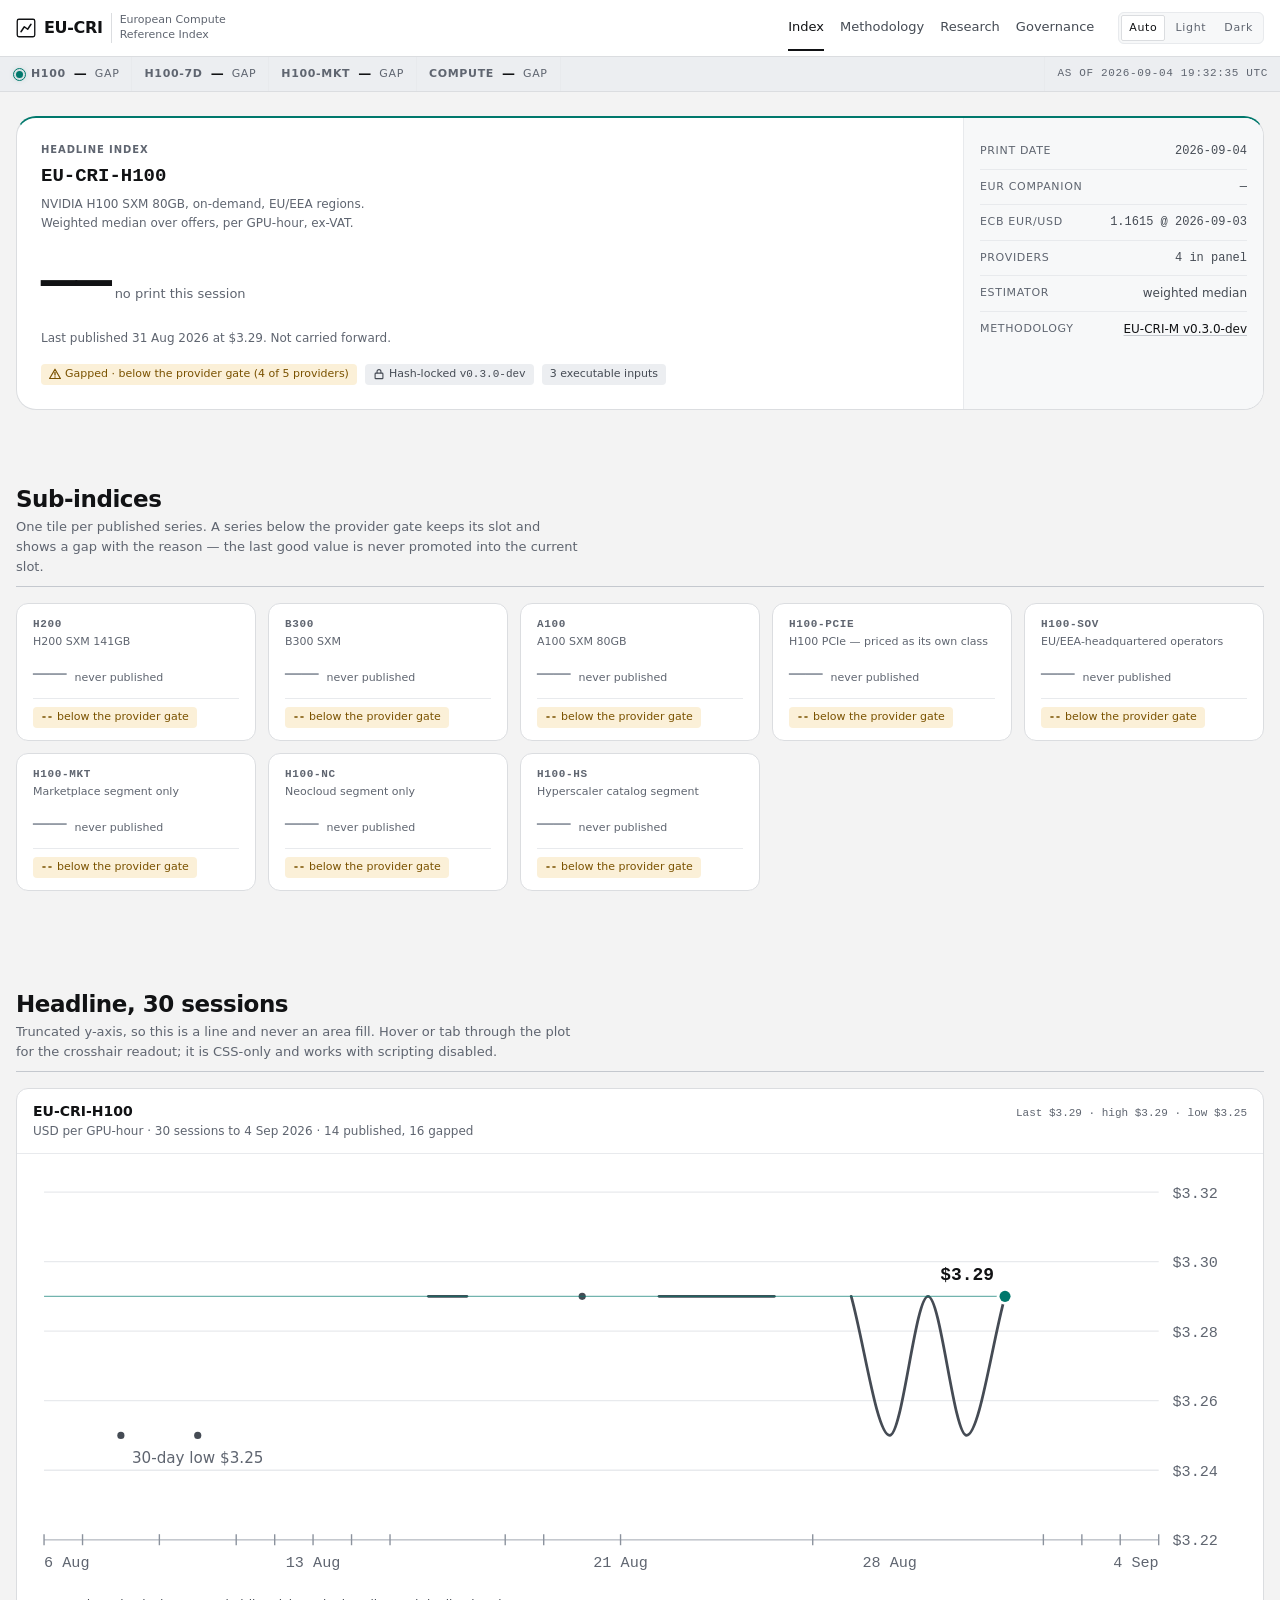
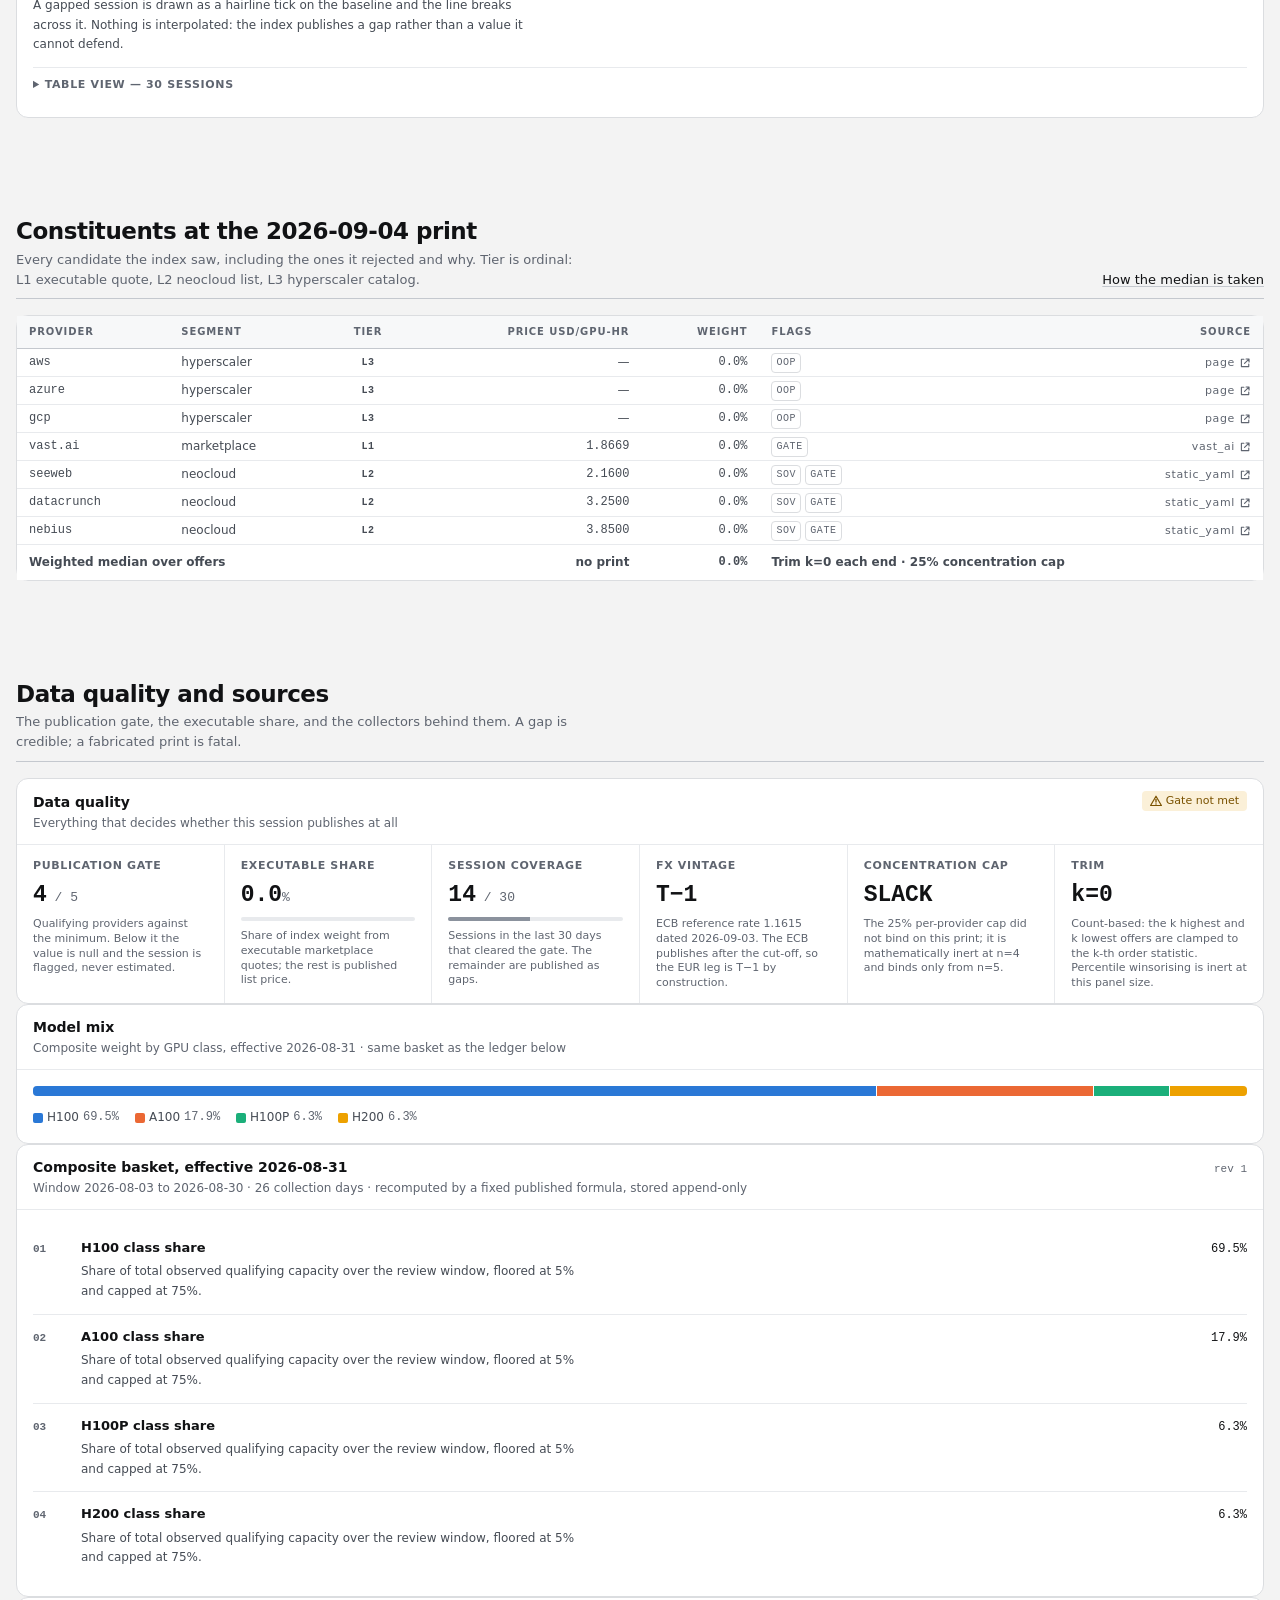
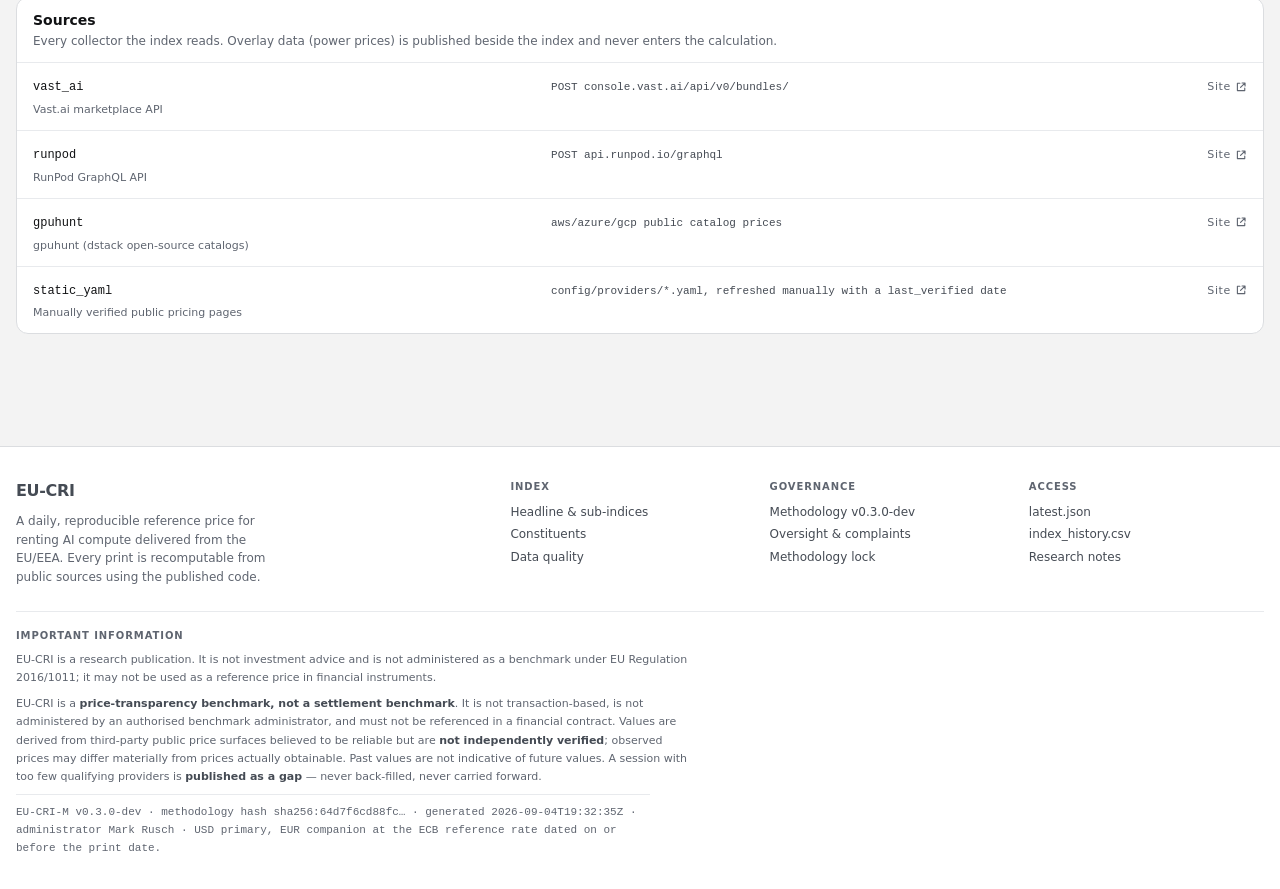
==== commit 03dbf954: "Stop rendering a retired series' last value as the current print EU-CRI-H100-CLOUD was retired in v0" ====
--- a/site/index.html
+++ b/site/index.html
@@ -1472,7 +1472,7 @@
       </div>
     </div>
   </div>
-<div class="ticker"><div class="ticker__track scroll-x" role="list" aria-label="EU-CRI series, last published values"><div class="ticker__item" role="listitem"><span class="live-dot" aria-hidden="true"></span><span class="ticker__sym">H100</span><span class="ticker__val u">&#8212;</span><span class="ticker__stamp">GAP</span></div><div class="ticker__item" role="listitem"><span class="ticker__sym">H100-7D</span><span class="ticker__val u">&#8212;</span><span class="ticker__stamp">GAP</span></div><div class="ticker__item" role="listitem"><span class="ticker__sym">H100-CLOUD</span><span class="ticker__val num">3.85</span><span class="delta delta--flat"><svg class="ico" viewBox="0 0 16 16" width="12" height="12" aria-hidden="true" focusable="false"><path d="M3 8h10" fill="none" stroke="currentColor" stroke-width="1.9" stroke-linecap="round"/></svg><span class="num">&#177;0.00%</span></span></div><div class="ticker__item" role="listitem"><span class="ticker__sym">H100-MKT</span><span class="ticker__val u">&#8212;</span><span class="ticker__stamp">GAP</span></div><div class="ticker__item" role="listitem"><span class="ticker__sym">COMPUTE</span><span class="ticker__val u">&#8212;</span><span class="ticker__stamp">GAP</span></div><div class="ticker__item ticker__item--meta" role="listitem"><span class="ticker__stamp num" id="asof" data-generated="2026-09-04T11:10:08Z">AS OF 2026-09-04 11:10:08 UTC</span></div></div></div></header>
+<div class="ticker"><div class="ticker__track scroll-x" role="list" aria-label="EU-CRI series, last published values"><div class="ticker__item" role="listitem"><span class="live-dot" aria-hidden="true"></span><span class="ticker__sym">H100</span><span class="ticker__val u">&#8212;</span><span class="ticker__stamp">GAP</span></div><div class="ticker__item" role="listitem"><span class="ticker__sym">H100-7D</span><span class="ticker__val u">&#8212;</span><span class="ticker__stamp">GAP</span></div><div class="ticker__item" role="listitem"><span class="ticker__sym">H100-MKT</span><span class="ticker__val u">&#8212;</span><span class="ticker__stamp">GAP</span></div><div class="ticker__item" role="listitem"><span class="ticker__sym">COMPUTE</span><span class="ticker__val u">&#8212;</span><span class="ticker__stamp">GAP</span></div><div class="ticker__item ticker__item--meta" role="listitem"><span class="ticker__stamp num" id="asof" data-generated="2026-09-04T19:32:35Z">AS OF 2026-09-04 19:32:35 UTC</span></div></div></div></header>
 <main class="wrap" id="main">
   <h1 class="vh">EU-CRI — European Compute Reference Index, daily print for
   2026-09-04</h1>
@@ -1707,7 +1707,7 @@
       back-filled, never carried forward.</p>
       <p class="disclaimer__meta num">EU&#8209;CRI&#8209;M v0.3.0-dev &#183;
       methodology hash sha256:64d7f6cd88fc&#8230; &#183; generated
-      2026-09-04T11:10:08Z &#183; administrator Mark Rusch &#183; USD primary, EUR companion
+      2026-09-04T19:32:35Z &#183; administrator Mark Rusch &#183; USD primary, EUR companion
       at the ECB reference rate dated on or before the print date.</p>
     </div>
   </div>
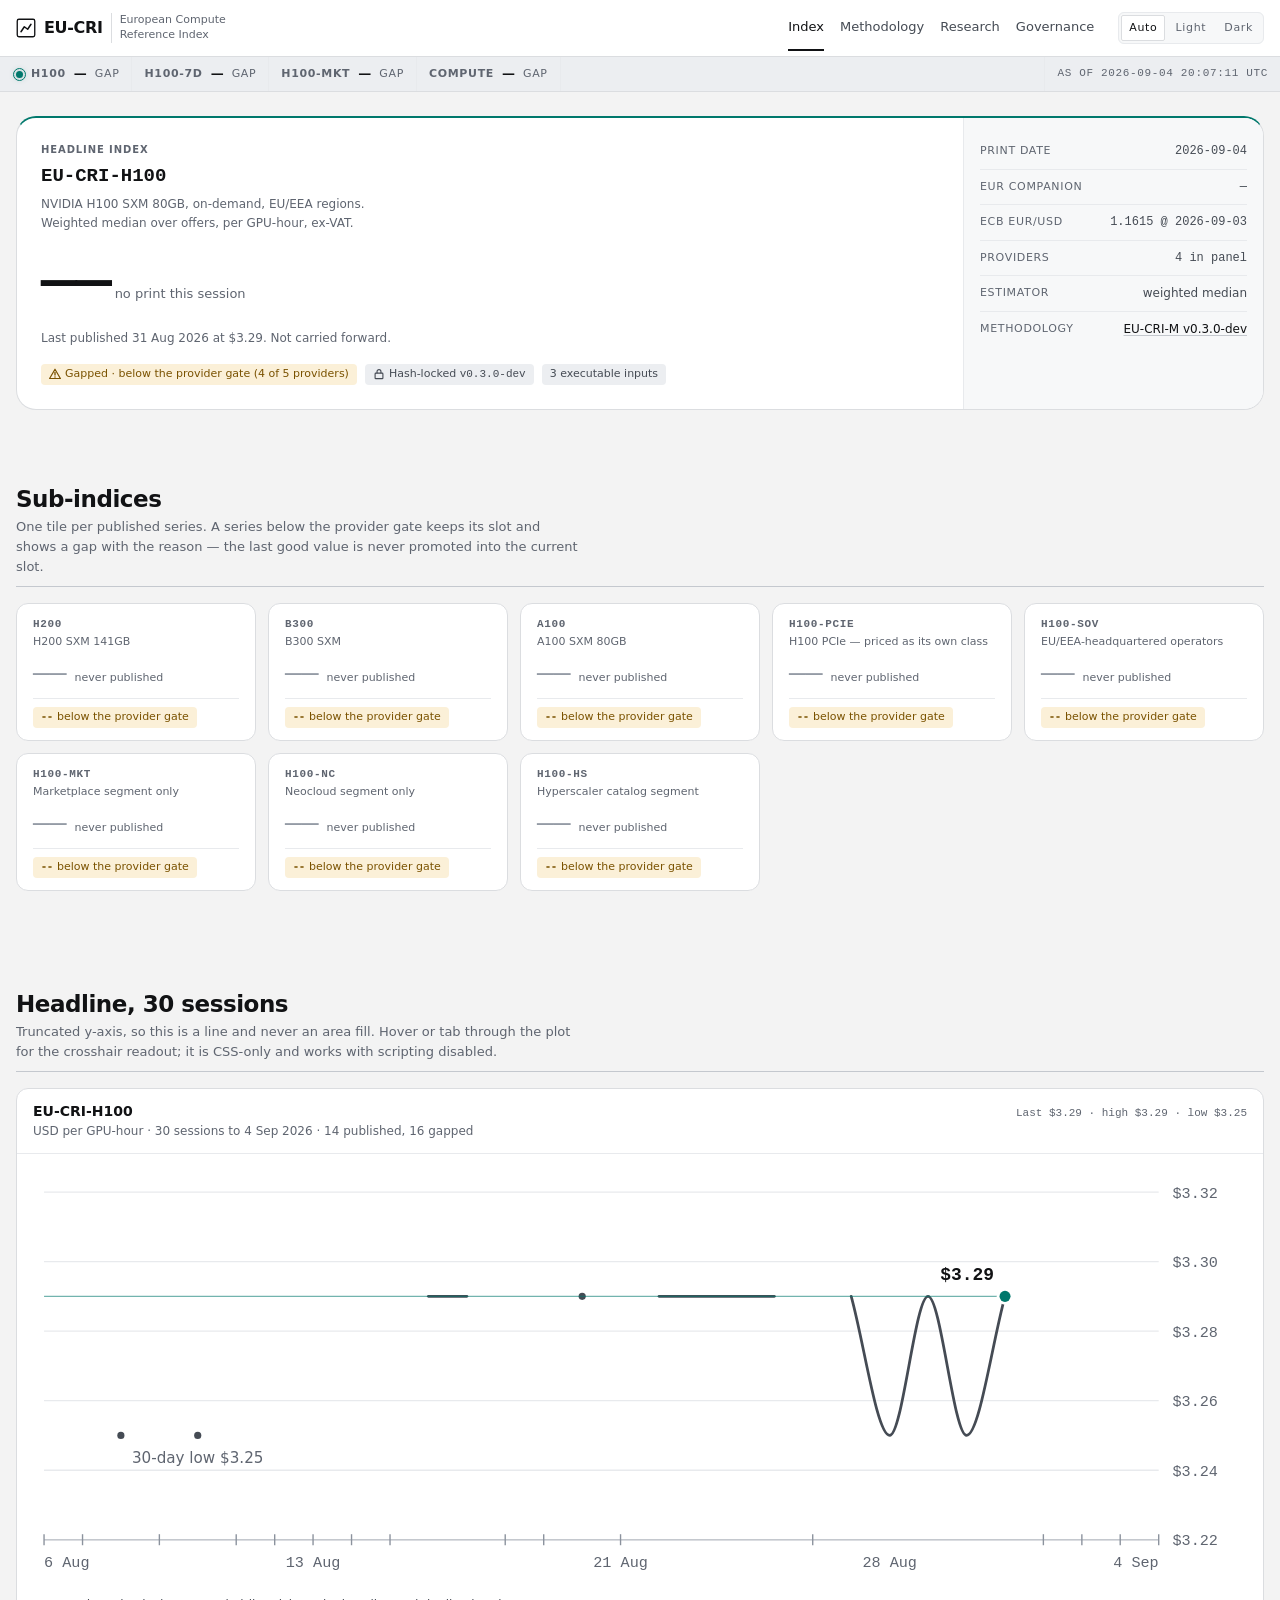
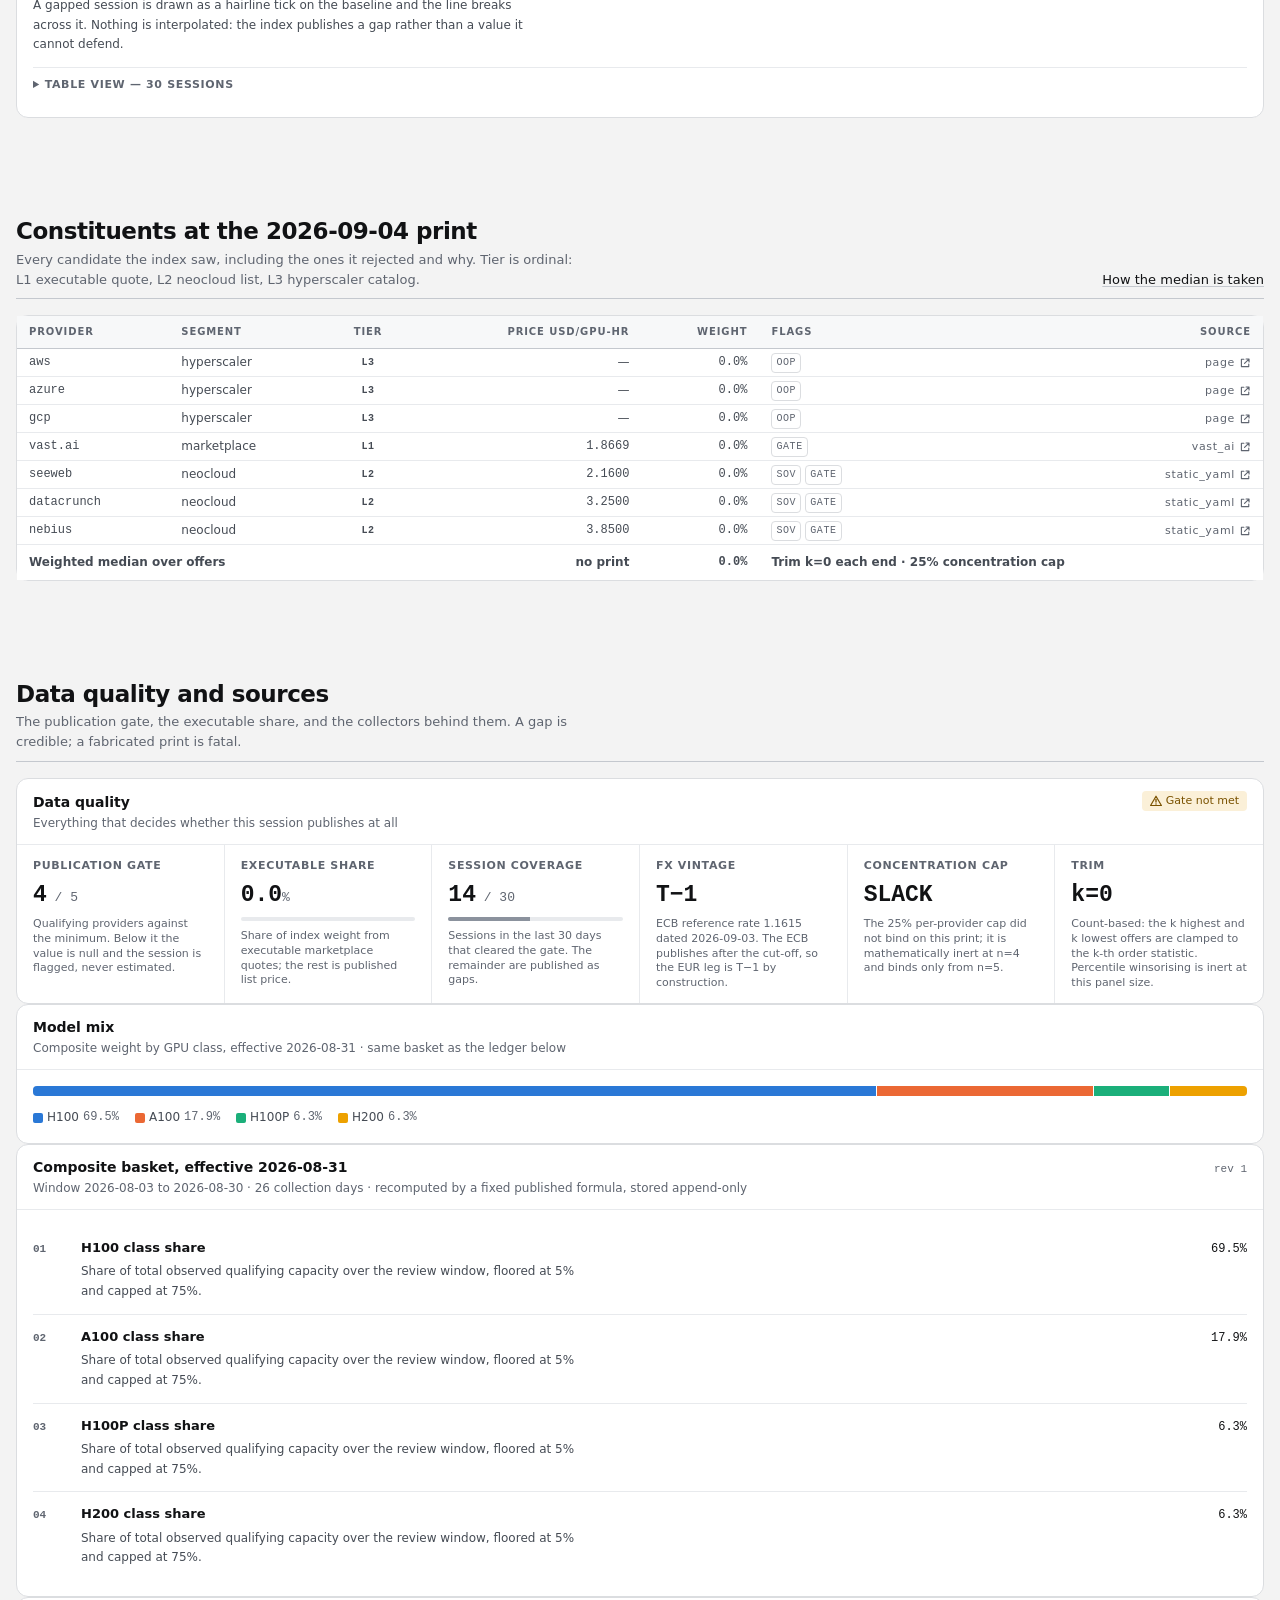
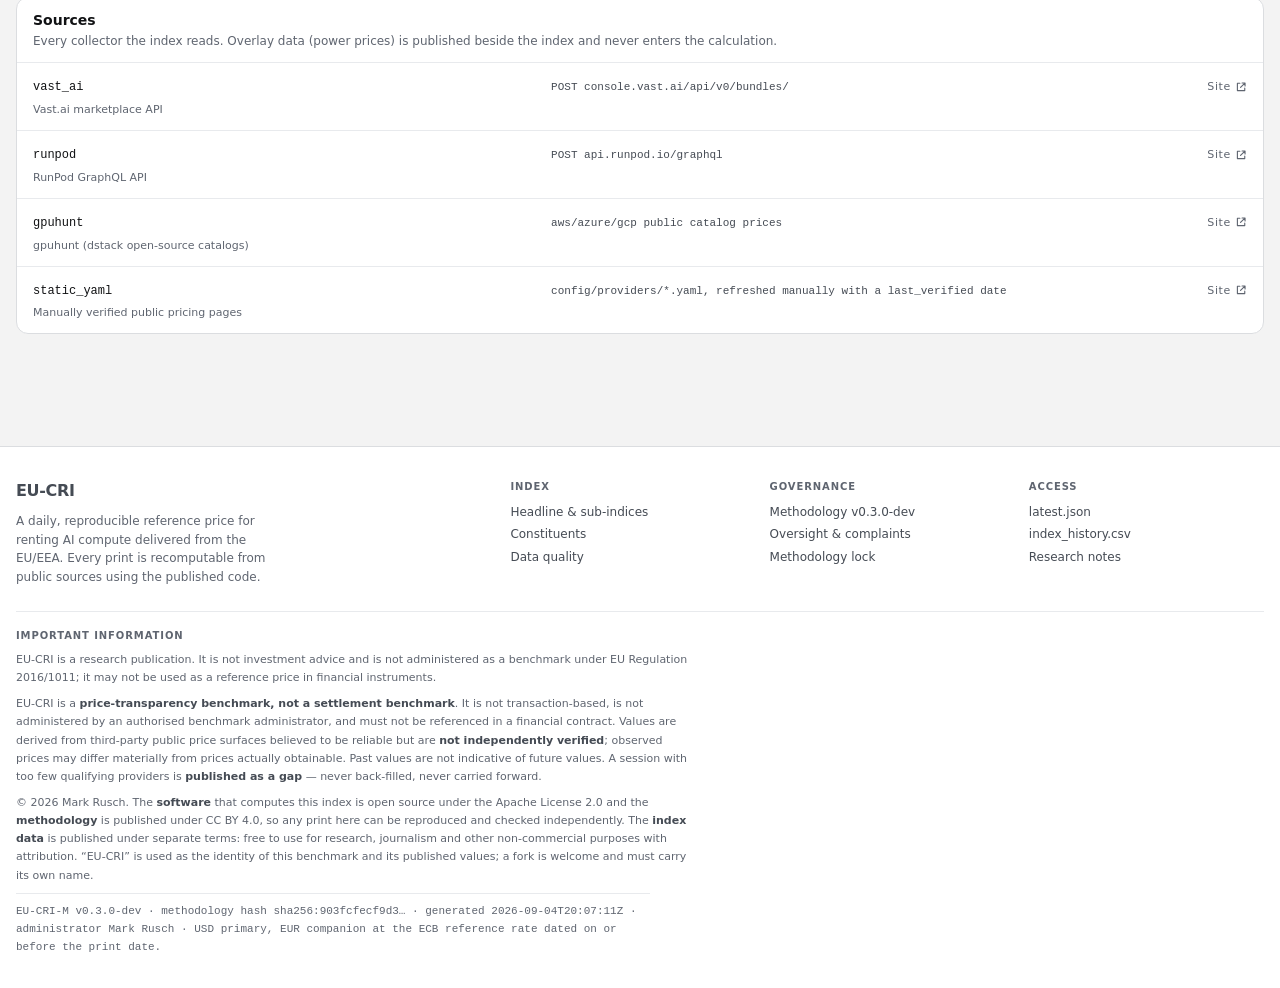
==== commit 99fd8ab3: "Licence the project: Apache-2.0 code, CC BY 4.0 docs, separate data terms The repo was public with n" ====
--- a/site/index.html
+++ b/site/index.html
@@ -1472,7 +1472,7 @@
       </div>
     </div>
   </div>
-<div class="ticker"><div class="ticker__track scroll-x" role="list" aria-label="EU-CRI series, last published values"><div class="ticker__item" role="listitem"><span class="live-dot" aria-hidden="true"></span><span class="ticker__sym">H100</span><span class="ticker__val u">&#8212;</span><span class="ticker__stamp">GAP</span></div><div class="ticker__item" role="listitem"><span class="ticker__sym">H100-7D</span><span class="ticker__val u">&#8212;</span><span class="ticker__stamp">GAP</span></div><div class="ticker__item" role="listitem"><span class="ticker__sym">H100-MKT</span><span class="ticker__val u">&#8212;</span><span class="ticker__stamp">GAP</span></div><div class="ticker__item" role="listitem"><span class="ticker__sym">COMPUTE</span><span class="ticker__val u">&#8212;</span><span class="ticker__stamp">GAP</span></div><div class="ticker__item ticker__item--meta" role="listitem"><span class="ticker__stamp num" id="asof" data-generated="2026-09-04T19:32:35Z">AS OF 2026-09-04 19:32:35 UTC</span></div></div></div></header>
+<div class="ticker"><div class="ticker__track scroll-x" role="list" aria-label="EU-CRI series, last published values"><div class="ticker__item" role="listitem"><span class="live-dot" aria-hidden="true"></span><span class="ticker__sym">H100</span><span class="ticker__val u">&#8212;</span><span class="ticker__stamp">GAP</span></div><div class="ticker__item" role="listitem"><span class="ticker__sym">H100-7D</span><span class="ticker__val u">&#8212;</span><span class="ticker__stamp">GAP</span></div><div class="ticker__item" role="listitem"><span class="ticker__sym">H100-MKT</span><span class="ticker__val u">&#8212;</span><span class="ticker__stamp">GAP</span></div><div class="ticker__item" role="listitem"><span class="ticker__sym">COMPUTE</span><span class="ticker__val u">&#8212;</span><span class="ticker__stamp">GAP</span></div><div class="ticker__item ticker__item--meta" role="listitem"><span class="ticker__stamp num" id="asof" data-generated="2026-09-04T20:07:11Z">AS OF 2026-09-04 20:07:11 UTC</span></div></div></div></header>
 <main class="wrap" id="main">
   <h1 class="vh">EU-CRI — European Compute Reference Index, daily print for
   2026-09-04</h1>
@@ -1705,9 +1705,16 @@
       prices actually obtainable. Past values are not indicative of future values. A session
       with too few qualifying providers is <strong>published as a gap</strong> — never
       back-filled, never carried forward.</p>
+      <p>&#169; 2026 Mark Rusch. The <strong>software</strong> that computes this index is
+      open source under the Apache&#160;License&#160;2.0 and the <strong>methodology</strong>
+      is published under CC&#160;BY&#160;4.0, so any print here can be reproduced and
+      checked independently. The <strong>index data</strong> is published under separate
+      terms: free to use for research, journalism and other non-commercial purposes with
+      attribution. &#8220;EU&#8209;CRI&#8221; is used as the identity of this benchmark and
+      its published values; a fork is welcome and must carry its own name.</p>
       <p class="disclaimer__meta num">EU&#8209;CRI&#8209;M v0.3.0-dev &#183;
-      methodology hash sha256:64d7f6cd88fc&#8230; &#183; generated
-      2026-09-04T19:32:35Z &#183; administrator Mark Rusch &#183; USD primary, EUR companion
+      methodology hash sha256:903fcfecf9d3&#8230; &#183; generated
+      2026-09-04T20:07:11Z &#183; administrator Mark Rusch &#183; USD primary, EUR companion
       at the ECB reference rate dated on or before the print date.</p>
     </div>
   </div>
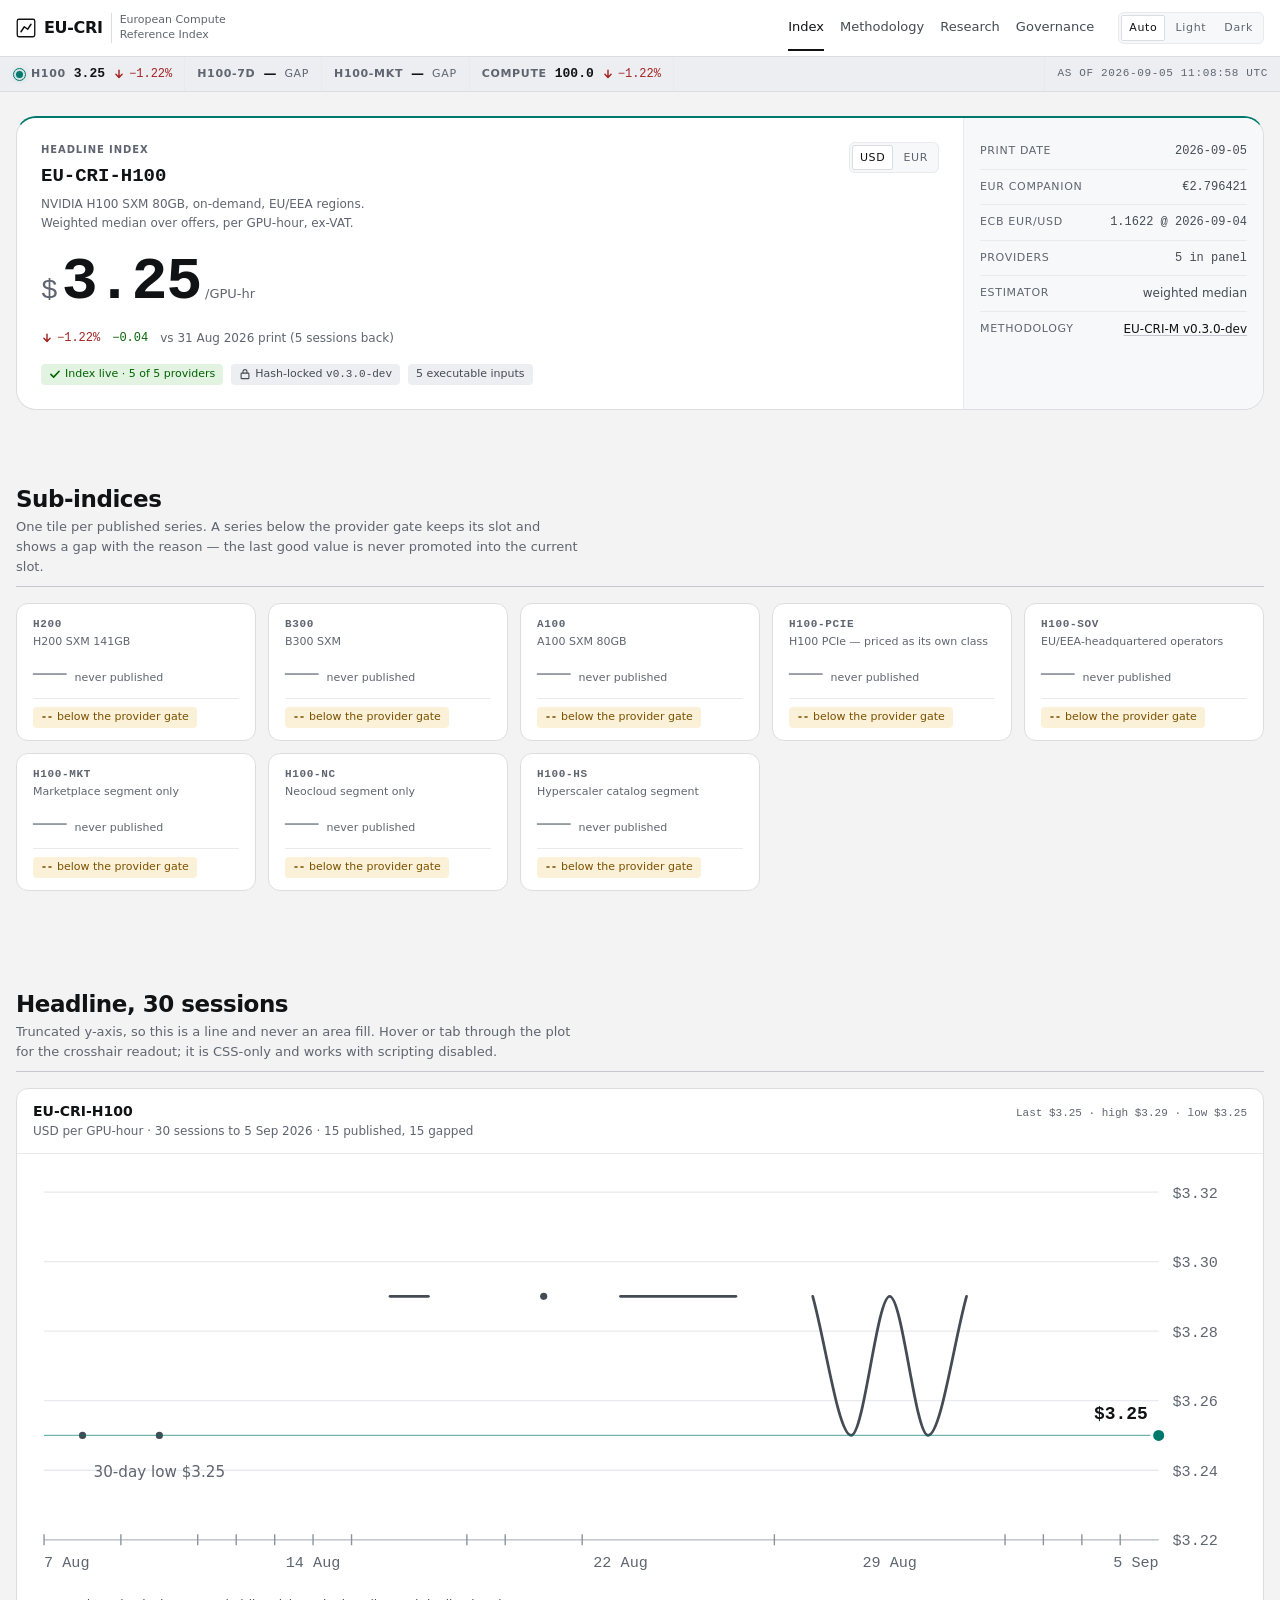
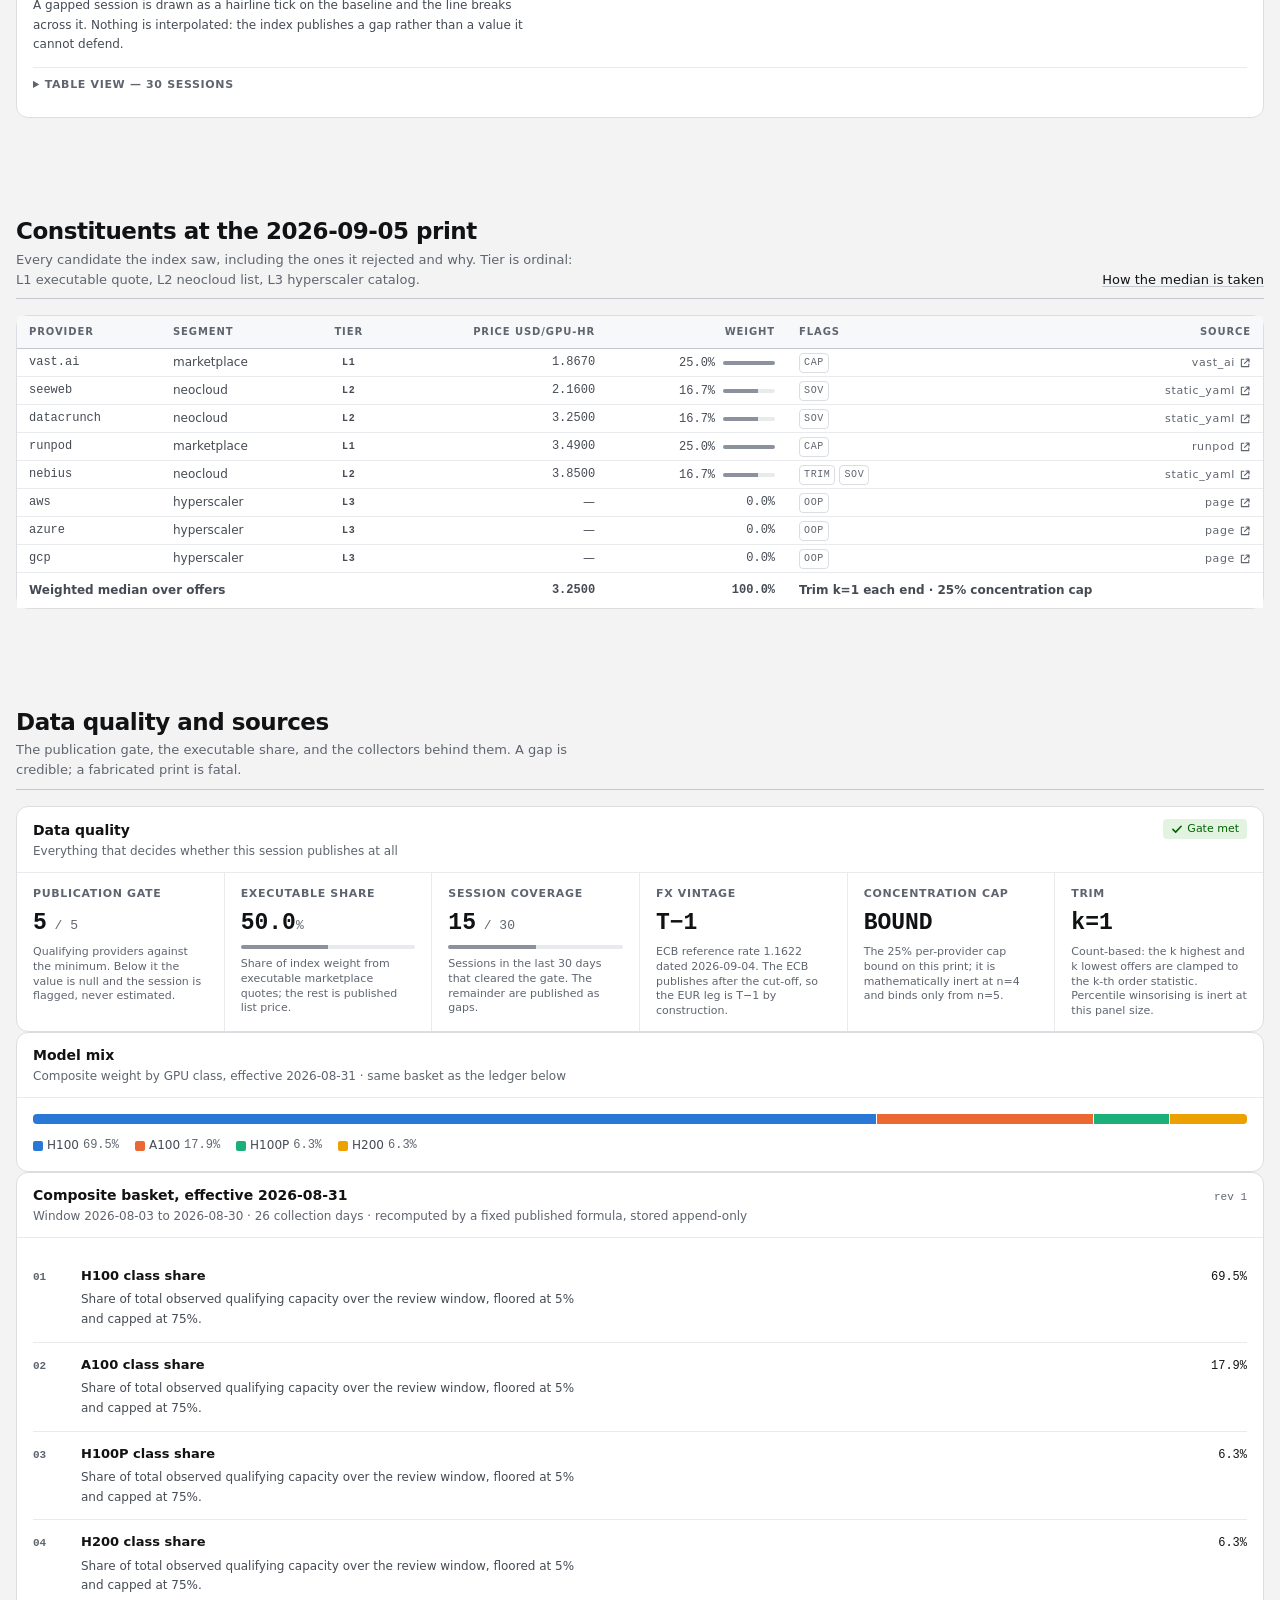
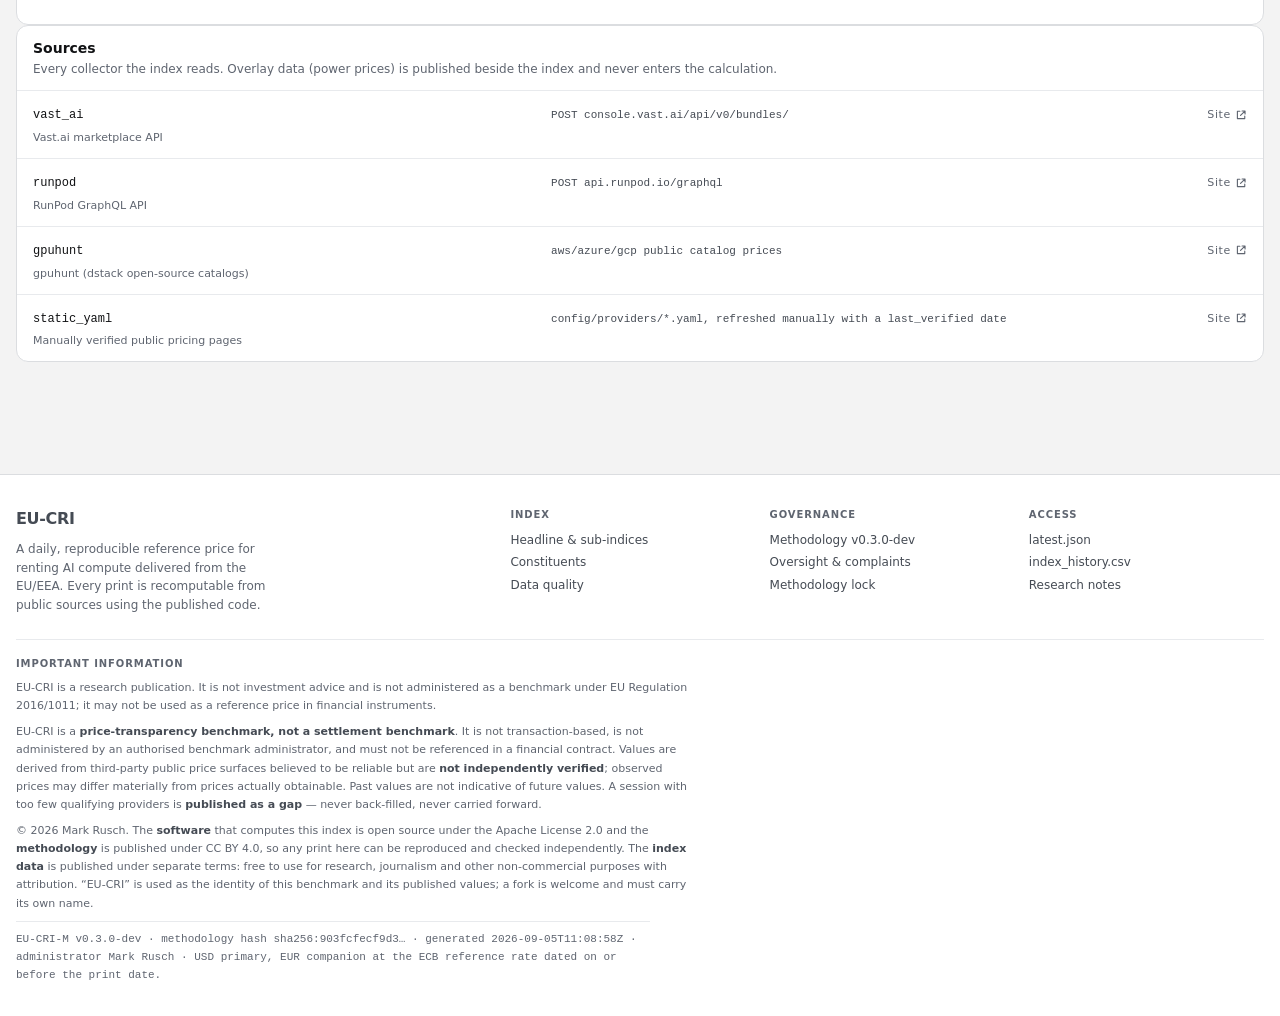
==== commit c8b631e9: "daily: 2026-09-05" ====
--- a/site/index.html
+++ b/site/index.html
@@ -3,7 +3,7 @@
 <head>
 <meta charset="utf-8">
 <meta name="viewport" content="width=device-width, initial-scale=1">
-<title>EU-CRI — European Compute Reference Index — 2026-09-04</title>
+<title>EU-CRI — European Compute Reference Index — 2026-09-05</title>
 <meta name="description" content="EU-CRI: a daily, reproducible reference price for renting AI compute delivered from the EU/EEA. Weighted median over offers, published with its full constituent set.">
 <meta name="color-scheme" content="light dark">
 <meta name="theme-color" media="(prefers-color-scheme: light)" content="#f3f3f3">
@@ -1472,10 +1472,10 @@
       </div>
     </div>
   </div>
-<div class="ticker"><div class="ticker__track scroll-x" role="list" aria-label="EU-CRI series, last published values"><div class="ticker__item" role="listitem"><span class="live-dot" aria-hidden="true"></span><span class="ticker__sym">H100</span><span class="ticker__val u">&#8212;</span><span class="ticker__stamp">GAP</span></div><div class="ticker__item" role="listitem"><span class="ticker__sym">H100-7D</span><span class="ticker__val u">&#8212;</span><span class="ticker__stamp">GAP</span></div><div class="ticker__item" role="listitem"><span class="ticker__sym">H100-MKT</span><span class="ticker__val u">&#8212;</span><span class="ticker__stamp">GAP</span></div><div class="ticker__item" role="listitem"><span class="ticker__sym">COMPUTE</span><span class="ticker__val u">&#8212;</span><span class="ticker__stamp">GAP</span></div><div class="ticker__item ticker__item--meta" role="listitem"><span class="ticker__stamp num" id="asof" data-generated="2026-09-04T20:07:11Z">AS OF 2026-09-04 20:07:11 UTC</span></div></div></div></header>
+<div class="ticker"><div class="ticker__track scroll-x" role="list" aria-label="EU-CRI series, last published values"><div class="ticker__item" role="listitem"><span class="live-dot" aria-hidden="true"></span><span class="ticker__sym">H100</span><span class="ticker__val num">3.25</span><span class="delta delta--down"><svg class="ico" viewBox="0 0 16 16" width="12" height="12" aria-hidden="true" focusable="false"><path d="M8 3v9.4M3.9 8.4 8 12.7l4.1-4.3" fill="none" stroke="currentColor" stroke-width="1.9" stroke-linecap="round" stroke-linejoin="round"/></svg><span class="num">&#8722;1.22%</span></span></div><div class="ticker__item" role="listitem"><span class="ticker__sym">H100-7D</span><span class="ticker__val u">&#8212;</span><span class="ticker__stamp">GAP</span></div><div class="ticker__item" role="listitem"><span class="ticker__sym">H100-MKT</span><span class="ticker__val u">&#8212;</span><span class="ticker__stamp">GAP</span></div><div class="ticker__item" role="listitem"><span class="ticker__sym">COMPUTE</span><span class="ticker__val num">100.0</span><span class="delta delta--down"><svg class="ico" viewBox="0 0 16 16" width="12" height="12" aria-hidden="true" focusable="false"><path d="M8 3v9.4M3.9 8.4 8 12.7l4.1-4.3" fill="none" stroke="currentColor" stroke-width="1.9" stroke-linecap="round" stroke-linejoin="round"/></svg><span class="num">&#8722;1.22%</span></span></div><div class="ticker__item ticker__item--meta" role="listitem"><span class="ticker__stamp num" id="asof" data-generated="2026-09-05T11:08:58Z">AS OF 2026-09-05 11:08:58 UTC</span></div></div></div></header>
 <main class="wrap" id="main">
   <h1 class="vh">EU-CRI — European Compute Reference Index, daily print for
-  2026-09-04</h1>
+  2026-09-05</h1>
 
   <section class="section" aria-labelledby="print-h" style="padding-block:var(--space-6)">
     <section class="print" aria-labelledby="print-h">
@@ -1486,18 +1486,18 @@
         <h2 class="print__sym" id="print-h">EU&#8209;CRI&#8209;H100</h2>
         <p class="print__desc">NVIDIA H100 SXM 80GB, on-demand, EU/EEA regions. Weighted median over offers, per GPU-hour, ex-VAT.</p>
       </div>
-      
+      <fieldset class="seg seg--ccy"><legend class="vh">Quote currency</legend><input type="radio" id="ccy-usd" name="ccy" value="usd" checked><label for="ccy-usd">USD</label><input type="radio" id="ccy-eur" name="ccy" value="eur"><label for="ccy-eur">EUR</label></fieldset>
     </div>
-    <div class="print__figure"><span class="print__value num" id="hero-usd" aria-label="No value published">&#8212;&#8212;</span><span class="print__unit">no print this session</span></div>
-    <div class="print__row"><span class="print__vs">Last published 31 Aug 2026 at $3.29. Not carried forward.</span></div>
-    <div class="print__chips"><span class="chip chip--warning"><svg class="ico" viewBox="0 0 16 16" width="12" height="12" aria-hidden="true" focusable="false"><path d="M8 1.6 15.2 14H0.8Z" fill="none" stroke="currentColor" stroke-width="1.6" stroke-linejoin="round"/><path d="M8 6v3.4" stroke="currentColor" stroke-width="1.8" stroke-linecap="round"/><circle cx="8" cy="11.9" r="1" fill="currentColor"/></svg><span>Gapped &#183; below the provider gate (4 of 5 providers)</span></span><span class="chip chip--neutral"><svg class="ico" viewBox="0 0 16 16" width="12" height="12" aria-hidden="true" focusable="false"><rect x="2.8" y="6.9" width="10.4" height="7.3" rx="1" fill="none" stroke="currentColor" stroke-width="1.5"/><path d="M5.4 6.9V4.8a2.6 2.6 0 0 1 5.2 0v2.1" fill="none" stroke="currentColor" stroke-width="1.5"/></svg><span>Hash&#8209;locked <span class="num">v0.3.0-dev</span></span></span><span class="chip chip--neutral"><span>3 executable inputs</span></span></div>
+    <div class="print__figure"><span class="print__ccy ccy-usd" aria-hidden="true">$</span><span class="print__ccy ccy-eur" aria-hidden="true">&#8364;</span><span class="print__value num ccy-usd" id="hero-usd">3.25</span><span class="print__value num ccy-eur" id="hero-eur">2.80</span><span class="print__unit">/GPU&#8209;hr</span></div>
+    <div class="print__row"><span class="delta delta--down"><svg class="ico" viewBox="0 0 16 16" width="12" height="12" aria-hidden="true" focusable="false"><path d="M8 3v9.4M3.9 8.4 8 12.7l4.1-4.3" fill="none" stroke="currentColor" stroke-width="1.9" stroke-linecap="round" stroke-linejoin="round"/></svg><span class="num">&#8722;1.22%</span></span><span class="print__abs num">&#8722;0.04</span><span class="print__vs">vs 31 Aug 2026 print (5 sessions back)</span></div>
+    <div class="print__chips"><span class="chip chip--good"><svg class="ico" viewBox="0 0 16 16" width="12" height="12" aria-hidden="true" focusable="false"><path d="M2.5 8.5 6.2 12.2 13.5 4.4" fill="none" stroke="currentColor" stroke-width="2.1" stroke-linecap="round" stroke-linejoin="round"/></svg><span>Index live &#183; 5 of 5 providers</span></span><span class="chip chip--neutral"><svg class="ico" viewBox="0 0 16 16" width="12" height="12" aria-hidden="true" focusable="false"><rect x="2.8" y="6.9" width="10.4" height="7.3" rx="1" fill="none" stroke="currentColor" stroke-width="1.5"/><path d="M5.4 6.9V4.8a2.6 2.6 0 0 1 5.2 0v2.1" fill="none" stroke="currentColor" stroke-width="1.5"/></svg><span>Hash&#8209;locked <span class="num">v0.3.0-dev</span></span></span><span class="chip chip--neutral"><span>5 executable inputs</span></span></div>
   </div>
   <div class="print__meta">
     <dl class="metagrid">
-      <div><dt>Print date</dt><dd class="num">2026-09-04</dd></div>
-      <div><dt>EUR companion</dt><dd class="num">&#8212;</dd></div>
-      <div><dt>ECB EUR/USD</dt><dd class="num">1.1615 @ 2026-09-03</dd></div>
-      <div><dt>Providers</dt><dd class="num">4 in panel</dd></div>
+      <div><dt>Print date</dt><dd class="num">2026-09-05</dd></div>
+      <div><dt>EUR companion</dt><dd class="num">&#8364;2.796421</dd></div>
+      <div><dt>ECB EUR/USD</dt><dd class="num">1.1622 @ 2026-09-04</dd></div>
+      <div><dt>Providers</dt><dd class="num">5 in panel</dd></div>
       <div><dt>Estimator</dt><dd>weighted median</dd>
       </div>
       <div><dt>Methodology</dt><dd><a href="methodology.html">EU&#8209;CRI&#8209;M
@@ -1526,12 +1526,12 @@
   <div class="card__head">
     <div><h3 class="card__title">EU&#8209;CRI&#8209;H100</h3>
     <p class="card__sub">USD per GPU-hour &#183; 30 sessions to
-    4 Sep 2026 &#183; 14 published, 16
+    5 Sep 2026 &#183; 15 published, 15
     gapped</p></div>
-    <span class="card__meta num">Last $3.29 &#183; high $3.29 &#183; low $3.25</span>
+    <span class="card__meta num">Last $3.25 &#183; high $3.29 &#183; low $3.25</span>
   </div>
   <div class="card__body">
-    <div class="scroll-x"><svg class="chart" viewBox="0 0 880 300" role="group" aria-label="EU-CRI-H100, 30 sessions to 4 Sep 2026. 14 published, 16 gapped. Latest $3.29."><g aria-hidden="true"><line class="ch-grid" x1="8.0" y1="268.0" x2="816.0" y2="268.0"/><line class="ch-grid" x1="8.0" y1="217.6" x2="816.0" y2="217.6"/><line class="ch-grid" x1="8.0" y1="167.2" x2="816.0" y2="167.2"/><line class="ch-grid" x1="8.0" y1="116.8" x2="816.0" y2="116.8"/><line class="ch-grid" x1="8.0" y1="66.4" x2="816.0" y2="66.4"/><line class="ch-grid" x1="8.0" y1="16.0" x2="816.0" y2="16.0"/><line class="ch-axis" x1="8.0" y1="268.0" x2="816.0" y2="268.0"/></g><path class="ch-line" d="M286.6 91.6 L314.5 91.6"/><path class="ch-line" d="M453.8 91.6C463.1 91.6,472.4 91.6,481.7 91.6C491.0 91.6,500.2 91.6,509.5 91.6C518.8 91.6,528.1 91.6,537.4 91.6"/><path class="ch-line" d="M593.1 91.6C602.4 125.2,611.7 192.4,621.0 192.4C630.3 192.4,639.5 91.6,648.8 91.6C658.1 91.6,667.4 192.4,676.7 192.4C686.0 192.4,695.3 125.2,704.6 91.6"/><circle class="ch-marker-ring" cx="63.7" cy="192.4" r="4.5"/><circle cx="63.7" cy="192.4" r="2.6" fill="var(--chart-line)"/><circle class="ch-marker-ring" cx="119.4" cy="192.4" r="4.5"/><circle cx="119.4" cy="192.4" r="2.6" fill="var(--chart-line)"/><circle class="ch-marker-ring" cx="398.1" cy="91.6" r="4.5"/><circle cx="398.1" cy="91.6" r="2.6" fill="var(--chart-line)"/><g aria-hidden="true"><line class="ch-gapmark" x1="8.0" y1="264.0" x2="8.0" y2="272.0"/><line class="ch-gapmark" x1="35.9" y1="264.0" x2="35.9" y2="272.0"/><line class="ch-gapmark" x1="91.6" y1="264.0" x2="91.6" y2="272.0"/><line class="ch-gapmark" x1="147.3" y1="264.0" x2="147.3" y2="272.0"/><line class="ch-gapmark" x1="175.2" y1="264.0" x2="175.2" y2="272.0"/><line class="ch-gapmark" x1="203.0" y1="264.0" x2="203.0" y2="272.0"/><line class="ch-gapmark" x1="230.9" y1="264.0" x2="230.9" y2="272.0"/><line class="ch-gapmark" x1="258.8" y1="264.0" x2="258.8" y2="272.0"/><line class="ch-gapmark" x1="342.3" y1="264.0" x2="342.3" y2="272.0"/><line class="ch-gapmark" x1="370.2" y1="264.0" x2="370.2" y2="272.0"/><line class="ch-gapmark" x1="425.9" y1="264.0" x2="425.9" y2="272.0"/><line class="ch-gapmark" x1="565.2" y1="264.0" x2="565.2" y2="272.0"/><line class="ch-gapmark" x1="732.4" y1="264.0" x2="732.4" y2="272.0"/><line class="ch-gapmark" x1="760.3" y1="264.0" x2="760.3" y2="272.0"/><line class="ch-gapmark" x1="788.1" y1="264.0" x2="788.1" y2="272.0"/><line class="ch-gapmark" x1="816.0" y1="264.0" x2="816.0" y2="272.0"/><text class="ch-tick" x="826" y="272.0">$3.22</text><text class="ch-tick" x="826" y="221.6">$3.24</text><text class="ch-tick" x="826" y="171.2">$3.26</text><text class="ch-tick" x="826" y="120.8">$3.28</text><text class="ch-tick" x="826" y="70.4">$3.30</text><text class="ch-tick" x="826" y="20.0">$3.32</text><text class="ch-tick" x="8.0" y="288" text-anchor="start">6 Aug</text><text class="ch-tick" x="203.0" y="288" text-anchor="middle">13 Aug</text><text class="ch-tick" x="425.9" y="288" text-anchor="middle">21 Aug</text><text class="ch-tick" x="621.0" y="288" text-anchor="middle">28 Aug</text><text class="ch-tick" x="816.0" y="288" text-anchor="end">4 Sep</text><text class="ch-cur" x="696.6" y="79.6" text-anchor="end">$3.29</text><text class="ch-note" x="71.7" y="212.4" text-anchor="start">30-day low $3.25</text></g><line class="ch-marker-rule" x1="8.0" y1="91.6" x2="704.6" y2="91.6"/><circle class="ch-marker-ring" cx="704.6" cy="91.6" r="6"/><circle class="ch-marker" cx="704.6" cy="91.6" r="4"/><g class="hp-layer"><g class="hp" tabindex="0" role="img" aria-label="8 Aug 2026: $3.25 per GPU-hour"><line class="hp-cross" x1="63.7" y1="16.0" x2="63.7" y2="268.0"/><circle class="hp-dot" cx="63.7" cy="192.4" r="4.5"/><g class="hp-tip" transform="translate(75.7 168.4)"><rect class="hp-box" width="152" height="46" rx="3"/><line class="hp-key" x1="11" y1="18" x2="25" y2="18"/><text class="hp-val" x="31" y="22">$3.25</text><text class="hp-lab" x="11" y="37">8 Aug 2026</text></g><rect class="hp-hit" x="49.8" y="16.0" width="27.9" height="252.0"/></g><g class="hp" tabindex="0" role="img" aria-label="10 Aug 2026: $3.25 per GPU-hour"><line class="hp-cross" x1="119.4" y1="16.0" x2="119.4" y2="268.0"/><circle class="hp-dot" cx="119.4" cy="192.4" r="4.5"/><g class="hp-tip" transform="translate(131.4 168.4)"><rect class="hp-box" width="152" height="46" rx="3"/><line class="hp-key" x1="11" y1="18" x2="25" y2="18"/><text class="hp-val" x="31" y="22">$3.25</text><text class="hp-lab" x="11" y="37">10 Aug 2026</text></g><rect class="hp-hit" x="105.5" y="16.0" width="27.9" height="252.0"/></g><g class="hp" tabindex="0" role="img" aria-label="16 Aug 2026: $3.29 per GPU-hour"><line class="hp-cross" x1="286.6" y1="16.0" x2="286.6" y2="268.0"/><circle class="hp-dot" cx="286.6" cy="91.6" r="4.5"/><g class="hp-tip" transform="translate(298.6 67.6)"><rect class="hp-box" width="152" height="46" rx="3"/><line class="hp-key" x1="11" y1="18" x2="25" y2="18"/><text class="hp-val" x="31" y="22">$3.29</text><text class="hp-lab" x="11" y="37">16 Aug 2026</text></g><rect class="hp-hit" x="272.7" y="16.0" width="27.9" height="252.0"/></g><g class="hp" tabindex="0" role="img" aria-label="17 Aug 2026: $3.29 per GPU-hour"><line class="hp-cross" x1="314.5" y1="16.0" x2="314.5" y2="268.0"/><circle class="hp-dot" cx="314.5" cy="91.6" r="4.5"/><g class="hp-tip" transform="translate(326.5 67.6)"><rect class="hp-box" width="152" height="46" rx="3"/><line class="hp-key" x1="11" y1="18" x2="25" y2="18"/><text class="hp-val" x="31" y="22">$3.29</text><text class="hp-lab" x="11" y="37">17 Aug 2026</text></g><rect class="hp-hit" x="300.6" y="16.0" width="27.9" height="252.0"/></g><g class="hp" tabindex="0" role="img" aria-label="20 Aug 2026: $3.29 per GPU-hour"><line class="hp-cross" x1="398.1" y1="16.0" x2="398.1" y2="268.0"/><circle class="hp-dot" cx="398.1" cy="91.6" r="4.5"/><g class="hp-tip" transform="translate(410.1 67.6)"><rect class="hp-box" width="152" height="46" rx="3"/><line class="hp-key" x1="11" y1="18" x2="25" y2="18"/><text class="hp-val" x="31" y="22">$3.29</text><text class="hp-lab" x="11" y="37">20 Aug 2026</text></g><rect class="hp-hit" x="384.2" y="16.0" width="27.9" height="252.0"/></g><g class="hp" tabindex="0" role="img" aria-label="22 Aug 2026: $3.29 per GPU-hour"><line class="hp-cross" x1="453.8" y1="16.0" x2="453.8" y2="268.0"/><circle class="hp-dot" cx="453.8" cy="91.6" r="4.5"/><g class="hp-tip" transform="translate(465.8 67.6)"><rect class="hp-box" width="152" height="46" rx="3"/><line class="hp-key" x1="11" y1="18" x2="25" y2="18"/><text class="hp-val" x="31" y="22">$3.29</text><text class="hp-lab" x="11" y="37">22 Aug 2026</text></g><rect class="hp-hit" x="439.9" y="16.0" width="27.9" height="252.0"/></g><g class="hp" tabindex="0" role="img" aria-label="23 Aug 2026: $3.29 per GPU-hour"><line class="hp-cross" x1="481.7" y1="16.0" x2="481.7" y2="268.0"/><circle class="hp-dot" cx="481.7" cy="91.6" r="4.5"/><g class="hp-tip" transform="translate(493.7 67.6)"><rect class="hp-box" width="152" height="46" rx="3"/><line class="hp-key" x1="11" y1="18" x2="25" y2="18"/><text class="hp-val" x="31" y="22">$3.29</text><text class="hp-lab" x="11" y="37">23 Aug 2026</text></g><rect class="hp-hit" x="467.8" y="16.0" width="27.9" height="252.0"/></g><g class="hp" tabindex="0" role="img" aria-label="24 Aug 2026: $3.29 per GPU-hour"><line class="hp-cross" x1="509.5" y1="16.0" x2="509.5" y2="268.0"/><circle class="hp-dot" cx="509.5" cy="91.6" r="4.5"/><g class="hp-tip" transform="translate(521.5 67.6)"><rect class="hp-box" width="152" height="46" rx="3"/><line class="hp-key" x1="11" y1="18" x2="25" y2="18"/><text class="hp-val" x="31" y="22">$3.29</text><text class="hp-lab" x="11" y="37">24 Aug 2026</text></g><rect class="hp-hit" x="495.6" y="16.0" width="27.9" height="252.0"/></g><g class="hp" tabindex="0" role="img" aria-label="25 Aug 2026: $3.29 per GPU-hour"><line class="hp-cross" x1="537.4" y1="16.0" x2="537.4" y2="268.0"/><circle class="hp-dot" cx="537.4" cy="91.6" r="4.5"/><g class="hp-tip" transform="translate(549.4 67.6)"><rect class="hp-box" width="152" height="46" rx="3"/><line class="hp-key" x1="11" y1="18" x2="25" y2="18"/><text class="hp-val" x="31" y="22">$3.29</text><text class="hp-lab" x="11" y="37">25 Aug 2026</text></g><rect class="hp-hit" x="523.5" y="16.0" width="27.9" height="252.0"/></g><g class="hp" tabindex="0" role="img" aria-label="27 Aug 2026: $3.29 per GPU-hour"><line class="hp-cross" x1="593.1" y1="16.0" x2="593.1" y2="268.0"/><circle class="hp-dot" cx="593.1" cy="91.6" r="4.5"/><g class="hp-tip" transform="translate(605.1 67.6)"><rect class="hp-box" width="152" height="46" rx="3"/><line class="hp-key" x1="11" y1="18" x2="25" y2="18"/><text class="hp-val" x="31" y="22">$3.29</text><text class="hp-lab" x="11" y="37">27 Aug 2026</text></g><rect class="hp-hit" x="579.2" y="16.0" width="27.9" height="252.0"/></g><g class="hp" tabindex="0" role="img" aria-label="28 Aug 2026: $3.25 per GPU-hour"><line class="hp-cross" x1="621.0" y1="16.0" x2="621.0" y2="268.0"/><circle class="hp-dot" cx="621.0" cy="192.4" r="4.5"/><g class="hp-tip" transform="translate(633.0 168.4)"><rect class="hp-box" width="152" height="46" rx="3"/><line class="hp-key" x1="11" y1="18" x2="25" y2="18"/><text class="hp-val" x="31" y="22">$3.25</text><text class="hp-lab" x="11" y="37">28 Aug 2026</text></g><rect class="hp-hit" x="607.1" y="16.0" width="27.9" height="252.0"/></g><g class="hp" tabindex="0" role="img" aria-label="29 Aug 2026: $3.29 per GPU-hour"><line class="hp-cross" x1="648.8" y1="16.0" x2="648.8" y2="268.0"/><circle class="hp-dot" cx="648.8" cy="91.6" r="4.5"/><g class="hp-tip" transform="translate(484.8 67.6)"><rect class="hp-box" width="152" height="46" rx="3"/><line class="hp-key" x1="11" y1="18" x2="25" y2="18"/><text class="hp-val" x="31" y="22">$3.29</text><text class="hp-lab" x="11" y="37">29 Aug 2026</text></g><rect class="hp-hit" x="634.9" y="16.0" width="27.9" height="252.0"/></g><g class="hp" tabindex="0" role="img" aria-label="30 Aug 2026: $3.25 per GPU-hour"><line class="hp-cross" x1="676.7" y1="16.0" x2="676.7" y2="268.0"/><circle class="hp-dot" cx="676.7" cy="192.4" r="4.5"/><g class="hp-tip" transform="translate(512.7 168.4)"><rect class="hp-box" width="152" height="46" rx="3"/><line class="hp-key" x1="11" y1="18" x2="25" y2="18"/><text class="hp-val" x="31" y="22">$3.25</text><text class="hp-lab" x="11" y="37">30 Aug 2026</text></g><rect class="hp-hit" x="662.8" y="16.0" width="27.9" height="252.0"/></g><g class="hp" tabindex="0" role="img" aria-label="31 Aug 2026: $3.29 per GPU-hour"><line class="hp-cross" x1="704.6" y1="16.0" x2="704.6" y2="268.0"/><circle class="hp-dot" cx="704.6" cy="91.6" r="4.5"/><g class="hp-tip" transform="translate(540.6 67.6)"><rect class="hp-box" width="152" height="46" rx="3"/><line class="hp-key" x1="11" y1="18" x2="25" y2="18"/><text class="hp-val" x="31" y="22">$3.29</text><text class="hp-lab" x="11" y="37">31 Aug 2026</text></g><rect class="hp-hit" x="690.7" y="16.0" width="27.9" height="252.0"/></g></g></svg></div>
+    <div class="scroll-x"><svg class="chart" viewBox="0 0 880 300" role="group" aria-label="EU-CRI-H100, 30 sessions to 5 Sep 2026. 15 published, 15 gapped. Latest $3.25."><g aria-hidden="true"><line class="ch-grid" x1="8.0" y1="268.0" x2="816.0" y2="268.0"/><line class="ch-grid" x1="8.0" y1="217.6" x2="816.0" y2="217.6"/><line class="ch-grid" x1="8.0" y1="167.2" x2="816.0" y2="167.2"/><line class="ch-grid" x1="8.0" y1="116.8" x2="816.0" y2="116.8"/><line class="ch-grid" x1="8.0" y1="66.4" x2="816.0" y2="66.4"/><line class="ch-grid" x1="8.0" y1="16.0" x2="816.0" y2="16.0"/><line class="ch-axis" x1="8.0" y1="268.0" x2="816.0" y2="268.0"/></g><path class="ch-line" d="M258.8 91.6 L286.6 91.6"/><path class="ch-line" d="M425.9 91.6C435.2 91.6,444.5 91.6,453.8 91.6C463.1 91.6,472.4 91.6,481.7 91.6C491.0 91.6,500.2 91.6,509.5 91.6"/><path class="ch-line" d="M565.2 91.6C574.5 125.2,583.8 192.4,593.1 192.4C602.4 192.4,611.7 91.6,621.0 91.6C630.3 91.6,639.5 192.4,648.8 192.4C658.1 192.4,667.4 125.2,676.7 91.6"/><circle class="ch-marker-ring" cx="35.9" cy="192.4" r="4.5"/><circle cx="35.9" cy="192.4" r="2.6" fill="var(--chart-line)"/><circle class="ch-marker-ring" cx="91.6" cy="192.4" r="4.5"/><circle cx="91.6" cy="192.4" r="2.6" fill="var(--chart-line)"/><circle class="ch-marker-ring" cx="370.2" cy="91.6" r="4.5"/><circle cx="370.2" cy="91.6" r="2.6" fill="var(--chart-line)"/><circle class="ch-marker-ring" cx="816.0" cy="192.4" r="4.5"/><circle cx="816.0" cy="192.4" r="2.6" fill="var(--chart-line)"/><g aria-hidden="true"><line class="ch-gapmark" x1="8.0" y1="264.0" x2="8.0" y2="272.0"/><line class="ch-gapmark" x1="63.7" y1="264.0" x2="63.7" y2="272.0"/><line class="ch-gapmark" x1="119.4" y1="264.0" x2="119.4" y2="272.0"/><line class="ch-gapmark" x1="147.3" y1="264.0" x2="147.3" y2="272.0"/><line class="ch-gapmark" x1="175.2" y1="264.0" x2="175.2" y2="272.0"/><line class="ch-gapmark" x1="203.0" y1="264.0" x2="203.0" y2="272.0"/><line class="ch-gapmark" x1="230.9" y1="264.0" x2="230.9" y2="272.0"/><line class="ch-gapmark" x1="314.5" y1="264.0" x2="314.5" y2="272.0"/><line class="ch-gapmark" x1="342.3" y1="264.0" x2="342.3" y2="272.0"/><line class="ch-gapmark" x1="398.1" y1="264.0" x2="398.1" y2="272.0"/><line class="ch-gapmark" x1="537.4" y1="264.0" x2="537.4" y2="272.0"/><line class="ch-gapmark" x1="704.6" y1="264.0" x2="704.6" y2="272.0"/><line class="ch-gapmark" x1="732.4" y1="264.0" x2="732.4" y2="272.0"/><line class="ch-gapmark" x1="760.3" y1="264.0" x2="760.3" y2="272.0"/><line class="ch-gapmark" x1="788.1" y1="264.0" x2="788.1" y2="272.0"/><text class="ch-tick" x="826" y="272.0">$3.22</text><text class="ch-tick" x="826" y="221.6">$3.24</text><text class="ch-tick" x="826" y="171.2">$3.26</text><text class="ch-tick" x="826" y="120.8">$3.28</text><text class="ch-tick" x="826" y="70.4">$3.30</text><text class="ch-tick" x="826" y="20.0">$3.32</text><text class="ch-tick" x="8.0" y="288" text-anchor="start">7 Aug</text><text class="ch-tick" x="203.0" y="288" text-anchor="middle">14 Aug</text><text class="ch-tick" x="425.9" y="288" text-anchor="middle">22 Aug</text><text class="ch-tick" x="621.0" y="288" text-anchor="middle">29 Aug</text><text class="ch-tick" x="816.0" y="288" text-anchor="end">5 Sep</text><text class="ch-cur" x="808.0" y="180.4" text-anchor="end">$3.25</text><text class="ch-note" x="43.9" y="222.4" text-anchor="start">30-day low $3.25</text></g><line class="ch-marker-rule" x1="8.0" y1="192.4" x2="816.0" y2="192.4"/><circle class="ch-marker-ring" cx="816.0" cy="192.4" r="6"/><circle class="ch-marker" cx="816.0" cy="192.4" r="4"/><g class="hp-layer"><g class="hp" tabindex="0" role="img" aria-label="8 Aug 2026: $3.25 per GPU-hour"><line class="hp-cross" x1="35.9" y1="16.0" x2="35.9" y2="268.0"/><circle class="hp-dot" cx="35.9" cy="192.4" r="4.5"/><g class="hp-tip" transform="translate(47.9 168.4)"><rect class="hp-box" width="152" height="46" rx="3"/><line class="hp-key" x1="11" y1="18" x2="25" y2="18"/><text class="hp-val" x="31" y="22">$3.25</text><text class="hp-lab" x="11" y="37">8 Aug 2026</text></g><rect class="hp-hit" x="22.0" y="16.0" width="27.9" height="252.0"/></g><g class="hp" tabindex="0" role="img" aria-label="10 Aug 2026: $3.25 per GPU-hour"><line class="hp-cross" x1="91.6" y1="16.0" x2="91.6" y2="268.0"/><circle class="hp-dot" cx="91.6" cy="192.4" r="4.5"/><g class="hp-tip" transform="translate(103.6 168.4)"><rect class="hp-box" width="152" height="46" rx="3"/><line class="hp-key" x1="11" y1="18" x2="25" y2="18"/><text class="hp-val" x="31" y="22">$3.25</text><text class="hp-lab" x="11" y="37">10 Aug 2026</text></g><rect class="hp-hit" x="77.7" y="16.0" width="27.9" height="252.0"/></g><g class="hp" tabindex="0" role="img" aria-label="16 Aug 2026: $3.29 per GPU-hour"><line class="hp-cross" x1="258.8" y1="16.0" x2="258.8" y2="268.0"/><circle class="hp-dot" cx="258.8" cy="91.6" r="4.5"/><g class="hp-tip" transform="translate(270.8 67.6)"><rect class="hp-box" width="152" height="46" rx="3"/><line class="hp-key" x1="11" y1="18" x2="25" y2="18"/><text class="hp-val" x="31" y="22">$3.29</text><text class="hp-lab" x="11" y="37">16 Aug 2026</text></g><rect class="hp-hit" x="244.9" y="16.0" width="27.9" height="252.0"/></g><g class="hp" tabindex="0" role="img" aria-label="17 Aug 2026: $3.29 per GPU-hour"><line class="hp-cross" x1="286.6" y1="16.0" x2="286.6" y2="268.0"/><circle class="hp-dot" cx="286.6" cy="91.6" r="4.5"/><g class="hp-tip" transform="translate(298.6 67.6)"><rect class="hp-box" width="152" height="46" rx="3"/><line class="hp-key" x1="11" y1="18" x2="25" y2="18"/><text class="hp-val" x="31" y="22">$3.29</text><text class="hp-lab" x="11" y="37">17 Aug 2026</text></g><rect class="hp-hit" x="272.7" y="16.0" width="27.9" height="252.0"/></g><g class="hp" tabindex="0" role="img" aria-label="20 Aug 2026: $3.29 per GPU-hour"><line class="hp-cross" x1="370.2" y1="16.0" x2="370.2" y2="268.0"/><circle class="hp-dot" cx="370.2" cy="91.6" r="4.5"/><g class="hp-tip" transform="translate(382.2 67.6)"><rect class="hp-box" width="152" height="46" rx="3"/><line class="hp-key" x1="11" y1="18" x2="25" y2="18"/><text class="hp-val" x="31" y="22">$3.29</text><text class="hp-lab" x="11" y="37">20 Aug 2026</text></g><rect class="hp-hit" x="356.3" y="16.0" width="27.9" height="252.0"/></g><g class="hp" tabindex="0" role="img" aria-label="22 Aug 2026: $3.29 per GPU-hour"><line class="hp-cross" x1="425.9" y1="16.0" x2="425.9" y2="268.0"/><circle class="hp-dot" cx="425.9" cy="91.6" r="4.5"/><g class="hp-tip" transform="translate(437.9 67.6)"><rect class="hp-box" width="152" height="46" rx="3"/><line class="hp-key" x1="11" y1="18" x2="25" y2="18"/><text class="hp-val" x="31" y="22">$3.29</text><text class="hp-lab" x="11" y="37">22 Aug 2026</text></g><rect class="hp-hit" x="412.0" y="16.0" width="27.9" height="252.0"/></g><g class="hp" tabindex="0" role="img" aria-label="23 Aug 2026: $3.29 per GPU-hour"><line class="hp-cross" x1="453.8" y1="16.0" x2="453.8" y2="268.0"/><circle class="hp-dot" cx="453.8" cy="91.6" r="4.5"/><g class="hp-tip" transform="translate(465.8 67.6)"><rect class="hp-box" width="152" height="46" rx="3"/><line class="hp-key" x1="11" y1="18" x2="25" y2="18"/><text class="hp-val" x="31" y="22">$3.29</text><text class="hp-lab" x="11" y="37">23 Aug 2026</text></g><rect class="hp-hit" x="439.9" y="16.0" width="27.9" height="252.0"/></g><g class="hp" tabindex="0" role="img" aria-label="24 Aug 2026: $3.29 per GPU-hour"><line class="hp-cross" x1="481.7" y1="16.0" x2="481.7" y2="268.0"/><circle class="hp-dot" cx="481.7" cy="91.6" r="4.5"/><g class="hp-tip" transform="translate(493.7 67.6)"><rect class="hp-box" width="152" height="46" rx="3"/><line class="hp-key" x1="11" y1="18" x2="25" y2="18"/><text class="hp-val" x="31" y="22">$3.29</text><text class="hp-lab" x="11" y="37">24 Aug 2026</text></g><rect class="hp-hit" x="467.8" y="16.0" width="27.9" height="252.0"/></g><g class="hp" tabindex="0" role="img" aria-label="25 Aug 2026: $3.29 per GPU-hour"><line class="hp-cross" x1="509.5" y1="16.0" x2="509.5" y2="268.0"/><circle class="hp-dot" cx="509.5" cy="91.6" r="4.5"/><g class="hp-tip" transform="translate(521.5 67.6)"><rect class="hp-box" width="152" height="46" rx="3"/><line class="hp-key" x1="11" y1="18" x2="25" y2="18"/><text class="hp-val" x="31" y="22">$3.29</text><text class="hp-lab" x="11" y="37">25 Aug 2026</text></g><rect class="hp-hit" x="495.6" y="16.0" width="27.9" height="252.0"/></g><g class="hp" tabindex="0" role="img" aria-label="27 Aug 2026: $3.29 per GPU-hour"><line class="hp-cross" x1="565.2" y1="16.0" x2="565.2" y2="268.0"/><circle class="hp-dot" cx="565.2" cy="91.6" r="4.5"/><g class="hp-tip" transform="translate(577.2 67.6)"><rect class="hp-box" width="152" height="46" rx="3"/><line class="hp-key" x1="11" y1="18" x2="25" y2="18"/><text class="hp-val" x="31" y="22">$3.29</text><text class="hp-lab" x="11" y="37">27 Aug 2026</text></g><rect class="hp-hit" x="551.3" y="16.0" width="27.9" height="252.0"/></g><g class="hp" tabindex="0" role="img" aria-label="28 Aug 2026: $3.25 per GPU-hour"><line class="hp-cross" x1="593.1" y1="16.0" x2="593.1" y2="268.0"/><circle class="hp-dot" cx="593.1" cy="192.4" r="4.5"/><g class="hp-tip" transform="translate(605.1 168.4)"><rect class="hp-box" width="152" height="46" rx="3"/><line class="hp-key" x1="11" y1="18" x2="25" y2="18"/><text class="hp-val" x="31" y="22">$3.25</text><text class="hp-lab" x="11" y="37">28 Aug 2026</text></g><rect class="hp-hit" x="579.2" y="16.0" width="27.9" height="252.0"/></g><g class="hp" tabindex="0" role="img" aria-label="29 Aug 2026: $3.29 per GPU-hour"><line class="hp-cross" x1="621.0" y1="16.0" x2="621.0" y2="268.0"/><circle class="hp-dot" cx="621.0" cy="91.6" r="4.5"/><g class="hp-tip" transform="translate(633.0 67.6)"><rect class="hp-box" width="152" height="46" rx="3"/><line class="hp-key" x1="11" y1="18" x2="25" y2="18"/><text class="hp-val" x="31" y="22">$3.29</text><text class="hp-lab" x="11" y="37">29 Aug 2026</text></g><rect class="hp-hit" x="607.1" y="16.0" width="27.9" height="252.0"/></g><g class="hp" tabindex="0" role="img" aria-label="30 Aug 2026: $3.25 per GPU-hour"><line class="hp-cross" x1="648.8" y1="16.0" x2="648.8" y2="268.0"/><circle class="hp-dot" cx="648.8" cy="192.4" r="4.5"/><g class="hp-tip" transform="translate(484.8 168.4)"><rect class="hp-box" width="152" height="46" rx="3"/><line class="hp-key" x1="11" y1="18" x2="25" y2="18"/><text class="hp-val" x="31" y="22">$3.25</text><text class="hp-lab" x="11" y="37">30 Aug 2026</text></g><rect class="hp-hit" x="634.9" y="16.0" width="27.9" height="252.0"/></g><g class="hp" tabindex="0" role="img" aria-label="31 Aug 2026: $3.29 per GPU-hour"><line class="hp-cross" x1="676.7" y1="16.0" x2="676.7" y2="268.0"/><circle class="hp-dot" cx="676.7" cy="91.6" r="4.5"/><g class="hp-tip" transform="translate(512.7 67.6)"><rect class="hp-box" width="152" height="46" rx="3"/><line class="hp-key" x1="11" y1="18" x2="25" y2="18"/><text class="hp-val" x="31" y="22">$3.29</text><text class="hp-lab" x="11" y="37">31 Aug 2026</text></g><rect class="hp-hit" x="662.8" y="16.0" width="27.9" height="252.0"/></g><g class="hp" tabindex="0" role="img" aria-label="5 Sep 2026: $3.25 per GPU-hour"><line class="hp-cross" x1="816.0" y1="16.0" x2="816.0" y2="268.0"/><circle class="hp-dot" cx="816.0" cy="192.4" r="4.5"/><g class="hp-tip" transform="translate(652.0 168.4)"><rect class="hp-box" width="152" height="46" rx="3"/><line class="hp-key" x1="11" y1="18" x2="25" y2="18"/><text class="hp-val" x="31" y="22">$3.25</text><text class="hp-lab" x="11" y="37">5 Sep 2026</text></g><rect class="hp-hit" x="802.1" y="16.0" width="27.9" height="252.0"/></g></g></svg></div>
     <p class="ledger__d" style="margin-top:var(--space-4)">A gapped session is drawn as a
     hairline tick on the baseline and the line breaks across it. Nothing is interpolated:
     the index publishes a gap rather than a value it cannot defend.</p>
@@ -1539,7 +1539,7 @@
       <div class="tableview__scroll"><table><caption class="vh">Every session in the window,
       published or gapped</caption><thead><tr><th scope="col">Session</th>
       <th scope="col" class="ta-r">USD/GPU-hr</th><th scope="col">State</th></tr></thead>
-      <tbody><tr><td class="num">6 Aug 2026</td><td class="num ta-r u">&#8212;</td><td>gap &#183; below the provider gate · revised</td></tr><tr><td class="num">7 Aug 2026</td><td class="num ta-r u">&#8212;</td><td>gap &#183; below the provider gate · revised</td></tr><tr><td class="num">8 Aug 2026</td><td class="num ta-r">3.25</td><td>published</td></tr><tr><td class="num">9 Aug 2026</td><td class="num ta-r u">&#8212;</td><td>gap &#183; below the provider gate · revised</td></tr><tr><td class="num">10 Aug 2026</td><td class="num ta-r">3.25</td><td>published</td></tr><tr><td class="num">11 Aug 2026</td><td class="num ta-r u">&#8212;</td><td>gap &#183; below the provider gate · revised</td></tr><tr><td class="num">12 Aug 2026</td><td class="num ta-r u">&#8212;</td><td>gap &#183; below the provider gate · revised</td></tr><tr><td class="num">13 Aug 2026</td><td class="num ta-r u">&#8212;</td><td>gap &#183; below the provider gate · revised</td></tr><tr><td class="num">14 Aug 2026</td><td class="num ta-r u">&#8212;</td><td>gap &#183; below the provider gate · revised</td></tr><tr><td class="num">15 Aug 2026</td><td class="num ta-r u">&#8212;</td><td>gap &#183; below the provider gate · revised</td></tr><tr><td class="num">16 Aug 2026</td><td class="num ta-r">3.29</td><td>published</td></tr><tr><td class="num">17 Aug 2026</td><td class="num ta-r">3.29</td><td>published</td></tr><tr><td class="num">18 Aug 2026</td><td class="num ta-r u">&#8212;</td><td>gap &#183; below the provider gate</td></tr><tr><td class="num">19 Aug 2026</td><td class="num ta-r u">&#8212;</td><td>gap &#183; below the provider gate</td></tr><tr><td class="num">20 Aug 2026</td><td class="num ta-r">3.29</td><td>published</td></tr><tr><td class="num">21 Aug 2026</td><td class="num ta-r u">&#8212;</td><td>gap &#183; below the provider gate</td></tr><tr><td class="num">22 Aug 2026</td><td class="num ta-r">3.29</td><td>published</td></tr><tr><td class="num">23 Aug 2026</td><td class="num ta-r">3.29</td><td>published</td></tr><tr><td class="num">24 Aug 2026</td><td class="num ta-r">3.29</td><td>published</td></tr><tr><td class="num">25 Aug 2026</td><td class="num ta-r">3.29</td><td>published</td></tr><tr><td class="num">26 Aug 2026</td><td class="num ta-r u">&#8212;</td><td>gap &#183; below the provider gate</td></tr><tr><td class="num">27 Aug 2026</td><td class="num ta-r">3.29</td><td>published</td></tr><tr><td class="num">28 Aug 2026</td><td class="num ta-r">3.25</td><td>published</td></tr><tr><td class="num">29 Aug 2026</td><td class="num ta-r">3.29</td><td>published</td></tr><tr><td class="num">30 Aug 2026</td><td class="num ta-r">3.25</td><td>published</td></tr><tr><td class="num">31 Aug 2026</td><td class="num ta-r">3.29</td><td>published</td></tr><tr><td class="num">1 Sep 2026</td><td class="num ta-r u">&#8212;</td><td>gap &#183; below the provider gate</td></tr><tr><td class="num">2 Sep 2026</td><td class="num ta-r u">&#8212;</td><td>gap &#183; below the provider gate</td></tr><tr><td class="num">3 Sep 2026</td><td class="num ta-r u">&#8212;</td><td>gap &#183; below the provider gate</td></tr><tr><td class="num">4 Sep 2026</td><td class="num ta-r u">&#8212;</td><td>gap &#183; below the provider gate</td></tr></tbody></table></div>
+      <tbody><tr><td class="num">7 Aug 2026</td><td class="num ta-r u">&#8212;</td><td>gap &#183; below the provider gate · revised</td></tr><tr><td class="num">8 Aug 2026</td><td class="num ta-r">3.25</td><td>published</td></tr><tr><td class="num">9 Aug 2026</td><td class="num ta-r u">&#8212;</td><td>gap &#183; below the provider gate · revised</td></tr><tr><td class="num">10 Aug 2026</td><td class="num ta-r">3.25</td><td>published</td></tr><tr><td class="num">11 Aug 2026</td><td class="num ta-r u">&#8212;</td><td>gap &#183; below the provider gate · revised</td></tr><tr><td class="num">12 Aug 2026</td><td class="num ta-r u">&#8212;</td><td>gap &#183; below the provider gate · revised</td></tr><tr><td class="num">13 Aug 2026</td><td class="num ta-r u">&#8212;</td><td>gap &#183; below the provider gate · revised</td></tr><tr><td class="num">14 Aug 2026</td><td class="num ta-r u">&#8212;</td><td>gap &#183; below the provider gate · revised</td></tr><tr><td class="num">15 Aug 2026</td><td class="num ta-r u">&#8212;</td><td>gap &#183; below the provider gate · revised</td></tr><tr><td class="num">16 Aug 2026</td><td class="num ta-r">3.29</td><td>published</td></tr><tr><td class="num">17 Aug 2026</td><td class="num ta-r">3.29</td><td>published</td></tr><tr><td class="num">18 Aug 2026</td><td class="num ta-r u">&#8212;</td><td>gap &#183; below the provider gate</td></tr><tr><td class="num">19 Aug 2026</td><td class="num ta-r u">&#8212;</td><td>gap &#183; below the provider gate</td></tr><tr><td class="num">20 Aug 2026</td><td class="num ta-r">3.29</td><td>published</td></tr><tr><td class="num">21 Aug 2026</td><td class="num ta-r u">&#8212;</td><td>gap &#183; below the provider gate</td></tr><tr><td class="num">22 Aug 2026</td><td class="num ta-r">3.29</td><td>published</td></tr><tr><td class="num">23 Aug 2026</td><td class="num ta-r">3.29</td><td>published</td></tr><tr><td class="num">24 Aug 2026</td><td class="num ta-r">3.29</td><td>published</td></tr><tr><td class="num">25 Aug 2026</td><td class="num ta-r">3.29</td><td>published</td></tr><tr><td class="num">26 Aug 2026</td><td class="num ta-r u">&#8212;</td><td>gap &#183; below the provider gate</td></tr><tr><td class="num">27 Aug 2026</td><td class="num ta-r">3.29</td><td>published</td></tr><tr><td class="num">28 Aug 2026</td><td class="num ta-r">3.25</td><td>published</td></tr><tr><td class="num">29 Aug 2026</td><td class="num ta-r">3.29</td><td>published</td></tr><tr><td class="num">30 Aug 2026</td><td class="num ta-r">3.25</td><td>published</td></tr><tr><td class="num">31 Aug 2026</td><td class="num ta-r">3.29</td><td>published</td></tr><tr><td class="num">1 Sep 2026</td><td class="num ta-r u">&#8212;</td><td>gap &#183; below the provider gate</td></tr><tr><td class="num">2 Sep 2026</td><td class="num ta-r u">&#8212;</td><td>gap &#183; below the provider gate</td></tr><tr><td class="num">3 Sep 2026</td><td class="num ta-r u">&#8212;</td><td>gap &#183; below the provider gate</td></tr><tr><td class="num">4 Sep 2026</td><td class="num ta-r u">&#8212;</td><td>gap &#183; below the provider gate</td></tr><tr><td class="num">5 Sep 2026</td><td class="num ta-r">3.25</td><td>published</td></tr></tbody></table></div>
     </details>
   </div>
 </div>
@@ -1547,7 +1547,7 @@
 
   <section class="section" aria-labelledby="s-cons" id="constituents">
     <div class="section__head"><div>
-      <h2 class="section__h" id="s-cons">Constituents at the 2026-09-04 print</h2>
+      <h2 class="section__h" id="s-cons">Constituents at the 2026-09-05 print</h2>
       <p class="section__dek">Every candidate the index saw, including the ones it rejected
       and why. Tier is ordinal: L1 executable quote, L2 neocloud list, L3 hyperscaler
       catalog.</p></div>
@@ -1556,7 +1556,7 @@
     <div class="card card__body--flush">
 <div class="scroll-x">
 <table class="grid">
-  <caption class="vh">EU-CRI-H100 constituents at the 2026-09-04 print</caption>
+  <caption class="vh">EU-CRI-H100 constituents at the 2026-09-05 print</caption>
   <thead><tr>
     <th scope="col">Provider</th>
     <th scope="col">Segment</th>
@@ -1566,12 +1566,12 @@
     <th scope="col">Flags</th>
     <th scope="col" class="ta-r">Source</th>
   </tr></thead>
-  <tbody><tr><th scope="row" class="grid__name">aws</th><td class="u">hyperscaler</td><td class="ta-c"><span class="badge badge--l3" title="Hyperscaler catalog list price">L3</span></td><td class="ta-r u">&#8212;</td><td class="ta-r num u">0.0%</td><td class="grid__flags"><span class="flag" title="Excluded: out of population">OOP</span></td><td class="ta-r"><a class="srclink" href="https://aws.amazon.com/ec2/instance-types/p5/" rel="noopener">page<svg class="ico" viewBox="0 0 16 16" width="12" height="12" aria-hidden="true" focusable="false"><path d="M6.5 3H3.2v9.8H13V9.5M9.4 2.6H13.4V6.6M13.2 2.8 7.4 8.6" fill="none" stroke="currentColor" stroke-width="1.5" stroke-linecap="round" stroke-linejoin="round"/></svg></a></td></tr><tr><th scope="row" class="grid__name">azure</th><td class="u">hyperscaler</td><td class="ta-c"><span class="badge badge--l3" title="Hyperscaler catalog list price">L3</span></td><td class="ta-r u">&#8212;</td><td class="ta-r num u">0.0%</td><td class="grid__flags"><span class="flag" title="Excluded: out of population">OOP</span></td><td class="ta-r"><a class="srclink" href="https://learn.microsoft.com/en-us/azure/virtual-machines/nd-h100-v5-series" rel="noopener">page<svg class="ico" viewBox="0 0 16 16" width="12" height="12" aria-hidden="true" focusable="false"><path d="M6.5 3H3.2v9.8H13V9.5M9.4 2.6H13.4V6.6M13.2 2.8 7.4 8.6" fill="none" stroke="currentColor" stroke-width="1.5" stroke-linecap="round" stroke-linejoin="round"/></svg></a></td></tr><tr><th scope="row" class="grid__name">gcp</th><td class="u">hyperscaler</td><td class="ta-c"><span class="badge badge--l3" title="Hyperscaler catalog list price">L3</span></td><td class="ta-r u">&#8212;</td><td class="ta-r num u">0.0%</td><td class="grid__flags"><span class="flag" title="Excluded: out of population">OOP</span></td><td class="ta-r"><a class="srclink" href="https://cloud.google.com/compute/gpus-pricing" rel="noopener">page<svg class="ico" viewBox="0 0 16 16" width="12" height="12" aria-hidden="true" focusable="false"><path d="M6.5 3H3.2v9.8H13V9.5M9.4 2.6H13.4V6.6M13.2 2.8 7.4 8.6" fill="none" stroke="currentColor" stroke-width="1.5" stroke-linecap="round" stroke-linejoin="round"/></svg></a></td></tr><tr><th scope="row" class="grid__name">vast.ai</th><td class="u">marketplace</td><td class="ta-c"><span class="badge badge--l1" title="Executable marketplace quote">L1</span></td><td class="ta-r num strong">1.8669</td><td class="ta-r num u">0.0%</td><td class="grid__flags"><span class="flag" title="Excluded: insufficient sources">GATE</span></td><td class="ta-r"><a class="srclink" href="https://cloud.vast.ai/" rel="noopener">vast_ai<svg class="ico" viewBox="0 0 16 16" width="12" height="12" aria-hidden="true" focusable="false"><path d="M6.5 3H3.2v9.8H13V9.5M9.4 2.6H13.4V6.6M13.2 2.8 7.4 8.6" fill="none" stroke="currentColor" stroke-width="1.5" stroke-linecap="round" stroke-linejoin="round"/></svg></a></td></tr><tr><th scope="row" class="grid__name">seeweb</th><td class="u">neocloud</td><td class="ta-c"><span class="badge badge--l2" title="Published neocloud list price">L2</span></td><td class="ta-r num strong">2.1600</td><td class="ta-r num u">0.0%</td><td class="grid__flags"><span class="flag" title="EU/EEA-headquartered operator">SOV</span><span class="flag" title="Excluded: insufficient sources">GATE</span></td><td class="ta-r"><a class="srclink" href="https://www.seeweb.it/en/products/cloud-server-gpu" rel="noopener">static_yaml<svg class="ico" viewBox="0 0 16 16" width="12" height="12" aria-hidden="true" focusable="false"><path d="M6.5 3H3.2v9.8H13V9.5M9.4 2.6H13.4V6.6M13.2 2.8 7.4 8.6" fill="none" stroke="currentColor" stroke-width="1.5" stroke-linecap="round" stroke-linejoin="round"/></svg></a></td></tr><tr><th scope="row" class="grid__name">datacrunch</th><td class="u">neocloud</td><td class="ta-c"><span class="badge badge--l2" title="Published neocloud list price">L2</span></td><td class="ta-r num strong">3.2500</td><td class="ta-r num u">0.0%</td><td class="grid__flags"><span class="flag" title="EU/EEA-headquartered operator">SOV</span><span class="flag" title="Excluded: insufficient sources">GATE</span></td><td class="ta-r"><a class="srclink" href="https://verda.com/pricing" rel="noopener">static_yaml<svg class="ico" viewBox="0 0 16 16" width="12" height="12" aria-hidden="true" focusable="false"><path d="M6.5 3H3.2v9.8H13V9.5M9.4 2.6H13.4V6.6M13.2 2.8 7.4 8.6" fill="none" stroke="currentColor" stroke-width="1.5" stroke-linecap="round" stroke-linejoin="round"/></svg></a></td></tr><tr><th scope="row" class="grid__name">nebius</th><td class="u">neocloud</td><td class="ta-c"><span class="badge badge--l2" title="Published neocloud list price">L2</span></td><td class="ta-r num strong">3.8500</td><td class="ta-r num u">0.0%</td><td class="grid__flags"><span class="flag" title="EU/EEA-headquartered operator">SOV</span><span class="flag" title="Excluded: insufficient sources">GATE</span></td><td class="ta-r"><a class="srclink" href="https://nebius.com/prices" rel="noopener">static_yaml<svg class="ico" viewBox="0 0 16 16" width="12" height="12" aria-hidden="true" focusable="false"><path d="M6.5 3H3.2v9.8H13V9.5M9.4 2.6H13.4V6.6M13.2 2.8 7.4 8.6" fill="none" stroke="currentColor" stroke-width="1.5" stroke-linecap="round" stroke-linejoin="round"/></svg></a></td></tr></tbody>
+  <tbody><tr><th scope="row" class="grid__name">vast.ai</th><td class="u">marketplace</td><td class="ta-c"><span class="badge badge--l1" title="Executable marketplace quote">L1</span></td><td class="ta-r num strong">1.8670</td><td class="ta-r"><span class="wcell"><span class="num">25.0%</span><span class="meter" aria-hidden="true"><span class="meter__fill" style="width:100.0%"></span></span></span></td><td class="grid__flags"><span class="flag" title="Weight limited by the 25% concentration cap">CAP</span></td><td class="ta-r"><a class="srclink" href="https://cloud.vast.ai/" rel="noopener">vast_ai<svg class="ico" viewBox="0 0 16 16" width="12" height="12" aria-hidden="true" focusable="false"><path d="M6.5 3H3.2v9.8H13V9.5M9.4 2.6H13.4V6.6M13.2 2.8 7.4 8.6" fill="none" stroke="currentColor" stroke-width="1.5" stroke-linecap="round" stroke-linejoin="round"/></svg></a></td></tr><tr><th scope="row" class="grid__name">seeweb</th><td class="u">neocloud</td><td class="ta-c"><span class="badge badge--l2" title="Published neocloud list price">L2</span></td><td class="ta-r num strong">2.1600</td><td class="ta-r"><span class="wcell"><span class="num">16.7%</span><span class="meter" aria-hidden="true"><span class="meter__fill" style="width:66.7%"></span></span></span></td><td class="grid__flags"><span class="flag" title="EU/EEA-headquartered operator">SOV</span></td><td class="ta-r"><a class="srclink" href="https://www.seeweb.it/en/products/cloud-server-gpu" rel="noopener">static_yaml<svg class="ico" viewBox="0 0 16 16" width="12" height="12" aria-hidden="true" focusable="false"><path d="M6.5 3H3.2v9.8H13V9.5M9.4 2.6H13.4V6.6M13.2 2.8 7.4 8.6" fill="none" stroke="currentColor" stroke-width="1.5" stroke-linecap="round" stroke-linejoin="round"/></svg></a></td></tr><tr><th scope="row" class="grid__name">datacrunch</th><td class="u">neocloud</td><td class="ta-c"><span class="badge badge--l2" title="Published neocloud list price">L2</span></td><td class="ta-r num strong">3.2500</td><td class="ta-r"><span class="wcell"><span class="num">16.7%</span><span class="meter" aria-hidden="true"><span class="meter__fill" style="width:66.7%"></span></span></span></td><td class="grid__flags"><span class="flag" title="EU/EEA-headquartered operator">SOV</span></td><td class="ta-r"><a class="srclink" href="https://verda.com/pricing" rel="noopener">static_yaml<svg class="ico" viewBox="0 0 16 16" width="12" height="12" aria-hidden="true" focusable="false"><path d="M6.5 3H3.2v9.8H13V9.5M9.4 2.6H13.4V6.6M13.2 2.8 7.4 8.6" fill="none" stroke="currentColor" stroke-width="1.5" stroke-linecap="round" stroke-linejoin="round"/></svg></a></td></tr><tr><th scope="row" class="grid__name">runpod</th><td class="u">marketplace</td><td class="ta-c"><span class="badge badge--l1" title="Executable marketplace quote">L1</span></td><td class="ta-r num strong">3.4900</td><td class="ta-r"><span class="wcell"><span class="num">25.0%</span><span class="meter" aria-hidden="true"><span class="meter__fill" style="width:100.0%"></span></span></span></td><td class="grid__flags"><span class="flag" title="Weight limited by the 25% concentration cap">CAP</span></td><td class="ta-r"><a class="srclink" href="https://www.runpod.io/console/gpu-cloud" rel="noopener">runpod<svg class="ico" viewBox="0 0 16 16" width="12" height="12" aria-hidden="true" focusable="false"><path d="M6.5 3H3.2v9.8H13V9.5M9.4 2.6H13.4V6.6M13.2 2.8 7.4 8.6" fill="none" stroke="currentColor" stroke-width="1.5" stroke-linecap="round" stroke-linejoin="round"/></svg></a></td></tr><tr><th scope="row" class="grid__name">nebius</th><td class="u">neocloud</td><td class="ta-c"><span class="badge badge--l2" title="Published neocloud list price">L2</span></td><td class="ta-r num strong">3.8500</td><td class="ta-r"><span class="wcell"><span class="num">16.7%</span><span class="meter" aria-hidden="true"><span class="meter__fill" style="width:66.7%"></span></span></span></td><td class="grid__flags"><span class="flag" title="Clamped to the k-th order statistic by the trim">TRIM</span><span class="flag" title="EU/EEA-headquartered operator">SOV</span></td><td class="ta-r"><a class="srclink" href="https://nebius.com/prices" rel="noopener">static_yaml<svg class="ico" viewBox="0 0 16 16" width="12" height="12" aria-hidden="true" focusable="false"><path d="M6.5 3H3.2v9.8H13V9.5M9.4 2.6H13.4V6.6M13.2 2.8 7.4 8.6" fill="none" stroke="currentColor" stroke-width="1.5" stroke-linecap="round" stroke-linejoin="round"/></svg></a></td></tr><tr><th scope="row" class="grid__name">aws</th><td class="u">hyperscaler</td><td class="ta-c"><span class="badge badge--l3" title="Hyperscaler catalog list price">L3</span></td><td class="ta-r u">&#8212;</td><td class="ta-r num u">0.0%</td><td class="grid__flags"><span class="flag" title="Excluded: out of population">OOP</span></td><td class="ta-r"><a class="srclink" href="https://aws.amazon.com/ec2/instance-types/p5/" rel="noopener">page<svg class="ico" viewBox="0 0 16 16" width="12" height="12" aria-hidden="true" focusable="false"><path d="M6.5 3H3.2v9.8H13V9.5M9.4 2.6H13.4V6.6M13.2 2.8 7.4 8.6" fill="none" stroke="currentColor" stroke-width="1.5" stroke-linecap="round" stroke-linejoin="round"/></svg></a></td></tr><tr><th scope="row" class="grid__name">azure</th><td class="u">hyperscaler</td><td class="ta-c"><span class="badge badge--l3" title="Hyperscaler catalog list price">L3</span></td><td class="ta-r u">&#8212;</td><td class="ta-r num u">0.0%</td><td class="grid__flags"><span class="flag" title="Excluded: out of population">OOP</span></td><td class="ta-r"><a class="srclink" href="https://learn.microsoft.com/en-us/azure/virtual-machines/nd-h100-v5-series" rel="noopener">page<svg class="ico" viewBox="0 0 16 16" width="12" height="12" aria-hidden="true" focusable="false"><path d="M6.5 3H3.2v9.8H13V9.5M9.4 2.6H13.4V6.6M13.2 2.8 7.4 8.6" fill="none" stroke="currentColor" stroke-width="1.5" stroke-linecap="round" stroke-linejoin="round"/></svg></a></td></tr><tr><th scope="row" class="grid__name">gcp</th><td class="u">hyperscaler</td><td class="ta-c"><span class="badge badge--l3" title="Hyperscaler catalog list price">L3</span></td><td class="ta-r u">&#8212;</td><td class="ta-r num u">0.0%</td><td class="grid__flags"><span class="flag" title="Excluded: out of population">OOP</span></td><td class="ta-r"><a class="srclink" href="https://cloud.google.com/compute/gpus-pricing" rel="noopener">page<svg class="ico" viewBox="0 0 16 16" width="12" height="12" aria-hidden="true" focusable="false"><path d="M6.5 3H3.2v9.8H13V9.5M9.4 2.6H13.4V6.6M13.2 2.8 7.4 8.6" fill="none" stroke="currentColor" stroke-width="1.5" stroke-linecap="round" stroke-linejoin="round"/></svg></a></td></tr></tbody>
   <tfoot><tr>
     <th scope="row" colspan="3">Weighted median over offers</th>
-    <td class="ta-r u">no print</td>
-    <td class="ta-r num strong">0.0%</td>
-    <td colspan="2" class="u">Trim k=0 each end &#183; 25% concentration cap</td>
+    <td class="ta-r num strong">3.2500</td>
+    <td class="ta-r num strong">100.0%</td>
+    <td colspan="2" class="u">Trim k=1 each end &#183; 25% concentration cap</td>
   </tr></tfoot>
 </table>
 </div></div>
@@ -1588,47 +1588,47 @@
     <div><h3 class="card__title">Data quality</h3>
     <p class="card__sub">Everything that decides whether this session publishes at all</p>
     </div>
-    <span class="card__meta"><span class="chip chip--warning"><svg class="ico" viewBox="0 0 16 16" width="12" height="12" aria-hidden="true" focusable="false"><path d="M8 1.6 15.2 14H0.8Z" fill="none" stroke="currentColor" stroke-width="1.6" stroke-linejoin="round"/><path d="M8 6v3.4" stroke="currentColor" stroke-width="1.8" stroke-linecap="round"/><circle cx="8" cy="11.9" r="1" fill="currentColor"/></svg><span>Gate not met</span></span></span>
+    <span class="card__meta"><span class="chip chip--good"><svg class="ico" viewBox="0 0 16 16" width="12" height="12" aria-hidden="true" focusable="false"><path d="M2.5 8.5 6.2 12.2 13.5 4.4" fill="none" stroke="currentColor" stroke-width="2.1" stroke-linecap="round" stroke-linejoin="round"/></svg><span>Gate met</span></span></span>
   </div>
   <div class="qgrid">
     <div class="qstat">
       <span class="qstat__k">Publication gate</span>
-      <span class="qstat__v">4<span class="u"> / 5</span></span>
+      <span class="qstat__v">5<span class="u"> / 5</span></span>
       <span class="qstat__n">Qualifying providers against the minimum. Below it the value is
       null and the session is flagged, never estimated.</span>
     </div>
     <div class="qstat">
       <span class="qstat__k">Executable share</span>
-      <span class="qstat__v">0.0<span class="u">%</span></span>
-      <span class="qbar" aria-hidden="true"><i style="width:0.0%"></i>
+      <span class="qstat__v">50.0<span class="u">%</span></span>
+      <span class="qbar" aria-hidden="true"><i style="width:50.0%"></i>
       </span>
       <span class="qstat__n">Share of index weight from executable marketplace quotes;
       the rest is published list price.</span>
     </div>
     <div class="qstat">
       <span class="qstat__k">Session coverage</span>
-      <span class="qstat__v">14<span class="u"> / 30</span></span>
+      <span class="qstat__v">15<span class="u"> / 30</span></span>
       <span class="qbar" aria-hidden="true">
-      <i style="width:46.7%"></i></span>
+      <i style="width:50.0%"></i></span>
       <span class="qstat__n">Sessions in the last 30 days that cleared the gate.
       The remainder are published as gaps.</span>
     </div>
     <div class="qstat">
       <span class="qstat__k">FX vintage</span>
       <span class="qstat__v">T&#8722;1</span>
-      <span class="qstat__n">ECB reference rate 1.1615 dated
-      2026-09-03. The ECB publishes after the cut-off, so the EUR leg is
+      <span class="qstat__n">ECB reference rate 1.1622 dated
+      2026-09-04. The ECB publishes after the cut-off, so the EUR leg is
       T&#8722;1 by construction.</span>
     </div>
     <div class="qstat">
       <span class="qstat__k">Concentration cap</span>
-      <span class="qstat__v">SLACK</span>
-      <span class="qstat__n">The 25% per-provider cap did not bind on this print; it is
+      <span class="qstat__v">BOUND</span>
+      <span class="qstat__n">The 25% per-provider cap bound on this print; it is
       mathematically inert at n=4 and binds only from n=5.</span>
     </div>
     <div class="qstat">
       <span class="qstat__k">Trim</span>
-      <span class="qstat__v">k=0</span>
+      <span class="qstat__v">k=1</span>
       <span class="qstat__n">Count-based: the k highest and k lowest offers are clamped to the
       k-th order statistic. Percentile winsorising is inert at this panel size.</span>
     </div>
@@ -1714,7 +1714,7 @@
       its published values; a fork is welcome and must carry its own name.</p>
       <p class="disclaimer__meta num">EU&#8209;CRI&#8209;M v0.3.0-dev &#183;
       methodology hash sha256:903fcfecf9d3&#8230; &#183; generated
-      2026-09-04T20:07:11Z &#183; administrator Mark Rusch &#183; USD primary, EUR companion
+      2026-09-05T11:08:58Z &#183; administrator Mark Rusch &#183; USD primary, EUR companion
       at the ECB reference rate dated on or before the print date.</p>
     </div>
   </div>
